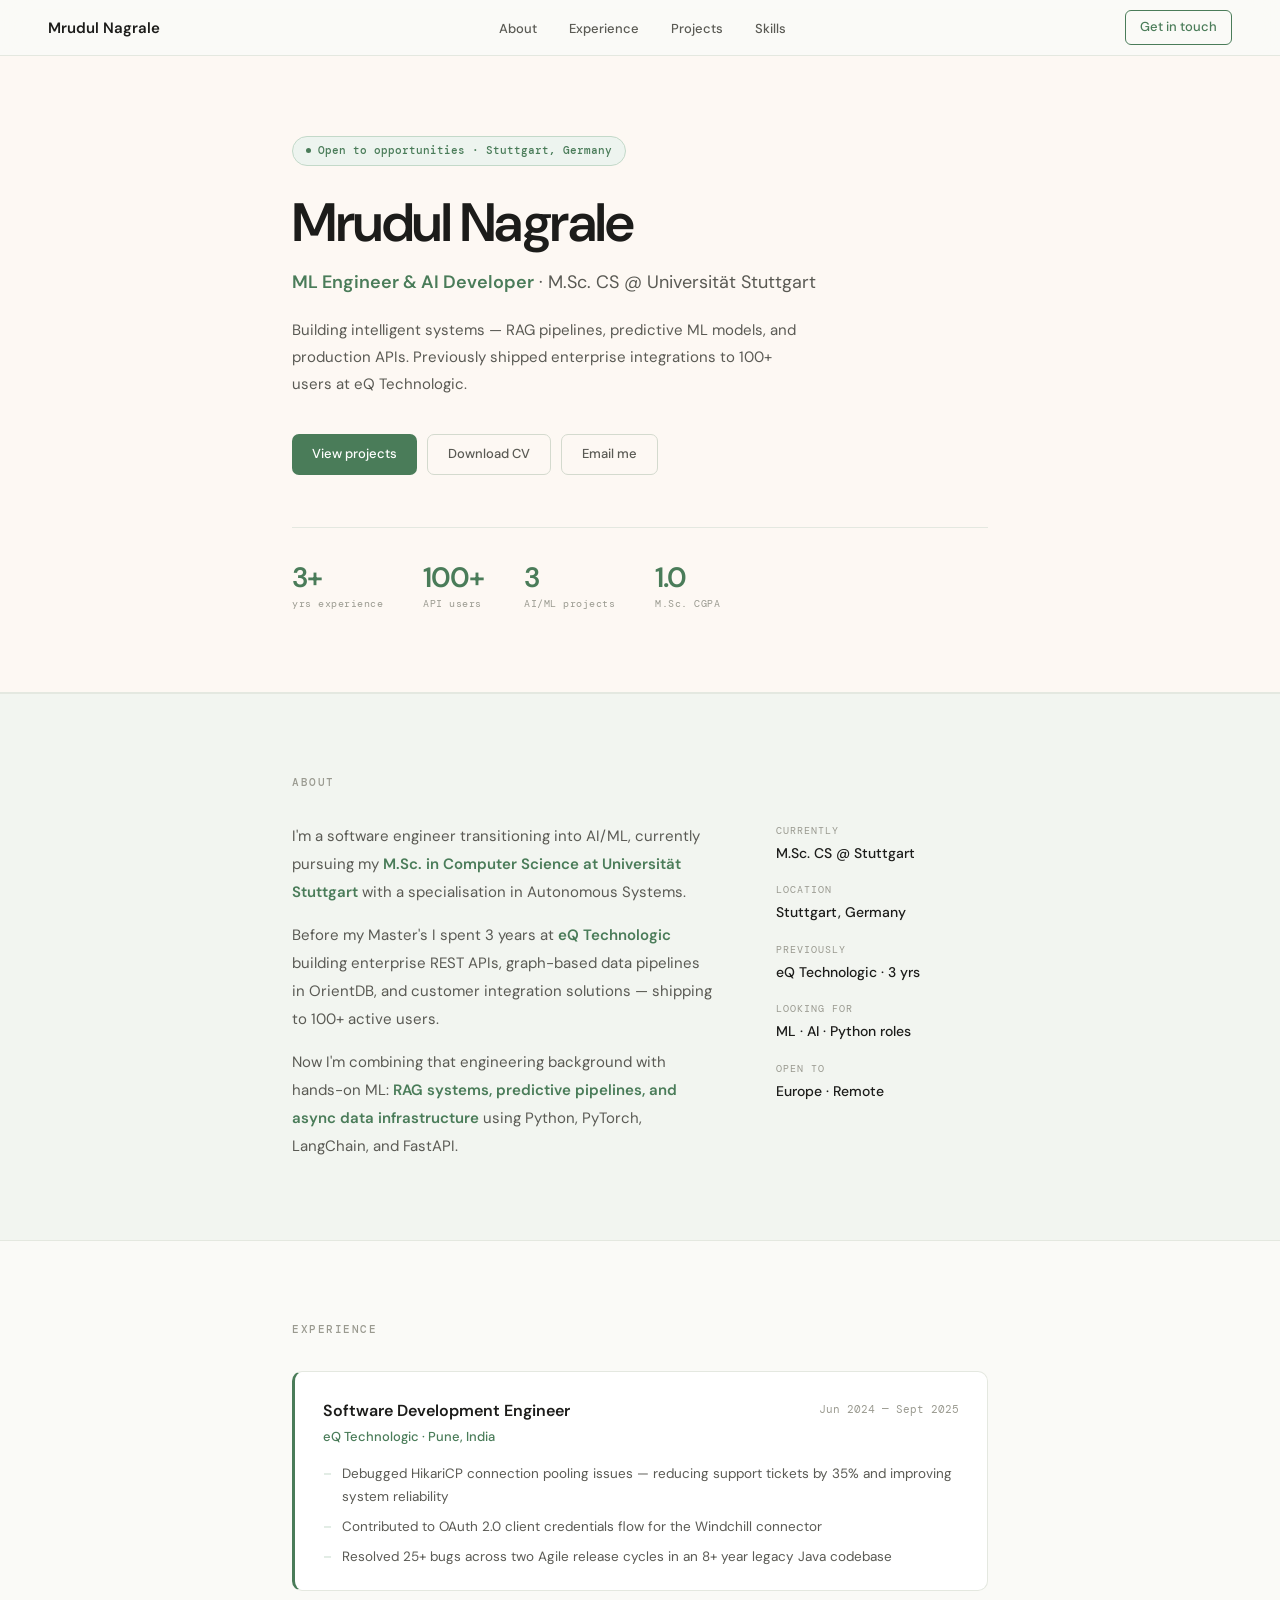
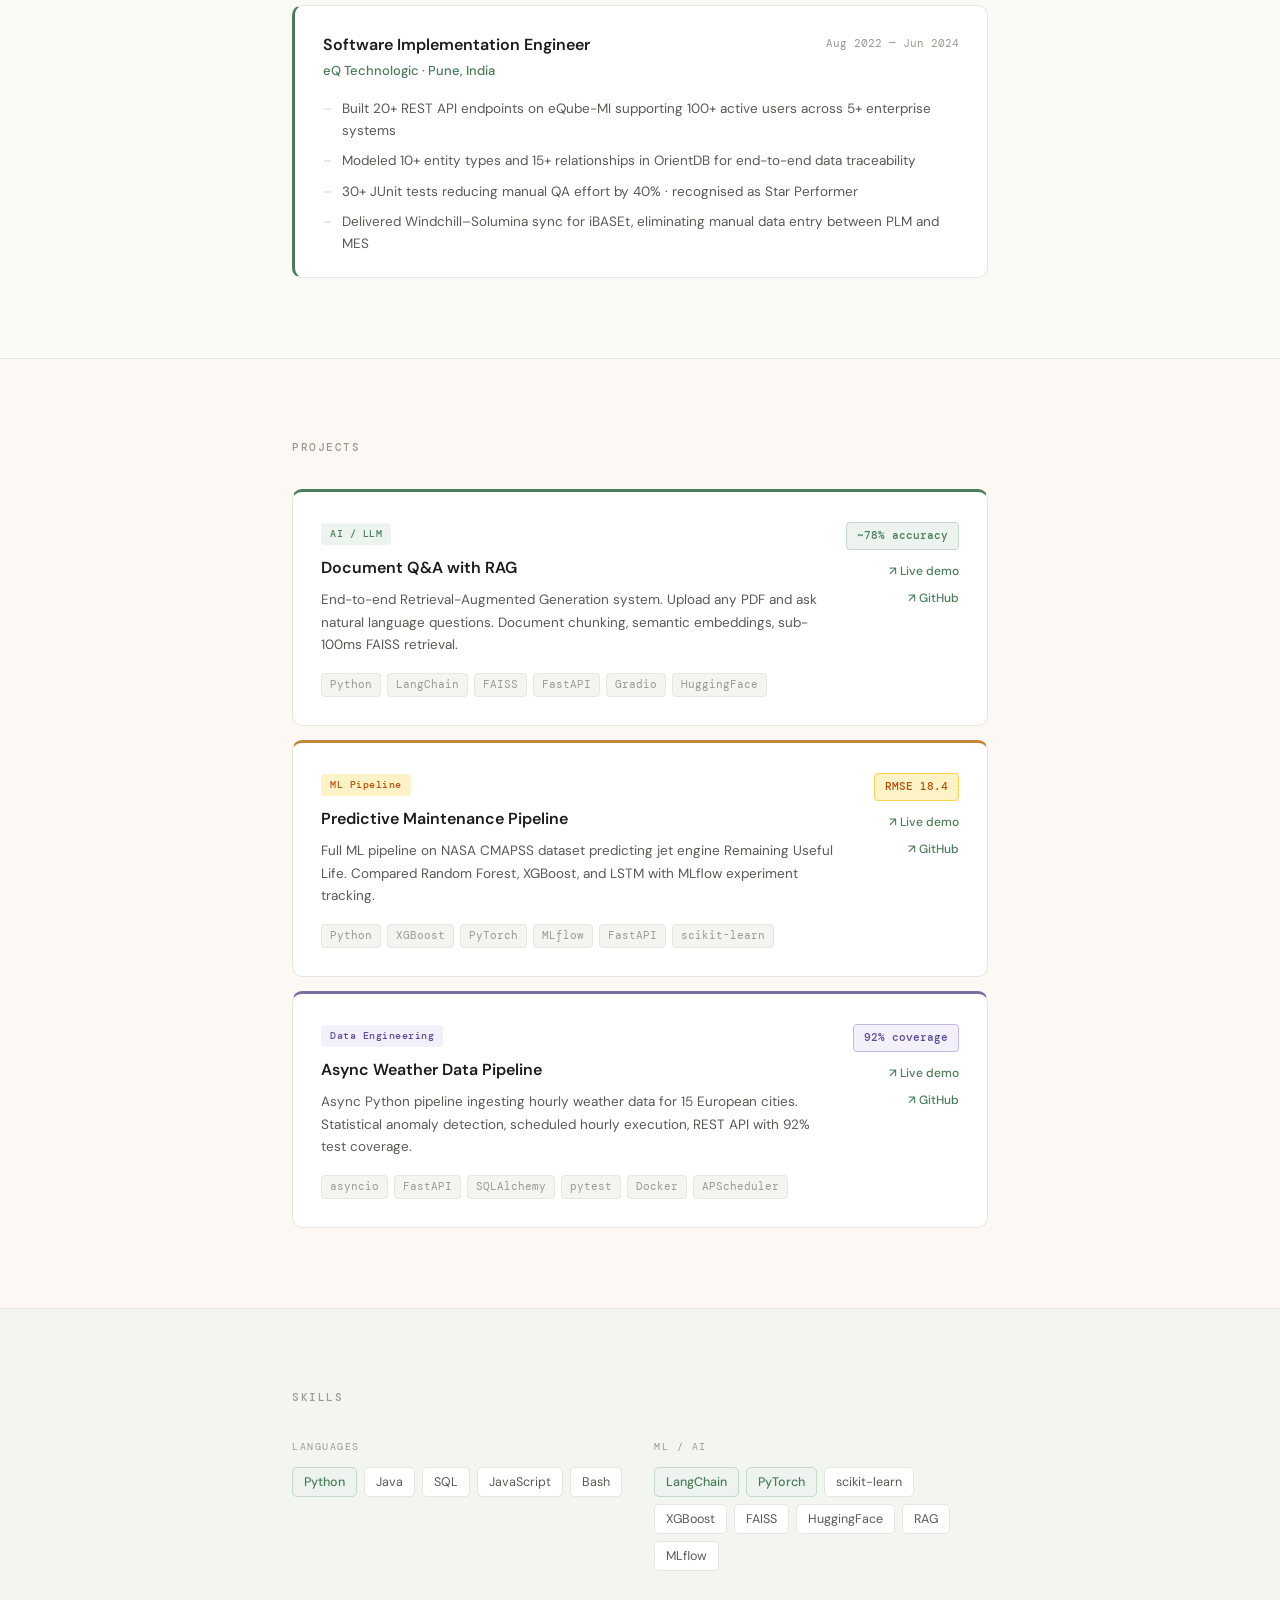
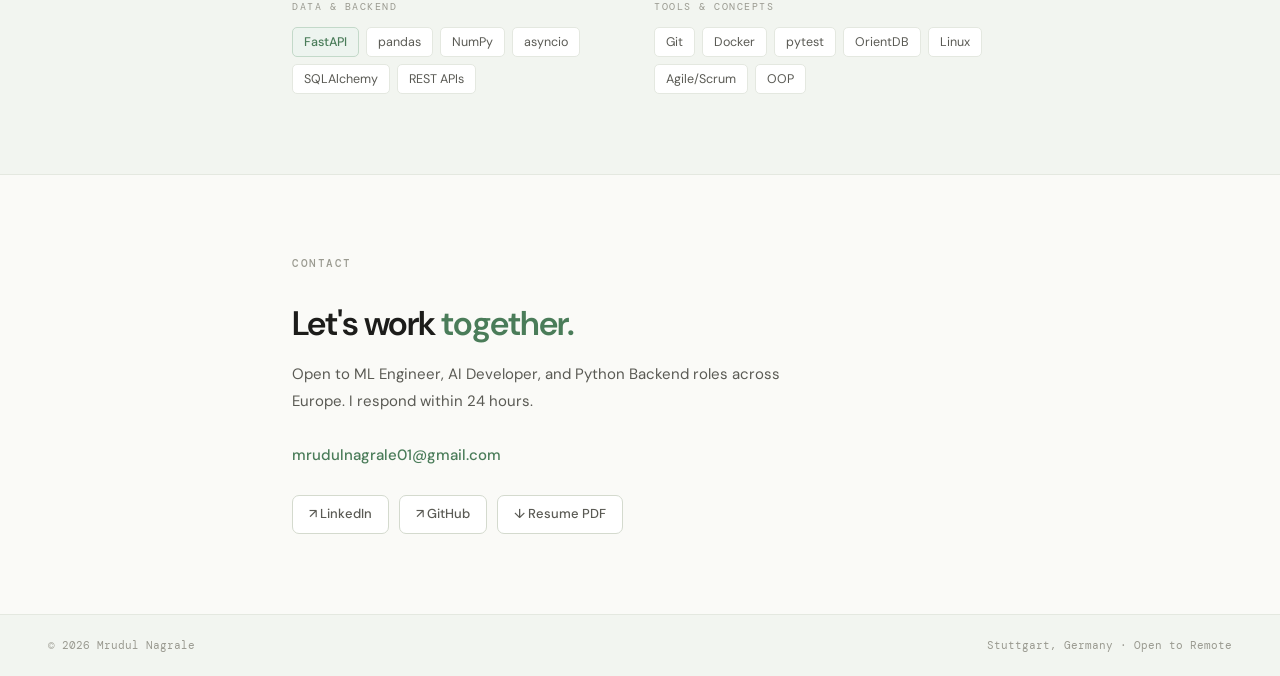
==== index.html @ c005d42d "Rename portfolio_nice.html to index.html" ====
<!DOCTYPE html>
<html lang="en">
<head>
<meta charset="UTF-8">
<meta name="viewport" content="width=device-width, initial-scale=1.0">
<title>Mrudul Nagrale</title>
<link href="https://fonts.googleapis.com/css2?family=DM+Sans:ital,wght@0,300;0,400;0,500;0,600;1,400&family=DM+Mono:wght@400;500&display=swap" rel="stylesheet">
<style>
  :root {
    --bg:        #fafaf7;
    --bg-tint:   #f2f5f0;   /* sage-tinted section bg */
    --bg-warm:   #fdf8f3;   /* warm cream for alternating */
    --card:      #ffffff;
    --border:    #e4e8e0;
    --border2:   #d4dace;

    --accent:    #4a7c59;   /* sage green */
    --accent-mid:#5d9470;
    --accent-lt: #edf4ef;   /* light sage tint */
    --accent-bd: #c3d9c9;   /* sage border */

    --amber:     #b45309;   /* warm amber for secondary highlights */
    --amber-lt:  #fef3c7;
    --amber-bd:  #fcd34d;

    --text:      #1c1c1a;
    --text2:     #5a5a54;
    --text3:     #9a9a90;

    --sans: 'DM Sans', sans-serif;
    --mono: 'DM Mono', monospace;
  }

  * { margin: 0; padding: 0; box-sizing: border-box; }
  html { scroll-behavior: smooth; }

  body {
    background: var(--bg);
    color: var(--text);
    font-family: var(--sans);
    font-size: 15px;
    line-height: 1.6;
    -webkit-font-smoothing: antialiased;
  }

  /* ── NAV ── */
  nav {
    position: fixed;
    top: 0; left: 0; right: 0;
    z-index: 100;
    background: rgba(250,250,247,0.93);
    backdrop-filter: blur(14px);
    border-bottom: 1px solid var(--border);
    padding: 0 48px;
    height: 56px;
    display: flex;
    align-items: center;
    justify-content: space-between;
  }

  .nav-logo {
    font-size: 15px;
    font-weight: 600;
    color: var(--text);
    text-decoration: none;
  }

  .nav-links {
    display: flex;
    gap: 32px;
    list-style: none;
  }

  .nav-links a {
    font-size: 13px;
    color: var(--text2);
    text-decoration: none;
    font-weight: 500;
    transition: color 0.15s;
  }

  .nav-links a:hover,
  .nav-links a.active { color: var(--accent); }

  .nav-cta {
    font-size: 13px;
    font-weight: 500;
    color: var(--accent);
    text-decoration: none;
    padding: 6px 14px;
    border: 1.5px solid var(--accent);
    border-radius: 6px;
    transition: all 0.15s;
  }

  .nav-cta:hover {
    background: var(--accent);
    color: #fff;
  }

  /* ── LAYOUT ── */
  .container {
    max-width: 760px;
    margin: 0 auto;
    padding: 0 32px;
  }

  section { padding: 80px 0; }

  .label {
    font-family: var(--mono);
    font-size: 11px;
    font-weight: 500;
    color: var(--text3);
    letter-spacing: 1.5px;
    text-transform: uppercase;
    margin-bottom: 32px;
  }

  /* ── HERO — warm white ── */
  #hero {
    background: var(--bg-warm);
    padding-top: 136px;
    padding-bottom: 80px;
    border-bottom: 1px solid var(--border);
  }

  .hero-badge {
    display: inline-flex;
    align-items: center;
    gap: 7px;
    background: var(--accent-lt);
    border: 1px solid var(--accent-bd);
    border-radius: 20px;
    padding: 5px 13px;
    font-family: var(--mono);
    font-size: 11px;
    color: var(--accent);
    font-weight: 500;
    margin-bottom: 28px;
  }

  .badge-dot {
    width: 5px; height: 5px;
    background: var(--accent);
    border-radius: 50%;
    animation: pulse 2.5s ease-in-out infinite;
  }

  @keyframes pulse {
    0%,100% { opacity: 1; }
    50%      { opacity: 0.35; }
  }

  .hero-name {
    font-size: clamp(36px, 5vw, 54px);
    font-weight: 600;
    letter-spacing: -1.5px;
    line-height: 1.08;
    color: var(--text);
    margin-bottom: 16px;
  }

  .hero-sub {
    font-size: 18px;
    font-weight: 400;
    color: var(--text2);
    margin-bottom: 20px;
  }

  .hero-sub strong {
    color: var(--accent);
    font-weight: 600;
  }

  .hero-desc {
    font-size: 15px;
    color: var(--text2);
    max-width: 520px;
    line-height: 1.8;
    margin-bottom: 36px;
  }

  .hero-links {
    display: flex;
    gap: 10px;
    flex-wrap: wrap;
  }

  .btn {
    display: inline-flex;
    align-items: center;
    gap: 6px;
    padding: 9px 20px;
    font-size: 13px;
    font-weight: 500;
    font-family: var(--sans);
    text-decoration: none;
    border-radius: 7px;
    transition: all 0.15s;
    border: none;
    cursor: pointer;
  }

  .btn-solid {
    background: var(--accent);
    color: #fff;
  }

  .btn-solid:hover { background: var(--accent-mid); }

  .btn-outline {
    background: transparent;
    color: var(--text2);
    border: 1.5px solid var(--border2);
  }

  .btn-outline:hover {
    border-color: var(--accent);
    color: var(--accent);
  }

  .hero-stats {
    display: flex;
    gap: 40px;
    margin-top: 52px;
    padding-top: 36px;
    border-top: 1px solid var(--border);
  }

  .stat-num {
    font-size: 28px;
    font-weight: 600;
    color: var(--accent);
    display: block;
    letter-spacing: -1px;
    line-height: 1;
  }

  .stat-label {
    font-family: var(--mono);
    font-size: 10px;
    color: var(--text3);
    letter-spacing: 0.5px;
    margin-top: 4px;
  }

  /* ── ABOUT — sage tint ── */
  #about {
    background: var(--bg-tint);
    border-top: 1px solid var(--border);
    border-bottom: 1px solid var(--border);
  }

  .about-body {
    display: grid;
    grid-template-columns: 2fr 1fr;
    gap: 60px;
    align-items: start;
  }

  .about-text p {
    color: var(--text2);
    line-height: 1.85;
    margin-bottom: 16px;
    font-size: 15px;
  }

  .about-text p:last-child { margin-bottom: 0; }
  .about-text strong { color: var(--accent); font-weight: 600; }

  .about-info { display: flex; flex-direction: column; gap: 18px; }

  .info-label {
    font-family: var(--mono);
    font-size: 10px;
    color: var(--text3);
    letter-spacing: 1px;
    text-transform: uppercase;
    margin-bottom: 3px;
  }

  .info-val {
    font-size: 14px;
    font-weight: 500;
    color: var(--text);
  }

  /* ── EXPERIENCE — white ── */
  #experience {
    background: var(--bg);
    border-bottom: 1px solid var(--border);
  }

  .exp-list { display: flex; flex-direction: column; gap: 14px; }

  .exp-item {
    background: var(--card);
    border: 1px solid var(--border);
    border-radius: 10px;
    border-left: 3px solid var(--accent);
    padding: 26px 28px 22px;
    transition: box-shadow 0.2s;
  }

  .exp-item:hover {
    box-shadow: 0 4px 20px rgba(74,124,89,0.08);
  }

  .exp-header {
    display: flex;
    justify-content: space-between;
    align-items: flex-start;
    margin-bottom: 3px;
    gap: 16px;
  }

  .exp-role {
    font-size: 16px;
    font-weight: 600;
    color: var(--text);
  }

  .exp-date {
    font-family: var(--mono);
    font-size: 11px;
    color: var(--text3);
    white-space: nowrap;
    margin-top: 3px;
    flex-shrink: 0;
  }

  .exp-company {
    font-size: 13px;
    color: var(--accent);
    margin-bottom: 16px;
    font-weight: 500;
  }

  .exp-bullets { list-style: none; display: flex; flex-direction: column; gap: 8px; }

  .exp-bullets li {
    font-size: 13.5px;
    color: var(--text2);
    line-height: 1.65;
    display: flex;
    gap: 10px;
  }

  .exp-bullets li::before {
    content: '–';
    color: var(--accent-bd);
    flex-shrink: 0;
  }

  /* ── PROJECTS — warm tint ── */
  #projects {
    background: var(--bg-warm);
    border-bottom: 1px solid var(--border);
  }

  .projects-list { display: flex; flex-direction: column; gap: 14px; }

  .project-item {
    background: var(--card);
    border: 1px solid var(--border);
    border-radius: 10px;
    padding: 28px;
    display: grid;
    grid-template-columns: 1fr auto;
    gap: 24px;
    align-items: start;
    transition: box-shadow 0.2s;
  }

  .project-item:hover {
    box-shadow: 0 4px 20px rgba(74,124,89,0.08);
  }

  /* each project card gets a subtle top stripe colour */
  .project-item:nth-child(1) { border-top: 3px solid var(--accent); }
  .project-item:nth-child(2) { border-top: 3px solid #c2853a; }    /* amber */
  .project-item:nth-child(3) { border-top: 3px solid #7b6fa0; }    /* soft violet */

  .project-tag-pill {
    display: inline-flex;
    background: var(--accent-lt);
    color: var(--accent);
    font-family: var(--mono);
    font-size: 10px;
    font-weight: 500;
    padding: 3px 9px;
    border-radius: 4px;
    letter-spacing: 0.5px;
    margin-bottom: 10px;
  }

  .project-item:nth-child(2) .project-tag-pill {
    background: var(--amber-lt);
    color: var(--amber);
  }

  .project-item:nth-child(3) .project-tag-pill {
    background: #f3f0fb;
    color: #5e4d9a;
  }

  .project-name {
    font-size: 16px;
    font-weight: 600;
    color: var(--text);
    margin-bottom: 8px;
  }

  .project-desc {
    font-size: 13.5px;
    color: var(--text2);
    line-height: 1.7;
    margin-bottom: 16px;
  }

  .project-stack { display: flex; flex-wrap: wrap; gap: 6px; }

  .stack-pill {
    font-family: var(--mono);
    font-size: 11px;
    color: var(--text3);
    background: var(--bg-tint);
    border: 1px solid var(--border);
    border-radius: 4px;
    padding: 2px 8px;
  }

  .project-right {
    display: flex;
    flex-direction: column;
    align-items: flex-end;
    gap: 12px;
    padding-top: 2px;
  }

  .project-metric-pill {
    font-family: var(--mono);
    font-size: 11px;
    font-weight: 500;
    border-radius: 4px;
    padding: 4px 10px;
    white-space: nowrap;
  }

  .project-item:nth-child(1) .project-metric-pill {
    color: var(--accent);
    background: var(--accent-lt);
    border: 1px solid var(--accent-bd);
  }

  .project-item:nth-child(2) .project-metric-pill {
    color: var(--amber);
    background: var(--amber-lt);
    border: 1px solid #fcd34d;
  }

  .project-item:nth-child(3) .project-metric-pill {
    color: #5e4d9a;
    background: #f3f0fb;
    border: 1px solid #c4b8e8;
  }

  .project-links-v {
    display: flex;
    flex-direction: column;
    gap: 8px;
    align-items: flex-end;
  }

  .proj-link {
    font-size: 12px;
    color: var(--accent);
    text-decoration: none;
    font-weight: 500;
    transition: opacity 0.15s;
  }

  .proj-link:hover { opacity: 0.65; }

  /* ── SKILLS — sage tint ── */
  #skills {
    background: var(--bg-tint);
    border-bottom: 1px solid var(--border);
  }

  .skills-body {
    display: grid;
    grid-template-columns: repeat(2, 1fr);
    gap: 28px;
  }

  .skill-block-label {
    font-family: var(--mono);
    font-size: 10px;
    color: var(--text3);
    letter-spacing: 1.5px;
    text-transform: uppercase;
    margin-bottom: 12px;
  }

  .skill-pills { display: flex; flex-wrap: wrap; gap: 7px; }

  .skill-pill {
    font-size: 12.5px;
    color: var(--text2);
    background: var(--card);
    border: 1px solid var(--border);
    border-radius: 5px;
    padding: 4px 11px;
    transition: all 0.15s;
  }

  .skill-pill:hover {
    border-color: var(--accent-bd);
    color: var(--accent);
  }

  .skill-pill.key {
    color: var(--accent);
    background: var(--accent-lt);
    border-color: var(--accent-bd);
    font-weight: 500;
  }

  /* ── CONTACT — white ── */
  #contact { background: var(--bg); }

  .contact-body { max-width: 520px; }

  .contact-heading {
    font-size: 34px;
    font-weight: 600;
    letter-spacing: -1px;
    color: var(--text);
    margin-bottom: 16px;
    line-height: 1.2;
  }

  .contact-heading span { color: var(--accent); }

  .contact-desc {
    color: var(--text2);
    line-height: 1.8;
    margin-bottom: 28px;
  }

  .contact-email {
    display: inline-block;
    font-size: 15px;
    font-weight: 500;
    color: var(--accent);
    text-decoration: none;
    margin-bottom: 28px;
    transition: opacity 0.15s;
  }

  .contact-email:hover { opacity: 0.7; }

  .contact-socials { display: flex; gap: 10px; flex-wrap: wrap; }

  .social-link {
    display: inline-flex;
    align-items: center;
    gap: 6px;
    padding: 8px 16px;
    font-size: 13px;
    font-weight: 500;
    color: var(--text2);
    background: var(--card);
    border: 1.5px solid var(--border2);
    border-radius: 7px;
    text-decoration: none;
    transition: all 0.15s;
  }

  .social-link:hover {
    border-color: var(--accent);
    color: var(--accent);
  }

  /* ── FOOTER ── */
  footer {
    background: var(--bg-tint);
    border-top: 1px solid var(--border);
    padding: 22px 48px;
    display: flex;
    justify-content: space-between;
    align-items: center;
  }

  .footer-text {
    font-family: var(--mono);
    font-size: 11px;
    color: var(--text3);
  }

  /* ── FADE IN ── */
  .fade {
    opacity: 0;
    transform: translateY(14px);
    transition: opacity 0.5s ease, transform 0.5s ease;
  }

  .fade.in { opacity: 1; transform: translateY(0); }

  /* ── MOBILE ── */
  @media (max-width: 640px) {
    nav { padding: 0 20px; }
    .container { padding: 0 20px; }
    footer { padding: 20px; flex-direction: column; gap: 8px; text-align: center; }
    .about-body { grid-template-columns: 1fr; gap: 36px; }
    .skills-body { grid-template-columns: 1fr; }
    .project-item { grid-template-columns: 1fr; }
    .project-right { align-items: flex-start; flex-direction: row; flex-wrap: wrap; }
    .hero-stats { gap: 24px; flex-wrap: wrap; }
    .nav-cta { display: none; }
  }
</style>
</head>
<body>

<!-- NAV -->
<nav>
  <a href="#hero" class="nav-logo">Mrudul Nagrale</a>
  <ul class="nav-links">
    <li><a href="#about">About</a></li>
    <li><a href="#experience">Experience</a></li>
    <li><a href="#projects">Projects</a></li>
    <li><a href="#skills">Skills</a></li>
  </ul>
  <a href="#contact" class="nav-cta">Get in touch</a>
</nav>

<!-- HERO -->
<section id="hero">
  <div class="container">
    <div class="hero-badge">
      <span class="badge-dot"></span>
      Open to opportunities · Stuttgart, Germany
    </div>
    <h1 class="hero-name">Mrudul Nagrale</h1>
    <p class="hero-sub">
      <strong>ML Engineer & AI Developer</strong> · M.Sc. CS @ Universität Stuttgart
    </p>
    <p class="hero-desc">
      Building intelligent systems — RAG pipelines, predictive ML models, and production APIs. Previously shipped enterprise integrations to 100+ users at eQ Technologic.
    </p>
    <div class="hero-links">
      <a href="#projects" class="btn btn-solid">View projects</a>
      <a href="#" class="btn btn-outline">Download CV</a>
      <a href="mailto:mrudulnagrale01@gmail.com" class="btn btn-outline">Email me</a>
    </div>
    <div class="hero-stats">
      <div>
        <span class="stat-num">3+</span>
        <div class="stat-label">yrs experience</div>
      </div>
      <div>
        <span class="stat-num">100+</span>
        <div class="stat-label">API users</div>
      </div>
      <div>
        <span class="stat-num">3</span>
        <div class="stat-label">AI/ML projects</div>
      </div>
      <div>
        <span class="stat-num">1.0</span>
        <div class="stat-label">M.Sc. CGPA</div>
      </div>
    </div>
  </div>
</section>

<!-- ABOUT -->
<section id="about">
  <div class="container">
    <div class="label">About</div>
    <div class="about-body">
      <div class="about-text fade">
        <p>I'm a software engineer transitioning into AI/ML, currently pursuing my <strong>M.Sc. in Computer Science at Universität Stuttgart</strong> with a specialisation in Autonomous Systems.</p>
        <p>Before my Master's I spent 3 years at <strong>eQ Technologic</strong> building enterprise REST APIs, graph-based data pipelines in OrientDB, and customer integration solutions — shipping to 100+ active users.</p>
        <p>Now I'm combining that engineering background with hands-on ML: <strong>RAG systems, predictive pipelines, and async data infrastructure</strong> using Python, PyTorch, LangChain, and FastAPI.</p>
      </div>
      <div class="about-info fade">
        <div>
          <div class="info-label">Currently</div>
          <div class="info-val">M.Sc. CS @ Stuttgart</div>
        </div>
        <div>
          <div class="info-label">Location</div>
          <div class="info-val">Stuttgart, Germany</div>
        </div>
        <div>
          <div class="info-label">Previously</div>
          <div class="info-val">eQ Technologic · 3 yrs</div>
        </div>
        <div>
          <div class="info-label">Looking for</div>
          <div class="info-val">ML · AI · Python roles</div>
        </div>
        <div>
          <div class="info-label">Open to</div>
          <div class="info-val">Europe · Remote</div>
        </div>
      </div>
    </div>
  </div>
</section>

<!-- EXPERIENCE -->
<section id="experience">
  <div class="container">
    <div class="label">Experience</div>
    <div class="exp-list">

      <div class="exp-item fade">
        <div class="exp-header">
          <div class="exp-role">Software Development Engineer</div>
          <div class="exp-date">Jun 2024 — Sept 2025</div>
        </div>
        <div class="exp-company">eQ Technologic · Pune, India</div>
        <ul class="exp-bullets">
          <li>Debugged HikariCP connection pooling issues — reducing support tickets by 35% and improving system reliability</li>
          <li>Contributed to OAuth 2.0 client credentials flow for the Windchill connector</li>
          <li>Resolved 25+ bugs across two Agile release cycles in an 8+ year legacy Java codebase</li>
        </ul>
      </div>

      <div class="exp-item fade">
        <div class="exp-header">
          <div class="exp-role">Software Implementation Engineer</div>
          <div class="exp-date">Aug 2022 — Jun 2024</div>
        </div>
        <div class="exp-company">eQ Technologic · Pune, India</div>
        <ul class="exp-bullets">
          <li>Built 20+ REST API endpoints on eQube-MI supporting 100+ active users across 5+ enterprise systems</li>
          <li>Modeled 10+ entity types and 15+ relationships in OrientDB for end-to-end data traceability</li>
          <li>30+ JUnit tests reducing manual QA effort by 40% · recognised as Star Performer</li>
          <li>Delivered Windchill–Solumina sync for iBASEt, eliminating manual data entry between PLM and MES</li>
        </ul>
      </div>

    </div>
  </div>
</section>

<!-- PROJECTS -->
<section id="projects">
  <div class="container">
    <div class="label">Projects</div>
    <div class="projects-list">

      <div class="project-item fade">
        <div>
          <div class="project-tag-pill">AI / LLM</div>
          <div class="project-name">Document Q&A with RAG</div>
          <p class="project-desc">End-to-end Retrieval-Augmented Generation system. Upload any PDF and ask natural language questions. Document chunking, semantic embeddings, sub-100ms FAISS retrieval.</p>
          <div class="project-stack">
            <span class="stack-pill">Python</span>
            <span class="stack-pill">LangChain</span>
            <span class="stack-pill">FAISS</span>
            <span class="stack-pill">FastAPI</span>
            <span class="stack-pill">Gradio</span>
            <span class="stack-pill">HuggingFace</span>
          </div>
        </div>
        <div class="project-right">
          <div class="project-metric-pill">~78% accuracy</div>
          <div class="project-links-v">
            <a href="#" class="proj-link">↗ Live demo</a>
            <a href="#" class="proj-link">↗ GitHub</a>
          </div>
        </div>
      </div>

      <div class="project-item fade">
        <div>
          <div class="project-tag-pill">ML Pipeline</div>
          <div class="project-name">Predictive Maintenance Pipeline</div>
          <p class="project-desc">Full ML pipeline on NASA CMAPSS dataset predicting jet engine Remaining Useful Life. Compared Random Forest, XGBoost, and LSTM with MLflow experiment tracking.</p>
          <div class="project-stack">
            <span class="stack-pill">Python</span>
            <span class="stack-pill">XGBoost</span>
            <span class="stack-pill">PyTorch</span>
            <span class="stack-pill">MLflow</span>
            <span class="stack-pill">FastAPI</span>
            <span class="stack-pill">scikit-learn</span>
          </div>
        </div>
        <div class="project-right">
          <div class="project-metric-pill">RMSE 18.4</div>
          <div class="project-links-v">
            <a href="#" class="proj-link">↗ Live demo</a>
            <a href="#" class="proj-link">↗ GitHub</a>
          </div>
        </div>
      </div>

      <div class="project-item fade">
        <div>
          <div class="project-tag-pill">Data Engineering</div>
          <div class="project-name">Async Weather Data Pipeline</div>
          <p class="project-desc">Async Python pipeline ingesting hourly weather data for 15 European cities. Statistical anomaly detection, scheduled hourly execution, REST API with 92% test coverage.</p>
          <div class="project-stack">
            <span class="stack-pill">asyncio</span>
            <span class="stack-pill">FastAPI</span>
            <span class="stack-pill">SQLAlchemy</span>
            <span class="stack-pill">pytest</span>
            <span class="stack-pill">Docker</span>
            <span class="stack-pill">APScheduler</span>
          </div>
        </div>
        <div class="project-right">
          <div class="project-metric-pill">92% coverage</div>
          <div class="project-links-v">
            <a href="#" class="proj-link">↗ Live demo</a>
            <a href="#" class="proj-link">↗ GitHub</a>
          </div>
        </div>
      </div>

    </div>
  </div>
</section>

<!-- SKILLS -->
<section id="skills">
  <div class="container">
    <div class="label">Skills</div>
    <div class="skills-body">

      <div class="skill-block fade">
        <div class="skill-block-label">Languages</div>
        <div class="skill-pills">
          <span class="skill-pill key">Python</span>
          <span class="skill-pill">Java</span>
          <span class="skill-pill">SQL</span>
          <span class="skill-pill">JavaScript</span>
          <span class="skill-pill">Bash</span>
        </div>
      </div>

      <div class="skill-block fade">
        <div class="skill-block-label">ML / AI</div>
        <div class="skill-pills">
          <span class="skill-pill key">LangChain</span>
          <span class="skill-pill key">PyTorch</span>
          <span class="skill-pill">scikit-learn</span>
          <span class="skill-pill">XGBoost</span>
          <span class="skill-pill">FAISS</span>
          <span class="skill-pill">HuggingFace</span>
          <span class="skill-pill">RAG</span>
          <span class="skill-pill">MLflow</span>
        </div>
      </div>

      <div class="skill-block fade">
        <div class="skill-block-label">Data & Backend</div>
        <div class="skill-pills">
          <span class="skill-pill key">FastAPI</span>
          <span class="skill-pill">pandas</span>
          <span class="skill-pill">NumPy</span>
          <span class="skill-pill">asyncio</span>
          <span class="skill-pill">SQLAlchemy</span>
          <span class="skill-pill">REST APIs</span>
        </div>
      </div>

      <div class="skill-block fade">
        <div class="skill-block-label">Tools & Concepts</div>
        <div class="skill-pills">
          <span class="skill-pill">Git</span>
          <span class="skill-pill">Docker</span>
          <span class="skill-pill">pytest</span>
          <span class="skill-pill">OrientDB</span>
          <span class="skill-pill">Linux</span>
          <span class="skill-pill">Agile/Scrum</span>
          <span class="skill-pill">OOP</span>
        </div>
      </div>

    </div>
  </div>
</section>

<!-- CONTACT -->
<section id="contact">
  <div class="container">
    <div class="label">Contact</div>
    <div class="contact-body">
      <h2 class="contact-heading fade">Let's work <span>together.</span></h2>
      <p class="contact-desc fade">Open to ML Engineer, AI Developer, and Python Backend roles across Europe. I respond within 24 hours.</p>
      <a href="mailto:mrudulnagrale01@gmail.com" class="contact-email fade">mrudulnagrale01@gmail.com</a>
      <div class="contact-socials fade">
        <a href="https://linkedin.com/in/mrudul-nagrale" class="social-link">↗ LinkedIn</a>
        <a href="https://github.com/mrudul-999" class="social-link">↗ GitHub</a>
        <a href="#" class="social-link">↓ Resume PDF</a>
      </div>
    </div>
  </div>
</section>

<!-- FOOTER -->
<footer>
  <div class="footer-text">© 2026 Mrudul Nagrale</div>
  <div class="footer-text">Stuttgart, Germany · Open to Remote</div>
</footer>

<script>
  const fades = document.querySelectorAll('.fade');
  const obs = new IntersectionObserver((entries) => {
    entries.forEach((e, i) => {
      if (e.isIntersecting) {
        setTimeout(() => e.target.classList.add('in'), i * 60);
        obs.unobserve(e.target);
      }
    });
  }, { threshold: 0.08 });
  fades.forEach(el => obs.observe(el));

  const sections = document.querySelectorAll('section[id]');
  const links = document.querySelectorAll('.nav-links a');
  window.addEventListener('scroll', () => {
    let cur = '';
    sections.forEach(s => { if (window.scrollY >= s.offsetTop - 80) cur = s.id; });
    links.forEach(a => {
      a.style.color = a.getAttribute('href') === '#' + cur ? 'var(--accent)' : '';
    });
  });
</script>

</body>
</html>
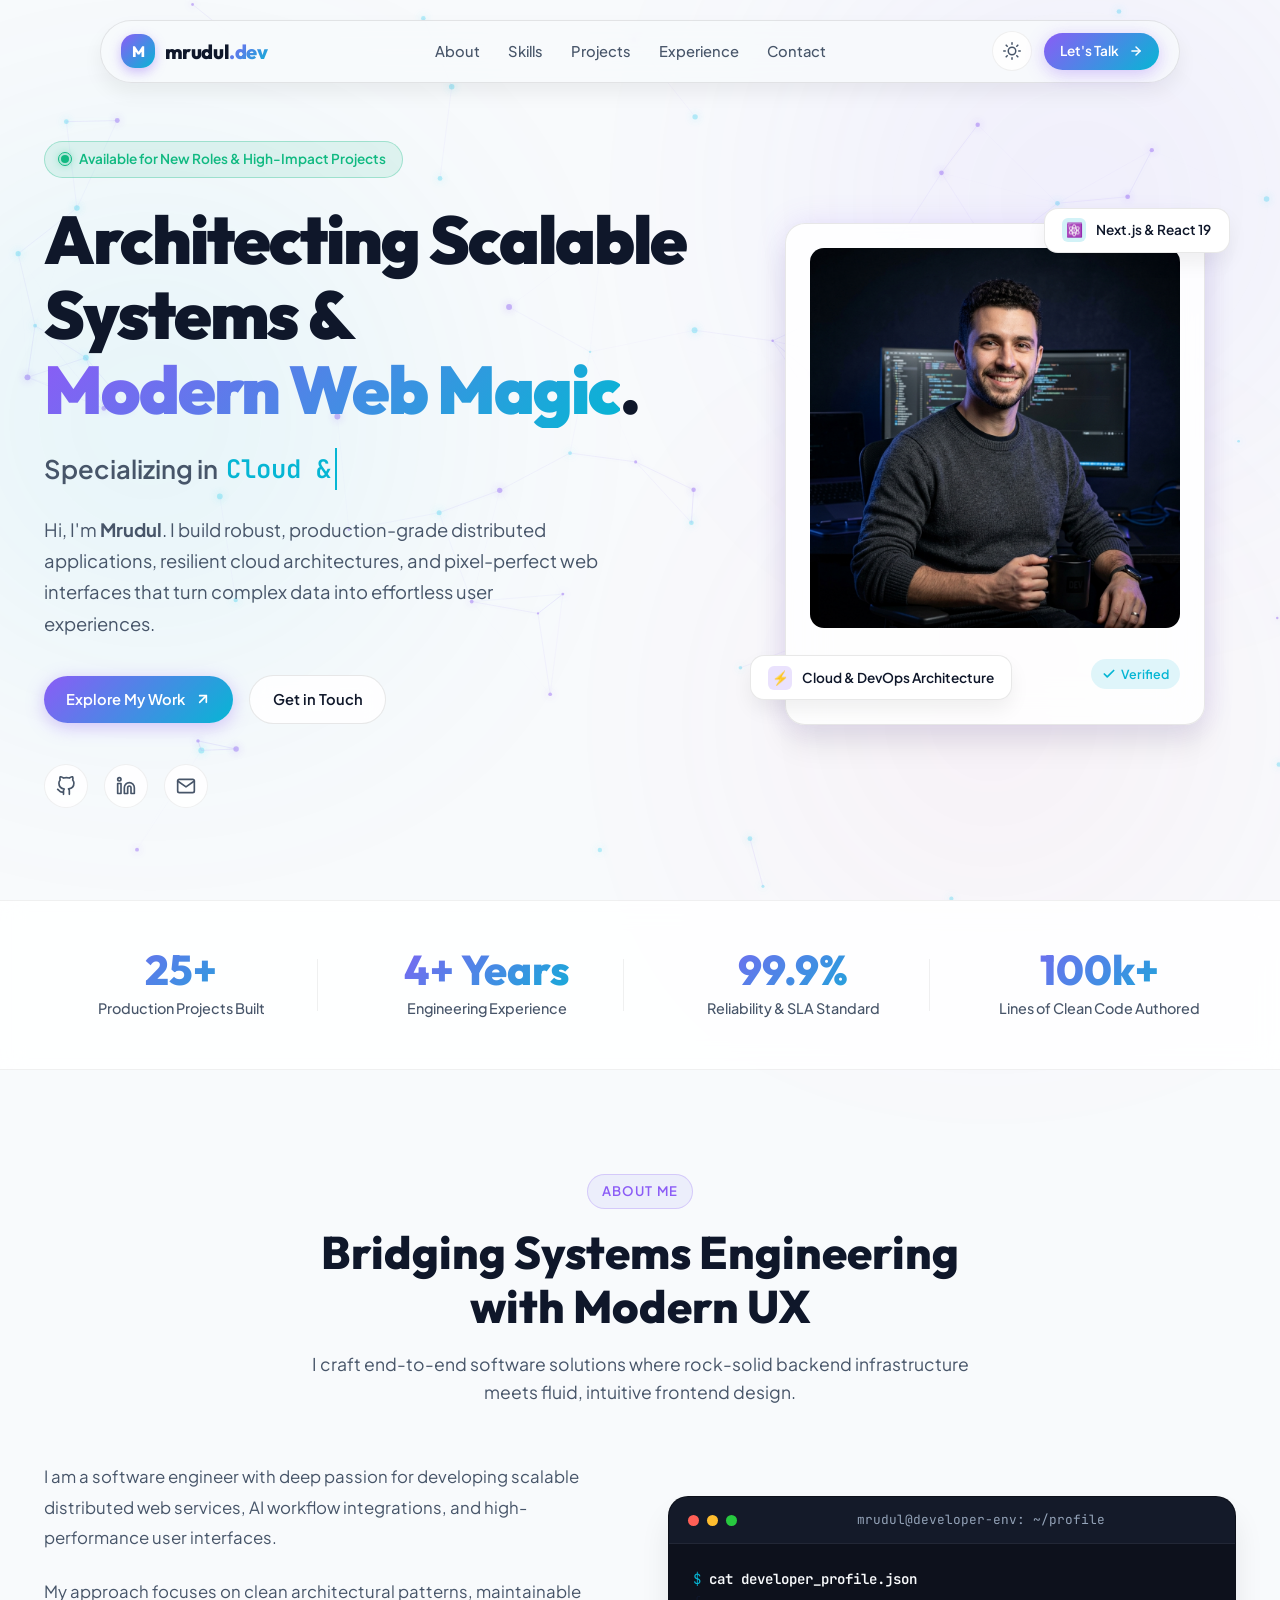
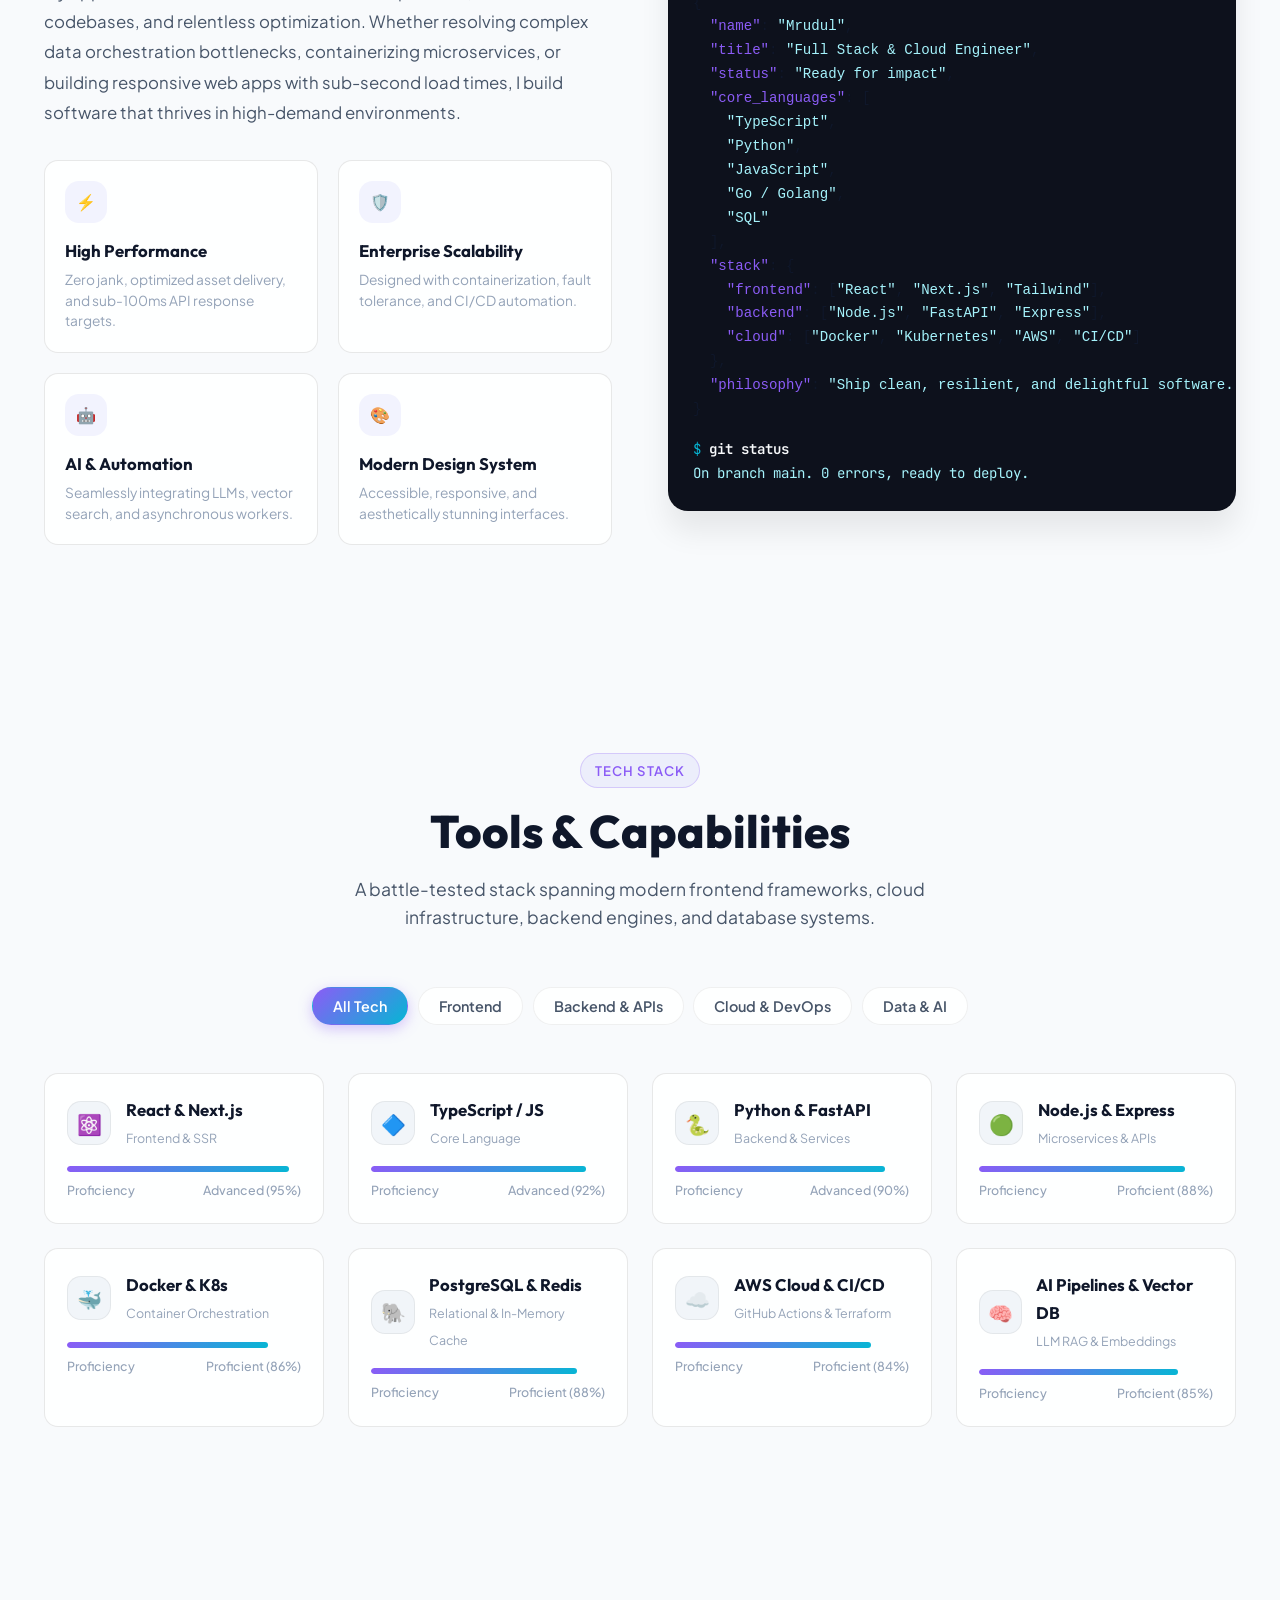
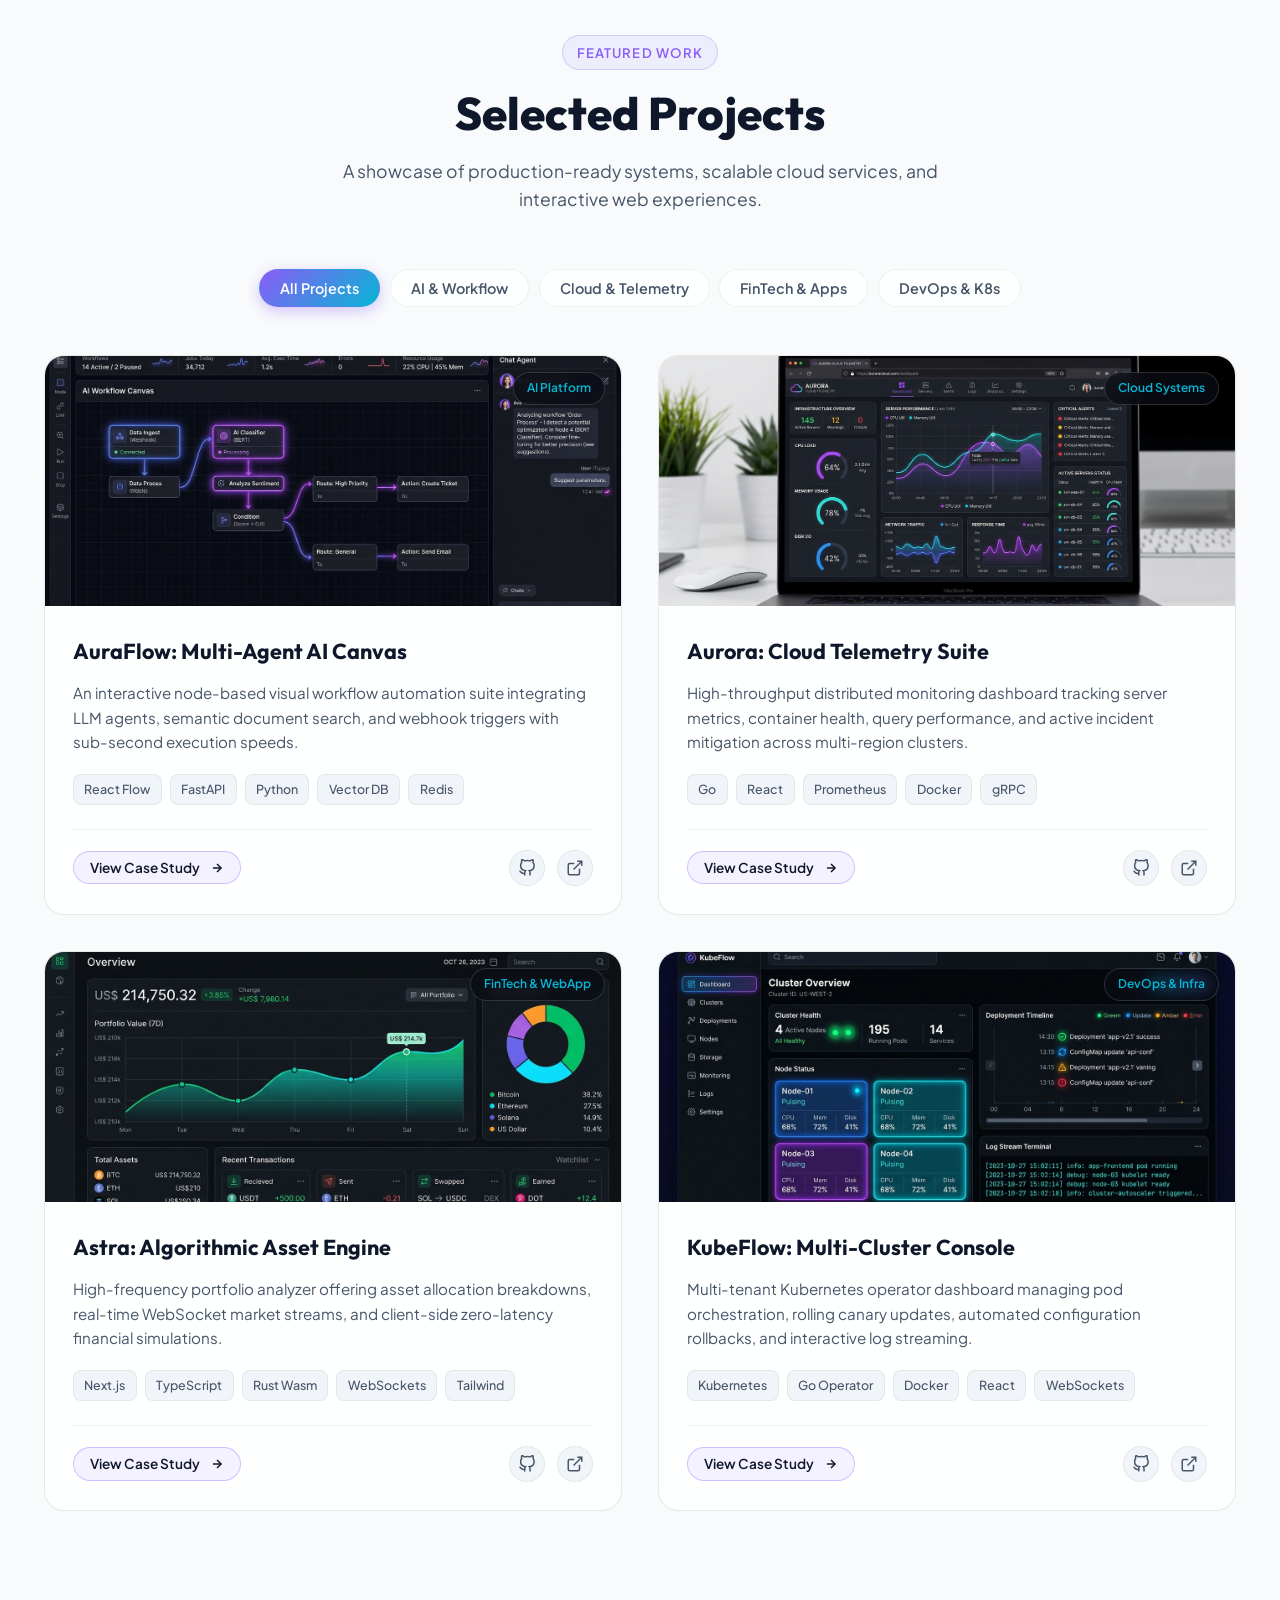
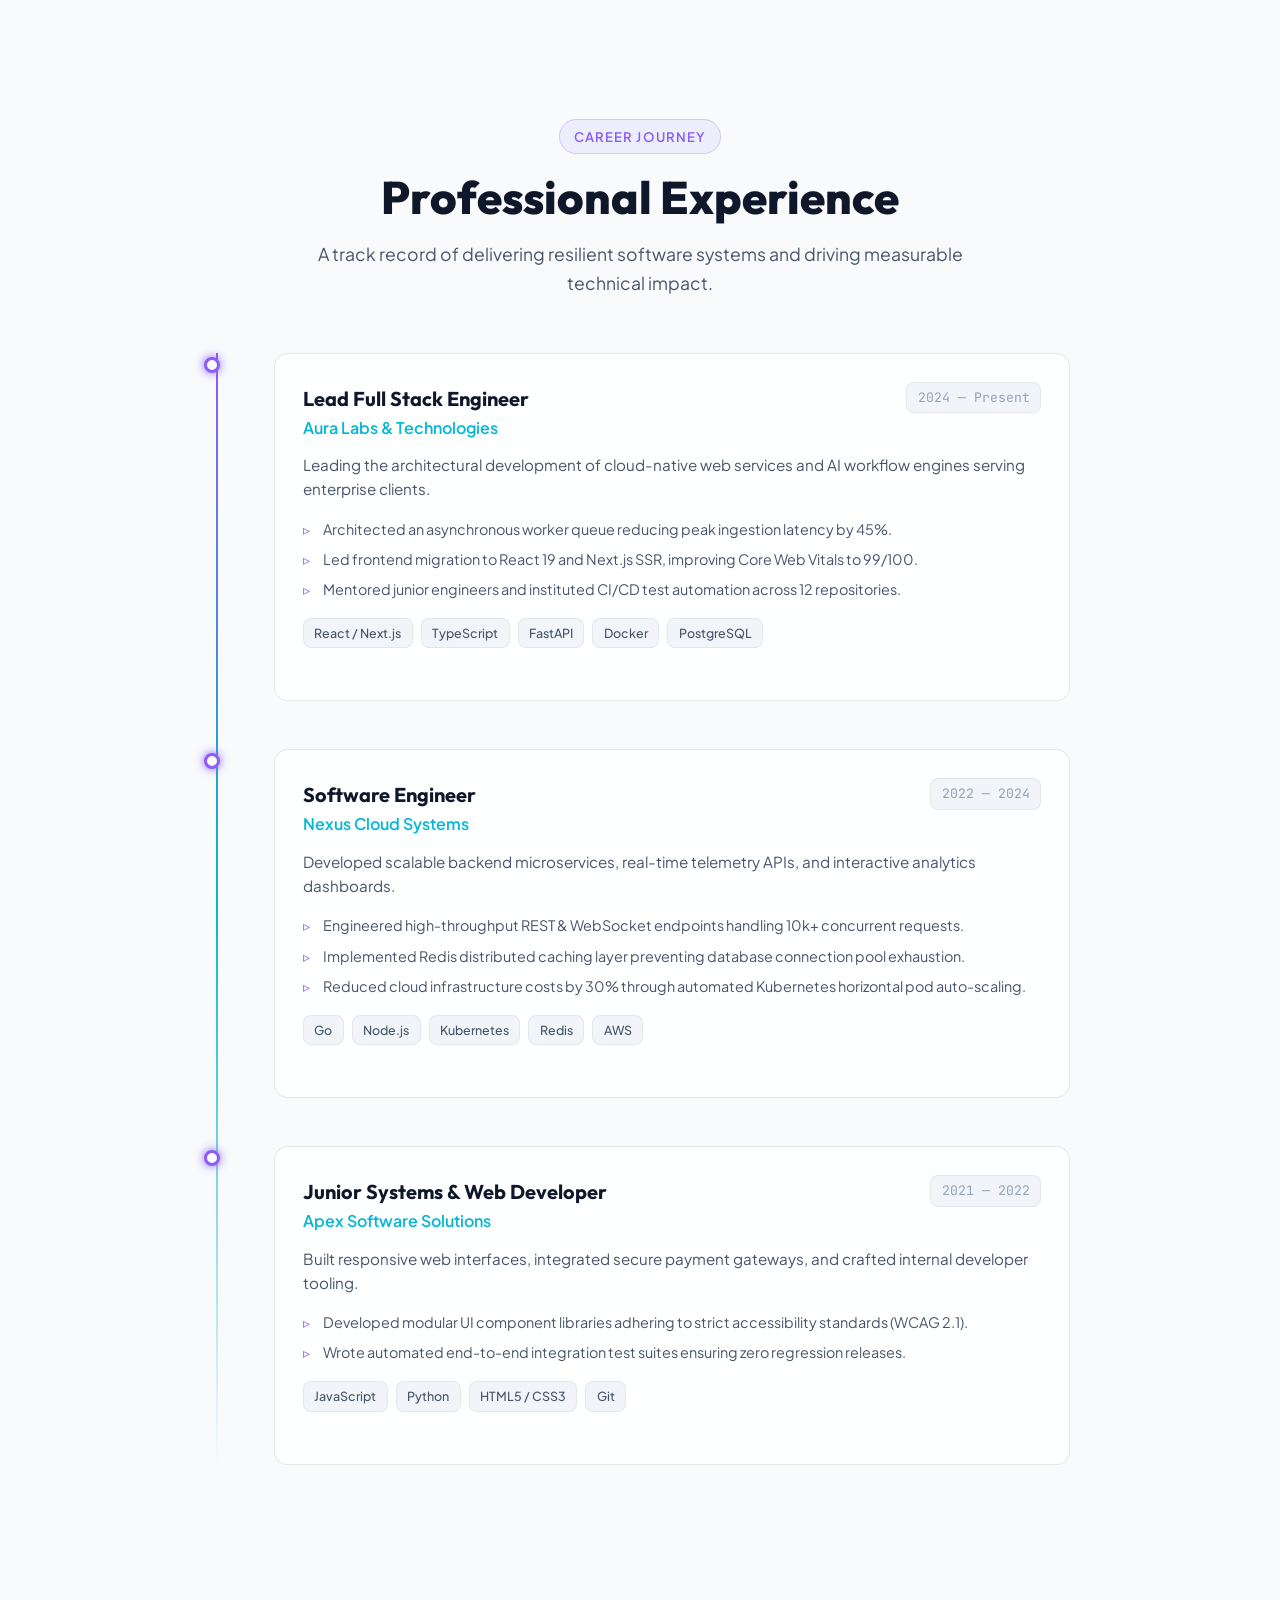
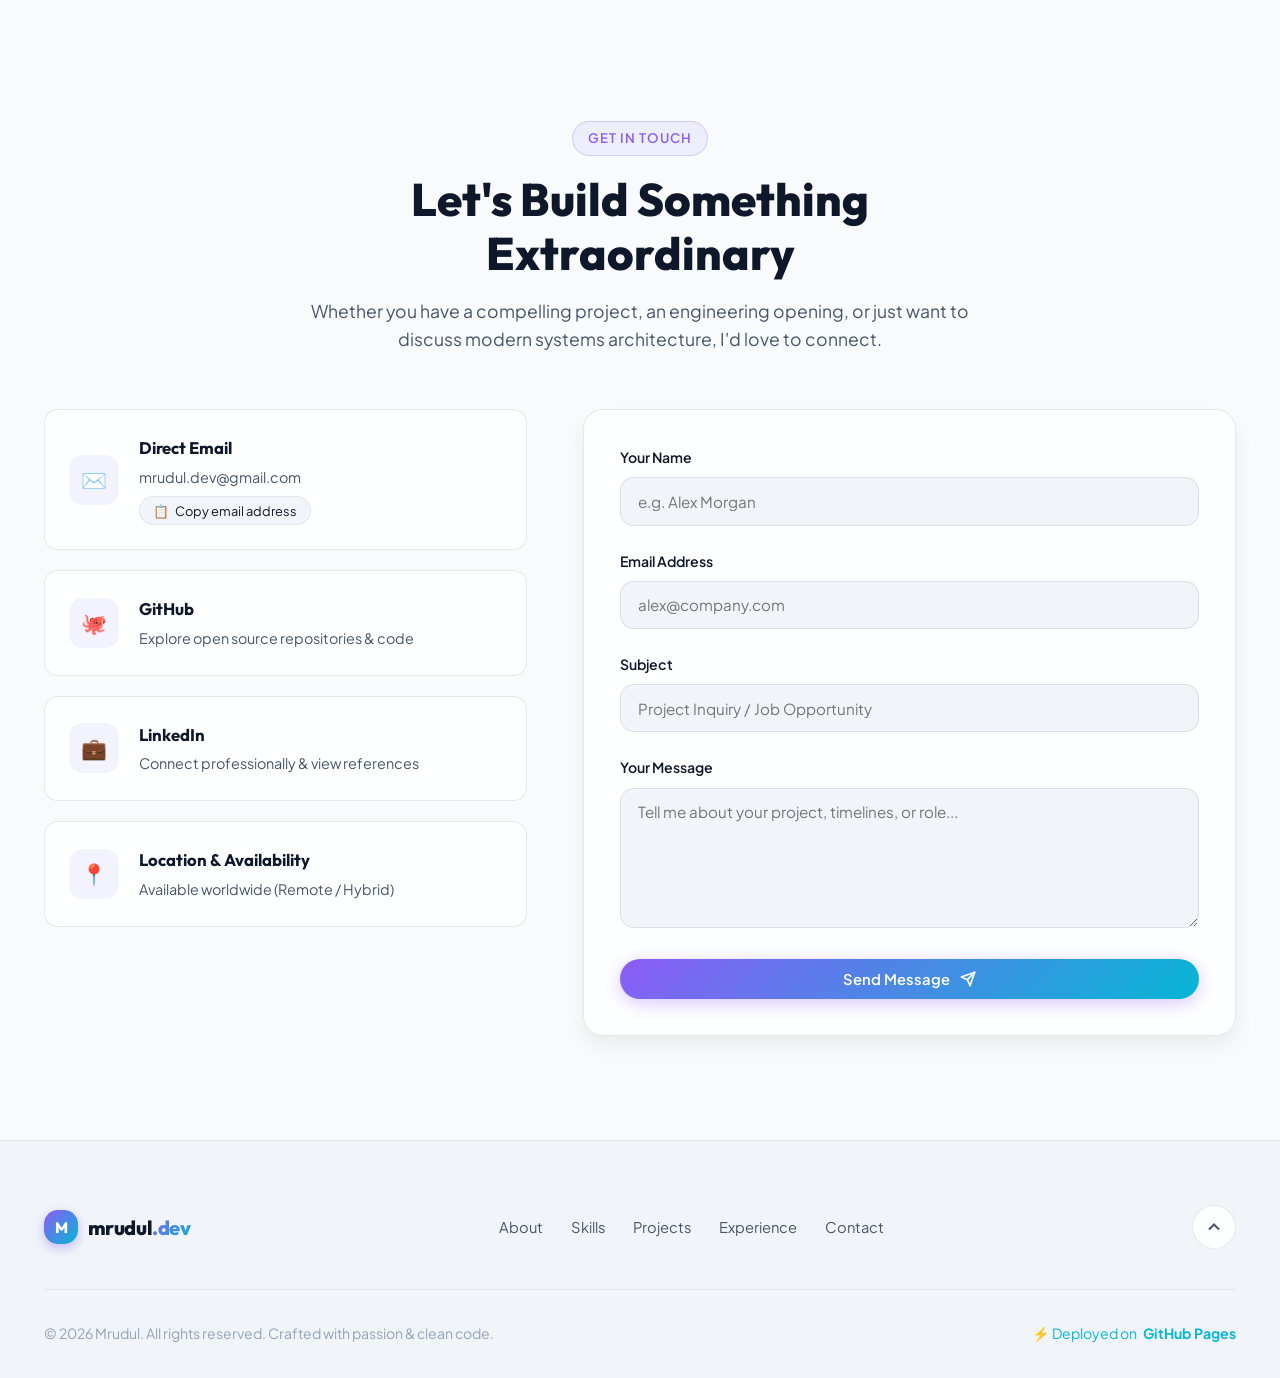
==== commit 767500ed: "feat: Initial modern portfolio website release ready for GitHub Pages" ====
--- a/index.html
+++ b/index.html
@@ -1,939 +1,985 @@
 <!DOCTYPE html>
-<html lang="en">
+<html lang="en" data-theme="dark">
 <head>
-<meta charset="UTF-8">
-<meta name="viewport" content="width=device-width, initial-scale=1.0">
-<title>Mrudul Nagrale</title>
-<link href="https://fonts.googleapis.com/css2?family=DM+Sans:ital,wght@0,300;0,400;0,500;0,600;1,400&family=DM+Mono:wght@400;500&display=swap" rel="stylesheet">
-<style>
-  :root {
-    --bg:        #fafaf7;
-    --bg-tint:   #f2f5f0;   /* sage-tinted section bg */
-    --bg-warm:   #fdf8f3;   /* warm cream for alternating */
-    --card:      #ffffff;
-    --border:    #e4e8e0;
-    --border2:   #d4dace;
-
-    --accent:    #4a7c59;   /* sage green */
-    --accent-mid:#5d9470;
-    --accent-lt: #edf4ef;   /* light sage tint */
-    --accent-bd: #c3d9c9;   /* sage border */
-
-    --amber:     #b45309;   /* warm amber for secondary highlights */
-    --amber-lt:  #fef3c7;
-    --amber-bd:  #fcd34d;
-
-    --text:      #1c1c1a;
-    --text2:     #5a5a54;
-    --text3:     #9a9a90;
-
-    --sans: 'DM Sans', sans-serif;
-    --mono: 'DM Mono', monospace;
-  }
-
-  * { margin: 0; padding: 0; box-sizing: border-box; }
-  html { scroll-behavior: smooth; }
-
-  body {
-    background: var(--bg);
-    color: var(--text);
-    font-family: var(--sans);
-    font-size: 15px;
-    line-height: 1.6;
-    -webkit-font-smoothing: antialiased;
-  }
-
-  /* ── NAV ── */
-  nav {
-    position: fixed;
-    top: 0; left: 0; right: 0;
-    z-index: 100;
-    background: rgba(250,250,247,0.93);
-    backdrop-filter: blur(14px);
-    border-bottom: 1px solid var(--border);
-    padding: 0 48px;
-    height: 56px;
-    display: flex;
-    align-items: center;
-    justify-content: space-between;
-  }
-
-  .nav-logo {
-    font-size: 15px;
-    font-weight: 600;
-    color: var(--text);
-    text-decoration: none;
-  }
-
-  .nav-links {
-    display: flex;
-    gap: 32px;
-    list-style: none;
-  }
-
-  .nav-links a {
-    font-size: 13px;
-    color: var(--text2);
-    text-decoration: none;
-    font-weight: 500;
-    transition: color 0.15s;
-  }
-
-  .nav-links a:hover,
-  .nav-links a.active { color: var(--accent); }
-
-  .nav-cta {
-    font-size: 13px;
-    font-weight: 500;
-    color: var(--accent);
-    text-decoration: none;
-    padding: 6px 14px;
-    border: 1.5px solid var(--accent);
-    border-radius: 6px;
-    transition: all 0.15s;
-  }
-
-  .nav-cta:hover {
-    background: var(--accent);
-    color: #fff;
-  }
-
-  /* ── LAYOUT ── */
-  .container {
-    max-width: 760px;
-    margin: 0 auto;
-    padding: 0 32px;
-  }
-
-  section { padding: 80px 0; }
-
-  .label {
-    font-family: var(--mono);
-    font-size: 11px;
-    font-weight: 500;
-    color: var(--text3);
-    letter-spacing: 1.5px;
-    text-transform: uppercase;
-    margin-bottom: 32px;
-  }
-
-  /* ── HERO — warm white ── */
-  #hero {
-    background: var(--bg-warm);
-    padding-top: 136px;
-    padding-bottom: 80px;
-    border-bottom: 1px solid var(--border);
-  }
-
-  .hero-badge {
-    display: inline-flex;
-    align-items: center;
-    gap: 7px;
-    background: var(--accent-lt);
-    border: 1px solid var(--accent-bd);
-    border-radius: 20px;
-    padding: 5px 13px;
-    font-family: var(--mono);
-    font-size: 11px;
-    color: var(--accent);
-    font-weight: 500;
-    margin-bottom: 28px;
-  }
-
-  .badge-dot {
-    width: 5px; height: 5px;
-    background: var(--accent);
-    border-radius: 50%;
-    animation: pulse 2.5s ease-in-out infinite;
-  }
-
-  @keyframes pulse {
-    0%,100% { opacity: 1; }
-    50%      { opacity: 0.35; }
-  }
-
-  .hero-name {
-    font-size: clamp(36px, 5vw, 54px);
-    font-weight: 600;
-    letter-spacing: -1.5px;
-    line-height: 1.08;
-    color: var(--text);
-    margin-bottom: 16px;
-  }
-
-  .hero-sub {
-    font-size: 18px;
-    font-weight: 400;
-    color: var(--text2);
-    margin-bottom: 20px;
-  }
-
-  .hero-sub strong {
-    color: var(--accent);
-    font-weight: 600;
-  }
-
-  .hero-desc {
-    font-size: 15px;
-    color: var(--text2);
-    max-width: 520px;
-    line-height: 1.8;
-    margin-bottom: 36px;
-  }
-
-  .hero-links {
-    display: flex;
-    gap: 10px;
-    flex-wrap: wrap;
-  }
-
-  .btn {
-    display: inline-flex;
-    align-items: center;
-    gap: 6px;
-    padding: 9px 20px;
-    font-size: 13px;
-    font-weight: 500;
-    font-family: var(--sans);
-    text-decoration: none;
-    border-radius: 7px;
-    transition: all 0.15s;
-    border: none;
-    cursor: pointer;
-  }
-
-  .btn-solid {
-    background: var(--accent);
-    color: #fff;
-  }
-
-  .btn-solid:hover { background: var(--accent-mid); }
-
-  .btn-outline {
-    background: transparent;
-    color: var(--text2);
-    border: 1.5px solid var(--border2);
-  }
-
-  .btn-outline:hover {
-    border-color: var(--accent);
-    color: var(--accent);
-  }
-
-  .hero-stats {
-    display: flex;
-    gap: 40px;
-    margin-top: 52px;
-    padding-top: 36px;
-    border-top: 1px solid var(--border);
-  }
-
-  .stat-num {
-    font-size: 28px;
-    font-weight: 600;
-    color: var(--accent);
-    display: block;
-    letter-spacing: -1px;
-    line-height: 1;
-  }
-
-  .stat-label {
-    font-family: var(--mono);
-    font-size: 10px;
-    color: var(--text3);
-    letter-spacing: 0.5px;
-    margin-top: 4px;
-  }
-
-  /* ── ABOUT — sage tint ── */
-  #about {
-    background: var(--bg-tint);
-    border-top: 1px solid var(--border);
-    border-bottom: 1px solid var(--border);
-  }
-
-  .about-body {
-    display: grid;
-    grid-template-columns: 2fr 1fr;
-    gap: 60px;
-    align-items: start;
-  }
-
-  .about-text p {
-    color: var(--text2);
-    line-height: 1.85;
-    margin-bottom: 16px;
-    font-size: 15px;
-  }
-
-  .about-text p:last-child { margin-bottom: 0; }
-  .about-text strong { color: var(--accent); font-weight: 600; }
-
-  .about-info { display: flex; flex-direction: column; gap: 18px; }
-
-  .info-label {
-    font-family: var(--mono);
-    font-size: 10px;
-    color: var(--text3);
-    letter-spacing: 1px;
-    text-transform: uppercase;
-    margin-bottom: 3px;
-  }
-
-  .info-val {
-    font-size: 14px;
-    font-weight: 500;
-    color: var(--text);
-  }
-
-  /* ── EXPERIENCE — white ── */
-  #experience {
-    background: var(--bg);
-    border-bottom: 1px solid var(--border);
-  }
-
-  .exp-list { display: flex; flex-direction: column; gap: 14px; }
-
-  .exp-item {
-    background: var(--card);
-    border: 1px solid var(--border);
-    border-radius: 10px;
-    border-left: 3px solid var(--accent);
-    padding: 26px 28px 22px;
-    transition: box-shadow 0.2s;
-  }
-
-  .exp-item:hover {
-    box-shadow: 0 4px 20px rgba(74,124,89,0.08);
-  }
-
-  .exp-header {
-    display: flex;
-    justify-content: space-between;
-    align-items: flex-start;
-    margin-bottom: 3px;
-    gap: 16px;
-  }
-
-  .exp-role {
-    font-size: 16px;
-    font-weight: 600;
-    color: var(--text);
-  }
-
-  .exp-date {
-    font-family: var(--mono);
-    font-size: 11px;
-    color: var(--text3);
-    white-space: nowrap;
-    margin-top: 3px;
-    flex-shrink: 0;
-  }
-
-  .exp-company {
-    font-size: 13px;
-    color: var(--accent);
-    margin-bottom: 16px;
-    font-weight: 500;
-  }
-
-  .exp-bullets { list-style: none; display: flex; flex-direction: column; gap: 8px; }
-
-  .exp-bullets li {
-    font-size: 13.5px;
-    color: var(--text2);
-    line-height: 1.65;
-    display: flex;
-    gap: 10px;
-  }
-
-  .exp-bullets li::before {
-    content: '–';
-    color: var(--accent-bd);
-    flex-shrink: 0;
-  }
-
-  /* ── PROJECTS — warm tint ── */
-  #projects {
-    background: var(--bg-warm);
-    border-bottom: 1px solid var(--border);
-  }
-
-  .projects-list { display: flex; flex-direction: column; gap: 14px; }
-
-  .project-item {
-    background: var(--card);
-    border: 1px solid var(--border);
-    border-radius: 10px;
-    padding: 28px;
-    display: grid;
-    grid-template-columns: 1fr auto;
-    gap: 24px;
-    align-items: start;
-    transition: box-shadow 0.2s;
-  }
-
-  .project-item:hover {
-    box-shadow: 0 4px 20px rgba(74,124,89,0.08);
-  }
-
-  /* each project card gets a subtle top stripe colour */
-  .project-item:nth-child(1) { border-top: 3px solid var(--accent); }
-  .project-item:nth-child(2) { border-top: 3px solid #c2853a; }    /* amber */
-  .project-item:nth-child(3) { border-top: 3px solid #7b6fa0; }    /* soft violet */
-
-  .project-tag-pill {
-    display: inline-flex;
-    background: var(--accent-lt);
-    color: var(--accent);
-    font-family: var(--mono);
-    font-size: 10px;
-    font-weight: 500;
-    padding: 3px 9px;
-    border-radius: 4px;
-    letter-spacing: 0.5px;
-    margin-bottom: 10px;
-  }
-
-  .project-item:nth-child(2) .project-tag-pill {
-    background: var(--amber-lt);
-    color: var(--amber);
-  }
-
-  .project-item:nth-child(3) .project-tag-pill {
-    background: #f3f0fb;
-    color: #5e4d9a;
-  }
-
-  .project-name {
-    font-size: 16px;
-    font-weight: 600;
-    color: var(--text);
-    margin-bottom: 8px;
-  }
-
-  .project-desc {
-    font-size: 13.5px;
-    color: var(--text2);
-    line-height: 1.7;
-    margin-bottom: 16px;
-  }
-
-  .project-stack { display: flex; flex-wrap: wrap; gap: 6px; }
-
-  .stack-pill {
-    font-family: var(--mono);
-    font-size: 11px;
-    color: var(--text3);
-    background: var(--bg-tint);
-    border: 1px solid var(--border);
-    border-radius: 4px;
-    padding: 2px 8px;
-  }
-
-  .project-right {
-    display: flex;
-    flex-direction: column;
-    align-items: flex-end;
-    gap: 12px;
-    padding-top: 2px;
-  }
-
-  .project-metric-pill {
-    font-family: var(--mono);
-    font-size: 11px;
-    font-weight: 500;
-    border-radius: 4px;
-    padding: 4px 10px;
-    white-space: nowrap;
-  }
-
-  .project-item:nth-child(1) .project-metric-pill {
-    color: var(--accent);
-    background: var(--accent-lt);
-    border: 1px solid var(--accent-bd);
-  }
-
-  .project-item:nth-child(2) .project-metric-pill {
-    color: var(--amber);
-    background: var(--amber-lt);
-    border: 1px solid #fcd34d;
-  }
-
-  .project-item:nth-child(3) .project-metric-pill {
-    color: #5e4d9a;
-    background: #f3f0fb;
-    border: 1px solid #c4b8e8;
-  }
-
-  .project-links-v {
-    display: flex;
-    flex-direction: column;
-    gap: 8px;
-    align-items: flex-end;
-  }
-
-  .proj-link {
-    font-size: 12px;
-    color: var(--accent);
-    text-decoration: none;
-    font-weight: 500;
-    transition: opacity 0.15s;
-  }
-
-  .proj-link:hover { opacity: 0.65; }
-
-  /* ── SKILLS — sage tint ── */
-  #skills {
-    background: var(--bg-tint);
-    border-bottom: 1px solid var(--border);
-  }
-
-  .skills-body {
-    display: grid;
-    grid-template-columns: repeat(2, 1fr);
-    gap: 28px;
-  }
-
-  .skill-block-label {
-    font-family: var(--mono);
-    font-size: 10px;
-    color: var(--text3);
-    letter-spacing: 1.5px;
-    text-transform: uppercase;
-    margin-bottom: 12px;
-  }
-
-  .skill-pills { display: flex; flex-wrap: wrap; gap: 7px; }
-
-  .skill-pill {
-    font-size: 12.5px;
-    color: var(--text2);
-    background: var(--card);
-    border: 1px solid var(--border);
-    border-radius: 5px;
-    padding: 4px 11px;
-    transition: all 0.15s;
-  }
-
-  .skill-pill:hover {
-    border-color: var(--accent-bd);
-    color: var(--accent);
-  }
-
-  .skill-pill.key {
-    color: var(--accent);
-    background: var(--accent-lt);
-    border-color: var(--accent-bd);
-    font-weight: 500;
-  }
-
-  /* ── CONTACT — white ── */
-  #contact { background: var(--bg); }
-
-  .contact-body { max-width: 520px; }
-
-  .contact-heading {
-    font-size: 34px;
-    font-weight: 600;
-    letter-spacing: -1px;
-    color: var(--text);
-    margin-bottom: 16px;
-    line-height: 1.2;
-  }
-
-  .contact-heading span { color: var(--accent); }
-
-  .contact-desc {
-    color: var(--text2);
-    line-height: 1.8;
-    margin-bottom: 28px;
-  }
-
-  .contact-email {
-    display: inline-block;
-    font-size: 15px;
-    font-weight: 500;
-    color: var(--accent);
-    text-decoration: none;
-    margin-bottom: 28px;
-    transition: opacity 0.15s;
-  }
-
-  .contact-email:hover { opacity: 0.7; }
-
-  .contact-socials { display: flex; gap: 10px; flex-wrap: wrap; }
-
-  .social-link {
-    display: inline-flex;
-    align-items: center;
-    gap: 6px;
-    padding: 8px 16px;
-    font-size: 13px;
-    font-weight: 500;
-    color: var(--text2);
-    background: var(--card);
-    border: 1.5px solid var(--border2);
-    border-radius: 7px;
-    text-decoration: none;
-    transition: all 0.15s;
-  }
-
-  .social-link:hover {
-    border-color: var(--accent);
-    color: var(--accent);
-  }
-
-  /* ── FOOTER ── */
-  footer {
-    background: var(--bg-tint);
-    border-top: 1px solid var(--border);
-    padding: 22px 48px;
-    display: flex;
-    justify-content: space-between;
-    align-items: center;
-  }
-
-  .footer-text {
-    font-family: var(--mono);
-    font-size: 11px;
-    color: var(--text3);
-  }
-
-  /* ── FADE IN ── */
-  .fade {
-    opacity: 0;
-    transform: translateY(14px);
-    transition: opacity 0.5s ease, transform 0.5s ease;
-  }
-
-  .fade.in { opacity: 1; transform: translateY(0); }
-
-  /* ── MOBILE ── */
-  @media (max-width: 640px) {
-    nav { padding: 0 20px; }
-    .container { padding: 0 20px; }
-    footer { padding: 20px; flex-direction: column; gap: 8px; text-align: center; }
-    .about-body { grid-template-columns: 1fr; gap: 36px; }
-    .skills-body { grid-template-columns: 1fr; }
-    .project-item { grid-template-columns: 1fr; }
-    .project-right { align-items: flex-start; flex-direction: row; flex-wrap: wrap; }
-    .hero-stats { gap: 24px; flex-wrap: wrap; }
-    .nav-cta { display: none; }
-  }
-</style>
+  <meta charset="UTF-8">
+  <meta name="viewport" content="width=device-width, initial-scale=1.0">
+  <meta http-equiv="X-UA-Compatible" content="ie=edge">
+  
+  <!-- Primary Meta Tags & SEO -->
+  <title>Mrudul | Full Stack Engineer & Cloud Systems Architect</title>
+  <meta name="title" content="Mrudul | Full Stack Engineer & Cloud Systems Architect">
+  <meta name="description" content="Portfolio of Mrudul - Full Stack Software Engineer, Cloud Architect, and AI Systems Developer specializing in high-performance web applications and distributed systems.">
+  <meta name="keywords" content="Mrudul, Software Engineer, Full Stack Developer, React, Next.js, Node.js, Python, Cloud Architecture, DevOps, Portfolio, GitHub Pages">
+  <meta name="author" content="Mrudul">
+  <meta name="robots" content="index, follow">
+
+  <!-- Open Graph / Facebook -->
+  <meta property="og:type" content="website">
+  <meta property="og:url" content="https://mrudul.github.io/">
+  <meta property="og:title" content="Mrudul | Full Stack Engineer & Cloud Systems Architect">
+  <meta property="og:description" content="Explore selected engineering projects in distributed systems, AI pipelines, and modern web applications.">
+  <meta property="og:image" content="assets/images/project-cloud.jpg">
+
+  <!-- Twitter Card -->
+  <meta property="twitter:card" content="summary_large_image">
+  <meta property="twitter:title" content="Mrudul | Full Stack Engineer & Cloud Systems Architect">
+  <meta property="twitter:description" content="Explore selected engineering projects in distributed systems, AI pipelines, and modern web applications.">
+  <meta property="twitter:image" content="assets/images/project-cloud.jpg">
+
+  <!-- Favicon SVG -->
+  <link rel="icon" type="image/svg+xml" href="data:image/svg+xml,<svg xmlns='http://www.w3.org/2000/svg' viewBox='0 0 100 100'><rect width='100' height='100' rx='25' fill='%238b5cf6'/><text x='50%' y='55%' dominant-baseline='central' text-anchor='middle' font-family='sans-serif' font-size='55' font-weight='900' fill='white'>M</text></svg>">
+
+  <!-- Stylesheet -->
+  <link rel="stylesheet" href="css/style.css">
 </head>
 <body>
 
-<!-- NAV -->
-<nav>
-  <a href="#hero" class="nav-logo">Mrudul Nagrale</a>
-  <ul class="nav-links">
-    <li><a href="#about">About</a></li>
-    <li><a href="#experience">Experience</a></li>
-    <li><a href="#projects">Projects</a></li>
-    <li><a href="#skills">Skills</a></li>
-  </ul>
-  <a href="#contact" class="nav-cta">Get in touch</a>
-</nav>
-
-<!-- HERO -->
-<section id="hero">
-  <div class="container">
-    <div class="hero-badge">
-      <span class="badge-dot"></span>
-      Open to opportunities · Stuttgart, Germany
+  <!-- Background Ambient Glow & Particles -->
+  <div class="ambient-glow glow-1" aria-hidden="true"></div>
+  <div class="ambient-glow glow-2" aria-hidden="true"></div>
+  <div class="ambient-glow glow-3" aria-hidden="true"></div>
+  <canvas id="bg-canvas" aria-hidden="true"></canvas>
+
+  <!-- =========================================================================
+       Navigation Header
+       ========================================================================= -->
+  <header class="navbar" id="navbar">
+    <div class="container nav-container">
+      <a href="#hero" class="nav-logo" id="brand-logo" aria-label="Mrudul's Portfolio Home">
+        <span class="logo-badge">M</span>
+        <span>mrudul<span class="gradient-text">.dev</span></span>
+      </a>
+
+      <nav aria-label="Main Navigation">
+        <ul class="nav-links" id="nav-links">
+          <li><a href="#about" class="nav-link" id="nav-about">About</a></li>
+          <li><a href="#skills" class="nav-link" id="nav-skills">Skills</a></li>
+          <li><a href="#projects" class="nav-link" id="nav-projects">Projects</a></li>
+          <li><a href="#experience" class="nav-link" id="nav-experience">Experience</a></li>
+          <li><a href="#contact" class="nav-link" id="nav-contact">Contact</a></li>
+        </ul>
+      </nav>
+
+      <div class="nav-actions">
+        <!-- Theme Switcher -->
+        <button class="theme-toggle-btn" id="theme-toggle" aria-label="Toggle Light/Dark Theme">
+          <svg class="sun-icon" viewBox="0 0 24 24" fill="none" stroke="currentColor" stroke-width="2" stroke-linecap="round" stroke-linejoin="round">
+            <circle cx="12" cy="12" r="5"></circle>
+            <line x1="12" y1="1" x2="12" y2="3"></line>
+            <line x1="12" y1="21" x2="12" y2="23"></line>
+            <line x1="4.22" y1="4.22" x2="5.64" y2="5.64"></line>
+            <line x1="18.36" y1="18.36" x2="19.78" y2="19.78"></line>
+            <line x1="1" y1="12" x2="3" y2="12"></line>
+            <line x1="21" y1="12" x2="23" y2="12"></line>
+            <line x1="4.22" y1="19.78" x2="5.64" y2="18.36"></line>
+            <line x1="18.36" y1="5.64" x2="19.78" y2="4.22"></line>
+          </svg>
+          <svg class="moon-icon" viewBox="0 0 24 24" fill="none" stroke="currentColor" stroke-width="2" stroke-linecap="round" stroke-linejoin="round">
+            <path d="M21 12.79A9 9 0 1 1 11.21 3 7 7 0 0 0 21 12.79z"></path>
+          </svg>
+        </button>
+
+        <!-- CTA Button -->
+        <a href="#contact" class="btn btn-primary btn-sm nav-cta-btn" id="nav-hire-btn">
+          <span>Let's Talk</span>
+          <svg width="14" height="14" viewBox="0 0 24 24" fill="none" stroke="currentColor" stroke-width="2.5" stroke-linecap="round" stroke-linejoin="round">
+            <line x1="5" y1="12" x2="19" y2="12"></line>
+            <polyline points="12 5 19 12 12 19"></polyline>
+          </svg>
+        </a>
+
+        <!-- Mobile Menu Toggle Button -->
+        <button class="mobile-menu-btn" id="mobile-toggle" aria-label="Toggle Mobile Navigation">
+          <svg width="22" height="22" viewBox="0 0 24 24" fill="none" stroke="currentColor" stroke-width="2" stroke-linecap="round" stroke-linejoin="round">
+            <line x1="3" y1="12" x2="21" y2="12"></line>
+            <line x1="3" y1="6" x2="21" y2="6"></line>
+            <line x1="3" y1="18" x2="21" y2="18"></line>
+          </svg>
+        </button>
+      </div>
     </div>
-    <h1 class="hero-name">Mrudul Nagrale</h1>
-    <p class="hero-sub">
-      <strong>ML Engineer & AI Developer</strong> · M.Sc. CS @ Universität Stuttgart
-    </p>
-    <p class="hero-desc">
-      Building intelligent systems — RAG pipelines, predictive ML models, and production APIs. Previously shipped enterprise integrations to 100+ users at eQ Technologic.
-    </p>
-    <div class="hero-links">
-      <a href="#projects" class="btn btn-solid">View projects</a>
-      <a href="#" class="btn btn-outline">Download CV</a>
-      <a href="mailto:mrudulnagrale01@gmail.com" class="btn btn-outline">Email me</a>
+  </header>
+
+  <main>
+    <!-- =======================================================================
+         Hero Section
+         ======================================================================= -->
+    <section class="hero" id="hero">
+      <div class="container hero-grid">
+        <div class="hero-content">
+          <div class="status-pill">
+            <span class="status-dot"></span>
+            <span>Available for New Roles & High-Impact Projects</span>
+          </div>
+
+          <h1 class="hero-title">
+            Architecting Scalable Systems & <span class="gradient-text">Modern Web Magic</span>.
+          </h1>
+
+          <div class="hero-roles">
+            <span>Specializing in</span>
+            <span class="typewriter-text" id="typewriter">Full Stack Engineer</span>
+          </div>
+
+          <p class="hero-description">
+            Hi, I'm <strong>Mrudul</strong>. I build robust, production-grade distributed applications, 
+            resilient cloud architectures, and pixel-perfect web interfaces that turn complex data into effortless user experiences.
+          </p>
+
+          <div class="hero-actions">
+            <a href="#projects" class="btn btn-primary" id="hero-view-work">
+              <span>Explore My Work</span>
+              <svg width="16" height="16" viewBox="0 0 24 24" fill="none" stroke="currentColor" stroke-width="2.5" stroke-linecap="round" stroke-linejoin="round">
+                <line x1="7" y1="17" x2="17" y2="7"></line>
+                <polyline points="7 7 17 7 17 17"></polyline>
+              </svg>
+            </a>
+
+            <a href="#contact" class="btn btn-secondary" id="hero-contact-btn">
+              <span>Get in Touch</span>
+            </a>
+          </div>
+
+          <!-- Social Links -->
+          <div class="hero-socials">
+            <a href="https://github.com" target="_blank" rel="noopener noreferrer" class="social-link" id="hero-github-link" aria-label="GitHub Profile">
+              <svg viewBox="0 0 24 24" fill="none" stroke="currentColor" stroke-width="2" stroke-linecap="round" stroke-linejoin="round">
+                <path d="M9 19c-5 1.5-5-2.5-7-3m14 6v-3.87a3.37 3.37 0 0 0-.94-2.61c3.14-.35 6.44-1.54 6.44-7A5.44 5.44 0 0 0 20 4.77 5.07 5.07 0 0 0 19.91 1S18.73.65 16 2.48a13.38 13.38 0 0 0-7 0C6.27.65 5.09 1 5.09 1A5.07 5.07 0 0 0 5 4.77a5.44 5.44 0 0 0-1.5 3.78c0 5.42 3.3 6.61 6.44 7A3.37 3.37 0 0 0 9 18.13V22"></path>
+              </svg>
+            </a>
+            <a href="https://linkedin.com" target="_blank" rel="noopener noreferrer" class="social-link" id="hero-linkedin-link" aria-label="LinkedIn Profile">
+              <svg viewBox="0 0 24 24" fill="none" stroke="currentColor" stroke-width="2" stroke-linecap="round" stroke-linejoin="round">
+                <path d="M16 8a6 6 0 0 1 6 6v7h-4v-7a2 2 0 0 0-2-2 2 2 0 0 0-2 2v7h-4v-7a6 6 0 0 1 6-6z"></path>
+                <rect x="2" y="9" width="4" height="12"></rect>
+                <circle cx="4" cy="4" r="2"></circle>
+              </svg>
+            </a>
+            <a href="mailto:mrudul.dev@gmail.com" class="social-link" id="hero-email-link" aria-label="Send Direct Email">
+              <svg viewBox="0 0 24 24" fill="none" stroke="currentColor" stroke-width="2" stroke-linecap="round" stroke-linejoin="round">
+                <path d="M4 4h16c1.1 0 2 .9 2 2v12c0 1.1-.9 2-2 2H4c-1.1 0-2-.9-2-2V6c0-1.1.9-2 2-2z"></path>
+                <polyline points="22,6 12,13 2,6"></polyline>
+              </svg>
+            </a>
+          </div>
+        </div>
+
+        <!-- 3D Interactive Hero Card -->
+        <div class="hero-visual">
+          <div class="developer-card-wrapper">
+            <!-- Floating Tech Badges -->
+            <div class="floating-badge badge-top-right">
+              <div class="badge-icon react">⚛️</div>
+              <span>Next.js & React 19</span>
+            </div>
+
+            <div class="floating-badge badge-bottom-left">
+              <div class="badge-icon cloud">⚡</div>
+              <span>Cloud & DevOps Architecture</span>
+            </div>
+
+            <div class="developer-card" id="hero-dev-card">
+              <div class="developer-avatar-container">
+                <img src="assets/images/avatar.jpg" alt="Portrait photo of Mrudul - Full Stack Engineer" class="developer-avatar" loading="eager">
+              </div>
+
+              <div class="developer-card-footer">
+                <div>
+                  <h3 class="card-title">Mrudul</h3>
+                  <p class="card-subtitle">Senior Software Engineer</p>
+                </div>
+                <div class="verified-badge">
+                  <svg width="14" height="14" viewBox="0 0 24 24" fill="none" stroke="currentColor" stroke-width="3" stroke-linecap="round" stroke-linejoin="round">
+                    <polyline points="20 6 9 17 4 12"></polyline>
+                  </svg>
+                  <span>Verified</span>
+                </div>
+              </div>
+            </div>
+          </div>
+        </div>
+      </div>
+    </section>
+
+    <!-- =======================================================================
+         Stats Strip
+         ======================================================================= -->
+    <div class="stats-strip" id="stats">
+      <div class="container stats-grid">
+        <div class="stat-item">
+          <div class="stat-number" data-target="25" data-suffix="+">0</div>
+          <div class="stat-label">Production Projects Built</div>
+        </div>
+        <div class="stat-item">
+          <div class="stat-number" data-target="4" data-suffix="+ Years">0</div>
+          <div class="stat-label">Engineering Experience</div>
+        </div>
+        <div class="stat-item">
+          <div class="stat-number" data-target="99" data-suffix=".9%">0</div>
+          <div class="stat-label">Reliability & SLA Standard</div>
+        </div>
+        <div class="stat-item">
+          <div class="stat-number" data-target="100" data-suffix="k+">0</div>
+          <div class="stat-label">Lines of Clean Code Authored</div>
+        </div>
+      </div>
     </div>
-    <div class="hero-stats">
-      <div>
-        <span class="stat-num">3+</span>
-        <div class="stat-label">yrs experience</div>
-      </div>
-      <div>
-        <span class="stat-num">100+</span>
-        <div class="stat-label">API users</div>
-      </div>
-      <div>
-        <span class="stat-num">3</span>
-        <div class="stat-label">AI/ML projects</div>
-      </div>
-      <div>
-        <span class="stat-num">1.0</span>
-        <div class="stat-label">M.Sc. CGPA</div>
+
+    <!-- =======================================================================
+         About Section
+         ======================================================================= -->
+    <section class="about" id="about">
+      <div class="container">
+        <div class="section-header">
+          <span class="section-tag">About Me</span>
+          <h2 class="section-title">Bridging Systems Engineering with Modern UX</h2>
+          <p class="section-subtitle">
+            I craft end-to-end software solutions where rock-solid backend infrastructure meets fluid, intuitive frontend design.
+          </p>
+        </div>
+
+        <div class="about-grid">
+          <div class="about-text">
+            <p>
+              I am a software engineer with deep passion for developing scalable distributed web services, AI workflow integrations, and high-performance user interfaces.
+            </p>
+            <p>
+              My approach focuses on clean architectural patterns, maintainable codebases, and relentless optimization. Whether resolving complex data orchestration bottlenecks, containerizing microservices, or building responsive web apps with sub-second load times, I build software that thrives in high-demand environments.
+            </p>
+
+            <div class="about-highlights">
+              <div class="highlight-card">
+                <div class="highlight-icon">⚡</div>
+                <h4>High Performance</h4>
+                <p>Zero jank, optimized asset delivery, and sub-100ms API response targets.</p>
+              </div>
+              <div class="highlight-card">
+                <div class="highlight-icon">🛡️</div>
+                <h4>Enterprise Scalability</h4>
+                <p>Designed with containerization, fault tolerance, and CI/CD automation.</p>
+              </div>
+              <div class="highlight-card">
+                <div class="highlight-icon">🤖</div>
+                <h4>AI & Automation</h4>
+                <p>Seamlessly integrating LLMs, vector search, and asynchronous workers.</p>
+              </div>
+              <div class="highlight-card">
+                <div class="highlight-icon">🎨</div>
+                <h4>Modern Design System</h4>
+                <p>Accessible, responsive, and aesthetically stunning interfaces.</p>
+              </div>
+            </div>
+          </div>
+
+          <!-- Interactive Code Terminal Visual -->
+          <div class="terminal-window" aria-label="Interactive Terminal Preview">
+            <div class="terminal-header">
+              <span class="terminal-btn btn-red"></span>
+              <span class="terminal-btn btn-yellow"></span>
+              <span class="terminal-btn btn-green"></span>
+              <span class="terminal-title">mrudul@developer-env: ~/profile</span>
+            </div>
+            <div class="terminal-body">
+              <p><span class="t-prompt">$</span> <span class="t-cmd">cat developer_profile.json</span></p>
+              <pre><code>{
+  <span class="t-key">"name"</span>: <span class="t-str">"Mrudul"</span>,
+  <span class="t-key">"title"</span>: <span class="t-str">"Full Stack & Cloud Engineer"</span>,
+  <span class="t-key">"status"</span>: <span class="t-str">"Ready for impact"</span>,
+  <span class="t-key">"core_languages"</span>: [
+    <span class="t-str">"TypeScript"</span>,
+    <span class="t-str">"Python"</span>,
+    <span class="t-str">"JavaScript"</span>,
+    <span class="t-str">"Go / Golang"</span>,
+    <span class="t-str">"SQL"</span>
+  ],
+  <span class="t-key">"stack"</span>: {
+    <span class="t-key">"frontend"</span>: [<span class="t-str">"React"</span>, <span class="t-str">"Next.js"</span>, <span class="t-str">"Tailwind"</span>],
+    <span class="t-key">"backend"</span>: [<span class="t-str">"Node.js"</span>, <span class="t-str">"FastAPI"</span>, <span class="t-str">"Express"</span>],
+    <span class="t-key">"cloud"</span>: [<span class="t-str">"Docker"</span>, <span class="t-str">"Kubernetes"</span>, <span class="t-str">"AWS"</span>, <span class="t-str">"CI/CD"</span>]
+  },
+  <span class="t-key">"philosophy"</span>: <span class="t-str">"Ship clean, resilient, and delightful software."</span>
+}</code></pre>
+              <p style="margin-top: 1rem;"><span class="t-prompt">$</span> <span class="t-cmd">git status</span></p>
+              <p><span class="t-str">On branch main. 0 errors, ready to deploy.</span></p>
+            </div>
+          </div>
+        </div>
+      </div>
+    </section>
+
+    <!-- =======================================================================
+         Skills & Tech Stack Section
+         ======================================================================= -->
+    <section class="skills" id="skills">
+      <div class="container">
+        <div class="section-header">
+          <span class="section-tag">Tech Stack</span>
+          <h2 class="section-title">Tools & Capabilities</h2>
+          <p class="section-subtitle">
+            A battle-tested stack spanning modern frontend frameworks, cloud infrastructure, backend engines, and database systems.
+          </p>
+        </div>
+
+        <!-- Filter Tabs -->
+        <div class="skills-tabs" role="tablist">
+          <button class="tab-btn active" data-filter="all">All Tech</button>
+          <button class="tab-btn" data-filter="frontend">Frontend</button>
+          <button class="tab-btn" data-filter="backend">Backend & APIs</button>
+          <button class="tab-btn" data-filter="cloud">Cloud & DevOps</button>
+          <button class="tab-btn" data-filter="database">Data & AI</button>
+        </div>
+
+        <!-- Skills Grid -->
+        <div class="skills-grid" id="skills-grid">
+          <!-- Skill: React & Next.js -->
+          <div class="skill-card" data-category="frontend">
+            <div class="skill-header">
+              <div class="skill-icon-wrap">⚛️</div>
+              <div>
+                <h3 class="skill-name">React & Next.js</h3>
+                <span class="skill-category">Frontend & SSR</span>
+              </div>
+            </div>
+            <div class="skill-level-bar">
+              <div class="skill-level-fill" style="width: 95%;"></div>
+            </div>
+            <div class="skill-footer">
+              <span>Proficiency</span>
+              <span>Advanced (95%)</span>
+            </div>
+          </div>
+
+          <!-- Skill: TypeScript & JavaScript -->
+          <div class="skill-card" data-category="frontend">
+            <div class="skill-header">
+              <div class="skill-icon-wrap">🔷</div>
+              <div>
+                <h3 class="skill-name">TypeScript / JS</h3>
+                <span class="skill-category">Core Language</span>
+              </div>
+            </div>
+            <div class="skill-level-bar">
+              <div class="skill-level-fill" style="width: 92%;"></div>
+            </div>
+            <div class="skill-footer">
+              <span>Proficiency</span>
+              <span>Advanced (92%)</span>
+            </div>
+          </div>
+
+          <!-- Skill: Python & FastAPI -->
+          <div class="skill-card" data-category="backend">
+            <div class="skill-header">
+              <div class="skill-icon-wrap">🐍</div>
+              <div>
+                <h3 class="skill-name">Python & FastAPI</h3>
+                <span class="skill-category">Backend & Services</span>
+              </div>
+            </div>
+            <div class="skill-level-bar">
+              <div class="skill-level-fill" style="width: 90%;"></div>
+            </div>
+            <div class="skill-footer">
+              <span>Proficiency</span>
+              <span>Advanced (90%)</span>
+            </div>
+          </div>
+
+          <!-- Skill: Node.js & Express -->
+          <div class="skill-card" data-category="backend">
+            <div class="skill-header">
+              <div class="skill-icon-wrap">🟢</div>
+              <div>
+                <h3 class="skill-name">Node.js & Express</h3>
+                <span class="skill-category">Microservices & APIs</span>
+              </div>
+            </div>
+            <div class="skill-level-bar">
+              <div class="skill-level-fill" style="width: 88%;"></div>
+            </div>
+            <div class="skill-footer">
+              <span>Proficiency</span>
+              <span>Proficient (88%)</span>
+            </div>
+          </div>
+
+          <!-- Skill: Docker & Kubernetes -->
+          <div class="skill-card" data-category="cloud">
+            <div class="skill-header">
+              <div class="skill-icon-wrap">🐳</div>
+              <div>
+                <h3 class="skill-name">Docker & K8s</h3>
+                <span class="skill-category">Container Orchestration</span>
+              </div>
+            </div>
+            <div class="skill-level-bar">
+              <div class="skill-level-fill" style="width: 86%;"></div>
+            </div>
+            <div class="skill-footer">
+              <span>Proficiency</span>
+              <span>Proficient (86%)</span>
+            </div>
+          </div>
+
+          <!-- Skill: PostgreSQL & Redis -->
+          <div class="skill-card" data-category="database">
+            <div class="skill-header">
+              <div class="skill-icon-wrap">🐘</div>
+              <div>
+                <h3 class="skill-name">PostgreSQL & Redis</h3>
+                <span class="skill-category">Relational & In-Memory Cache</span>
+              </div>
+            </div>
+            <div class="skill-level-bar">
+              <div class="skill-level-fill" style="width: 88%;"></div>
+            </div>
+            <div class="skill-footer">
+              <span>Proficiency</span>
+              <span>Proficient (88%)</span>
+            </div>
+          </div>
+
+          <!-- Skill: AWS & Cloud Infrastructure -->
+          <div class="skill-card" data-category="cloud">
+            <div class="skill-header">
+              <div class="skill-icon-wrap">☁️</div>
+              <div>
+                <h3 class="skill-name">AWS Cloud & CI/CD</h3>
+                <span class="skill-category">GitHub Actions & Terraform</span>
+              </div>
+            </div>
+            <div class="skill-level-bar">
+              <div class="skill-level-fill" style="width: 84%;"></div>
+            </div>
+            <div class="skill-footer">
+              <span>Proficiency</span>
+              <span>Proficient (84%)</span>
+            </div>
+          </div>
+
+          <!-- Skill: AI Agents & Vector DB -->
+          <div class="skill-card" data-category="database">
+            <div class="skill-header">
+              <div class="skill-icon-wrap">🧠</div>
+              <div>
+                <h3 class="skill-name">AI Pipelines & Vector DB</h3>
+                <span class="skill-category">LLM RAG & Embeddings</span>
+              </div>
+            </div>
+            <div class="skill-level-bar">
+              <div class="skill-level-fill" style="width: 85%;"></div>
+            </div>
+            <div class="skill-footer">
+              <span>Proficiency</span>
+              <span>Proficient (85%)</span>
+            </div>
+          </div>
+        </div>
+      </div>
+    </section>
+
+    <!-- =======================================================================
+         Featured Projects Section
+         ======================================================================= -->
+    <section class="projects" id="projects">
+      <div class="container">
+        <div class="section-header">
+          <span class="section-tag">Featured Work</span>
+          <h2 class="section-title">Selected Projects</h2>
+          <p class="section-subtitle">
+            A showcase of production-ready systems, scalable cloud services, and interactive web experiences.
+          </p>
+        </div>
+
+        <!-- Project Filters -->
+        <div class="projects-filter">
+          <button class="tab-btn active" data-filter="all">All Projects</button>
+          <button class="tab-btn" data-filter="ai">AI & Workflow</button>
+          <button class="tab-btn" data-filter="cloud">Cloud & Telemetry</button>
+          <button class="tab-btn" data-filter="fintech">FinTech & Apps</button>
+          <button class="tab-btn" data-filter="devops">DevOps & K8s</button>
+        </div>
+
+        <div class="projects-grid">
+          <!-- Project 1: AuraFlow AI -->
+          <article class="project-card" data-category="ai">
+            <div class="project-thumb">
+              <img src="assets/images/project-ai-workspace.jpg" alt="AuraFlow - Autonomous Multi-Agent AI Workflow Canvas" loading="lazy">
+              <span class="project-badge">AI Platform</span>
+            </div>
+            <div class="project-body">
+              <h3 class="project-title">
+                <span>AuraFlow: Multi-Agent AI Canvas</span>
+              </h3>
+              <p class="project-desc">
+                An interactive node-based visual workflow automation suite integrating LLM agents, semantic document search, and webhook triggers with sub-second execution speeds.
+              </p>
+              <div class="project-tags">
+                <span class="tech-tag">React Flow</span>
+                <span class="tech-tag">FastAPI</span>
+                <span class="tech-tag">Python</span>
+                <span class="tech-tag">Vector DB</span>
+                <span class="tech-tag">Redis</span>
+              </div>
+              <div class="project-footer">
+                <button class="btn btn-outline-glow btn-sm" data-project-target="ai-workspace">
+                  <span>View Case Study</span>
+                  <svg width="14" height="14" viewBox="0 0 24 24" fill="none" stroke="currentColor" stroke-width="2.5">
+                    <line x1="5" y1="12" x2="19" y2="12"></line>
+                    <polyline points="12 5 19 12 12 19"></polyline>
+                  </svg>
+                </button>
+                <div class="project-links">
+                  <a href="https://github.com" target="_blank" rel="noopener noreferrer" class="icon-btn" aria-label="GitHub Repository">
+                    <svg viewBox="0 0 24 24" fill="none" stroke="currentColor" stroke-width="2">
+                      <path d="M9 19c-5 1.5-5-2.5-7-3m14 6v-3.87a3.37 3.37 0 0 0-.94-2.61c3.14-.35 6.44-1.54 6.44-7A5.44 5.44 0 0 0 20 4.77 5.07 5.07 0 0 0 19.91 1S18.73.65 16 2.48a13.38 13.38 0 0 0-7 0C6.27.65 5.09 1 5.09 1A5.07 5.07 0 0 0 5 4.77a5.44 5.44 0 0 0-1.5 3.78c0 5.42 3.3 6.61 6.44 7A3.37 3.37 0 0 0 9 18.13V22"></path>
+                    </svg>
+                  </a>
+                  <a href="#" data-project-target="ai-workspace" class="icon-btn" aria-label="Live Demo">
+                    <svg viewBox="0 0 24 24" fill="none" stroke="currentColor" stroke-width="2">
+                      <path d="M18 13v6a2 2 0 0 1-2 2H5a2 2 0 0 1-2-2V8a2 2 0 0 1 2-2h6"></path>
+                      <polyline points="15 3 21 3 21 9"></polyline>
+                      <line x1="10" y1="14" x2="21" y2="3"></line>
+                    </svg>
+                  </a>
+                </div>
+              </div>
+            </div>
+          </article>
+
+          <!-- Project 2: Aurora Cloud Telemetry -->
+          <article class="project-card" data-category="cloud">
+            <div class="project-thumb">
+              <img src="assets/images/project-cloud.jpg" alt="Aurora - Cloud Infrastructure Telemetry Dashboard" loading="lazy">
+              <span class="project-badge">Cloud Systems</span>
+            </div>
+            <div class="project-body">
+              <h3 class="project-title">
+                <span>Aurora: Cloud Telemetry Suite</span>
+              </h3>
+              <p class="project-desc">
+                High-throughput distributed monitoring dashboard tracking server metrics, container health, query performance, and active incident mitigation across multi-region clusters.
+              </p>
+              <div class="project-tags">
+                <span class="tech-tag">Go</span>
+                <span class="tech-tag">React</span>
+                <span class="tech-tag">Prometheus</span>
+                <span class="tech-tag">Docker</span>
+                <span class="tech-tag">gRPC</span>
+              </div>
+              <div class="project-footer">
+                <button class="btn btn-outline-glow btn-sm" data-project-target="cloud-telemetry">
+                  <span>View Case Study</span>
+                  <svg width="14" height="14" viewBox="0 0 24 24" fill="none" stroke="currentColor" stroke-width="2.5">
+                    <line x1="5" y1="12" x2="19" y2="12"></line>
+                    <polyline points="12 5 19 12 12 19"></polyline>
+                  </svg>
+                </button>
+                <div class="project-links">
+                  <a href="https://github.com" target="_blank" rel="noopener noreferrer" class="icon-btn" aria-label="GitHub Repository">
+                    <svg viewBox="0 0 24 24" fill="none" stroke="currentColor" stroke-width="2">
+                      <path d="M9 19c-5 1.5-5-2.5-7-3m14 6v-3.87a3.37 3.37 0 0 0-.94-2.61c3.14-.35 6.44-1.54 6.44-7A5.44 5.44 0 0 0 20 4.77 5.07 5.07 0 0 0 19.91 1S18.73.65 16 2.48a13.38 13.38 0 0 0-7 0C6.27.65 5.09 1 5.09 1A5.07 5.07 0 0 0 5 4.77a5.44 5.44 0 0 0-1.5 3.78c0 5.42 3.3 6.61 6.44 7A3.37 3.37 0 0 0 9 18.13V22"></path>
+                    </svg>
+                  </a>
+                  <a href="#" data-project-target="cloud-telemetry" class="icon-btn" aria-label="Live Demo">
+                    <svg viewBox="0 0 24 24" fill="none" stroke="currentColor" stroke-width="2">
+                      <path d="M18 13v6a2 2 0 0 1-2 2H5a2 2 0 0 1-2-2V8a2 2 0 0 1 2-2h6"></path>
+                      <polyline points="15 3 21 3 21 9"></polyline>
+                      <line x1="10" y1="14" x2="21" y2="3"></line>
+                    </svg>
+                  </a>
+                </div>
+              </div>
+            </div>
+          </article>
+
+          <!-- Project 3: Astra FinTech Platform -->
+          <article class="project-card" data-category="fintech">
+            <div class="project-thumb">
+              <img src="assets/images/project-fintech.jpg" alt="Astra - Real-Time Financial Analytics & Portfolio Analyzer" loading="lazy">
+              <span class="project-badge">FinTech & WebApp</span>
+            </div>
+            <div class="project-body">
+              <h3 class="project-title">
+                <span>Astra: Algorithmic Asset Engine</span>
+              </h3>
+              <p class="project-desc">
+                High-frequency portfolio analyzer offering asset allocation breakdowns, real-time WebSocket market streams, and client-side zero-latency financial simulations.
+              </p>
+              <div class="project-tags">
+                <span class="tech-tag">Next.js</span>
+                <span class="tech-tag">TypeScript</span>
+                <span class="tech-tag">Rust Wasm</span>
+                <span class="tech-tag">WebSockets</span>
+                <span class="tech-tag">Tailwind</span>
+              </div>
+              <div class="project-footer">
+                <button class="btn btn-outline-glow btn-sm" data-project-target="fintech-platform">
+                  <span>View Case Study</span>
+                  <svg width="14" height="14" viewBox="0 0 24 24" fill="none" stroke="currentColor" stroke-width="2.5">
+                    <line x1="5" y1="12" x2="19" y2="12"></line>
+                    <polyline points="12 5 19 12 12 19"></polyline>
+                  </svg>
+                </button>
+                <div class="project-links">
+                  <a href="https://github.com" target="_blank" rel="noopener noreferrer" class="icon-btn" aria-label="GitHub Repository">
+                    <svg viewBox="0 0 24 24" fill="none" stroke="currentColor" stroke-width="2">
+                      <path d="M9 19c-5 1.5-5-2.5-7-3m14 6v-3.87a3.37 3.37 0 0 0-.94-2.61c3.14-.35 6.44-1.54 6.44-7A5.44 5.44 0 0 0 20 4.77 5.07 5.07 0 0 0 19.91 1S18.73.65 16 2.48a13.38 13.38 0 0 0-7 0C6.27.65 5.09 1 5.09 1A5.07 5.07 0 0 0 5 4.77a5.44 5.44 0 0 0-1.5 3.78c0 5.42 3.3 6.61 6.44 7A3.37 3.37 0 0 0 9 18.13V22"></path>
+                    </svg>
+                  </a>
+                  <a href="#" data-project-target="fintech-platform" class="icon-btn" aria-label="Live Demo">
+                    <svg viewBox="0 0 24 24" fill="none" stroke="currentColor" stroke-width="2">
+                      <path d="M18 13v6a2 2 0 0 1-2 2H5a2 2 0 0 1-2-2V8a2 2 0 0 1 2-2h6"></path>
+                      <polyline points="15 3 21 3 21 9"></polyline>
+                      <line x1="10" y1="14" x2="21" y2="3"></line>
+                    </svg>
+                  </a>
+                </div>
+              </div>
+            </div>
+          </article>
+
+          <!-- Project 4: KubeFlow DevOps Console -->
+          <article class="project-card" data-category="devops">
+            <div class="project-thumb">
+              <img src="assets/images/project-devops.jpg" alt="KubeFlow - Kubernetes Cluster Management Console" loading="lazy">
+              <span class="project-badge">DevOps & Infra</span>
+            </div>
+            <div class="project-body">
+              <h3 class="project-title">
+                <span>KubeFlow: Multi-Cluster Console</span>
+              </h3>
+              <p class="project-desc">
+                Multi-tenant Kubernetes operator dashboard managing pod orchestration, rolling canary updates, automated configuration rollbacks, and interactive log streaming.
+              </p>
+              <div class="project-tags">
+                <span class="tech-tag">Kubernetes</span>
+                <span class="tech-tag">Go Operator</span>
+                <span class="tech-tag">Docker</span>
+                <span class="tech-tag">React</span>
+                <span class="tech-tag">WebSockets</span>
+              </div>
+              <div class="project-footer">
+                <button class="btn btn-outline-glow btn-sm" data-project-target="devops-suite">
+                  <span>View Case Study</span>
+                  <svg width="14" height="14" viewBox="0 0 24 24" fill="none" stroke="currentColor" stroke-width="2.5">
+                    <line x1="5" y1="12" x2="19" y2="12"></line>
+                    <polyline points="12 5 19 12 12 19"></polyline>
+                  </svg>
+                </button>
+                <div class="project-links">
+                  <a href="https://github.com" target="_blank" rel="noopener noreferrer" class="icon-btn" aria-label="GitHub Repository">
+                    <svg viewBox="0 0 24 24" fill="none" stroke="currentColor" stroke-width="2">
+                      <path d="M9 19c-5 1.5-5-2.5-7-3m14 6v-3.87a3.37 3.37 0 0 0-.94-2.61c3.14-.35 6.44-1.54 6.44-7A5.44 5.44 0 0 0 20 4.77 5.07 5.07 0 0 0 19.91 1S18.73.65 16 2.48a13.38 13.38 0 0 0-7 0C6.27.65 5.09 1 5.09 1A5.07 5.07 0 0 0 5 4.77a5.44 5.44 0 0 0-1.5 3.78c0 5.42 3.3 6.61 6.44 7A3.37 3.37 0 0 0 9 18.13V22"></path>
+                    </svg>
+                  </a>
+                  <a href="#" data-project-target="devops-suite" class="icon-btn" aria-label="Live Demo">
+                    <svg viewBox="0 0 24 24" fill="none" stroke="currentColor" stroke-width="2">
+                      <path d="M18 13v6a2 2 0 0 1-2 2H5a2 2 0 0 1-2-2V8a2 2 0 0 1 2-2h6"></path>
+                      <polyline points="15 3 21 3 21 9"></polyline>
+                      <line x1="10" y1="14" x2="21" y2="3"></line>
+                    </svg>
+                  </a>
+                </div>
+              </div>
+            </div>
+          </article>
+        </div>
+      </div>
+    </section>
+
+    <!-- =======================================================================
+         Experience & Timeline Section
+         ======================================================================= -->
+    <section class="experience" id="experience">
+      <div class="container">
+        <div class="section-header">
+          <span class="section-tag">Career Journey</span>
+          <h2 class="section-title">Professional Experience</h2>
+          <p class="section-subtitle">
+            A track record of delivering resilient software systems and driving measurable technical impact.
+          </p>
+        </div>
+
+        <div class="timeline">
+          <!-- Timeline Item 1 -->
+          <div class="timeline-item">
+            <div class="timeline-dot"></div>
+            <div class="timeline-card">
+              <div class="timeline-header">
+                <div>
+                  <h3 class="timeline-role">Lead Full Stack Engineer</h3>
+                  <div class="timeline-company">Aura Labs & Technologies</div>
+                </div>
+                <span class="timeline-period">2024 — Present</span>
+              </div>
+              <p class="timeline-desc">
+                Leading the architectural development of cloud-native web services and AI workflow engines serving enterprise clients.
+              </p>
+              <ul class="timeline-points">
+                <li>Architected an asynchronous worker queue reducing peak ingestion latency by 45%.</li>
+                <li>Led frontend migration to React 19 and Next.js SSR, improving Core Web Vitals to 99/100.</li>
+                <li>Mentored junior engineers and instituted CI/CD test automation across 12 repositories.</li>
+              </ul>
+              <div class="project-tags">
+                <span class="tech-tag">React / Next.js</span>
+                <span class="tech-tag">TypeScript</span>
+                <span class="tech-tag">FastAPI</span>
+                <span class="tech-tag">Docker</span>
+                <span class="tech-tag">PostgreSQL</span>
+              </div>
+            </div>
+          </div>
+
+          <!-- Timeline Item 2 -->
+          <div class="timeline-item">
+            <div class="timeline-dot"></div>
+            <div class="timeline-card">
+              <div class="timeline-header">
+                <div>
+                  <h3 class="timeline-role">Software Engineer</h3>
+                  <div class="timeline-company">Nexus Cloud Systems</div>
+                </div>
+                <span class="timeline-period">2022 — 2024</span>
+              </div>
+              <p class="timeline-desc">
+                Developed scalable backend microservices, real-time telemetry APIs, and interactive analytics dashboards.
+              </p>
+              <ul class="timeline-points">
+                <li>Engineered high-throughput REST & WebSocket endpoints handling 10k+ concurrent requests.</li>
+                <li>Implemented Redis distributed caching layer preventing database connection pool exhaustion.</li>
+                <li>Reduced cloud infrastructure costs by 30% through automated Kubernetes horizontal pod auto-scaling.</li>
+              </ul>
+              <div class="project-tags">
+                <span class="tech-tag">Go</span>
+                <span class="tech-tag">Node.js</span>
+                <span class="tech-tag">Kubernetes</span>
+                <span class="tech-tag">Redis</span>
+                <span class="tech-tag">AWS</span>
+              </div>
+            </div>
+          </div>
+
+          <!-- Timeline Item 3 -->
+          <div class="timeline-item">
+            <div class="timeline-dot"></div>
+            <div class="timeline-card">
+              <div class="timeline-header">
+                <div>
+                  <h3 class="timeline-role">Junior Systems & Web Developer</h3>
+                  <div class="timeline-company">Apex Software Solutions</div>
+                </div>
+                <span class="timeline-period">2021 — 2022</span>
+              </div>
+              <p class="timeline-desc">
+                Built responsive web interfaces, integrated secure payment gateways, and crafted internal developer tooling.
+              </p>
+              <ul class="timeline-points">
+                <li>Developed modular UI component libraries adhering to strict accessibility standards (WCAG 2.1).</li>
+                <li>Wrote automated end-to-end integration test suites ensuring zero regression releases.</li>
+              </ul>
+              <div class="project-tags">
+                <span class="tech-tag">JavaScript</span>
+                <span class="tech-tag">Python</span>
+                <span class="tech-tag">HTML5 / CSS3</span>
+                <span class="tech-tag">Git</span>
+              </div>
+            </div>
+          </div>
+        </div>
+      </div>
+    </section>
+
+    <!-- =======================================================================
+         Contact Section
+         ======================================================================= -->
+    <section class="contact" id="contact">
+      <div class="container">
+        <div class="section-header">
+          <span class="section-tag">Get in Touch</span>
+          <h2 class="section-title">Let's Build Something Extraordinary</h2>
+          <p class="section-subtitle">
+            Whether you have a compelling project, an engineering opening, or just want to discuss modern systems architecture, I'd love to connect.
+          </p>
+        </div>
+
+        <div class="contact-grid">
+          <!-- Contact Info Column -->
+          <div class="contact-info-cards">
+            <!-- Email Card with 1-click copy -->
+            <div class="contact-card">
+              <div class="contact-icon">✉️</div>
+              <div class="contact-details">
+                <h4>Direct Email</h4>
+                <p>mrudul.dev@gmail.com</p>
+                <button class="copy-pill-btn" id="copy-email-btn" data-email="mrudul.dev@gmail.com" aria-label="Copy Email to Clipboard">
+                  <span>📋</span>
+                  <span>Copy email address</span>
+                </button>
+              </div>
+            </div>
+
+            <!-- GitHub Card -->
+            <a href="https://github.com" target="_blank" rel="noopener noreferrer" class="contact-card">
+              <div class="contact-icon">🐙</div>
+              <div class="contact-details">
+                <h4>GitHub</h4>
+                <p>Explore open source repositories & code</p>
+              </div>
+            </a>
+
+            <!-- LinkedIn Card -->
+            <a href="https://linkedin.com" target="_blank" rel="noopener noreferrer" class="contact-card">
+              <div class="contact-icon">💼</div>
+              <div class="contact-details">
+                <h4>LinkedIn</h4>
+                <p>Connect professionally & view references</p>
+              </div>
+            </a>
+
+            <!-- Location Card -->
+            <div class="contact-card">
+              <div class="contact-icon">📍</div>
+              <div class="contact-details">
+                <h4>Location & Availability</h4>
+                <p>Available worldwide (Remote / Hybrid)</p>
+              </div>
+            </div>
+          </div>
+
+          <!-- Contact Form -->
+          <div class="contact-form-card">
+            <form id="contact-form" novalidate>
+              <div class="form-group">
+                <label for="contact-name" class="form-label">Your Name</label>
+                <input type="text" id="contact-name" class="form-input" placeholder="e.g. Alex Morgan" required>
+              </div>
+
+              <div class="form-group">
+                <label for="contact-email" class="form-label">Email Address</label>
+                <input type="email" id="contact-email" class="form-input" placeholder="alex@company.com" required>
+              </div>
+
+              <div class="form-group">
+                <label for="contact-subject" class="form-label">Subject</label>
+                <input type="text" id="contact-subject" class="form-input" placeholder="Project Inquiry / Job Opportunity">
+              </div>
+
+              <div class="form-group">
+                <label for="contact-message" class="form-label">Your Message</label>
+                <textarea id="contact-message" class="form-textarea" placeholder="Tell me about your project, timelines, or role..." required></textarea>
+              </div>
+
+              <button type="submit" class="btn btn-primary" style="width: 100%;" id="contact-submit-btn">
+                <span>Send Message</span>
+                <svg width="16" height="16" viewBox="0 0 24 24" fill="none" stroke="currentColor" stroke-width="2.5" stroke-linecap="round" stroke-linejoin="round">
+                  <line x1="22" y1="2" x2="11" y2="13"></line>
+                  <polygon points="22 2 15 22 11 13 2 9 22 2"></polygon>
+                </svg>
+              </button>
+            </form>
+          </div>
+        </div>
+      </div>
+    </section>
+  </main>
+
+  <!-- =========================================================================
+       Footer
+       ========================================================================= -->
+  <footer class="footer">
+    <div class="container">
+      <div class="footer-top">
+        <a href="#hero" class="nav-logo">
+          <span class="logo-badge">M</span>
+          <span>mrudul<span class="gradient-text">.dev</span></span>
+        </a>
+
+        <ul class="footer-nav">
+          <li><a href="#about">About</a></li>
+          <li><a href="#skills">Skills</a></li>
+          <li><a href="#projects">Projects</a></li>
+          <li><a href="#experience">Experience</a></li>
+          <li><a href="#contact">Contact</a></li>
+        </ul>
+
+        <a href="#hero" class="back-to-top" aria-label="Back to Top">
+          <svg width="20" height="20" viewBox="0 0 24 24" fill="none" stroke="currentColor" stroke-width="2.5">
+            <polyline points="18 15 12 9 6 15"></polyline>
+          </svg>
+        </a>
+      </div>
+
+      <div class="footer-bottom">
+        <div>
+          &copy; 2026 Mrudul. All rights reserved. Crafted with passion & clean code.
+        </div>
+        <div class="github-pages-badge">
+          <span>⚡ Deployed on</span>
+          <strong>GitHub Pages</strong>
+        </div>
+      </div>
+    </div>
+  </footer>
+
+  <!-- =========================================================================
+       Interactive Project Details Modal
+       ========================================================================= -->
+  <div class="modal-overlay" id="project-modal" aria-hidden="true" role="dialog" aria-modal="true">
+    <div class="modal-content">
+      <button class="modal-close-btn" id="modal-close" aria-label="Close Modal">
+        <svg width="18" height="18" viewBox="0 0 24 24" fill="none" stroke="currentColor" stroke-width="2.5">
+          <line x1="18" y1="6" x2="6" y2="18"></line>
+          <line x1="6" y1="6" x2="18" y2="18"></line>
+        </svg>
+      </button>
+
+      <img id="modal-project-img" src="" alt="Project Preview" class="modal-header-img">
+
+      <div class="modal-inner">
+        <span class="section-tag" id="modal-project-badge">Category</span>
+        <h3 class="section-title" id="modal-project-title" style="font-size: 1.8rem; margin-top: 0.5rem;">Project Title</h3>
+
+        <div style="margin-bottom: 1.5rem;">
+          <h4 style="font-size: 1.05rem; font-weight: 700; margin-bottom: 0.4rem; color: var(--accent-cyan);">Architecture & Overview</h4>
+          <p id="modal-project-desc" style="color: var(--text-secondary); line-height: 1.7; font-size: 0.98rem; margin-bottom: 1rem;"></p>
+          <p id="modal-project-arch" style="color: var(--text-secondary); line-height: 1.7; font-size: 0.98rem;"></p>
+        </div>
+
+        <div style="margin-bottom: 1.5rem;">
+          <h4 style="font-size: 1.05rem; font-weight: 700; margin-bottom: 0.6rem; color: var(--accent-purple);">Key Metrics & Technical Impact</h4>
+          <ul class="timeline-points" id="modal-project-metrics"></ul>
+        </div>
+
+        <div style="margin-bottom: 2rem;">
+          <h4 style="font-size: 0.95rem; font-weight: 700; margin-bottom: 0.5rem;">Tech Stack Used</h4>
+          <div class="project-tags" id="modal-project-tags"></div>
+        </div>
+
+        <div style="display: flex; gap: 1rem; flex-wrap: wrap;">
+          <a href="#" target="_blank" rel="noopener noreferrer" class="btn btn-primary btn-sm" id="modal-live-link">
+            <span>Visit Live Application</span>
+            <svg width="14" height="14" viewBox="0 0 24 24" fill="none" stroke="currentColor" stroke-width="2.5">
+              <path d="M18 13v6a2 2 0 0 1-2 2H5a2 2 0 0 1-2-2V8a2 2 0 0 1 2-2h6"></path>
+              <polyline points="15 3 21 3 21 9"></polyline>
+              <line x1="10" y1="14" x2="21" y2="3"></line>
+            </svg>
+          </a>
+          <a href="#" target="_blank" rel="noopener noreferrer" class="btn btn-secondary btn-sm" id="modal-code-link">
+            <span>View Source Code</span>
+            <svg width="14" height="14" viewBox="0 0 24 24" fill="none" stroke="currentColor" stroke-width="2.5">
+              <path d="M9 19c-5 1.5-5-2.5-7-3m14 6v-3.87a3.37 3.37 0 0 0-.94-2.61c3.14-.35 6.44-1.54 6.44-7A5.44 5.44 0 0 0 20 4.77 5.07 5.07 0 0 0 19.91 1S18.73.65 16 2.48a13.38 13.38 0 0 0-7 0C6.27.65 5.09 1 5.09 1A5.07 5.07 0 0 0 5 4.77a5.44 5.44 0 0 0-1.5 3.78c0 5.42 3.3 6.61 6.44 7A3.37 3.37 0 0 0 9 18.13V22"></path>
+            </svg>
+          </a>
+        </div>
       </div>
     </div>
   </div>
-</section>
-
-<!-- ABOUT -->
-<section id="about">
-  <div class="container">
-    <div class="label">About</div>
-    <div class="about-body">
-      <div class="about-text fade">
-        <p>I'm a software engineer transitioning into AI/ML, currently pursuing my <strong>M.Sc. in Computer Science at Universität Stuttgart</strong> with a specialisation in Autonomous Systems.</p>
-        <p>Before my Master's I spent 3 years at <strong>eQ Technologic</strong> building enterprise REST APIs, graph-based data pipelines in OrientDB, and customer integration solutions — shipping to 100+ active users.</p>
-        <p>Now I'm combining that engineering background with hands-on ML: <strong>RAG systems, predictive pipelines, and async data infrastructure</strong> using Python, PyTorch, LangChain, and FastAPI.</p>
-      </div>
-      <div class="about-info fade">
-        <div>
-          <div class="info-label">Currently</div>
-          <div class="info-val">M.Sc. CS @ Stuttgart</div>
-        </div>
-        <div>
-          <div class="info-label">Location</div>
-          <div class="info-val">Stuttgart, Germany</div>
-        </div>
-        <div>
-          <div class="info-label">Previously</div>
-          <div class="info-val">eQ Technologic · 3 yrs</div>
-        </div>
-        <div>
-          <div class="info-label">Looking for</div>
-          <div class="info-val">ML · AI · Python roles</div>
-        </div>
-        <div>
-          <div class="info-label">Open to</div>
-          <div class="info-val">Europe · Remote</div>
-        </div>
-      </div>
-    </div>
-  </div>
-</section>
-
-<!-- EXPERIENCE -->
-<section id="experience">
-  <div class="container">
-    <div class="label">Experience</div>
-    <div class="exp-list">
-
-      <div class="exp-item fade">
-        <div class="exp-header">
-          <div class="exp-role">Software Development Engineer</div>
-          <div class="exp-date">Jun 2024 — Sept 2025</div>
-        </div>
-        <div class="exp-company">eQ Technologic · Pune, India</div>
-        <ul class="exp-bullets">
-          <li>Debugged HikariCP connection pooling issues — reducing support tickets by 35% and improving system reliability</li>
-          <li>Contributed to OAuth 2.0 client credentials flow for the Windchill connector</li>
-          <li>Resolved 25+ bugs across two Agile release cycles in an 8+ year legacy Java codebase</li>
-        </ul>
-      </div>
-
-      <div class="exp-item fade">
-        <div class="exp-header">
-          <div class="exp-role">Software Implementation Engineer</div>
-          <div class="exp-date">Aug 2022 — Jun 2024</div>
-        </div>
-        <div class="exp-company">eQ Technologic · Pune, India</div>
-        <ul class="exp-bullets">
-          <li>Built 20+ REST API endpoints on eQube-MI supporting 100+ active users across 5+ enterprise systems</li>
-          <li>Modeled 10+ entity types and 15+ relationships in OrientDB for end-to-end data traceability</li>
-          <li>30+ JUnit tests reducing manual QA effort by 40% · recognised as Star Performer</li>
-          <li>Delivered Windchill–Solumina sync for iBASEt, eliminating manual data entry between PLM and MES</li>
-        </ul>
-      </div>
-
-    </div>
-  </div>
-</section>
-
-<!-- PROJECTS -->
-<section id="projects">
-  <div class="container">
-    <div class="label">Projects</div>
-    <div class="projects-list">
-
-      <div class="project-item fade">
-        <div>
-          <div class="project-tag-pill">AI / LLM</div>
-          <div class="project-name">Document Q&A with RAG</div>
-          <p class="project-desc">End-to-end Retrieval-Augmented Generation system. Upload any PDF and ask natural language questions. Document chunking, semantic embeddings, sub-100ms FAISS retrieval.</p>
-          <div class="project-stack">
-            <span class="stack-pill">Python</span>
-            <span class="stack-pill">LangChain</span>
-            <span class="stack-pill">FAISS</span>
-            <span class="stack-pill">FastAPI</span>
-            <span class="stack-pill">Gradio</span>
-            <span class="stack-pill">HuggingFace</span>
-          </div>
-        </div>
-        <div class="project-right">
-          <div class="project-metric-pill">~78% accuracy</div>
-          <div class="project-links-v">
-            <a href="#" class="proj-link">↗ Live demo</a>
-            <a href="#" class="proj-link">↗ GitHub</a>
-          </div>
-        </div>
-      </div>
-
-      <div class="project-item fade">
-        <div>
-          <div class="project-tag-pill">ML Pipeline</div>
-          <div class="project-name">Predictive Maintenance Pipeline</div>
-          <p class="project-desc">Full ML pipeline on NASA CMAPSS dataset predicting jet engine Remaining Useful Life. Compared Random Forest, XGBoost, and LSTM with MLflow experiment tracking.</p>
-          <div class="project-stack">
-            <span class="stack-pill">Python</span>
-            <span class="stack-pill">XGBoost</span>
-            <span class="stack-pill">PyTorch</span>
-            <span class="stack-pill">MLflow</span>
-            <span class="stack-pill">FastAPI</span>
-            <span class="stack-pill">scikit-learn</span>
-          </div>
-        </div>
-        <div class="project-right">
-          <div class="project-metric-pill">RMSE 18.4</div>
-          <div class="project-links-v">
-            <a href="#" class="proj-link">↗ Live demo</a>
-            <a href="#" class="proj-link">↗ GitHub</a>
-          </div>
-        </div>
-      </div>
-
-      <div class="project-item fade">
-        <div>
-          <div class="project-tag-pill">Data Engineering</div>
-          <div class="project-name">Async Weather Data Pipeline</div>
-          <p class="project-desc">Async Python pipeline ingesting hourly weather data for 15 European cities. Statistical anomaly detection, scheduled hourly execution, REST API with 92% test coverage.</p>
-          <div class="project-stack">
-            <span class="stack-pill">asyncio</span>
-            <span class="stack-pill">FastAPI</span>
-            <span class="stack-pill">SQLAlchemy</span>
-            <span class="stack-pill">pytest</span>
-            <span class="stack-pill">Docker</span>
-            <span class="stack-pill">APScheduler</span>
-          </div>
-        </div>
-        <div class="project-right">
-          <div class="project-metric-pill">92% coverage</div>
-          <div class="project-links-v">
-            <a href="#" class="proj-link">↗ Live demo</a>
-            <a href="#" class="proj-link">↗ GitHub</a>
-          </div>
-        </div>
-      </div>
-
-    </div>
-  </div>
-</section>
-
-<!-- SKILLS -->
-<section id="skills">
-  <div class="container">
-    <div class="label">Skills</div>
-    <div class="skills-body">
-
-      <div class="skill-block fade">
-        <div class="skill-block-label">Languages</div>
-        <div class="skill-pills">
-          <span class="skill-pill key">Python</span>
-          <span class="skill-pill">Java</span>
-          <span class="skill-pill">SQL</span>
-          <span class="skill-pill">JavaScript</span>
-          <span class="skill-pill">Bash</span>
-        </div>
-      </div>
-
-      <div class="skill-block fade">
-        <div class="skill-block-label">ML / AI</div>
-        <div class="skill-pills">
-          <span class="skill-pill key">LangChain</span>
-          <span class="skill-pill key">PyTorch</span>
-          <span class="skill-pill">scikit-learn</span>
-          <span class="skill-pill">XGBoost</span>
-          <span class="skill-pill">FAISS</span>
-          <span class="skill-pill">HuggingFace</span>
-          <span class="skill-pill">RAG</span>
-          <span class="skill-pill">MLflow</span>
-        </div>
-      </div>
-
-      <div class="skill-block fade">
-        <div class="skill-block-label">Data & Backend</div>
-        <div class="skill-pills">
-          <span class="skill-pill key">FastAPI</span>
-          <span class="skill-pill">pandas</span>
-          <span class="skill-pill">NumPy</span>
-          <span class="skill-pill">asyncio</span>
-          <span class="skill-pill">SQLAlchemy</span>
-          <span class="skill-pill">REST APIs</span>
-        </div>
-      </div>
-
-      <div class="skill-block fade">
-        <div class="skill-block-label">Tools & Concepts</div>
-        <div class="skill-pills">
-          <span class="skill-pill">Git</span>
-          <span class="skill-pill">Docker</span>
-          <span class="skill-pill">pytest</span>
-          <span class="skill-pill">OrientDB</span>
-          <span class="skill-pill">Linux</span>
-          <span class="skill-pill">Agile/Scrum</span>
-          <span class="skill-pill">OOP</span>
-        </div>
-      </div>
-
-    </div>
-  </div>
-</section>
-
-<!-- CONTACT -->
-<section id="contact">
-  <div class="container">
-    <div class="label">Contact</div>
-    <div class="contact-body">
-      <h2 class="contact-heading fade">Let's work <span>together.</span></h2>
-      <p class="contact-desc fade">Open to ML Engineer, AI Developer, and Python Backend roles across Europe. I respond within 24 hours.</p>
-      <a href="mailto:mrudulnagrale01@gmail.com" class="contact-email fade">mrudulnagrale01@gmail.com</a>
-      <div class="contact-socials fade">
-        <a href="https://linkedin.com/in/mrudul-nagrale" class="social-link">↗ LinkedIn</a>
-        <a href="https://github.com/mrudul-999" class="social-link">↗ GitHub</a>
-        <a href="#" class="social-link">↓ Resume PDF</a>
-      </div>
-    </div>
-  </div>
-</section>
-
-<!-- FOOTER -->
-<footer>
-  <div class="footer-text">© 2026 Mrudul Nagrale</div>
-  <div class="footer-text">Stuttgart, Germany · Open to Remote</div>
-</footer>
-
-<script>
-  const fades = document.querySelectorAll('.fade');
-  const obs = new IntersectionObserver((entries) => {
-    entries.forEach((e, i) => {
-      if (e.isIntersecting) {
-        setTimeout(() => e.target.classList.add('in'), i * 60);
-        obs.unobserve(e.target);
-      }
-    });
-  }, { threshold: 0.08 });
-  fades.forEach(el => obs.observe(el));
-
-  const sections = document.querySelectorAll('section[id]');
-  const links = document.querySelectorAll('.nav-links a');
-  window.addEventListener('scroll', () => {
-    let cur = '';
-    sections.forEach(s => { if (window.scrollY >= s.offsetTop - 80) cur = s.id; });
-    links.forEach(a => {
-      a.style.color = a.getAttribute('href') === '#' + cur ? 'var(--accent)' : '';
-    });
-  });
-</script>
-
+
+  <!-- Toast Notification Container -->
+  <div class="toast-container" id="toast-container" aria-live="polite"></div>
+
+  <!-- Scripts -->
+  <script src="js/canvas-bg.js"></script>
+  <script src="js/main.js"></script>
 </body>
 </html>
--- a/css/style.css
+++ b/css/style.css
@@ -0,0 +1,1697 @@
+/* ==========================================================================
+   MRUDUL - MODERN DEVELOPER PORTFOLIO DESIGN SYSTEM
+   Modern Glassmorphic Dark/Light Palette & Micro-Animations
+   Optimized for GitHub Pages
+   ========================================================================== */
+
+@import url('https://fonts.googleapis.com/css2?family=Outfit:wght@400;500;600;700;800;900&family=Plus+Jakarta+Sans:wght@300;400;500;600;700&family=JetBrains+Mono:wght@400;500;600&display=swap');
+
+:root {
+  /* Dark Theme (Default) */
+  --bg-primary: #0a0c14;
+  --bg-secondary: #101424;
+  --bg-card: rgba(18, 22, 38, 0.72);
+  --bg-card-hover: rgba(28, 35, 58, 0.85);
+  --bg-card-solid: #151a2d;
+  --bg-glass: rgba(16, 20, 36, 0.6);
+  --bg-glass-nav: rgba(10, 12, 20, 0.8);
+  --bg-badge: rgba(99, 102, 241, 0.12);
+
+  /* Borders */
+  --border-subtle: rgba(255, 255, 255, 0.08);
+  --border-card: rgba(255, 255, 255, 0.12);
+  --border-focus: rgba(139, 92, 246, 0.6);
+
+  /* Typography Colors */
+  --text-primary: #f8fafc;
+  --text-secondary: #94a3b8;
+  --text-muted: #64748b;
+  --text-accent: #a78bfa;
+
+  /* Primary Accent & Gradients */
+  --accent-purple: #8b5cf6;
+  --accent-cyan: #06b6d4;
+  --accent-emerald: #10b981;
+  --accent-rose: #f43f5e;
+  --accent-amber: #f59e0b;
+
+  --gradient-primary: linear-gradient(135deg, #8b5cf6 0%, #06b6d4 100%);
+  --gradient-accent: linear-gradient(135deg, #ec4899 0%, #8b5cf6 100%);
+  --gradient-glow: linear-gradient(135deg, rgba(139, 92, 246, 0.4) 0%, rgba(6, 182, 212, 0.4) 100%);
+  --gradient-card: linear-gradient(145deg, rgba(255, 255, 255, 0.05) 0%, rgba(255, 255, 255, 0.01) 100%);
+
+  /* Glow Shadows */
+  --shadow-sm: 0 4px 6px -1px rgba(0, 0, 0, 0.3), 0 2px 4px -2px rgba(0, 0, 0, 0.3);
+  --shadow-md: 0 10px 15px -3px rgba(0, 0, 0, 0.4), 0 4px 6px -4px rgba(0, 0, 0, 0.4);
+  --shadow-lg: 0 20px 25px -5px rgba(0, 0, 0, 0.5), 0 8px 10px -6px rgba(0, 0, 0, 0.5);
+  --shadow-glow: 0 0 35px rgba(139, 92, 246, 0.25);
+  --shadow-glow-cyan: 0 0 35px rgba(6, 182, 212, 0.25);
+
+  /* Layout & Sizing */
+  --container-max: 1240px;
+  --radius-sm: 8px;
+  --radius-md: 14px;
+  --radius-lg: 20px;
+  --radius-full: 9999px;
+
+  /* Font Families */
+  --font-heading: 'Outfit', -apple-system, BlinkMacSystemFont, sans-serif;
+  --font-body: 'Plus Jakarta Sans', -apple-system, BlinkMacSystemFont, sans-serif;
+  --font-mono: 'JetBrains Mono', monospace;
+
+  /* Transitions */
+  --transition-fast: 0.18s cubic-bezier(0.16, 1, 0.3, 1);
+  --transition-normal: 0.3s cubic-bezier(0.16, 1, 0.3, 1);
+  --transition-slow: 0.6s cubic-bezier(0.16, 1, 0.3, 1);
+}
+
+/* Light Theme Variables */
+[data-theme="light"] {
+  --bg-primary: #f8fafc;
+  --bg-secondary: #f1f5f9;
+  --bg-card: rgba(255, 255, 255, 0.85);
+  --bg-card-hover: rgba(255, 255, 255, 0.98);
+  --bg-card-solid: #ffffff;
+  --bg-glass: rgba(255, 255, 255, 0.75);
+  --bg-glass-nav: rgba(248, 250, 252, 0.88);
+  --bg-badge: rgba(99, 102, 241, 0.08);
+
+  --border-subtle: rgba(0, 0, 0, 0.06);
+  --border-card: rgba(0, 0, 0, 0.09);
+  --border-focus: rgba(139, 92, 246, 0.5);
+
+  --text-primary: #0f172a;
+  --text-secondary: #475569;
+  --text-muted: #94a3b8;
+  --text-accent: #6d28d9;
+
+  --shadow-sm: 0 2px 4px rgba(0, 0, 0, 0.05);
+  --shadow-md: 0 10px 20px rgba(0, 0, 0, 0.06);
+  --shadow-lg: 0 20px 30px rgba(0, 0, 0, 0.08);
+  --shadow-glow: 0 0 30px rgba(139, 92, 246, 0.15);
+  --shadow-glow-cyan: 0 0 30px rgba(6, 182, 212, 0.15);
+}
+
+/* ==========================================================================
+   CSS Reset & Base Rules
+   ========================================================================== */
+*, *::before, *::after {
+  box-sizing: border-box;
+  margin: 0;
+  padding: 0;
+}
+
+html {
+  scroll-behavior: smooth;
+  font-size: 16px;
+  -webkit-text-size-adjust: 100%;
+}
+
+body {
+  font-family: var(--font-body);
+  background-color: var(--bg-primary);
+  color: var(--text-primary);
+  line-height: 1.65;
+  overflow-x: hidden;
+  position: relative;
+  transition: background-color var(--transition-normal), color var(--transition-normal);
+  -webkit-font-smoothing: antialiased;
+  -moz-osx-font-smoothing: grayscale;
+}
+
+::selection {
+  background-color: var(--accent-purple);
+  color: #ffffff;
+}
+
+a {
+  color: inherit;
+  text-decoration: none;
+  transition: color var(--transition-fast);
+}
+
+button, input, textarea {
+  font-family: inherit;
+  color: inherit;
+  border: none;
+  outline: none;
+  background: none;
+}
+
+button {
+  cursor: pointer;
+}
+
+img {
+  max-width: 100%;
+  height: auto;
+  display: block;
+}
+
+/* Custom Scrollbar */
+::-webkit-scrollbar {
+  width: 10px;
+}
+::-webkit-scrollbar-track {
+  background: var(--bg-primary);
+}
+::-webkit-scrollbar-thumb {
+  background: var(--border-card);
+  border-radius: var(--radius-full);
+}
+::-webkit-scrollbar-thumb:hover {
+  background: var(--accent-purple);
+}
+
+/* ==========================================================================
+   Background Effects & Canvas
+   ========================================================================== */
+#bg-canvas {
+  position: fixed;
+  top: 0;
+  left: 0;
+  width: 100%;
+  height: 100%;
+  z-index: -2;
+  pointer-events: none;
+  opacity: 0.6;
+}
+
+.ambient-glow {
+  position: fixed;
+  width: 600px;
+  height: 600px;
+  border-radius: 50%;
+  filter: blur(140px);
+  z-index: -1;
+  pointer-events: none;
+  opacity: 0.18;
+  animation: floatOrb 20s infinite alternate ease-in-out;
+}
+
+.glow-1 {
+  top: -100px;
+  right: -100px;
+  background: radial-gradient(circle, var(--accent-purple) 0%, transparent 70%);
+}
+
+.glow-2 {
+  bottom: 20%;
+  left: -150px;
+  background: radial-gradient(circle, var(--accent-cyan) 0%, transparent 70%);
+  animation-duration: 25s;
+}
+
+.glow-3 {
+  top: 55%;
+  right: 5%;
+  width: 450px;
+  height: 450px;
+  background: radial-gradient(circle, #ec4899 0%, transparent 70%);
+  animation-duration: 18s;
+}
+
+@keyframes floatOrb {
+  0% { transform: translate(0, 0) scale(1); }
+  50% { transform: translate(60px, 40px) scale(1.1); }
+  100% { transform: translate(-40px, 80px) scale(0.95); }
+}
+
+/* ==========================================================================
+   Layout Containers
+   ========================================================================== */
+.container {
+  width: 100%;
+  max-width: var(--container-max);
+  margin-left: auto;
+  margin-right: auto;
+  padding-left: 1.5rem;
+  padding-right: 1.5rem;
+}
+
+section {
+  padding: 6.5rem 0;
+  position: relative;
+}
+
+.section-header {
+  text-align: center;
+  max-width: 680px;
+  margin: 0 auto 3.5rem auto;
+}
+
+.section-tag {
+  display: inline-flex;
+  align-items: center;
+  gap: 0.5rem;
+  padding: 0.35rem 0.9rem;
+  border-radius: var(--radius-full);
+  font-size: 0.82rem;
+  font-weight: 600;
+  text-transform: uppercase;
+  letter-spacing: 0.08em;
+  color: var(--accent-purple);
+  background: var(--bg-badge);
+  border: 1px solid rgba(139, 92, 246, 0.25);
+  margin-bottom: 1rem;
+}
+
+.section-title {
+  font-family: var(--font-heading);
+  font-size: clamp(2rem, 4vw, 2.85rem);
+  font-weight: 800;
+  line-height: 1.2;
+  margin-bottom: 1rem;
+  color: var(--text-primary);
+}
+
+.section-subtitle {
+  font-size: 1.1rem;
+  color: var(--text-secondary);
+  line-height: 1.6;
+}
+
+/* Gradient Text Utility */
+.gradient-text {
+  background: var(--gradient-primary);
+  -webkit-background-clip: text;
+  -webkit-text-fill-color: transparent;
+  display: inline-block;
+}
+
+/* ==========================================================================
+   Navigation Bar (Glassmorphic)
+   ========================================================================== */
+.navbar {
+  position: fixed;
+  top: 1.25rem;
+  left: 0;
+  right: 0;
+  z-index: 1000;
+  transition: all var(--transition-normal);
+}
+
+.nav-container {
+  display: flex;
+  align-items: center;
+  justify-content: space-between;
+  background: var(--bg-glass-nav);
+  backdrop-filter: blur(20px);
+  -webkit-backdrop-filter: blur(20px);
+  border: 1px solid var(--border-card);
+  border-radius: var(--radius-full);
+  padding: 0.65rem 1.25rem;
+  box-shadow: var(--shadow-md);
+  max-width: 1080px;
+  margin: 0 auto;
+}
+
+.nav-logo {
+  display: flex;
+  align-items: center;
+  gap: 0.6rem;
+  font-family: var(--font-heading);
+  font-weight: 800;
+  font-size: 1.25rem;
+  letter-spacing: -0.02em;
+}
+
+.logo-badge {
+  display: inline-flex;
+  align-items: center;
+  justify-content: center;
+  width: 34px;
+  height: 34px;
+  border-radius: var(--radius-md);
+  background: var(--gradient-primary);
+  color: #ffffff;
+  font-weight: 800;
+  font-size: 0.95rem;
+  box-shadow: 0 4px 12px rgba(139, 92, 246, 0.4);
+}
+
+.nav-links {
+  display: flex;
+  align-items: center;
+  gap: 1.75rem;
+  list-style: none;
+}
+
+.nav-link {
+  font-size: 0.92rem;
+  font-weight: 500;
+  color: var(--text-secondary);
+  position: relative;
+  padding: 0.25rem 0;
+  transition: color var(--transition-fast);
+}
+
+.nav-link:hover, .nav-link.active {
+  color: var(--text-primary);
+}
+
+.nav-link::after {
+  content: '';
+  position: absolute;
+  bottom: -2px;
+  left: 0;
+  width: 0;
+  height: 2px;
+  background: var(--gradient-primary);
+  transition: width var(--transition-fast);
+  border-radius: var(--radius-full);
+}
+
+.nav-link:hover::after, .nav-link.active::after {
+  width: 100%;
+}
+
+.nav-actions {
+  display: flex;
+  align-items: center;
+  gap: 0.75rem;
+}
+
+/* Theme Toggle Button */
+.theme-toggle-btn {
+  width: 40px;
+  height: 40px;
+  border-radius: 50%;
+  display: flex;
+  align-items: center;
+  justify-content: center;
+  background: var(--bg-card);
+  border: 1px solid var(--border-subtle);
+  color: var(--text-secondary);
+  transition: all var(--transition-fast);
+}
+
+.theme-toggle-btn:hover {
+  color: var(--text-primary);
+  border-color: var(--accent-purple);
+  box-shadow: 0 0 12px rgba(139, 92, 246, 0.2);
+  transform: rotate(15deg);
+}
+
+.theme-toggle-btn svg {
+  width: 18px;
+  height: 18px;
+}
+
+.sun-icon { display: none; }
+.moon-icon { display: block; }
+
+[data-theme="light"] .sun-icon { display: block; }
+[data-theme="light"] .moon-icon { display: none; }
+
+/* Mobile Menu Toggle */
+.mobile-menu-btn {
+  display: none;
+  width: 40px;
+  height: 40px;
+  align-items: center;
+  justify-content: center;
+  border-radius: var(--radius-md);
+  border: 1px solid var(--border-subtle);
+  background: var(--bg-card);
+  color: var(--text-primary);
+}
+
+/* Action Button Styles */
+.btn {
+  display: inline-flex;
+  align-items: center;
+  justify-content: center;
+  gap: 0.6rem;
+  padding: 0.7rem 1.4rem;
+  font-size: 0.92rem;
+  font-weight: 600;
+  border-radius: var(--radius-full);
+  transition: all var(--transition-fast);
+  white-space: nowrap;
+}
+
+.btn-primary {
+  background: var(--gradient-primary);
+  color: #ffffff;
+  box-shadow: 0 4px 18px rgba(139, 92, 246, 0.35);
+}
+
+.btn-primary:hover {
+  transform: translateY(-2px);
+  box-shadow: 0 8px 24px rgba(139, 92, 246, 0.5);
+}
+
+.btn-secondary {
+  background: var(--bg-card);
+  color: var(--text-primary);
+  border: 1px solid var(--border-card);
+  backdrop-filter: blur(10px);
+}
+
+.btn-secondary:hover {
+  background: var(--bg-card-hover);
+  border-color: var(--accent-purple);
+  transform: translateY(-2px);
+  box-shadow: 0 4px 16px rgba(0, 0, 0, 0.2);
+}
+
+.btn-sm {
+  padding: 0.45rem 1rem;
+  font-size: 0.85rem;
+}
+
+.btn-outline-glow {
+  background: rgba(139, 92, 246, 0.08);
+  border: 1px solid rgba(139, 92, 246, 0.35);
+  color: var(--text-primary);
+}
+
+.btn-outline-glow:hover {
+  background: rgba(139, 92, 246, 0.16);
+  border-color: var(--accent-purple);
+  box-shadow: 0 0 20px rgba(139, 92, 246, 0.3);
+  transform: translateY(-2px);
+}
+
+/* ==========================================================================
+   Hero Section
+   ========================================================================== */
+.hero {
+  min-height: 100vh;
+  display: flex;
+  align-items: center;
+  padding-top: 8rem;
+  padding-bottom: 5rem;
+}
+
+.hero-grid {
+  display: grid;
+  grid-template-columns: 1.15fr 0.85fr;
+  align-items: center;
+  gap: 3.5rem;
+}
+
+.hero-content {
+  position: relative;
+  z-index: 2;
+}
+
+.status-pill {
+  display: inline-flex;
+  align-items: center;
+  gap: 0.6rem;
+  padding: 0.4rem 1rem;
+  border-radius: var(--radius-full);
+  background: rgba(16, 185, 129, 0.1);
+  border: 1px solid rgba(16, 185, 129, 0.3);
+  color: var(--accent-emerald);
+  font-size: 0.85rem;
+  font-weight: 600;
+  margin-bottom: 1.5rem;
+}
+
+.status-dot {
+  width: 8px;
+  height: 8px;
+  border-radius: 50%;
+  background-color: var(--accent-emerald);
+  box-shadow: 0 0 10px var(--accent-emerald);
+  position: relative;
+}
+
+.status-dot::after {
+  content: '';
+  position: absolute;
+  top: -3px;
+  left: -3px;
+  width: 14px;
+  height: 14px;
+  border-radius: 50%;
+  border: 1.5px solid var(--accent-emerald);
+  animation: pulse 2s infinite ease-out;
+}
+
+@keyframes pulse {
+  0% { transform: scale(0.6); opacity: 1; }
+  100% { transform: scale(1.6); opacity: 0; }
+}
+
+.hero-title {
+  font-family: var(--font-heading);
+  font-size: clamp(2.5rem, 5.5vw, 4.2rem);
+  font-weight: 900;
+  line-height: 1.12;
+  letter-spacing: -0.03em;
+  margin-bottom: 1.25rem;
+}
+
+.hero-roles {
+  font-size: clamp(1.2rem, 2.5vw, 1.6rem);
+  font-weight: 600;
+  color: var(--text-secondary);
+  margin-bottom: 1.5rem;
+  display: flex;
+  align-items: center;
+  gap: 0.5rem;
+}
+
+.typewriter-text {
+  color: var(--accent-cyan);
+  font-family: var(--font-mono);
+  font-weight: 600;
+  position: relative;
+  border-right: 2px solid var(--accent-cyan);
+  animation: blink 0.8s infinite;
+  padding-right: 4px;
+}
+
+@keyframes blink {
+  0%, 100% { border-color: transparent; }
+  50% { border-color: var(--accent-cyan); }
+}
+
+.hero-description {
+  font-size: 1.15rem;
+  color: var(--text-secondary);
+  line-height: 1.7;
+  max-width: 560px;
+  margin-bottom: 2.25rem;
+}
+
+.hero-actions {
+  display: flex;
+  align-items: center;
+  flex-wrap: wrap;
+  gap: 1rem;
+  margin-bottom: 2.5rem;
+}
+
+.hero-socials {
+  display: flex;
+  align-items: center;
+  gap: 1rem;
+}
+
+.social-link {
+  width: 44px;
+  height: 44px;
+  border-radius: 50%;
+  display: flex;
+  align-items: center;
+  justify-content: center;
+  background: var(--bg-card);
+  border: 1px solid var(--border-subtle);
+  color: var(--text-secondary);
+  transition: all var(--transition-fast);
+}
+
+.social-link:hover {
+  color: #ffffff;
+  background: var(--accent-purple);
+  border-color: var(--accent-purple);
+  transform: translateY(-3px);
+  box-shadow: 0 6px 18px rgba(139, 92, 246, 0.4);
+}
+
+.social-link svg {
+  width: 20px;
+  height: 20px;
+}
+
+/* Hero Visual / Avatar Card */
+.hero-visual {
+  position: relative;
+  display: flex;
+  justify-content: center;
+}
+
+.developer-card-wrapper {
+  position: relative;
+  width: 100%;
+  max-width: 420px;
+}
+
+.developer-card {
+  position: relative;
+  background: var(--bg-card);
+  backdrop-filter: blur(20px);
+  -webkit-backdrop-filter: blur(20px);
+  border: 1px solid var(--border-card);
+  border-radius: var(--radius-lg);
+  padding: 1.5rem;
+  box-shadow: var(--shadow-lg), var(--shadow-glow);
+  transform-style: preserve-3d;
+  transition: transform 0.2s ease, box-shadow 0.2s ease;
+}
+
+.developer-avatar-container {
+  position: relative;
+  width: 100%;
+  height: 380px;
+  border-radius: var(--radius-md);
+  overflow: hidden;
+  margin-bottom: 1.25rem;
+  background: var(--bg-secondary);
+}
+
+.developer-avatar {
+  width: 100%;
+  height: 100%;
+  object-fit: cover;
+  transition: transform var(--transition-slow);
+}
+
+.developer-card:hover .developer-avatar {
+  transform: scale(1.04);
+}
+
+.developer-card-footer {
+  display: flex;
+  align-items: center;
+  justify-content: space-between;
+}
+
+.card-title {
+  font-family: var(--font-heading);
+  font-weight: 700;
+  font-size: 1.15rem;
+}
+
+.card-subtitle {
+  font-size: 0.85rem;
+  color: var(--text-secondary);
+}
+
+.verified-badge {
+  display: inline-flex;
+  align-items: center;
+  gap: 0.35rem;
+  font-size: 0.78rem;
+  font-weight: 600;
+  color: var(--accent-cyan);
+  background: rgba(6, 182, 212, 0.12);
+  padding: 0.3rem 0.65rem;
+  border-radius: var(--radius-full);
+}
+
+/* Floating Badges on Hero Card */
+.floating-badge {
+  position: absolute;
+  padding: 0.6rem 1.1rem;
+  background: var(--bg-card-solid);
+  border: 1px solid var(--border-card);
+  backdrop-filter: blur(16px);
+  border-radius: var(--radius-md);
+  box-shadow: var(--shadow-md);
+  display: flex;
+  align-items: center;
+  gap: 0.6rem;
+  font-size: 0.85rem;
+  font-weight: 600;
+  z-index: 3;
+  animation: floatSlow 4s ease-in-out infinite alternate;
+}
+
+.badge-top-right {
+  top: -15px;
+  right: -25px;
+  animation-delay: 0.5s;
+}
+
+.badge-bottom-left {
+  bottom: 25px;
+  left: -35px;
+  animation-delay: 1.5s;
+}
+
+@keyframes floatSlow {
+  0% { transform: translateY(0px); }
+  100% { transform: translateY(-12px); }
+}
+
+.badge-icon {
+  width: 24px;
+  height: 24px;
+  display: flex;
+  align-items: center;
+  justify-content: center;
+  border-radius: 6px;
+}
+
+.badge-icon.react { background: rgba(6, 182, 212, 0.18); color: #06b6d4; }
+.badge-icon.cloud { background: rgba(139, 92, 246, 0.18); color: #8b5cf6; }
+
+/* ==========================================================================
+   Metrics / Stats Strip
+   ========================================================================== */
+.stats-strip {
+  padding: 2.5rem 0;
+  border-top: 1px solid var(--border-subtle);
+  border-bottom: 1px solid var(--border-subtle);
+  background: var(--bg-card);
+  backdrop-filter: blur(12px);
+}
+
+.stats-grid {
+  display: grid;
+  grid-template-columns: repeat(4, 1fr);
+  gap: 2rem;
+  text-align: center;
+}
+
+.stat-item {
+  padding: 0.5rem 1rem;
+  position: relative;
+}
+
+.stat-item:not(:last-child)::after {
+  content: '';
+  position: absolute;
+  right: 0;
+  top: 20%;
+  height: 60%;
+  width: 1px;
+  background: var(--border-subtle);
+}
+
+.stat-number {
+  font-family: var(--font-heading);
+  font-size: 2.6rem;
+  font-weight: 800;
+  line-height: 1;
+  margin-bottom: 0.4rem;
+  background: var(--gradient-primary);
+  -webkit-background-clip: text;
+  -webkit-text-fill-color: transparent;
+}
+
+.stat-label {
+  font-size: 0.9rem;
+  color: var(--text-secondary);
+  font-weight: 500;
+}
+
+/* ==========================================================================
+   About Section & Pillars
+   ========================================================================== */
+.about-grid {
+  display: grid;
+  grid-template-columns: 1fr 1fr;
+  gap: 3.5rem;
+  align-items: center;
+}
+
+.about-text p {
+  color: var(--text-secondary);
+  font-size: 1.05rem;
+  line-height: 1.8;
+  margin-bottom: 1.5rem;
+}
+
+.about-highlights {
+  display: grid;
+  grid-template-columns: 1fr 1fr;
+  gap: 1.25rem;
+  margin-top: 2rem;
+}
+
+.highlight-card {
+  background: var(--bg-card);
+  border: 1px solid var(--border-card);
+  border-radius: var(--radius-md);
+  padding: 1.25rem;
+  transition: all var(--transition-fast);
+}
+
+.highlight-card:hover {
+  border-color: var(--accent-purple);
+  transform: translateY(-3px);
+  box-shadow: 0 8px 20px rgba(0, 0, 0, 0.2);
+}
+
+.highlight-icon {
+  width: 42px;
+  height: 42px;
+  border-radius: var(--radius-md);
+  background: var(--bg-badge);
+  color: var(--accent-purple);
+  display: flex;
+  align-items: center;
+  justify-content: center;
+  margin-bottom: 0.85rem;
+}
+
+.highlight-card h4 {
+  font-family: var(--font-heading);
+  font-size: 1.05rem;
+  font-weight: 700;
+  margin-bottom: 0.35rem;
+}
+
+.highlight-card p {
+  font-size: 0.86rem;
+  color: var(--text-muted);
+  margin-bottom: 0;
+  line-height: 1.5;
+}
+
+.terminal-window {
+  background: #0d111c;
+  border: 1px solid var(--border-card);
+  border-radius: var(--radius-lg);
+  overflow: hidden;
+  box-shadow: var(--shadow-lg);
+}
+
+.terminal-header {
+  background: #141a29;
+  padding: 0.75rem 1.2rem;
+  display: flex;
+  align-items: center;
+  gap: 0.5rem;
+  border-bottom: 1px solid rgba(255, 255, 255, 0.06);
+}
+
+.terminal-btn {
+  width: 11px;
+  height: 11px;
+  border-radius: 50%;
+}
+.btn-red { background: #ff5f56; }
+.btn-yellow { background: #ffbd2e; }
+.btn-green { background: #27c93f; }
+
+.terminal-title {
+  font-family: var(--font-mono);
+  font-size: 0.8rem;
+  color: var(--text-muted);
+  margin-left: auto;
+  margin-right: auto;
+}
+
+.terminal-body {
+  padding: 1.5rem;
+  font-family: var(--font-mono);
+  font-size: 0.88rem;
+  line-height: 1.7;
+}
+
+.t-prompt { color: var(--accent-cyan); }
+.t-cmd { color: #f8fafc; font-weight: 600; }
+.t-key { color: var(--accent-purple); }
+.t-str { color: #a5f3fc; }
+.t-comment { color: var(--text-muted); font-style: italic; }
+
+/* ==========================================================================
+   Skills & Tech Stack Section
+   ========================================================================== */
+.skills-tabs {
+  display: flex;
+  justify-content: center;
+  gap: 0.6rem;
+  flex-wrap: wrap;
+  margin-bottom: 3rem;
+}
+
+.tab-btn {
+  padding: 0.55rem 1.25rem;
+  border-radius: var(--radius-full);
+  font-size: 0.9rem;
+  font-weight: 600;
+  color: var(--text-secondary);
+  background: var(--bg-card);
+  border: 1px solid var(--border-subtle);
+  transition: all var(--transition-fast);
+}
+
+.tab-btn:hover {
+  color: var(--text-primary);
+  border-color: var(--border-card);
+}
+
+.tab-btn.active {
+  background: var(--gradient-primary);
+  color: #ffffff;
+  border-color: transparent;
+  box-shadow: 0 4px 14px rgba(139, 92, 246, 0.35);
+}
+
+.skills-grid {
+  display: grid;
+  grid-template-columns: repeat(auto-fill, minmax(250px, 1fr));
+  gap: 1.5rem;
+}
+
+.skill-card {
+  background: var(--bg-card);
+  border: 1px solid var(--border-card);
+  border-radius: var(--radius-md);
+  padding: 1.4rem;
+  transition: all var(--transition-fast);
+  position: relative;
+  overflow: hidden;
+}
+
+.skill-card::before {
+  content: '';
+  position: absolute;
+  top: 0;
+  left: 0;
+  width: 100%;
+  height: 3px;
+  background: var(--gradient-primary);
+  opacity: 0;
+  transition: opacity var(--transition-fast);
+}
+
+.skill-card:hover {
+  transform: translateY(-4px);
+  border-color: var(--accent-purple);
+  box-shadow: 0 10px 25px rgba(0, 0, 0, 0.3);
+}
+
+.skill-card:hover::before {
+  opacity: 1;
+}
+
+.skill-header {
+  display: flex;
+  align-items: center;
+  gap: 0.9rem;
+  margin-bottom: 1rem;
+}
+
+.skill-icon-wrap {
+  width: 44px;
+  height: 44px;
+  border-radius: var(--radius-md);
+  background: var(--bg-secondary);
+  display: flex;
+  align-items: center;
+  justify-content: center;
+  font-size: 1.25rem;
+  color: var(--accent-cyan);
+  border: 1px solid var(--border-subtle);
+}
+
+.skill-name {
+  font-family: var(--font-heading);
+  font-size: 1.05rem;
+  font-weight: 700;
+}
+
+.skill-category {
+  font-size: 0.78rem;
+  color: var(--text-muted);
+}
+
+.skill-level-bar {
+  width: 100%;
+  height: 6px;
+  background: rgba(255, 255, 255, 0.08);
+  border-radius: var(--radius-full);
+  overflow: hidden;
+  margin-bottom: 0.5rem;
+}
+
+.skill-level-fill {
+  height: 100%;
+  border-radius: var(--radius-full);
+  background: var(--gradient-primary);
+  transition: width 1.2s cubic-bezier(0.16, 1, 0.3, 1);
+}
+
+.skill-footer {
+  display: flex;
+  justify-content: space-between;
+  font-size: 0.78rem;
+  color: var(--text-muted);
+  font-weight: 500;
+}
+
+/* ==========================================================================
+   Featured Projects Section
+   ========================================================================== */
+.projects-filter {
+  display: flex;
+  justify-content: center;
+  gap: 0.6rem;
+  flex-wrap: wrap;
+  margin-bottom: 3rem;
+}
+
+.projects-grid {
+  display: grid;
+  grid-template-columns: repeat(2, 1fr);
+  gap: 2.25rem;
+}
+
+.project-card {
+  background: var(--bg-card);
+  border: 1px solid var(--border-card);
+  border-radius: var(--radius-lg);
+  overflow: hidden;
+  transition: all var(--transition-normal);
+  display: flex;
+  flex-direction: column;
+}
+
+.project-card:hover {
+  transform: translateY(-6px);
+  border-color: var(--border-focus);
+  box-shadow: var(--shadow-lg), var(--shadow-glow);
+}
+
+.project-thumb {
+  position: relative;
+  width: 100%;
+  height: 250px;
+  overflow: hidden;
+  background: var(--bg-secondary);
+}
+
+.project-thumb img {
+  width: 100%;
+  height: 100%;
+  object-fit: cover;
+  transition: transform var(--transition-slow);
+}
+
+.project-card:hover .project-thumb img {
+  transform: scale(1.05);
+}
+
+.project-badge {
+  position: absolute;
+  top: 1rem;
+  right: 1rem;
+  padding: 0.35rem 0.8rem;
+  border-radius: var(--radius-full);
+  background: rgba(10, 12, 20, 0.75);
+  backdrop-filter: blur(8px);
+  border: 1px solid rgba(255, 255, 255, 0.15);
+  font-size: 0.75rem;
+  font-weight: 600;
+  color: var(--accent-cyan);
+}
+
+.project-body {
+  padding: 1.75rem;
+  display: flex;
+  flex-direction: column;
+  flex-grow: 1;
+}
+
+.project-title {
+  font-family: var(--font-heading);
+  font-size: 1.35rem;
+  font-weight: 700;
+  margin-bottom: 0.75rem;
+  color: var(--text-primary);
+  display: flex;
+  align-items: center;
+  justify-content: space-between;
+}
+
+.project-desc {
+  font-size: 0.95rem;
+  color: var(--text-secondary);
+  line-height: 1.6;
+  margin-bottom: 1.25rem;
+  flex-grow: 1;
+}
+
+.project-tags {
+  display: flex;
+  flex-wrap: wrap;
+  gap: 0.5rem;
+  margin-bottom: 1.5rem;
+}
+
+.tech-tag {
+  font-size: 0.78rem;
+  font-weight: 500;
+  padding: 0.25rem 0.65rem;
+  border-radius: var(--radius-sm);
+  background: var(--bg-secondary);
+  border: 1px solid var(--border-subtle);
+  color: var(--text-secondary);
+}
+
+.project-footer {
+  display: flex;
+  align-items: center;
+  justify-content: space-between;
+  padding-top: 1.25rem;
+  border-top: 1px solid var(--border-subtle);
+}
+
+.project-links {
+  display: flex;
+  align-items: center;
+  gap: 0.75rem;
+}
+
+.icon-btn {
+  width: 36px;
+  height: 36px;
+  border-radius: 50%;
+  display: flex;
+  align-items: center;
+  justify-content: center;
+  background: var(--bg-secondary);
+  border: 1px solid var(--border-subtle);
+  color: var(--text-secondary);
+  transition: all var(--transition-fast);
+}
+
+.icon-btn:hover {
+  color: var(--text-primary);
+  border-color: var(--accent-purple);
+  background: var(--accent-purple);
+}
+
+.icon-btn svg {
+  width: 18px;
+  height: 18px;
+}
+
+/* ==========================================================================
+   Experience & Timeline Section
+   ========================================================================== */
+.timeline {
+  position: relative;
+  max-width: 860px;
+  margin: 0 auto;
+  padding-left: 2rem;
+}
+
+.timeline::before {
+  content: '';
+  position: absolute;
+  top: 0;
+  left: 6px;
+  height: 100%;
+  width: 2px;
+  background: linear-gradient(180deg, var(--accent-purple) 0%, var(--accent-cyan) 50%, transparent 100%);
+}
+
+.timeline-item {
+  position: relative;
+  margin-bottom: 3rem;
+  padding-left: 2rem;
+}
+
+.timeline-dot {
+  position: absolute;
+  left: -2.35rem;
+  top: 0.25rem;
+  width: 16px;
+  height: 16px;
+  border-radius: 50%;
+  background: var(--bg-primary);
+  border: 3px solid var(--accent-purple);
+  box-shadow: 0 0 10px var(--accent-purple);
+  transition: all var(--transition-fast);
+}
+
+.timeline-item:hover .timeline-dot {
+  background: var(--accent-purple);
+  box-shadow: 0 0 18px var(--accent-purple);
+  transform: scale(1.2);
+}
+
+.timeline-card {
+  background: var(--bg-card);
+  border: 1px solid var(--border-card);
+  border-radius: var(--radius-md);
+  padding: 1.75rem;
+  transition: all var(--transition-fast);
+}
+
+.timeline-card:hover {
+  border-color: var(--accent-purple);
+  transform: translateX(4px);
+  box-shadow: var(--shadow-md);
+}
+
+.timeline-header {
+  display: flex;
+  justify-content: space-between;
+  align-items: flex-start;
+  flex-wrap: wrap;
+  gap: 0.5rem;
+  margin-bottom: 0.75rem;
+}
+
+.timeline-role {
+  font-family: var(--font-heading);
+  font-size: 1.25rem;
+  font-weight: 700;
+}
+
+.timeline-company {
+  color: var(--accent-cyan);
+  font-weight: 600;
+}
+
+.timeline-period {
+  font-size: 0.82rem;
+  font-family: var(--font-mono);
+  color: var(--text-muted);
+  background: var(--bg-secondary);
+  padding: 0.25rem 0.65rem;
+  border-radius: var(--radius-sm);
+  border: 1px solid var(--border-subtle);
+}
+
+.timeline-desc {
+  font-size: 0.95rem;
+  color: var(--text-secondary);
+  line-height: 1.6;
+  margin-bottom: 1rem;
+}
+
+.timeline-points {
+  list-style: none;
+  margin-bottom: 1rem;
+}
+
+.timeline-points li {
+  position: relative;
+  padding-left: 1.25rem;
+  font-size: 0.9rem;
+  color: var(--text-secondary);
+  margin-bottom: 0.4rem;
+}
+
+.timeline-points li::before {
+  content: '▹';
+  position: absolute;
+  left: 0;
+  color: var(--accent-purple);
+}
+
+/* ==========================================================================
+   Contact Section
+   ========================================================================== */
+.contact-grid {
+  display: grid;
+  grid-template-columns: 0.85fr 1.15fr;
+  gap: 3.5rem;
+}
+
+.contact-info-cards {
+  display: flex;
+  flex-direction: column;
+  gap: 1.25rem;
+}
+
+.contact-card {
+  background: var(--bg-card);
+  border: 1px solid var(--border-card);
+  border-radius: var(--radius-md);
+  padding: 1.5rem;
+  display: flex;
+  align-items: center;
+  gap: 1.25rem;
+  transition: all var(--transition-fast);
+}
+
+.contact-card:hover {
+  border-color: var(--accent-purple);
+  transform: translateY(-2px);
+  box-shadow: var(--shadow-md);
+}
+
+.contact-icon {
+  width: 50px;
+  height: 50px;
+  border-radius: var(--radius-md);
+  background: var(--bg-badge);
+  color: var(--accent-purple);
+  display: flex;
+  align-items: center;
+  justify-content: center;
+  font-size: 1.3rem;
+  flex-shrink: 0;
+}
+
+.contact-details h4 {
+  font-family: var(--font-heading);
+  font-size: 1.05rem;
+  font-weight: 700;
+  margin-bottom: 0.25rem;
+}
+
+.contact-details p {
+  font-size: 0.9rem;
+  color: var(--text-secondary);
+}
+
+/* 1-Click Copy Badge */
+.copy-pill-btn {
+  display: inline-flex;
+  align-items: center;
+  gap: 0.4rem;
+  padding: 0.35rem 0.8rem;
+  font-size: 0.8rem;
+  border-radius: var(--radius-full);
+  background: var(--bg-secondary);
+  border: 1px solid var(--border-subtle);
+  color: var(--text-primary);
+  margin-top: 0.4rem;
+  transition: all var(--transition-fast);
+}
+
+.copy-pill-btn:hover {
+  background: var(--accent-purple);
+  color: #ffffff;
+  border-color: var(--accent-purple);
+}
+
+/* Contact Form */
+.contact-form-card {
+  background: var(--bg-card);
+  border: 1px solid var(--border-card);
+  border-radius: var(--radius-lg);
+  padding: 2.25rem;
+  box-shadow: var(--shadow-md);
+}
+
+.form-group {
+  margin-bottom: 1.5rem;
+}
+
+.form-label {
+  display: block;
+  font-size: 0.88rem;
+  font-weight: 600;
+  color: var(--text-primary);
+  margin-bottom: 0.5rem;
+}
+
+.form-input, .form-textarea {
+  width: 100%;
+  padding: 0.85rem 1.1rem;
+  background: var(--bg-secondary);
+  border: 1px solid var(--border-card);
+  border-radius: var(--radius-md);
+  font-size: 0.95rem;
+  color: var(--text-primary);
+  transition: all var(--transition-fast);
+}
+
+.form-input:focus, .form-textarea:focus {
+  border-color: var(--accent-purple);
+  box-shadow: 0 0 16px rgba(139, 92, 246, 0.25);
+  background: var(--bg-card-solid);
+}
+
+.form-textarea {
+  min-height: 140px;
+  resize: vertical;
+}
+
+/* ==========================================================================
+   Footer
+   ========================================================================== */
+.footer {
+  padding: 4rem 0 2rem 0;
+  border-top: 1px solid var(--border-subtle);
+  background: var(--bg-secondary);
+}
+
+.footer-top {
+  display: flex;
+  justify-content: space-between;
+  align-items: center;
+  flex-wrap: wrap;
+  gap: 1.5rem;
+  margin-bottom: 2.5rem;
+}
+
+.footer-nav {
+  display: flex;
+  gap: 1.75rem;
+  list-style: none;
+}
+
+.footer-nav a {
+  font-size: 0.92rem;
+  color: var(--text-secondary);
+}
+
+.footer-nav a:hover {
+  color: var(--text-primary);
+}
+
+.footer-bottom {
+  display: flex;
+  justify-content: space-between;
+  align-items: center;
+  flex-wrap: wrap;
+  gap: 1rem;
+  padding-top: 2rem;
+  border-top: 1px solid var(--border-subtle);
+  font-size: 0.88rem;
+  color: var(--text-muted);
+}
+
+.github-pages-badge {
+  display: inline-flex;
+  align-items: center;
+  gap: 0.4rem;
+  color: var(--accent-cyan);
+}
+
+/* Back to top button */
+.back-to-top {
+  width: 44px;
+  height: 44px;
+  border-radius: 50%;
+  background: var(--bg-card);
+  border: 1px solid var(--border-card);
+  color: var(--text-secondary);
+  display: flex;
+  align-items: center;
+  justify-content: center;
+  transition: all var(--transition-fast);
+}
+
+.back-to-top:hover {
+  background: var(--accent-purple);
+  color: #ffffff;
+  border-color: var(--accent-purple);
+  transform: translateY(-3px);
+}
+
+/* ==========================================================================
+   Interactive Modals & Toasts
+   ========================================================================== */
+.modal-overlay {
+  position: fixed;
+  inset: 0;
+  background: rgba(0, 0, 0, 0.75);
+  backdrop-filter: blur(12px);
+  -webkit-backdrop-filter: blur(12px);
+  display: flex;
+  align-items: center;
+  justify-content: center;
+  padding: 1.5rem;
+  z-index: 2000;
+  opacity: 0;
+  visibility: hidden;
+  transition: opacity 0.3s ease, visibility 0.3s ease;
+}
+
+.modal-overlay.open {
+  opacity: 1;
+  visibility: visible;
+}
+
+.modal-content {
+  background: var(--bg-card-solid);
+  border: 1px solid var(--border-card);
+  border-radius: var(--radius-lg);
+  max-width: 720px;
+  width: 100%;
+  max-height: 90vh;
+  overflow-y: auto;
+  box-shadow: var(--shadow-lg), var(--shadow-glow);
+  transform: scale(0.95) translateY(20px);
+  transition: transform 0.3s cubic-bezier(0.16, 1, 0.3, 1);
+  position: relative;
+}
+
+.modal-overlay.open .modal-content {
+  transform: scale(1) translateY(0);
+}
+
+.modal-close-btn {
+  position: absolute;
+  top: 1.25rem;
+  right: 1.25rem;
+  width: 36px;
+  height: 36px;
+  border-radius: 50%;
+  background: var(--bg-secondary);
+  border: 1px solid var(--border-subtle);
+  color: var(--text-secondary);
+  display: flex;
+  align-items: center;
+  justify-content: center;
+  z-index: 10;
+  transition: all var(--transition-fast);
+}
+
+.modal-close-btn:hover {
+  background: #ff5f56;
+  color: #ffffff;
+  border-color: #ff5f56;
+}
+
+.modal-header-img {
+  width: 100%;
+  height: 280px;
+  object-fit: cover;
+  border-bottom: 1px solid var(--border-subtle);
+}
+
+.modal-inner {
+  padding: 2rem;
+}
+
+/* Toast Notification */
+.toast-container {
+  position: fixed;
+  bottom: 2rem;
+  right: 2rem;
+  z-index: 3000;
+  display: flex;
+  flex-direction: column;
+  gap: 0.75rem;
+  pointer-events: none;
+}
+
+.toast {
+  pointer-events: auto;
+  background: var(--bg-card-solid);
+  border: 1px solid var(--accent-purple);
+  box-shadow: 0 10px 30px rgba(0, 0, 0, 0.5), 0 0 20px rgba(139, 92, 246, 0.3);
+  color: var(--text-primary);
+  padding: 0.85rem 1.4rem;
+  border-radius: var(--radius-md);
+  font-size: 0.92rem;
+  font-weight: 500;
+  display: flex;
+  align-items: center;
+  gap: 0.75rem;
+  animation: slideToast 0.35s cubic-bezier(0.16, 1, 0.3, 1) forwards;
+  max-width: 360px;
+}
+
+@keyframes slideToast {
+  from { transform: translateX(100%); opacity: 0; }
+  to { transform: translateX(0); opacity: 1; }
+}
+
+/* ==========================================================================
+   Responsive Media Queries
+   ========================================================================== */
+@media (max-width: 992px) {
+  .hero-grid {
+    grid-template-columns: 1fr;
+    text-align: center;
+    gap: 3rem;
+  }
+  .hero-description {
+    margin-left: auto;
+    margin-right: auto;
+  }
+  .hero-actions {
+    justify-content: center;
+  }
+  .hero-socials {
+    justify-content: center;
+  }
+  .hero-visual {
+    order: -1;
+  }
+  .developer-card-wrapper {
+    max-width: 340px;
+  }
+  .developer-avatar-container {
+    height: 320px;
+  }
+  .badge-bottom-left {
+    left: -10px;
+  }
+  .badge-top-right {
+    right: -10px;
+  }
+  .stats-grid {
+    grid-template-columns: repeat(2, 1fr);
+    gap: 1.5rem;
+  }
+  .stat-item:nth-child(2)::after {
+    display: none;
+  }
+  .about-grid, .contact-grid {
+    grid-template-columns: 1fr;
+    gap: 2.5rem;
+  }
+  .projects-grid {
+    grid-template-columns: 1fr;
+  }
+}
+
+@media (max-width: 768px) {
+  section {
+    padding: 4.5rem 0;
+  }
+  .nav-links {
+    position: fixed;
+    top: 5.5rem;
+    left: 1.5rem;
+    right: 1.5rem;
+    background: var(--bg-card-solid);
+    border: 1px solid var(--border-card);
+    border-radius: var(--radius-lg);
+    padding: 1.5rem;
+    flex-direction: column;
+    gap: 1.25rem;
+    box-shadow: var(--shadow-lg);
+    display: none;
+  }
+  .nav-links.active {
+    display: flex;
+  }
+  .mobile-menu-btn {
+    display: flex;
+  }
+  .nav-cta-btn {
+    display: none;
+  }
+  .about-highlights {
+    grid-template-columns: 1fr;
+  }
+  .stats-grid {
+    grid-template-columns: 1fr;
+  }
+  .stat-item::after {
+    display: none !important;
+  }
+  .timeline {
+    padding-left: 1rem;
+  }
+  .timeline-dot {
+    left: -1.45rem;
+  }
+  .toast-container {
+    left: 1.5rem;
+    right: 1.5rem;
+    bottom: 1.5rem;
+  }
+}
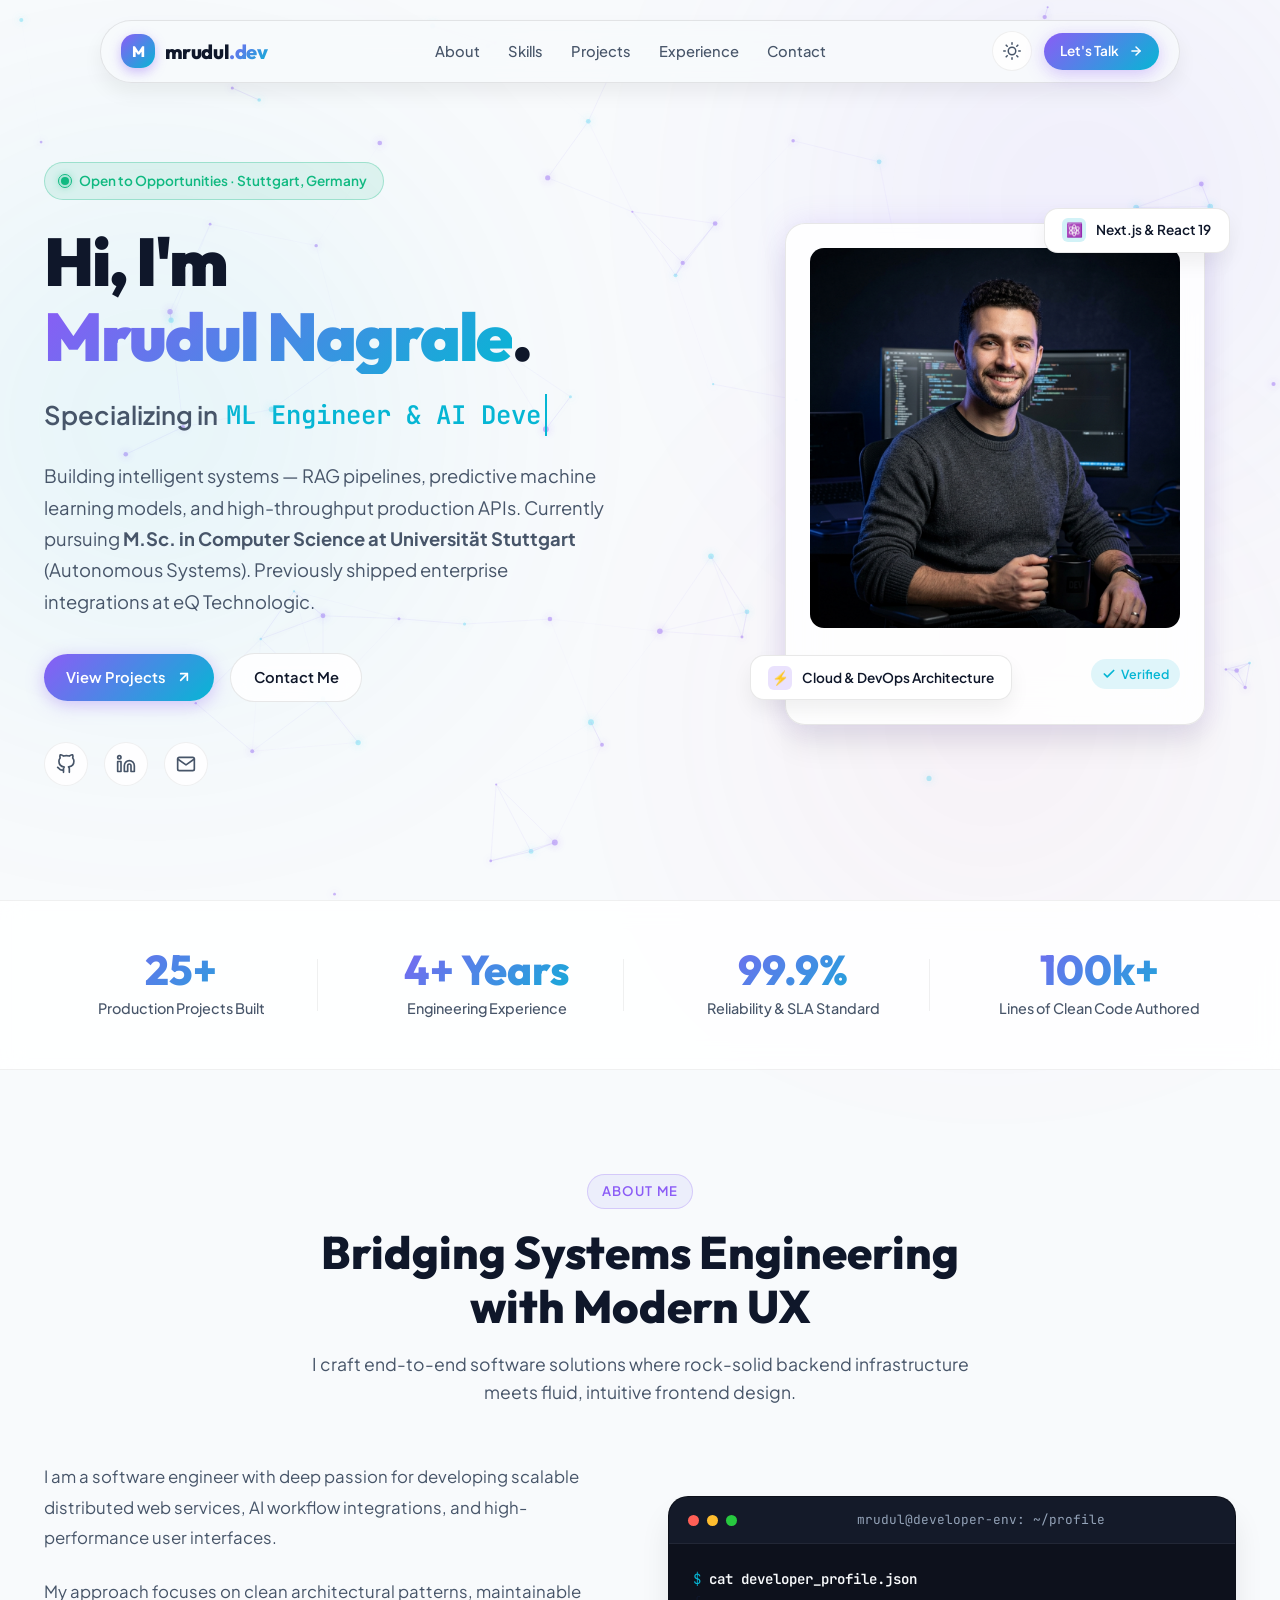
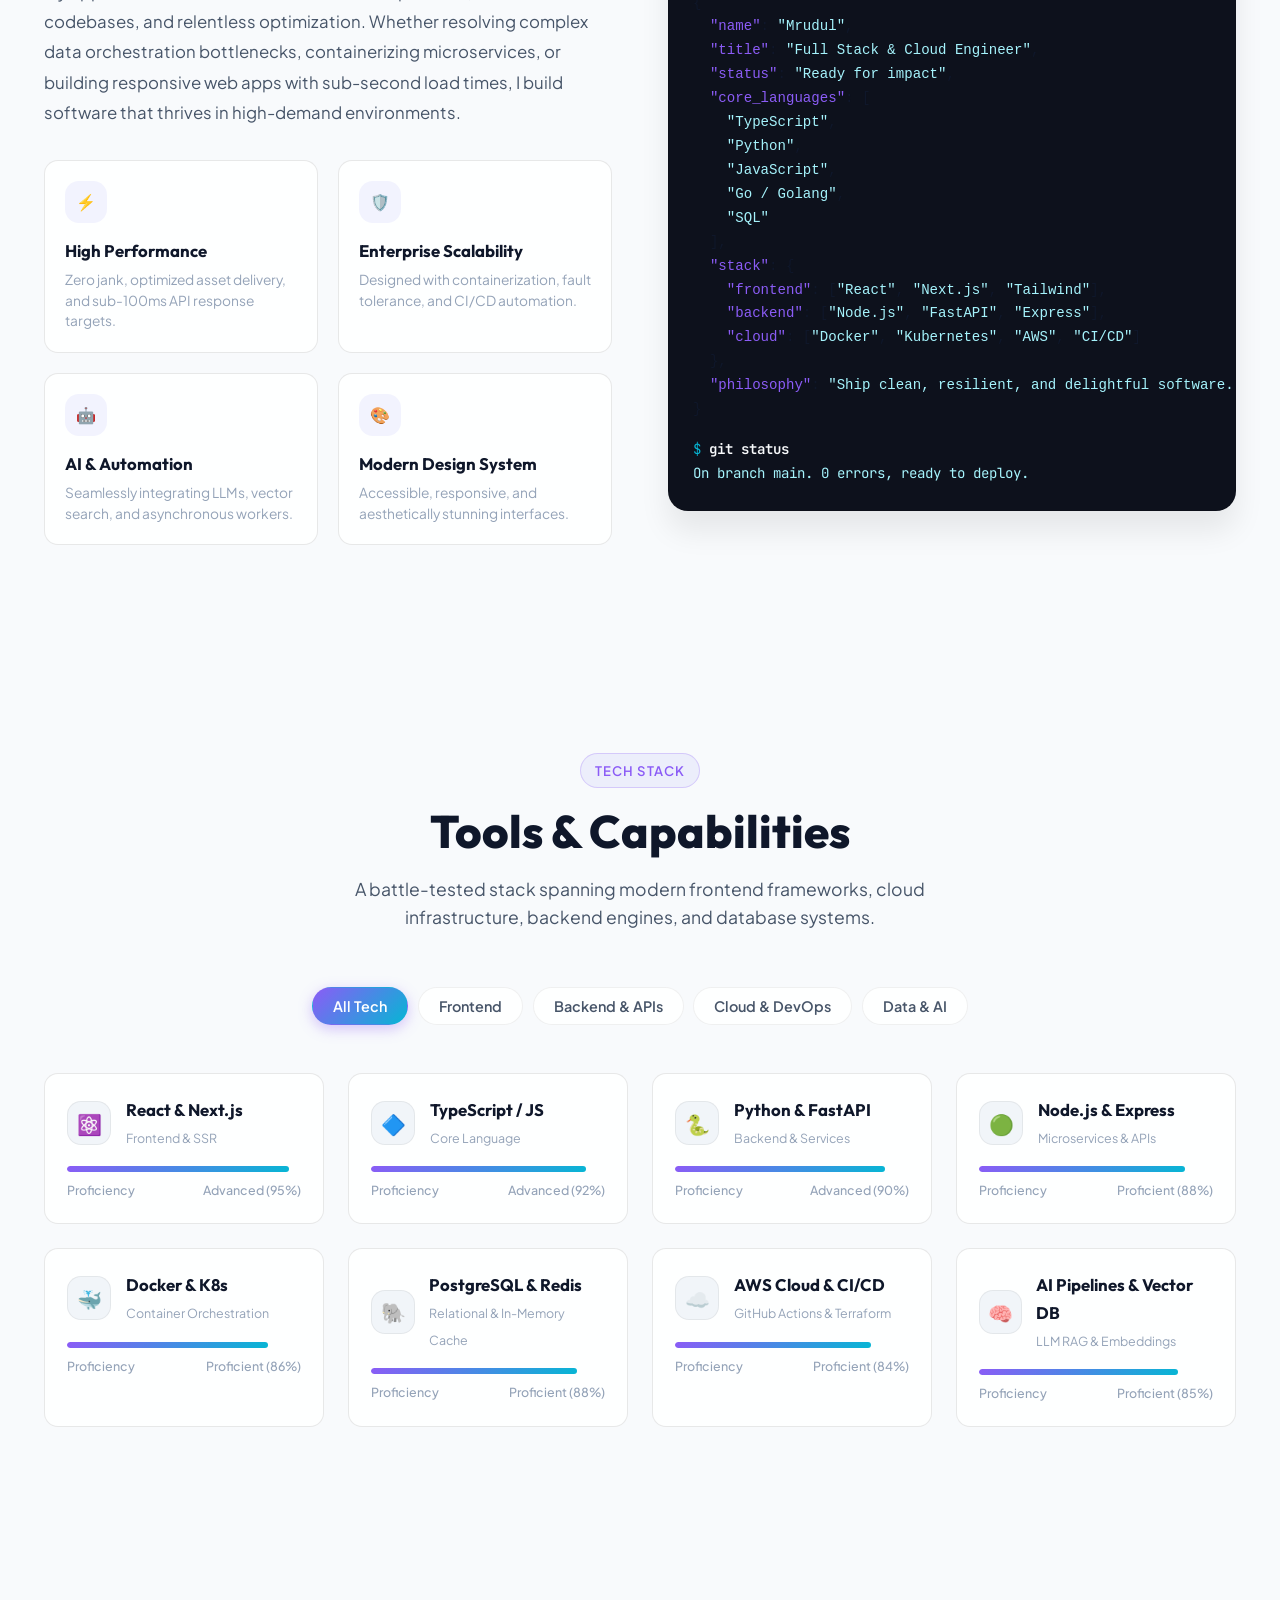
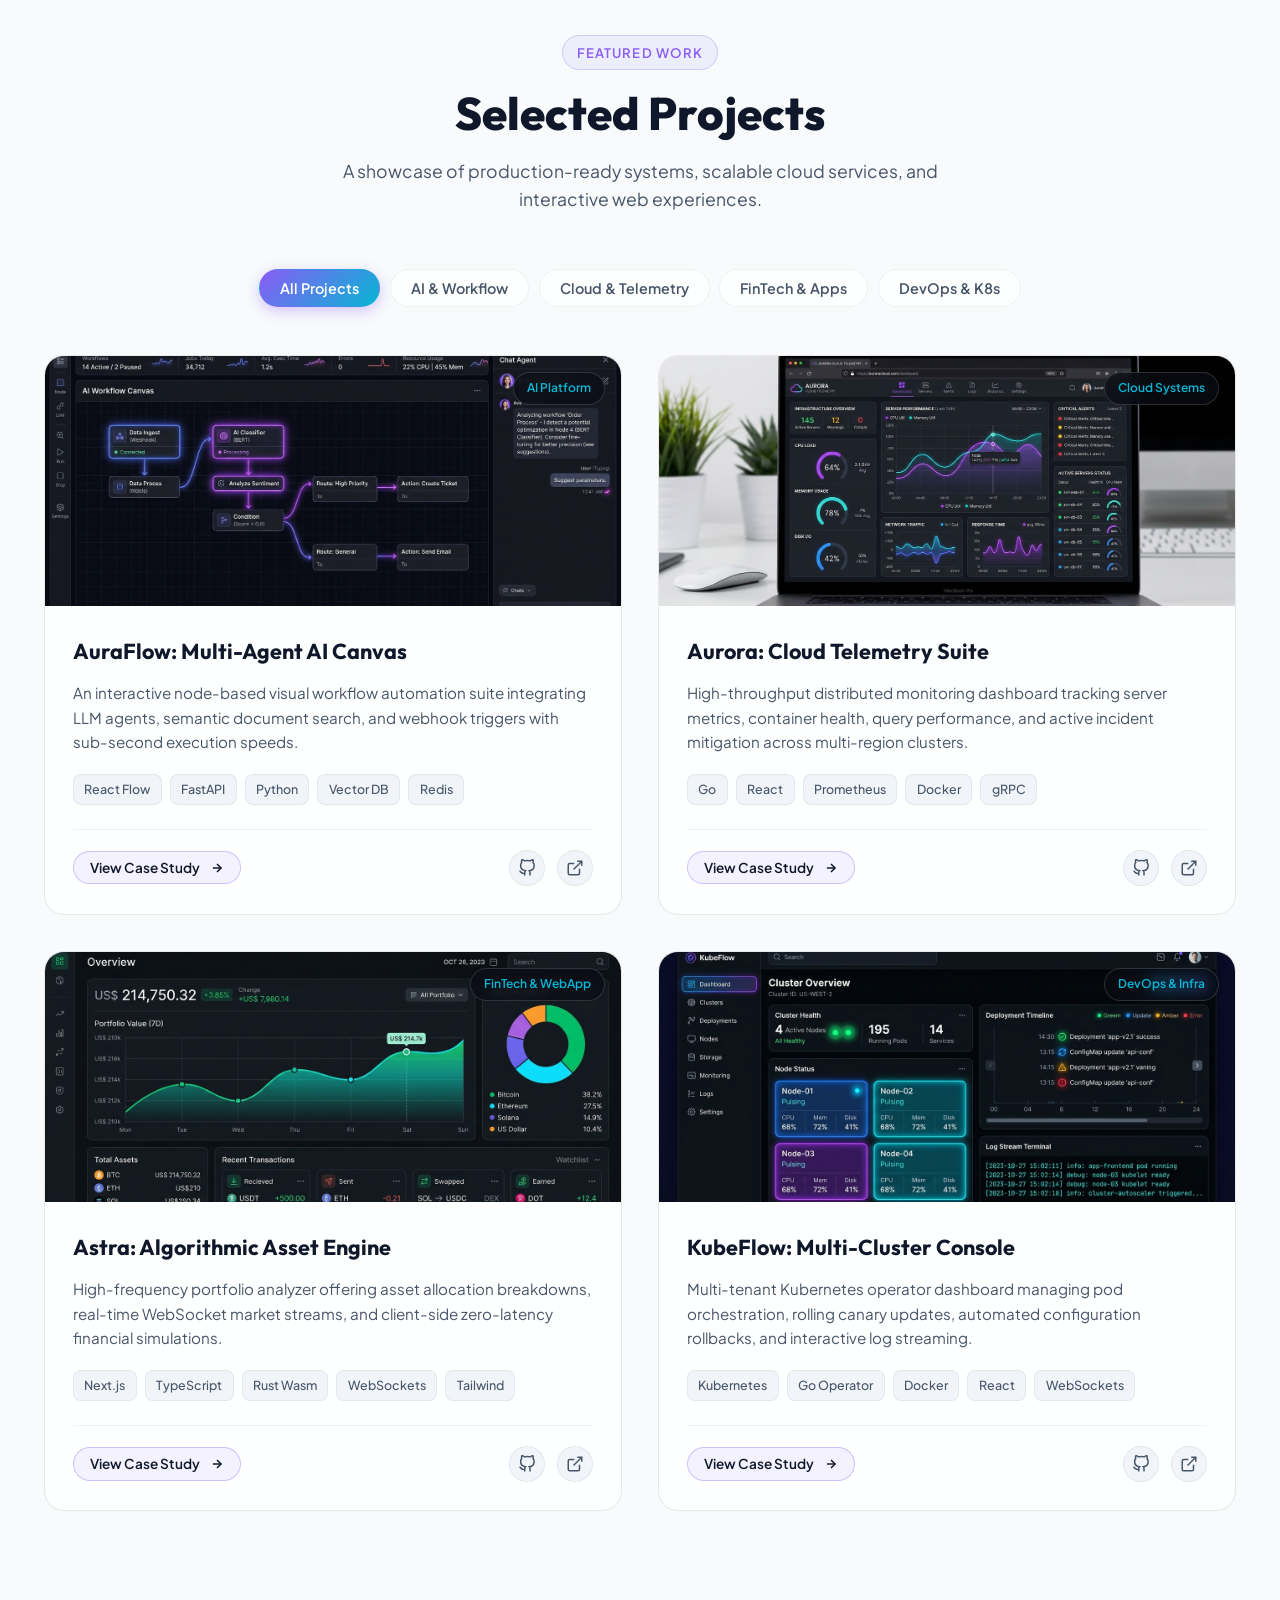
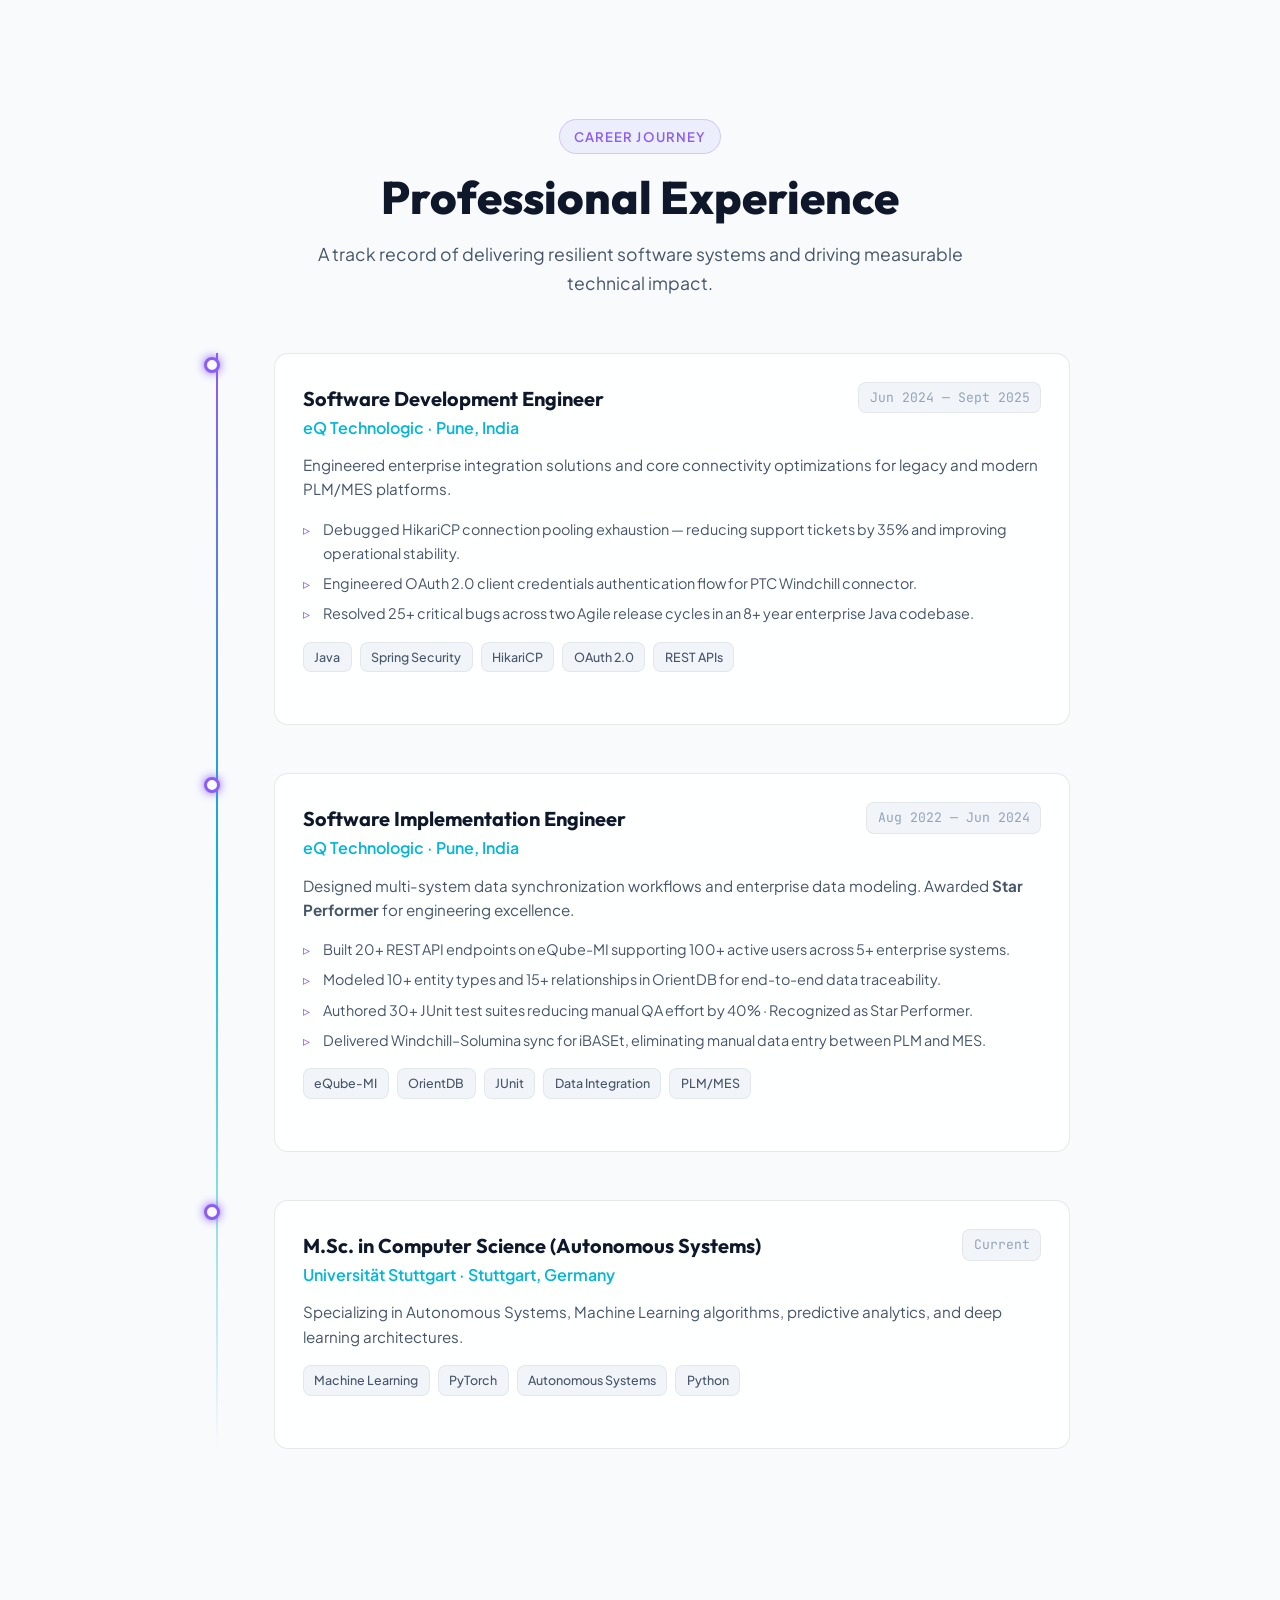
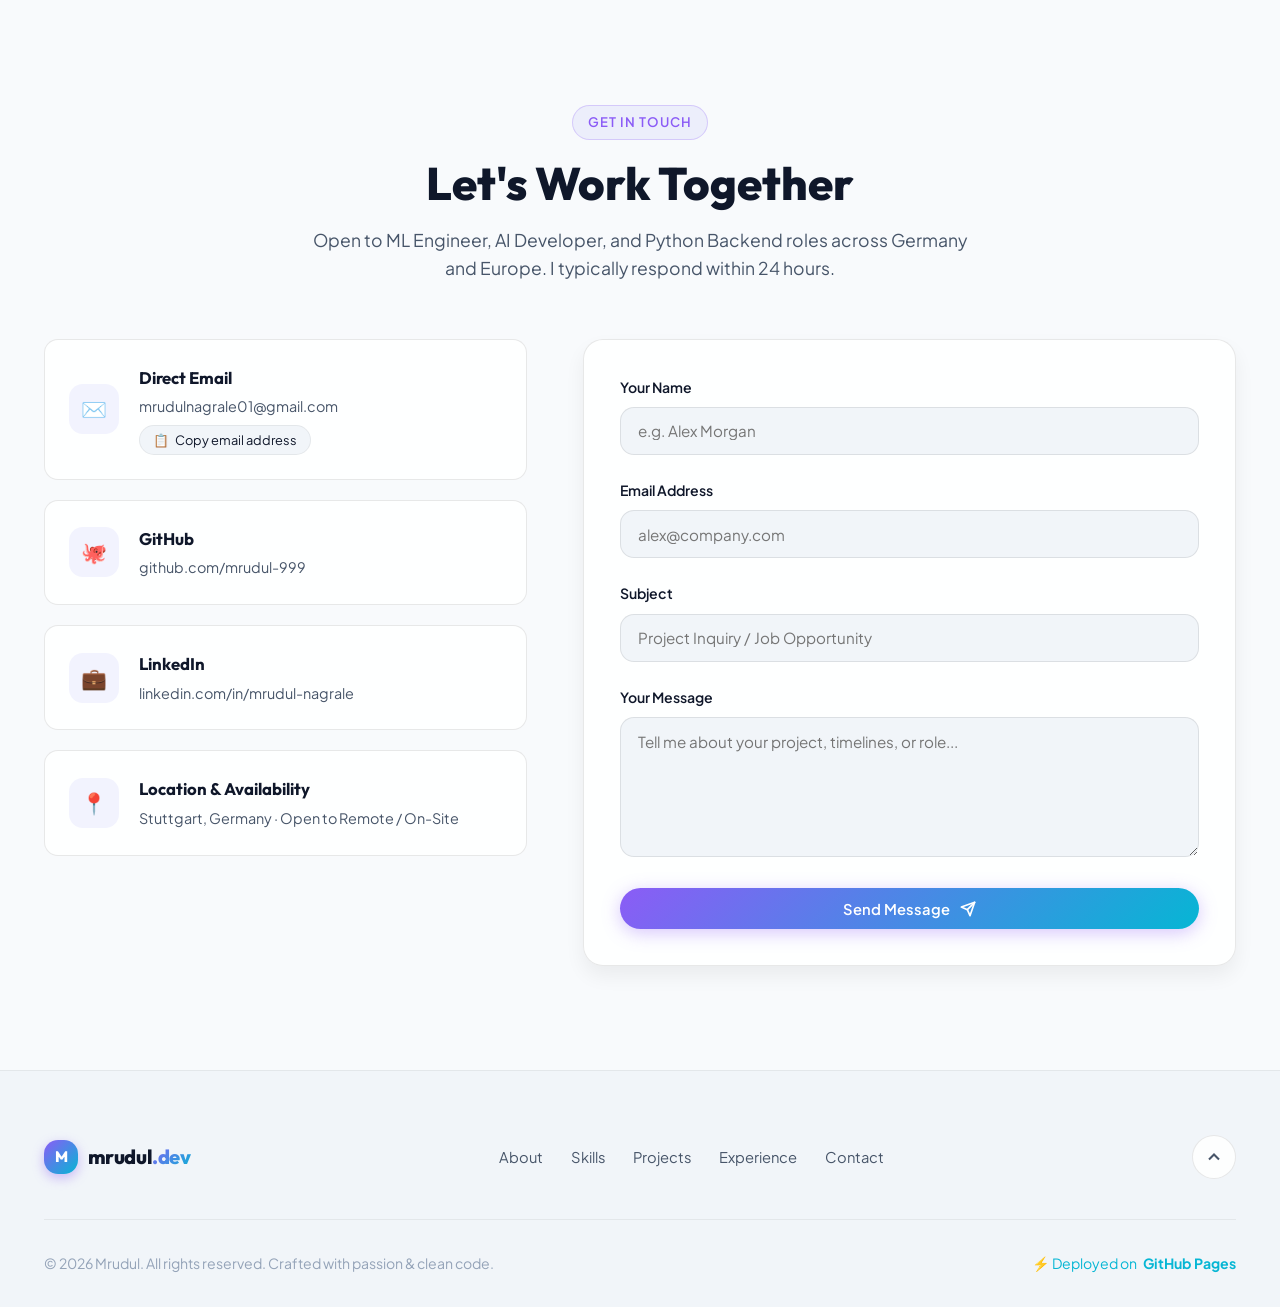
==== commit 36d59ae1: "chore: personalize portfolio with Mrudul Nagrale profile, projects, and eQ Technologic experience" ====
--- a/index.html
+++ b/index.html
@@ -6,25 +6,25 @@
   <meta http-equiv="X-UA-Compatible" content="ie=edge">
   
   <!-- Primary Meta Tags & SEO -->
-  <title>Mrudul | Full Stack Engineer & Cloud Systems Architect</title>
-  <meta name="title" content="Mrudul | Full Stack Engineer & Cloud Systems Architect">
-  <meta name="description" content="Portfolio of Mrudul - Full Stack Software Engineer, Cloud Architect, and AI Systems Developer specializing in high-performance web applications and distributed systems.">
-  <meta name="keywords" content="Mrudul, Software Engineer, Full Stack Developer, React, Next.js, Node.js, Python, Cloud Architecture, DevOps, Portfolio, GitHub Pages">
-  <meta name="author" content="Mrudul">
+  <title>Mrudul Nagrale | ML Engineer & Systems Developer</title>
+  <meta name="title" content="Mrudul Nagrale | ML Engineer & Systems Developer">
+  <meta name="description" content="Portfolio of Mrudul Nagrale - ML Engineer, AI Developer, and Systems Engineer pursuing M.Sc. in Computer Science at Universität Stuttgart. Specializing in RAG pipelines, predictive models, and scalable APIs.">
+  <meta name="keywords" content="Mrudul Nagrale, ML Engineer, AI Developer, Python Backend, LangChain, PyTorch, RAG, FastAPI, Universität Stuttgart, GitHub Pages">
+  <meta name="author" content="Mrudul Nagrale">
   <meta name="robots" content="index, follow">
 
   <!-- Open Graph / Facebook -->
   <meta property="og:type" content="website">
-  <meta property="og:url" content="https://mrudul.github.io/">
-  <meta property="og:title" content="Mrudul | Full Stack Engineer & Cloud Systems Architect">
-  <meta property="og:description" content="Explore selected engineering projects in distributed systems, AI pipelines, and modern web applications.">
-  <meta property="og:image" content="assets/images/project-cloud.jpg">
+  <meta property="og:url" content="https://mrudul-999.github.io/">
+  <meta property="og:title" content="Mrudul Nagrale | ML Engineer & Systems Developer">
+  <meta property="og:description" content="Intelligent systems, RAG pipelines, predictive ML models, and production APIs. M.Sc. CS @ Universität Stuttgart.">
+  <meta property="og:image" content="assets/images/project-ai-workspace.jpg">
 
   <!-- Twitter Card -->
   <meta property="twitter:card" content="summary_large_image">
-  <meta property="twitter:title" content="Mrudul | Full Stack Engineer & Cloud Systems Architect">
-  <meta property="twitter:description" content="Explore selected engineering projects in distributed systems, AI pipelines, and modern web applications.">
-  <meta property="twitter:image" content="assets/images/project-cloud.jpg">
+  <meta property="twitter:title" content="Mrudul Nagrale | ML Engineer & Systems Developer">
+  <meta property="twitter:description" content="Intelligent systems, RAG pipelines, predictive ML models, and production APIs. M.Sc. CS @ Universität Stuttgart.">
+  <meta property="twitter:image" content="assets/images/project-ai-workspace.jpg">
 
   <!-- Favicon SVG -->
   <link rel="icon" type="image/svg+xml" href="data:image/svg+xml,<svg xmlns='http://www.w3.org/2000/svg' viewBox='0 0 100 100'><rect width='100' height='100' rx='25' fill='%238b5cf6'/><text x='50%' y='55%' dominant-baseline='central' text-anchor='middle' font-family='sans-serif' font-size='55' font-weight='900' fill='white'>M</text></svg>">
@@ -45,7 +45,7 @@
        ========================================================================= -->
   <header class="navbar" id="navbar">
     <div class="container nav-container">
-      <a href="#hero" class="nav-logo" id="brand-logo" aria-label="Mrudul's Portfolio Home">
+      <a href="#hero" class="nav-logo" id="brand-logo" aria-label="Mrudul Nagrale's Portfolio Home">
         <span class="logo-badge">M</span>
         <span>mrudul<span class="gradient-text">.dev</span></span>
       </a>
@@ -109,26 +109,26 @@
         <div class="hero-content">
           <div class="status-pill">
             <span class="status-dot"></span>
-            <span>Available for New Roles & High-Impact Projects</span>
+            <span>Open to Opportunities · Stuttgart, Germany</span>
           </div>
 
           <h1 class="hero-title">
-            Architecting Scalable Systems & <span class="gradient-text">Modern Web Magic</span>.
+            Hi, I'm <span class="gradient-text">Mrudul Nagrale</span>.
           </h1>
 
           <div class="hero-roles">
             <span>Specializing in</span>
-            <span class="typewriter-text" id="typewriter">Full Stack Engineer</span>
+            <span class="typewriter-text" id="typewriter">ML Engineer & AI Developer</span>
           </div>
 
           <p class="hero-description">
-            Hi, I'm <strong>Mrudul</strong>. I build robust, production-grade distributed applications, 
-            resilient cloud architectures, and pixel-perfect web interfaces that turn complex data into effortless user experiences.
+            Building intelligent systems — RAG pipelines, predictive machine learning models, and high-throughput production APIs. 
+            Currently pursuing <strong>M.Sc. in Computer Science at Universität Stuttgart</strong> (Autonomous Systems). Previously shipped enterprise integrations at eQ Technologic.
           </p>
 
           <div class="hero-actions">
             <a href="#projects" class="btn btn-primary" id="hero-view-work">
-              <span>Explore My Work</span>
+              <span>View Projects</span>
               <svg width="16" height="16" viewBox="0 0 24 24" fill="none" stroke="currentColor" stroke-width="2.5" stroke-linecap="round" stroke-linejoin="round">
                 <line x1="7" y1="17" x2="17" y2="7"></line>
                 <polyline points="7 7 17 7 17 17"></polyline>
@@ -136,25 +136,25 @@
             </a>
 
             <a href="#contact" class="btn btn-secondary" id="hero-contact-btn">
-              <span>Get in Touch</span>
+              <span>Contact Me</span>
             </a>
           </div>
 
           <!-- Social Links -->
           <div class="hero-socials">
-            <a href="https://github.com" target="_blank" rel="noopener noreferrer" class="social-link" id="hero-github-link" aria-label="GitHub Profile">
+            <a href="https://github.com/mrudul-999" target="_blank" rel="noopener noreferrer" class="social-link" id="hero-github-link" aria-label="GitHub Profile">
               <svg viewBox="0 0 24 24" fill="none" stroke="currentColor" stroke-width="2" stroke-linecap="round" stroke-linejoin="round">
                 <path d="M9 19c-5 1.5-5-2.5-7-3m14 6v-3.87a3.37 3.37 0 0 0-.94-2.61c3.14-.35 6.44-1.54 6.44-7A5.44 5.44 0 0 0 20 4.77 5.07 5.07 0 0 0 19.91 1S18.73.65 16 2.48a13.38 13.38 0 0 0-7 0C6.27.65 5.09 1 5.09 1A5.07 5.07 0 0 0 5 4.77a5.44 5.44 0 0 0-1.5 3.78c0 5.42 3.3 6.61 6.44 7A3.37 3.37 0 0 0 9 18.13V22"></path>
               </svg>
             </a>
-            <a href="https://linkedin.com" target="_blank" rel="noopener noreferrer" class="social-link" id="hero-linkedin-link" aria-label="LinkedIn Profile">
+            <a href="https://linkedin.com/in/mrudul-nagrale" target="_blank" rel="noopener noreferrer" class="social-link" id="hero-linkedin-link" aria-label="LinkedIn Profile">
               <svg viewBox="0 0 24 24" fill="none" stroke="currentColor" stroke-width="2" stroke-linecap="round" stroke-linejoin="round">
                 <path d="M16 8a6 6 0 0 1 6 6v7h-4v-7a2 2 0 0 0-2-2 2 2 0 0 0-2 2v7h-4v-7a6 6 0 0 1 6-6z"></path>
                 <rect x="2" y="9" width="4" height="12"></rect>
                 <circle cx="4" cy="4" r="2"></circle>
               </svg>
             </a>
-            <a href="mailto:mrudul.dev@gmail.com" class="social-link" id="hero-email-link" aria-label="Send Direct Email">
+            <a href="mailto:mrudulnagrale01@gmail.com" class="social-link" id="hero-email-link" aria-label="Send Direct Email">
               <svg viewBox="0 0 24 24" fill="none" stroke="currentColor" stroke-width="2" stroke-linecap="round" stroke-linejoin="round">
                 <path d="M4 4h16c1.1 0 2 .9 2 2v12c0 1.1-.9 2-2 2H4c-1.1 0-2-.9-2-2V6c0-1.1.9-2 2-2z"></path>
                 <polyline points="22,6 12,13 2,6"></polyline>
@@ -701,87 +701,84 @@
         </div>
 
         <div class="timeline">
-          <!-- Timeline Item 1 -->
+          <!-- Timeline Item 1: eQ Technologic SDE -->
           <div class="timeline-item">
             <div class="timeline-dot"></div>
             <div class="timeline-card">
               <div class="timeline-header">
                 <div>
-                  <h3 class="timeline-role">Lead Full Stack Engineer</h3>
-                  <div class="timeline-company">Aura Labs & Technologies</div>
+                  <h3 class="timeline-role">Software Development Engineer</h3>
+                  <div class="timeline-company">eQ Technologic · Pune, India</div>
                 </div>
-                <span class="timeline-period">2024 — Present</span>
+                <span class="timeline-period">Jun 2024 — Sept 2025</span>
               </div>
               <p class="timeline-desc">
-                Leading the architectural development of cloud-native web services and AI workflow engines serving enterprise clients.
+                Engineered enterprise integration solutions and core connectivity optimizations for legacy and modern PLM/MES platforms.
               </p>
               <ul class="timeline-points">
-                <li>Architected an asynchronous worker queue reducing peak ingestion latency by 45%.</li>
-                <li>Led frontend migration to React 19 and Next.js SSR, improving Core Web Vitals to 99/100.</li>
-                <li>Mentored junior engineers and instituted CI/CD test automation across 12 repositories.</li>
+                <li>Debugged HikariCP connection pooling exhaustion — reducing support tickets by 35% and improving operational stability.</li>
+                <li>Engineered OAuth 2.0 client credentials authentication flow for PTC Windchill connector.</li>
+                <li>Resolved 25+ critical bugs across two Agile release cycles in an 8+ year enterprise Java codebase.</li>
               </ul>
               <div class="project-tags">
-                <span class="tech-tag">React / Next.js</span>
-                <span class="tech-tag">TypeScript</span>
-                <span class="tech-tag">FastAPI</span>
-                <span class="tech-tag">Docker</span>
-                <span class="tech-tag">PostgreSQL</span>
-              </div>
-            </div>
-          </div>
-
-          <!-- Timeline Item 2 -->
+                <span class="tech-tag">Java</span>
+                <span class="tech-tag">Spring Security</span>
+                <span class="tech-tag">HikariCP</span>
+                <span class="tech-tag">OAuth 2.0</span>
+                <span class="tech-tag">REST APIs</span>
+              </div>
+            </div>
+          </div>
+
+          <!-- Timeline Item 2: eQ Technologic SIE -->
           <div class="timeline-item">
             <div class="timeline-dot"></div>
             <div class="timeline-card">
               <div class="timeline-header">
                 <div>
-                  <h3 class="timeline-role">Software Engineer</h3>
-                  <div class="timeline-company">Nexus Cloud Systems</div>
+                  <h3 class="timeline-role">Software Implementation Engineer</h3>
+                  <div class="timeline-company">eQ Technologic · Pune, India</div>
                 </div>
-                <span class="timeline-period">2022 — 2024</span>
+                <span class="timeline-period">Aug 2022 — Jun 2024</span>
               </div>
               <p class="timeline-desc">
-                Developed scalable backend microservices, real-time telemetry APIs, and interactive analytics dashboards.
+                Designed multi-system data synchronization workflows and enterprise data modeling. Awarded <strong>Star Performer</strong> for engineering excellence.
               </p>
               <ul class="timeline-points">
-                <li>Engineered high-throughput REST & WebSocket endpoints handling 10k+ concurrent requests.</li>
-                <li>Implemented Redis distributed caching layer preventing database connection pool exhaustion.</li>
-                <li>Reduced cloud infrastructure costs by 30% through automated Kubernetes horizontal pod auto-scaling.</li>
+                <li>Built 20+ REST API endpoints on eQube-MI supporting 100+ active users across 5+ enterprise systems.</li>
+                <li>Modeled 10+ entity types and 15+ relationships in OrientDB for end-to-end data traceability.</li>
+                <li>Authored 30+ JUnit test suites reducing manual QA effort by 40% · Recognized as Star Performer.</li>
+                <li>Delivered Windchill–Solumina sync for iBASEt, eliminating manual data entry between PLM and MES.</li>
               </ul>
               <div class="project-tags">
-                <span class="tech-tag">Go</span>
-                <span class="tech-tag">Node.js</span>
-                <span class="tech-tag">Kubernetes</span>
-                <span class="tech-tag">Redis</span>
-                <span class="tech-tag">AWS</span>
-              </div>
-            </div>
-          </div>
-
-          <!-- Timeline Item 3 -->
+                <span class="tech-tag">eQube-MI</span>
+                <span class="tech-tag">OrientDB</span>
+                <span class="tech-tag">JUnit</span>
+                <span class="tech-tag">Data Integration</span>
+                <span class="tech-tag">PLM/MES</span>
+              </div>
+            </div>
+          </div>
+
+          <!-- Timeline Item 3: Master of Science -->
           <div class="timeline-item">
             <div class="timeline-dot"></div>
             <div class="timeline-card">
               <div class="timeline-header">
                 <div>
-                  <h3 class="timeline-role">Junior Systems & Web Developer</h3>
-                  <div class="timeline-company">Apex Software Solutions</div>
+                  <h3 class="timeline-role">M.Sc. in Computer Science (Autonomous Systems)</h3>
+                  <div class="timeline-company">Universität Stuttgart · Stuttgart, Germany</div>
                 </div>
-                <span class="timeline-period">2021 — 2022</span>
+                <span class="timeline-period">Current</span>
               </div>
               <p class="timeline-desc">
-                Built responsive web interfaces, integrated secure payment gateways, and crafted internal developer tooling.
+                Specializing in Autonomous Systems, Machine Learning algorithms, predictive analytics, and deep learning architectures.
               </p>
-              <ul class="timeline-points">
-                <li>Developed modular UI component libraries adhering to strict accessibility standards (WCAG 2.1).</li>
-                <li>Wrote automated end-to-end integration test suites ensuring zero regression releases.</li>
-              </ul>
               <div class="project-tags">
-                <span class="tech-tag">JavaScript</span>
+                <span class="tech-tag">Machine Learning</span>
+                <span class="tech-tag">PyTorch</span>
+                <span class="tech-tag">Autonomous Systems</span>
                 <span class="tech-tag">Python</span>
-                <span class="tech-tag">HTML5 / CSS3</span>
-                <span class="tech-tag">Git</span>
               </div>
             </div>
           </div>
@@ -796,9 +793,9 @@
       <div class="container">
         <div class="section-header">
           <span class="section-tag">Get in Touch</span>
-          <h2 class="section-title">Let's Build Something Extraordinary</h2>
+          <h2 class="section-title">Let's Work Together</h2>
           <p class="section-subtitle">
-            Whether you have a compelling project, an engineering opening, or just want to discuss modern systems architecture, I'd love to connect.
+            Open to ML Engineer, AI Developer, and Python Backend roles across Germany and Europe. I typically respond within 24 hours.
           </p>
         </div>
 
@@ -810,8 +807,8 @@
               <div class="contact-icon">✉️</div>
               <div class="contact-details">
                 <h4>Direct Email</h4>
-                <p>mrudul.dev@gmail.com</p>
-                <button class="copy-pill-btn" id="copy-email-btn" data-email="mrudul.dev@gmail.com" aria-label="Copy Email to Clipboard">
+                <p>mrudulnagrale01@gmail.com</p>
+                <button class="copy-pill-btn" id="copy-email-btn" data-email="mrudulnagrale01@gmail.com" aria-label="Copy Email to Clipboard">
                   <span>📋</span>
                   <span>Copy email address</span>
                 </button>
@@ -819,20 +816,20 @@
             </div>
 
             <!-- GitHub Card -->
-            <a href="https://github.com" target="_blank" rel="noopener noreferrer" class="contact-card">
+            <a href="https://github.com/mrudul-999" target="_blank" rel="noopener noreferrer" class="contact-card">
               <div class="contact-icon">🐙</div>
               <div class="contact-details">
                 <h4>GitHub</h4>
-                <p>Explore open source repositories & code</p>
+                <p>github.com/mrudul-999</p>
               </div>
             </a>
 
             <!-- LinkedIn Card -->
-            <a href="https://linkedin.com" target="_blank" rel="noopener noreferrer" class="contact-card">
+            <a href="https://linkedin.com/in/mrudul-nagrale" target="_blank" rel="noopener noreferrer" class="contact-card">
               <div class="contact-icon">💼</div>
               <div class="contact-details">
                 <h4>LinkedIn</h4>
-                <p>Connect professionally & view references</p>
+                <p>linkedin.com/in/mrudul-nagrale</p>
               </div>
             </a>
 
@@ -841,7 +838,7 @@
               <div class="contact-icon">📍</div>
               <div class="contact-details">
                 <h4>Location & Availability</h4>
-                <p>Available worldwide (Remote / Hybrid)</p>
+                <p>Stuttgart, Germany · Open to Remote / On-Site</p>
               </div>
             </div>
           </div>
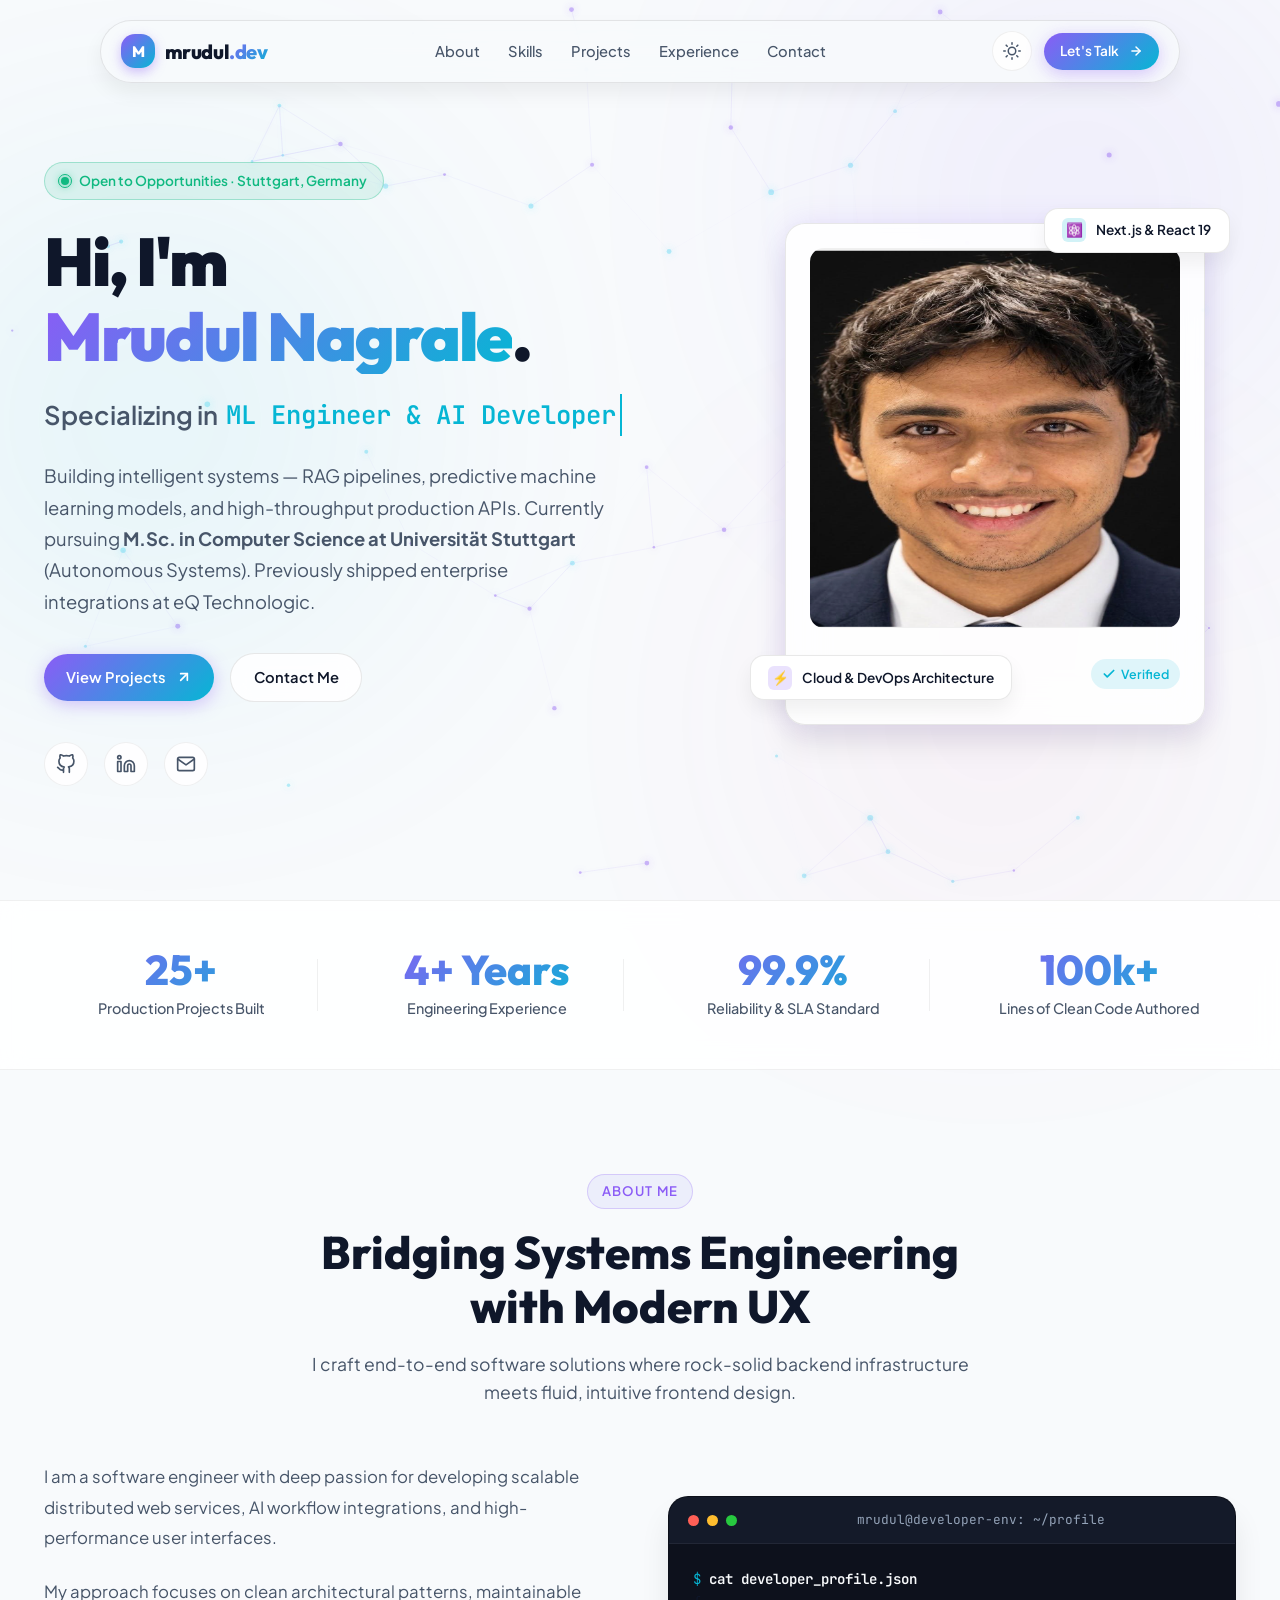
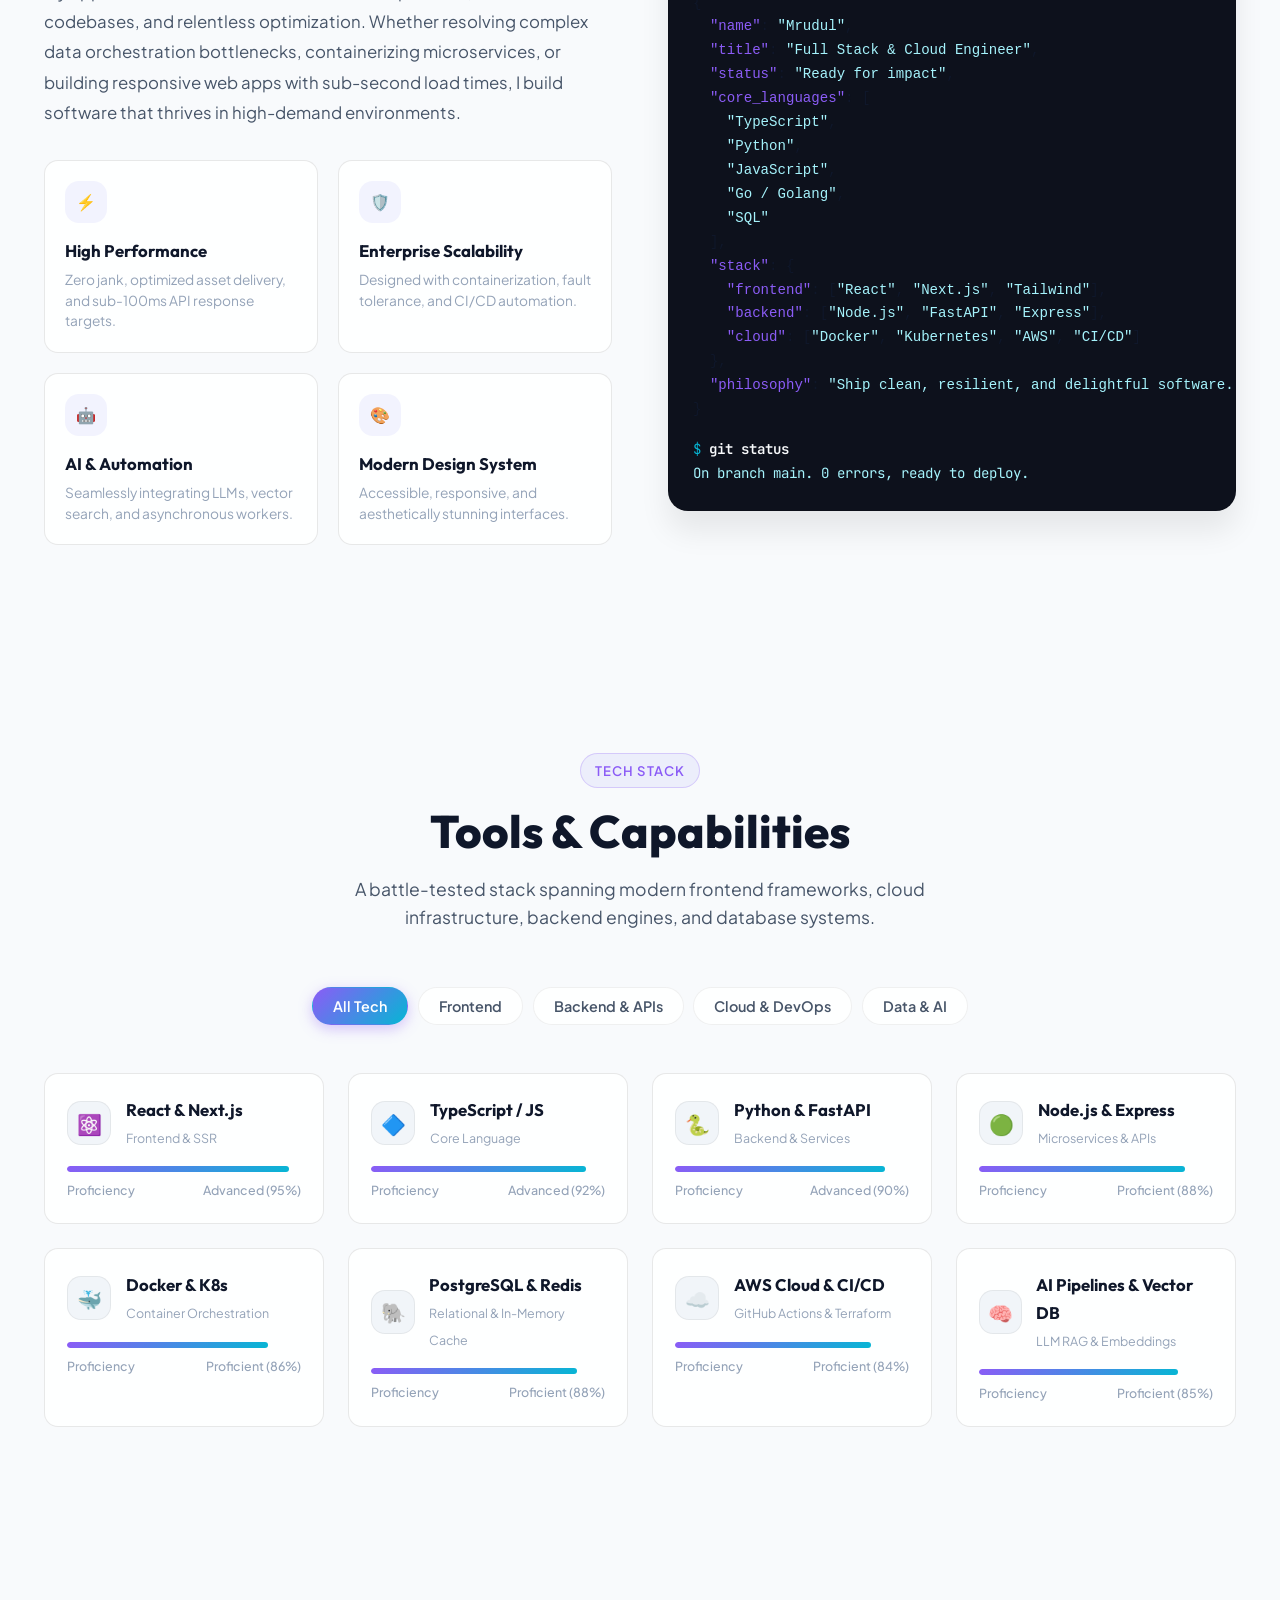
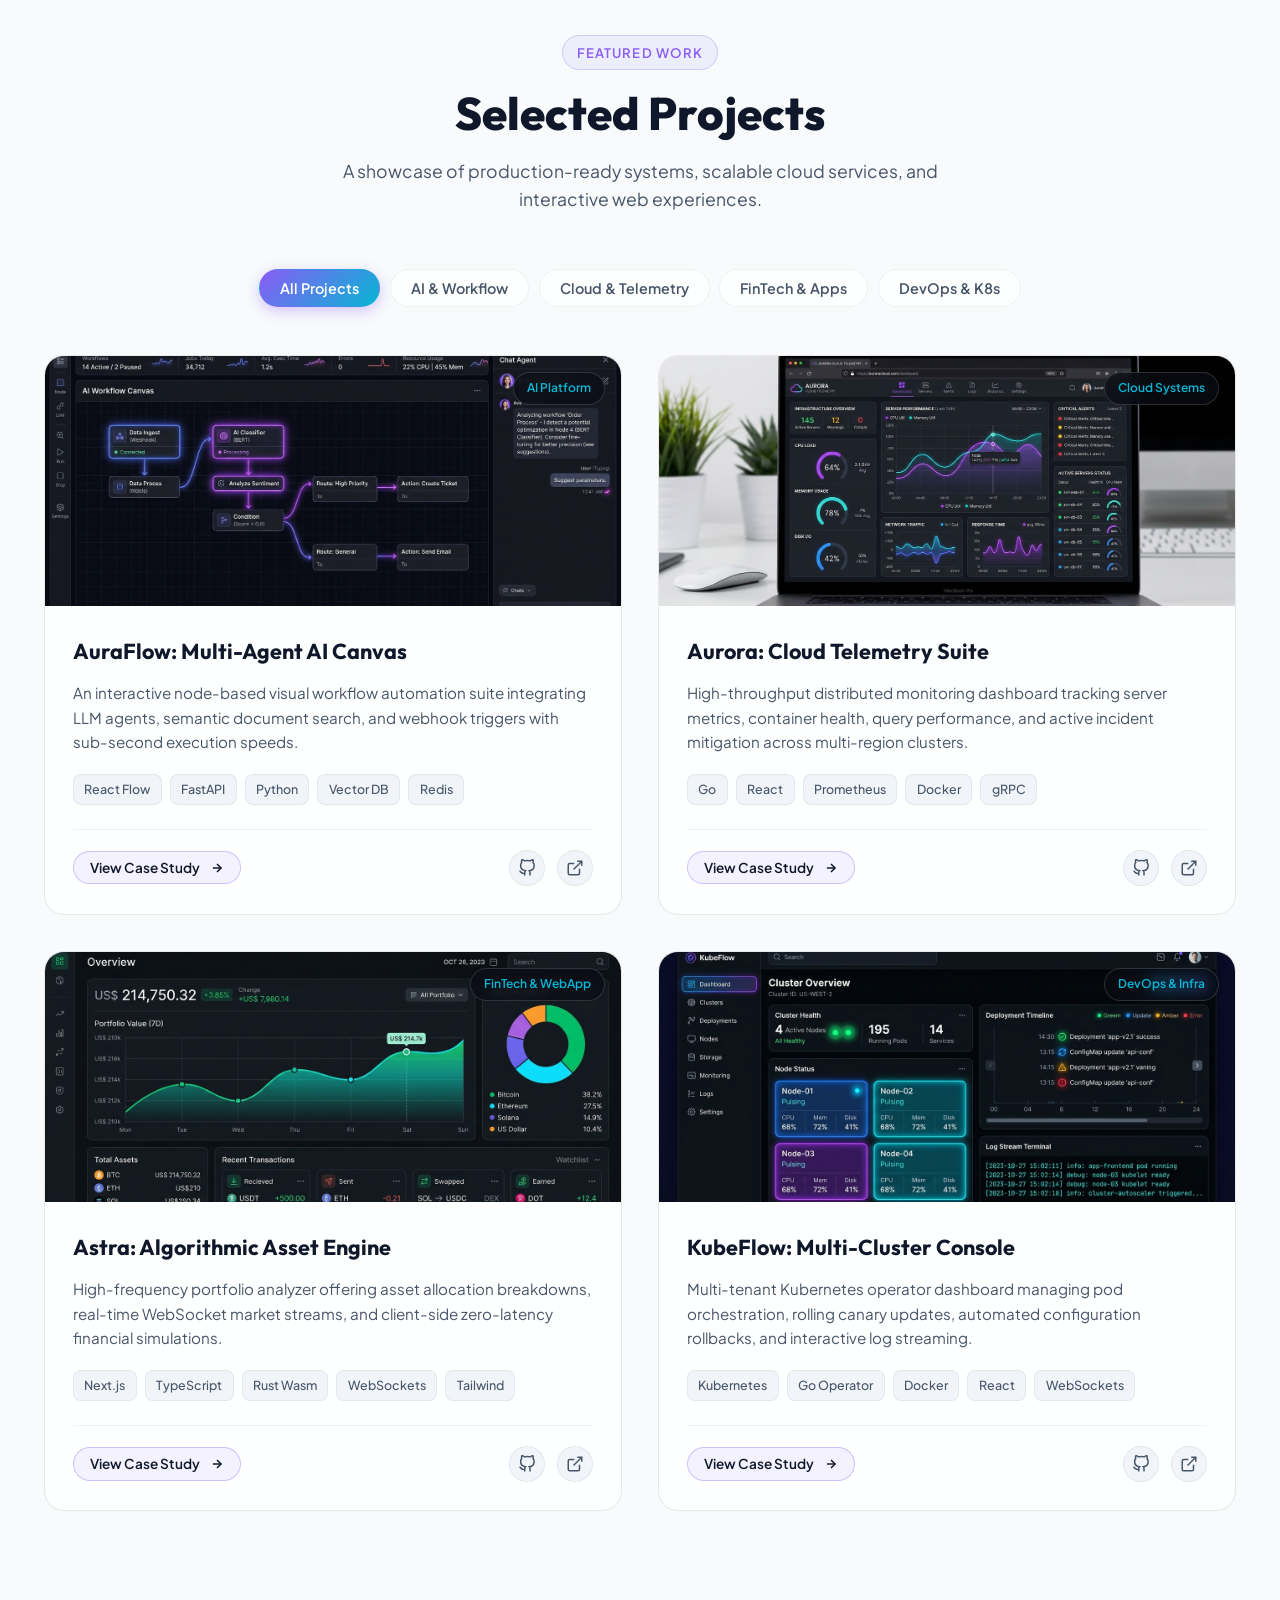
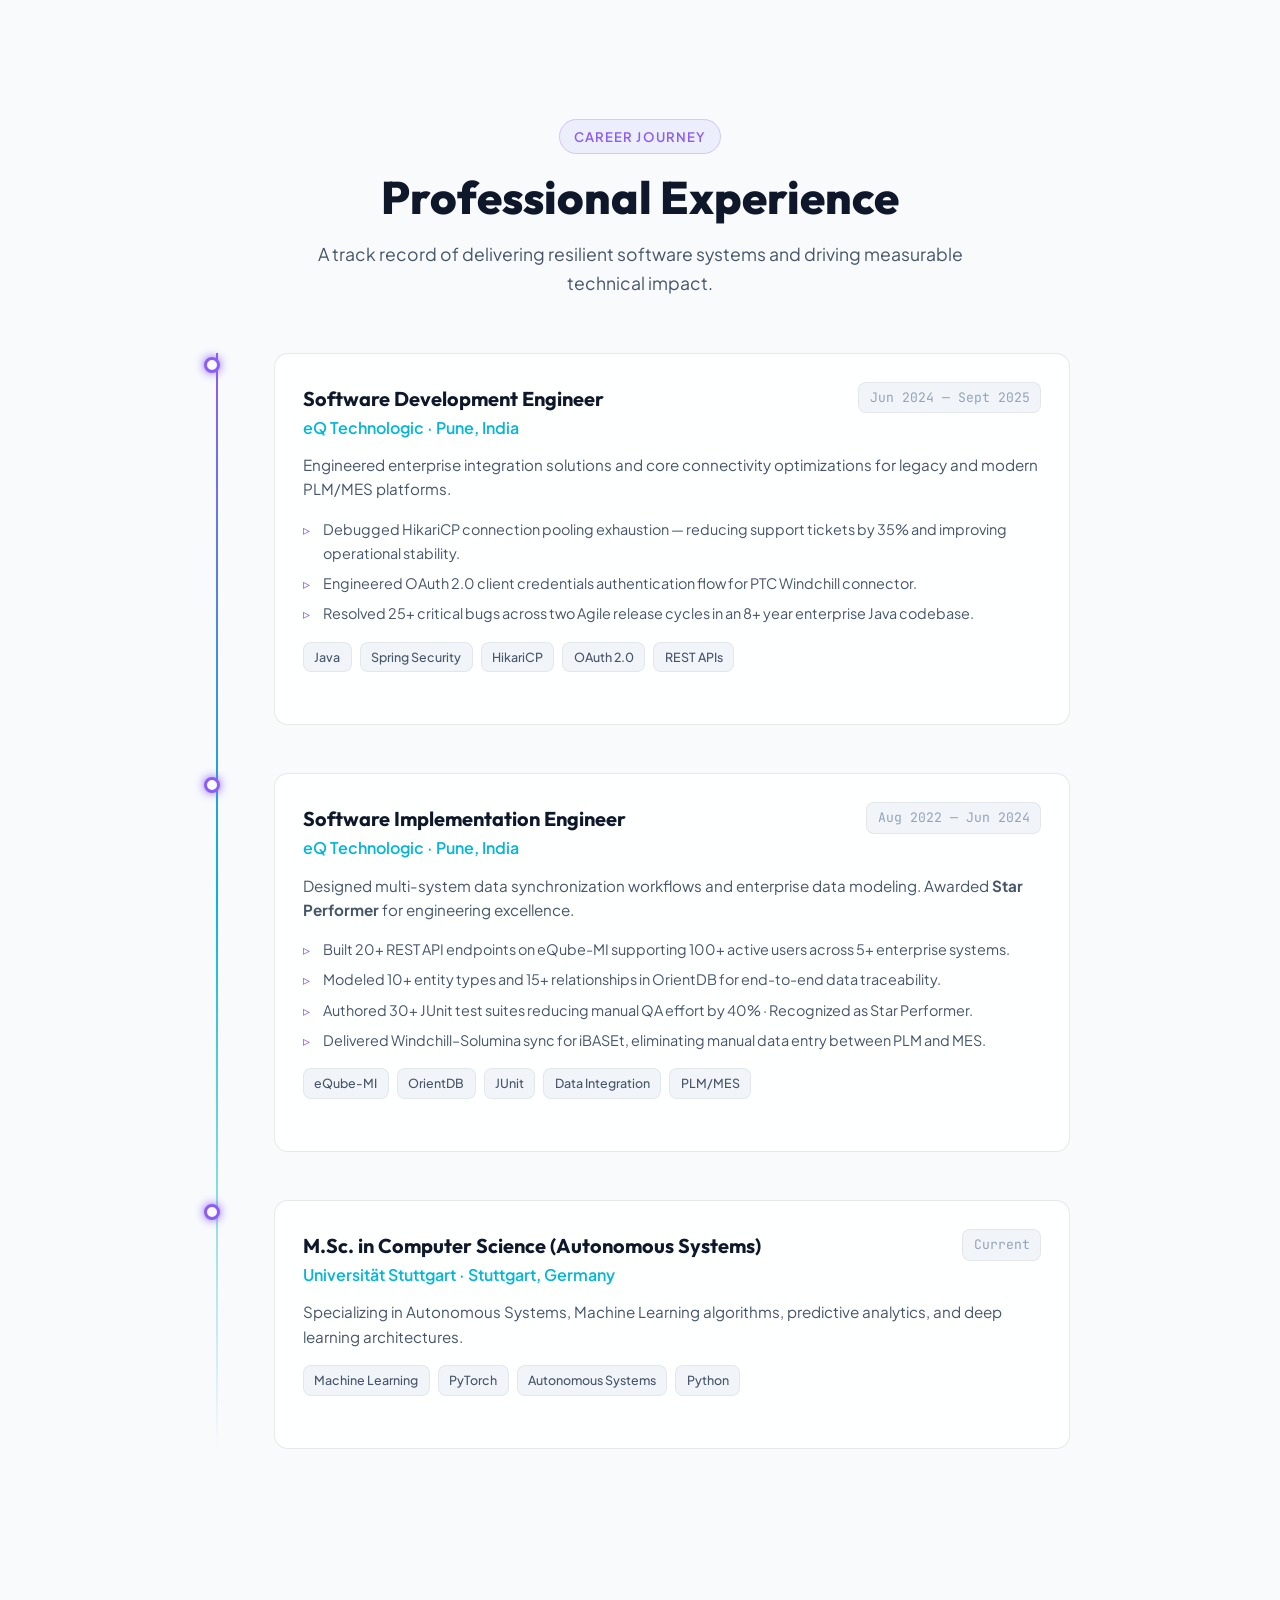
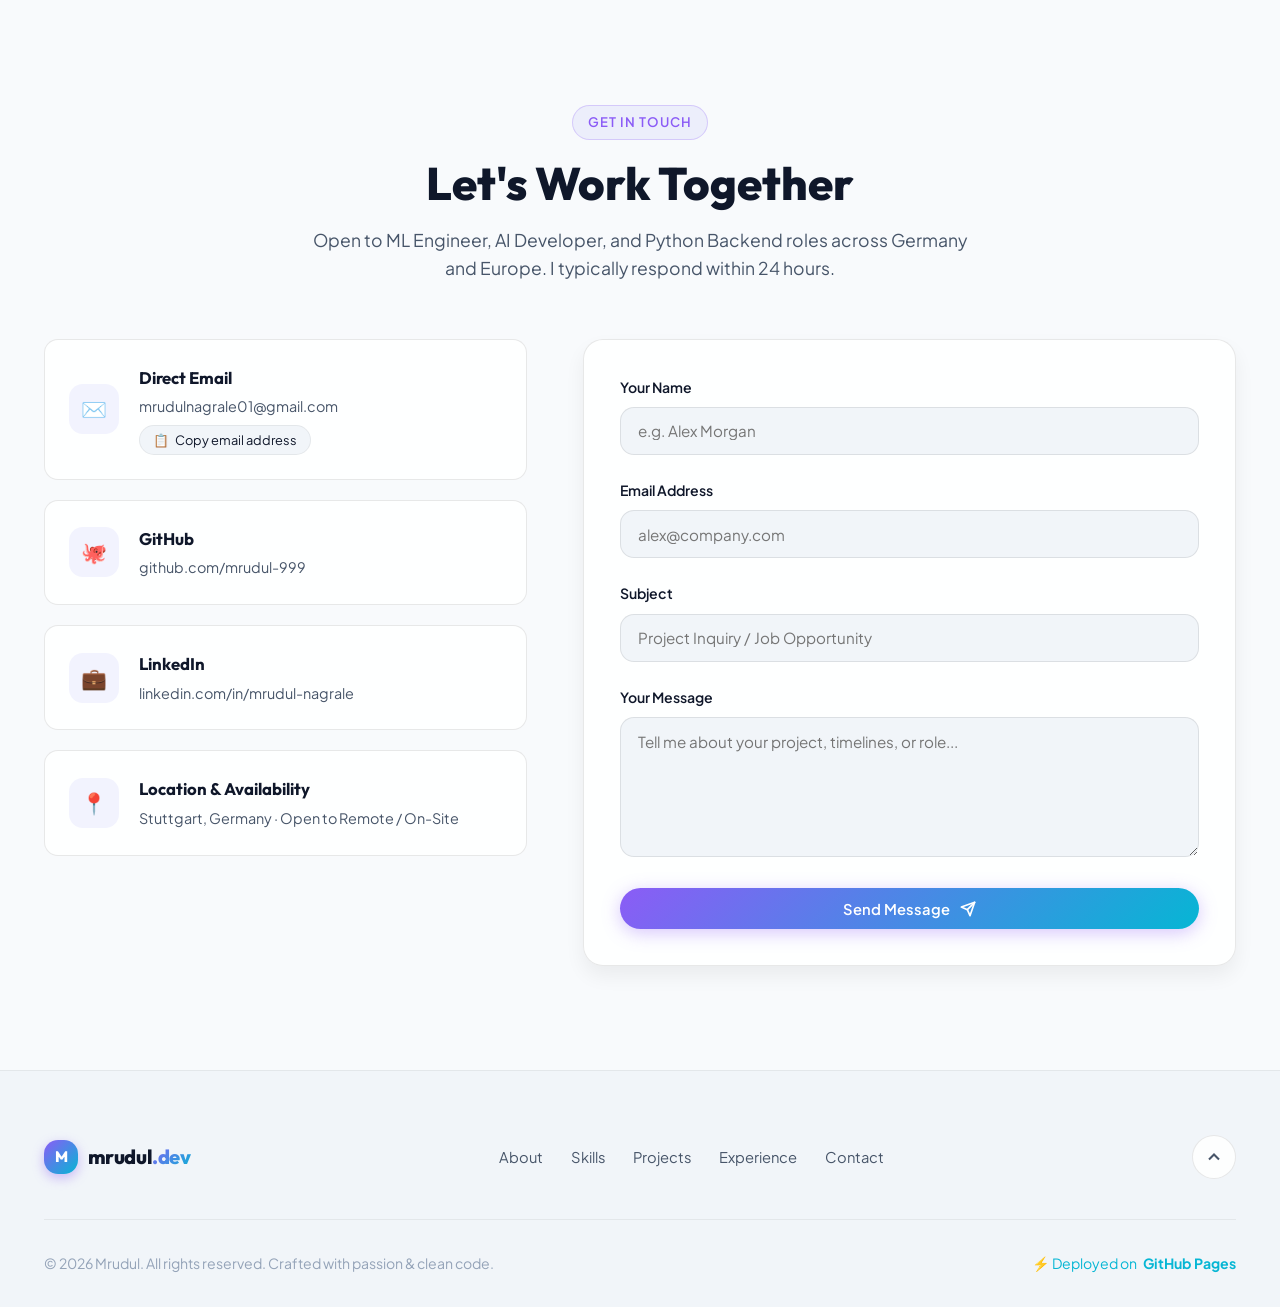
==== commit 19884683: "feat: update developer portrait photo with personal image" ====
--- a/index.html
+++ b/index.html
@@ -179,7 +179,7 @@
 
             <div class="developer-card" id="hero-dev-card">
               <div class="developer-avatar-container">
-                <img src="assets/images/avatar.jpg" alt="Portrait photo of Mrudul - Full Stack Engineer" class="developer-avatar" loading="eager">
+                <img src="assets/images/Image.png" alt="Portrait photo of Mrudul Nagrale" class="developer-avatar" loading="eager">
               </div>
 
               <div class="developer-card-footer">
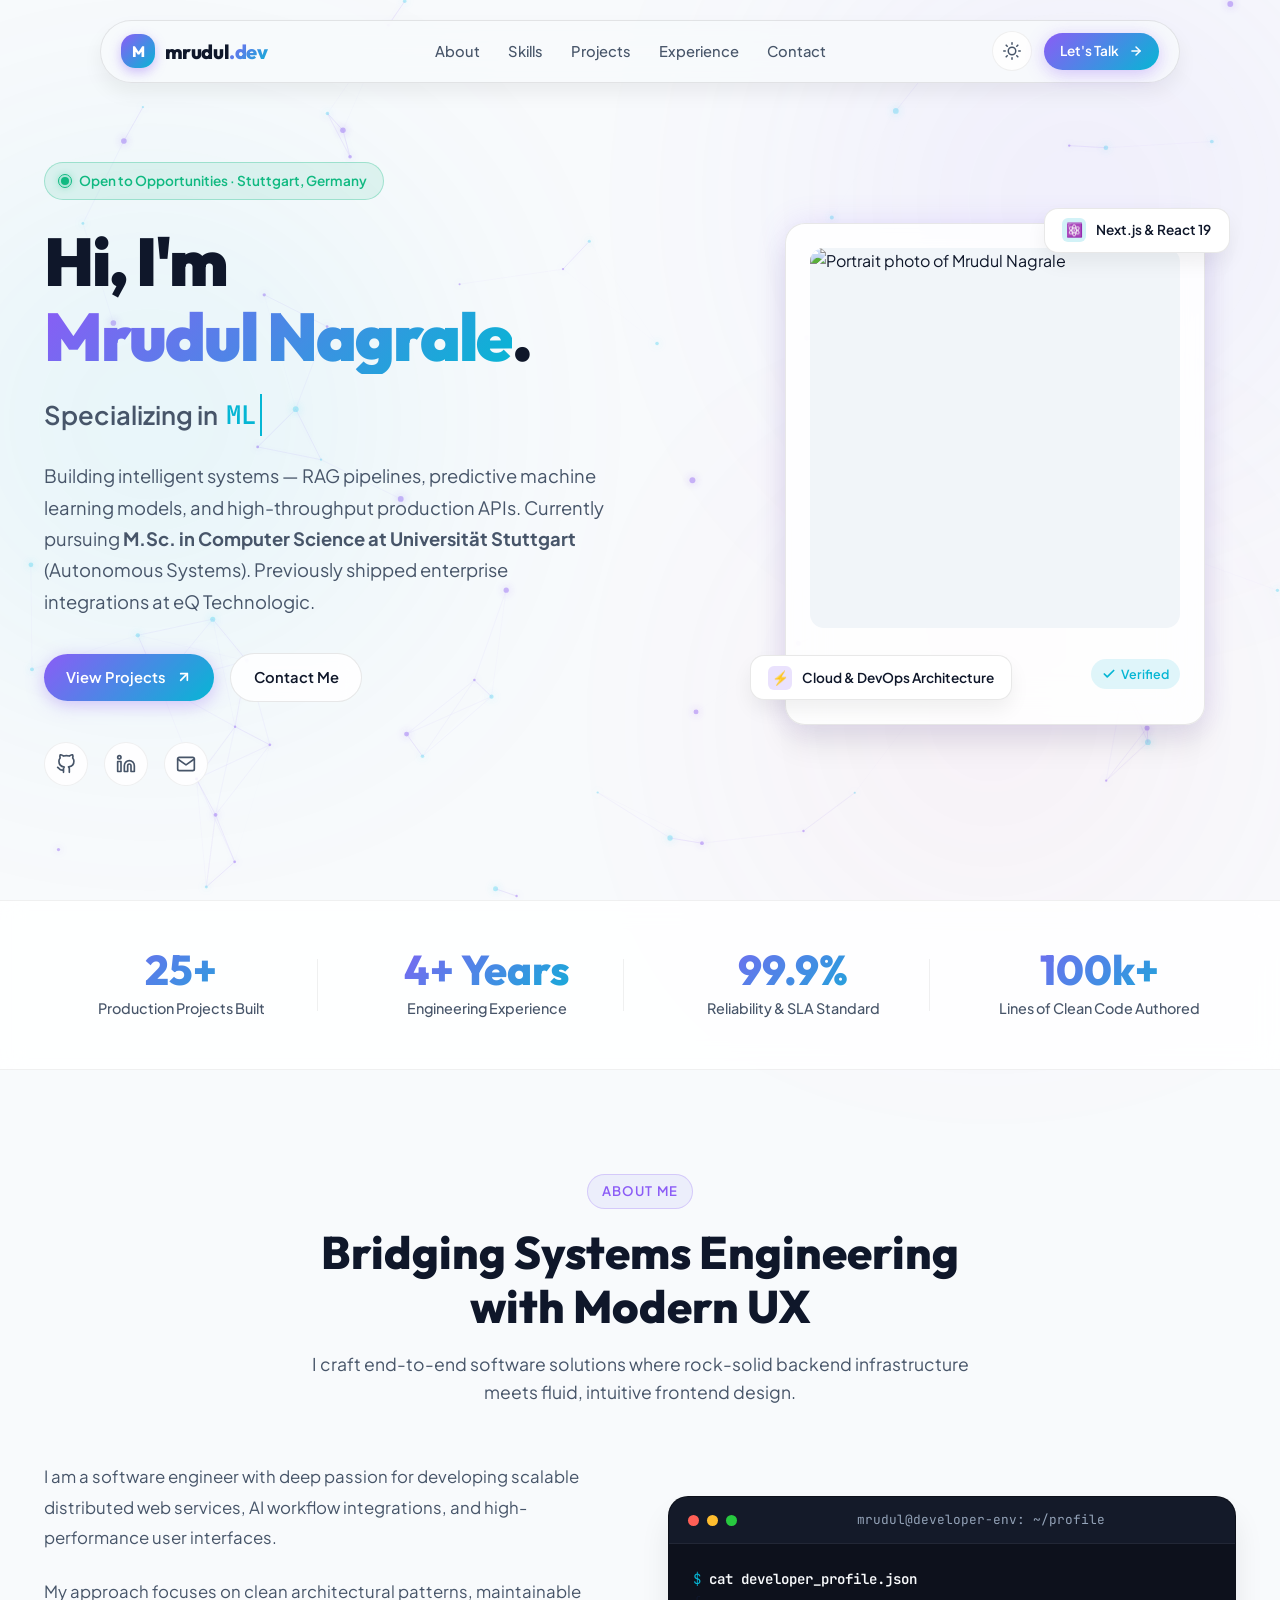
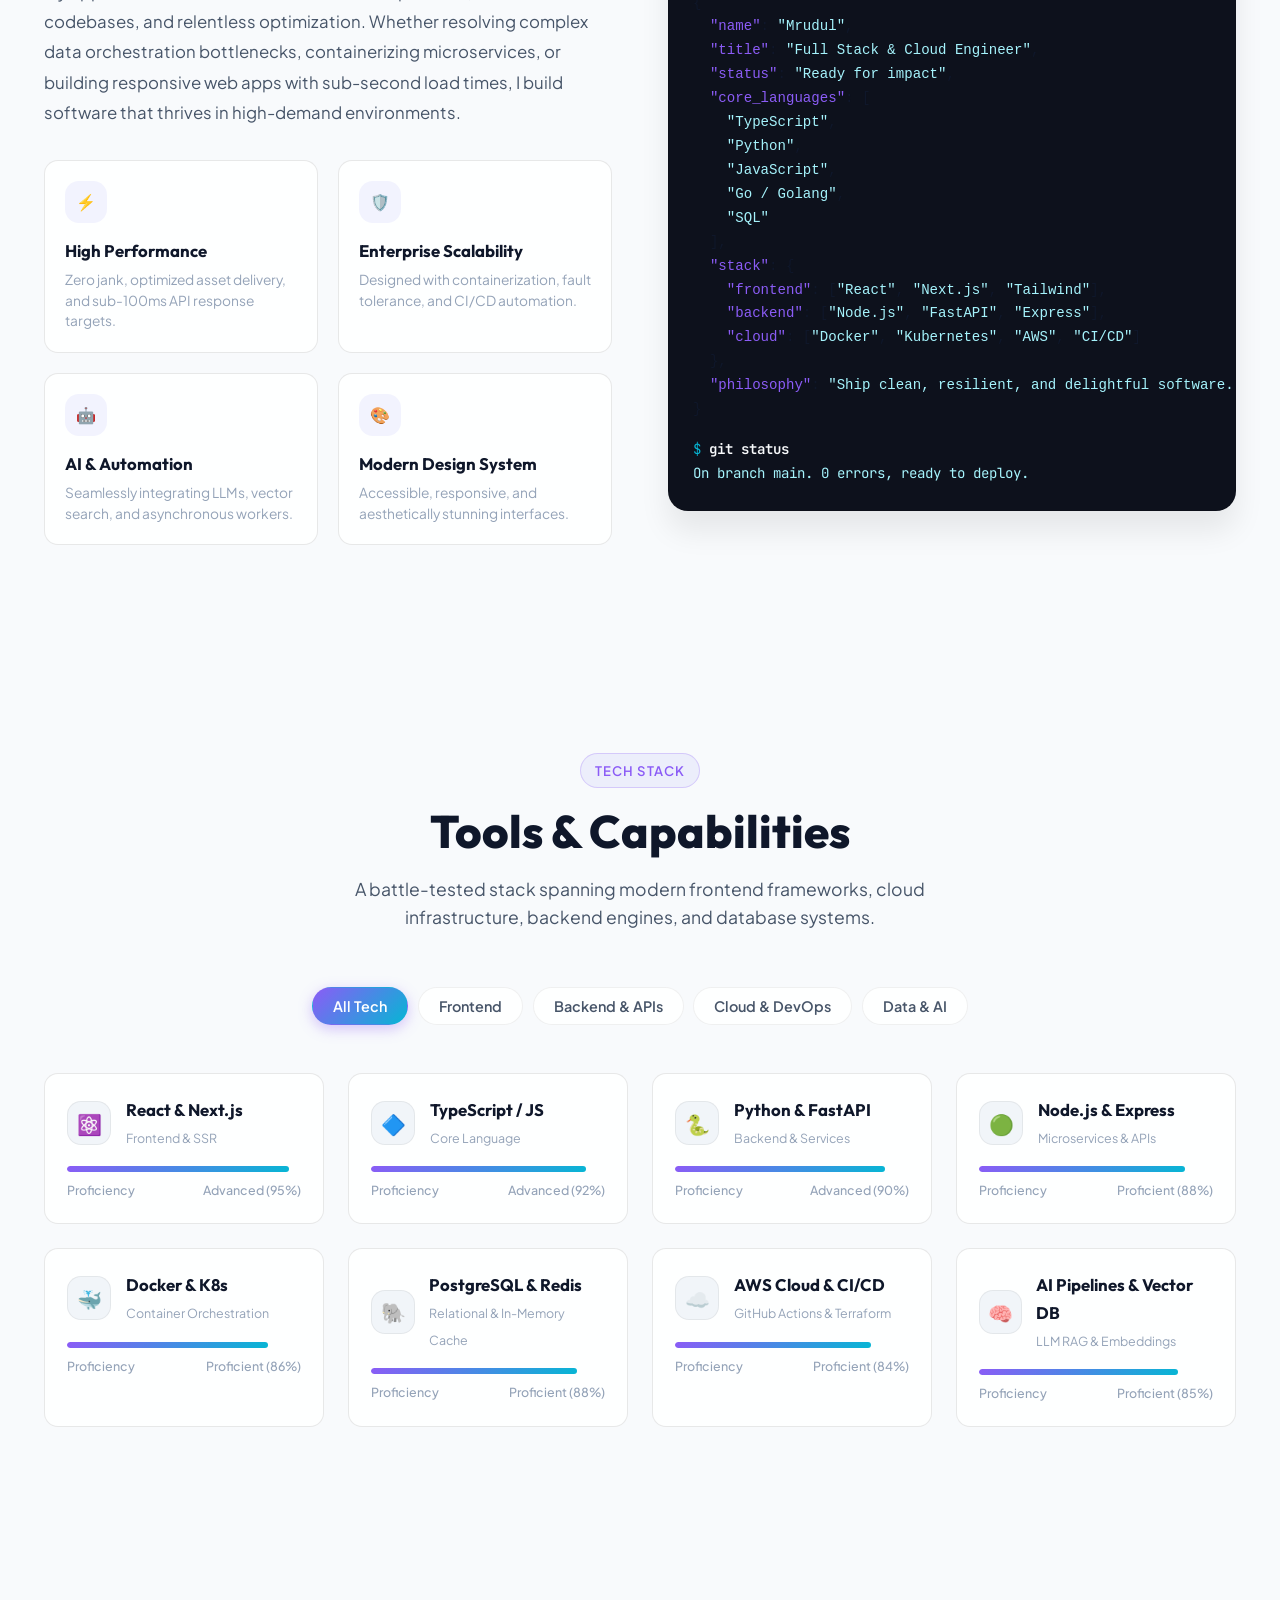
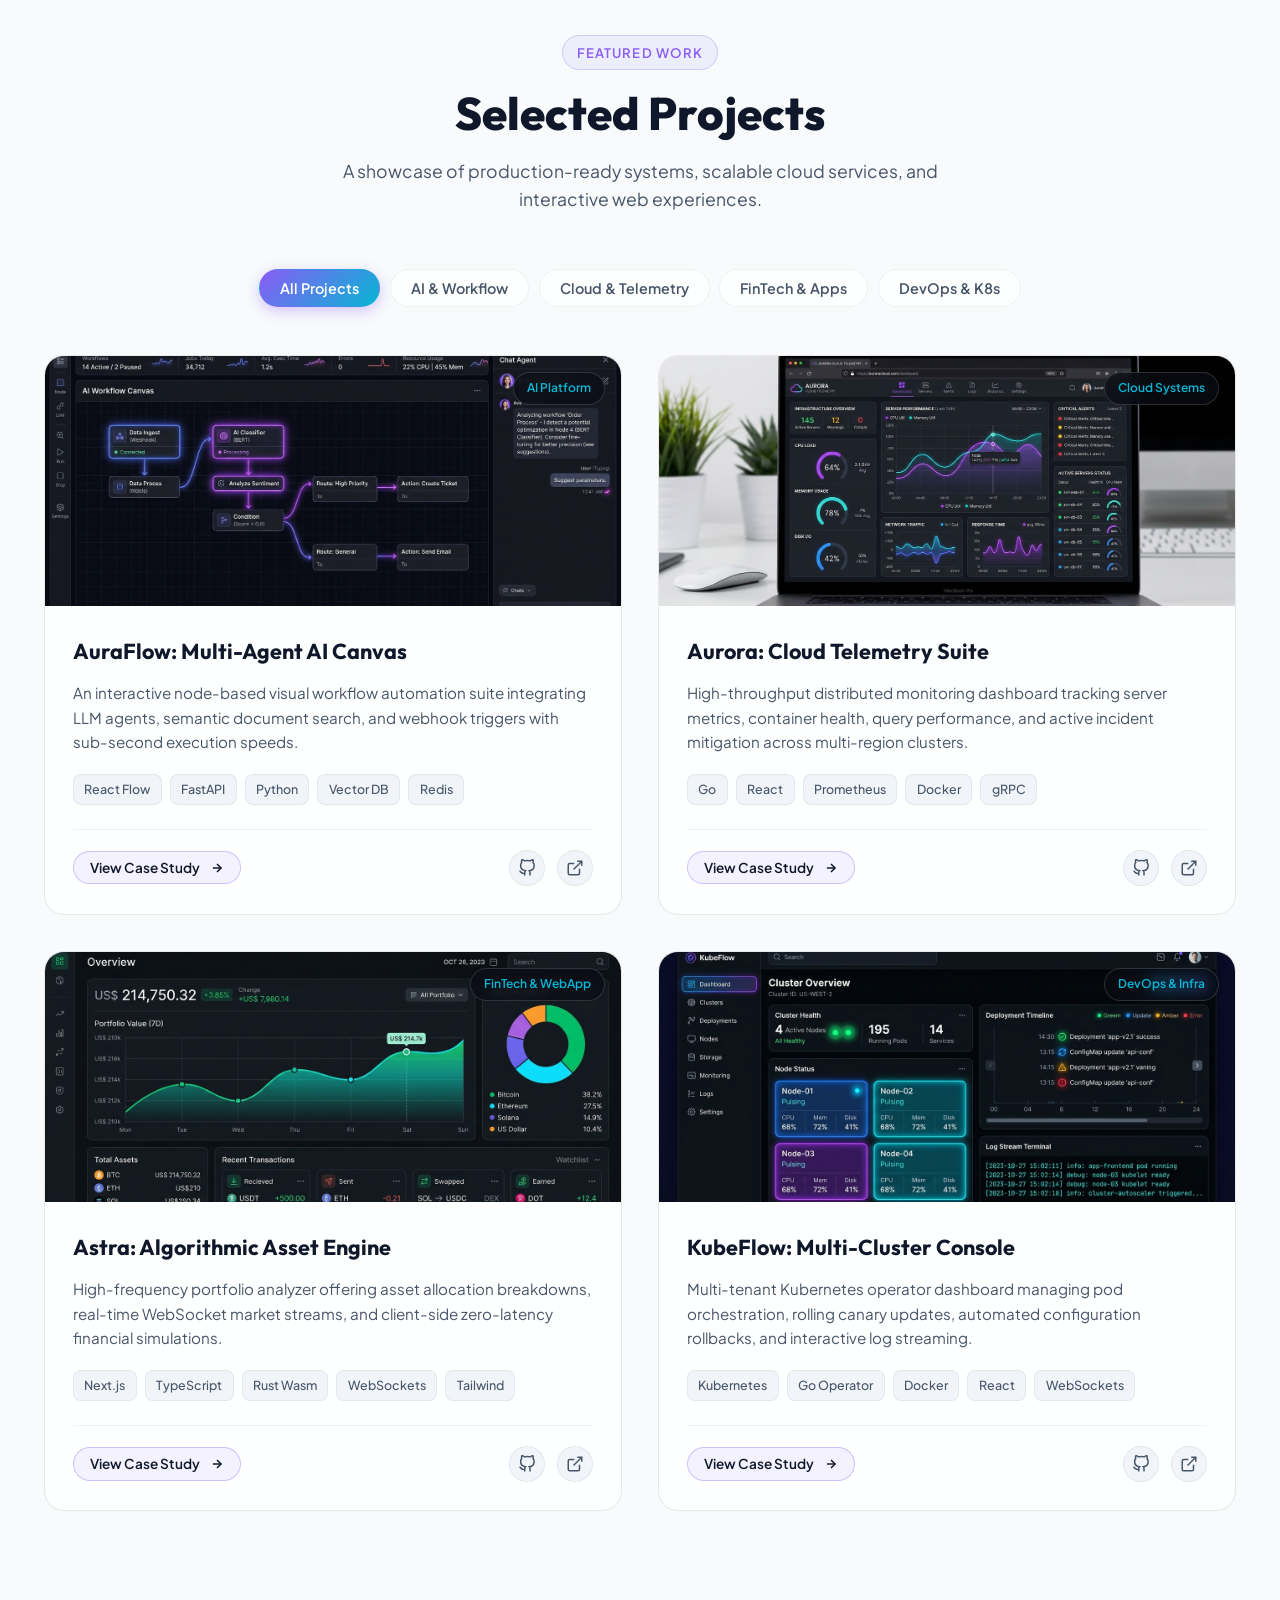
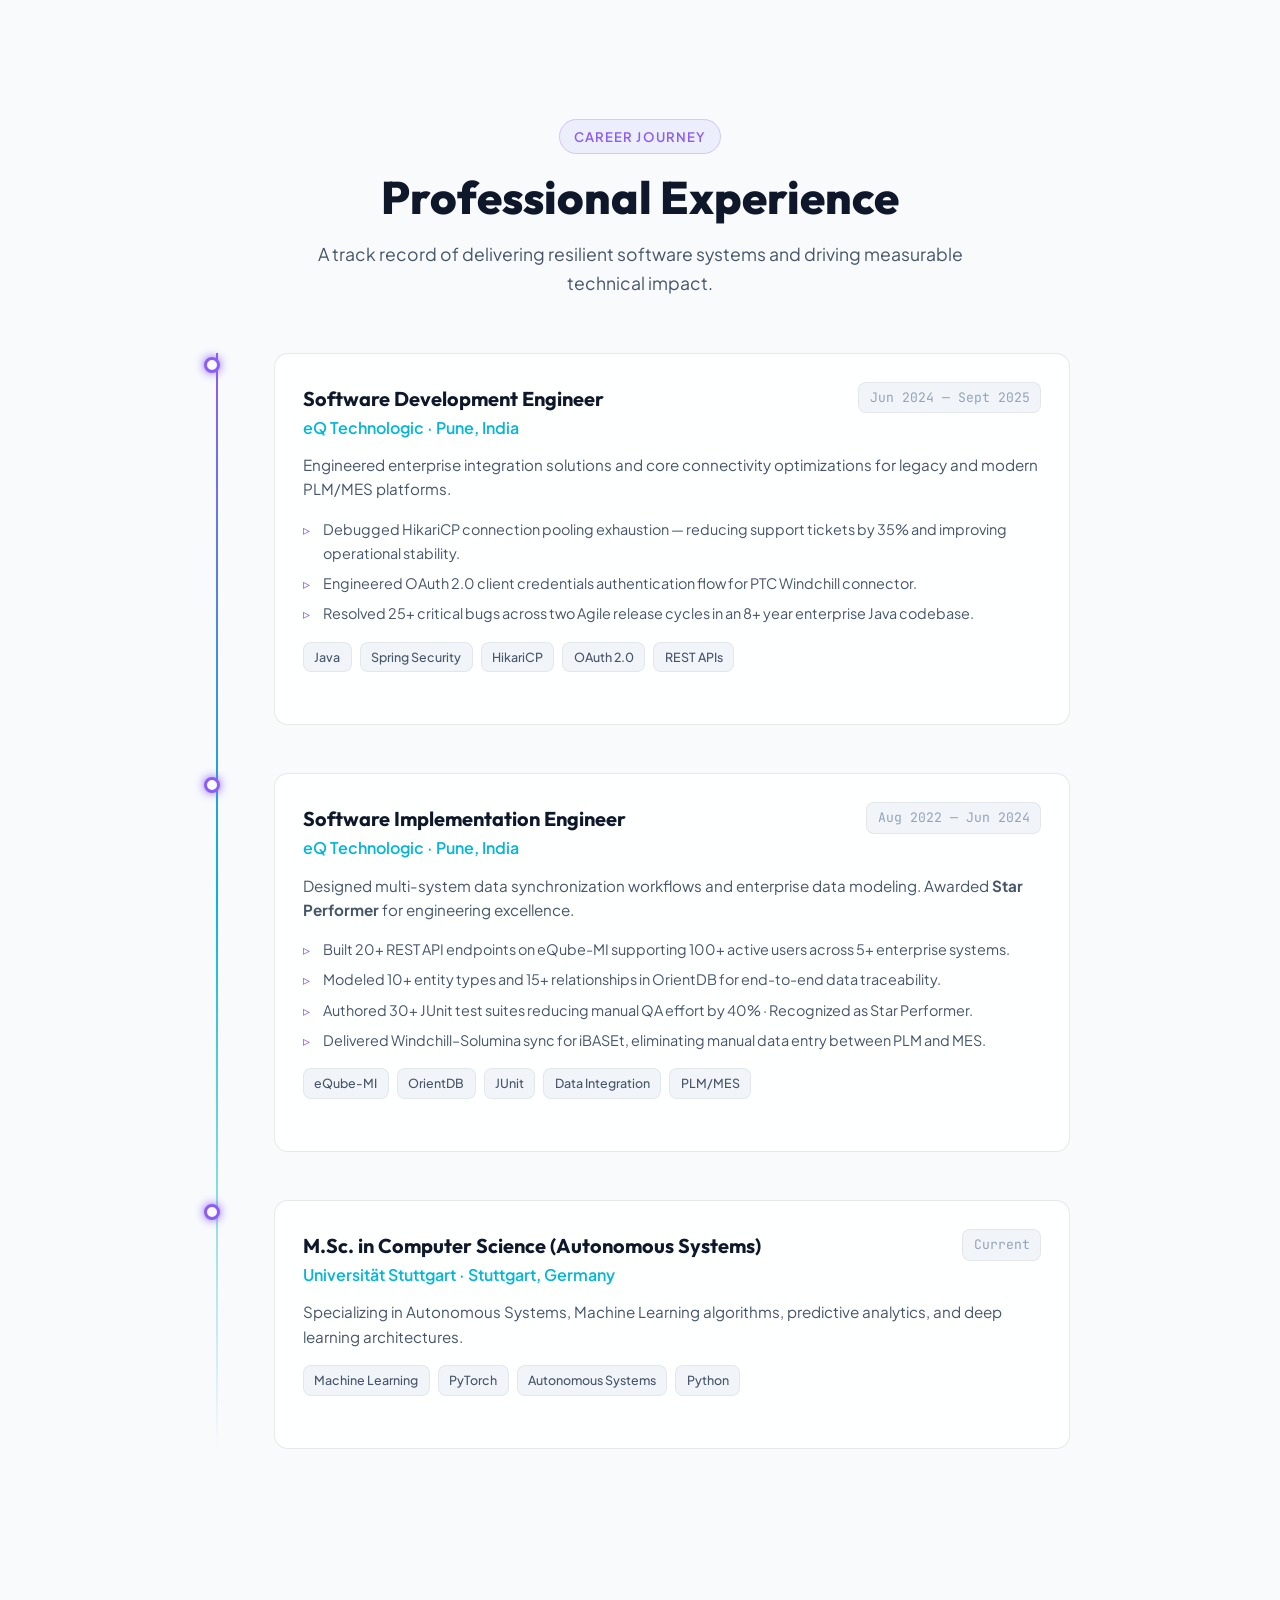
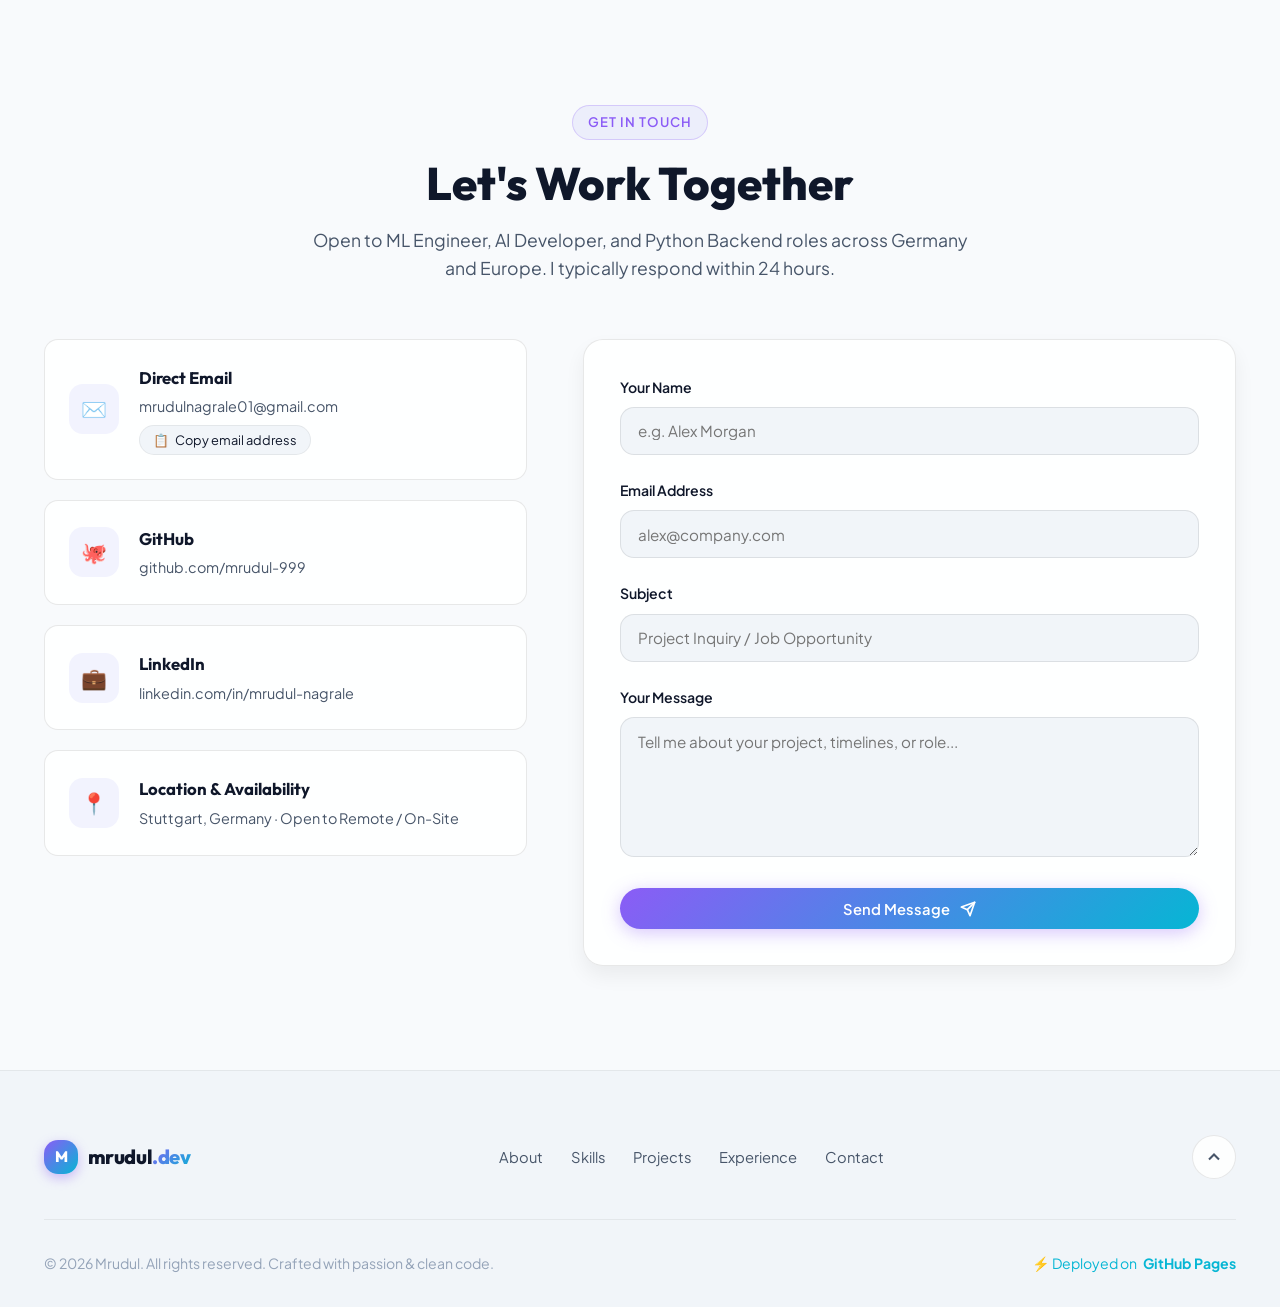
==== commit 0915bfa1: "feat: update developer portrait photo with personal image" ====
--- a/index.html
+++ b/index.html
@@ -179,7 +179,7 @@
 
             <div class="developer-card" id="hero-dev-card">
               <div class="developer-avatar-container">
-                <img src="assets/images/Image.png" alt="Portrait photo of Mrudul Nagrale" class="developer-avatar" loading="eager">
+                <img src="assets/images/avatar.jpeg" alt="Portrait photo of Mrudul Nagrale" class="developer-avatar" loading="eager">
               </div>
 
               <div class="developer-card-footer">
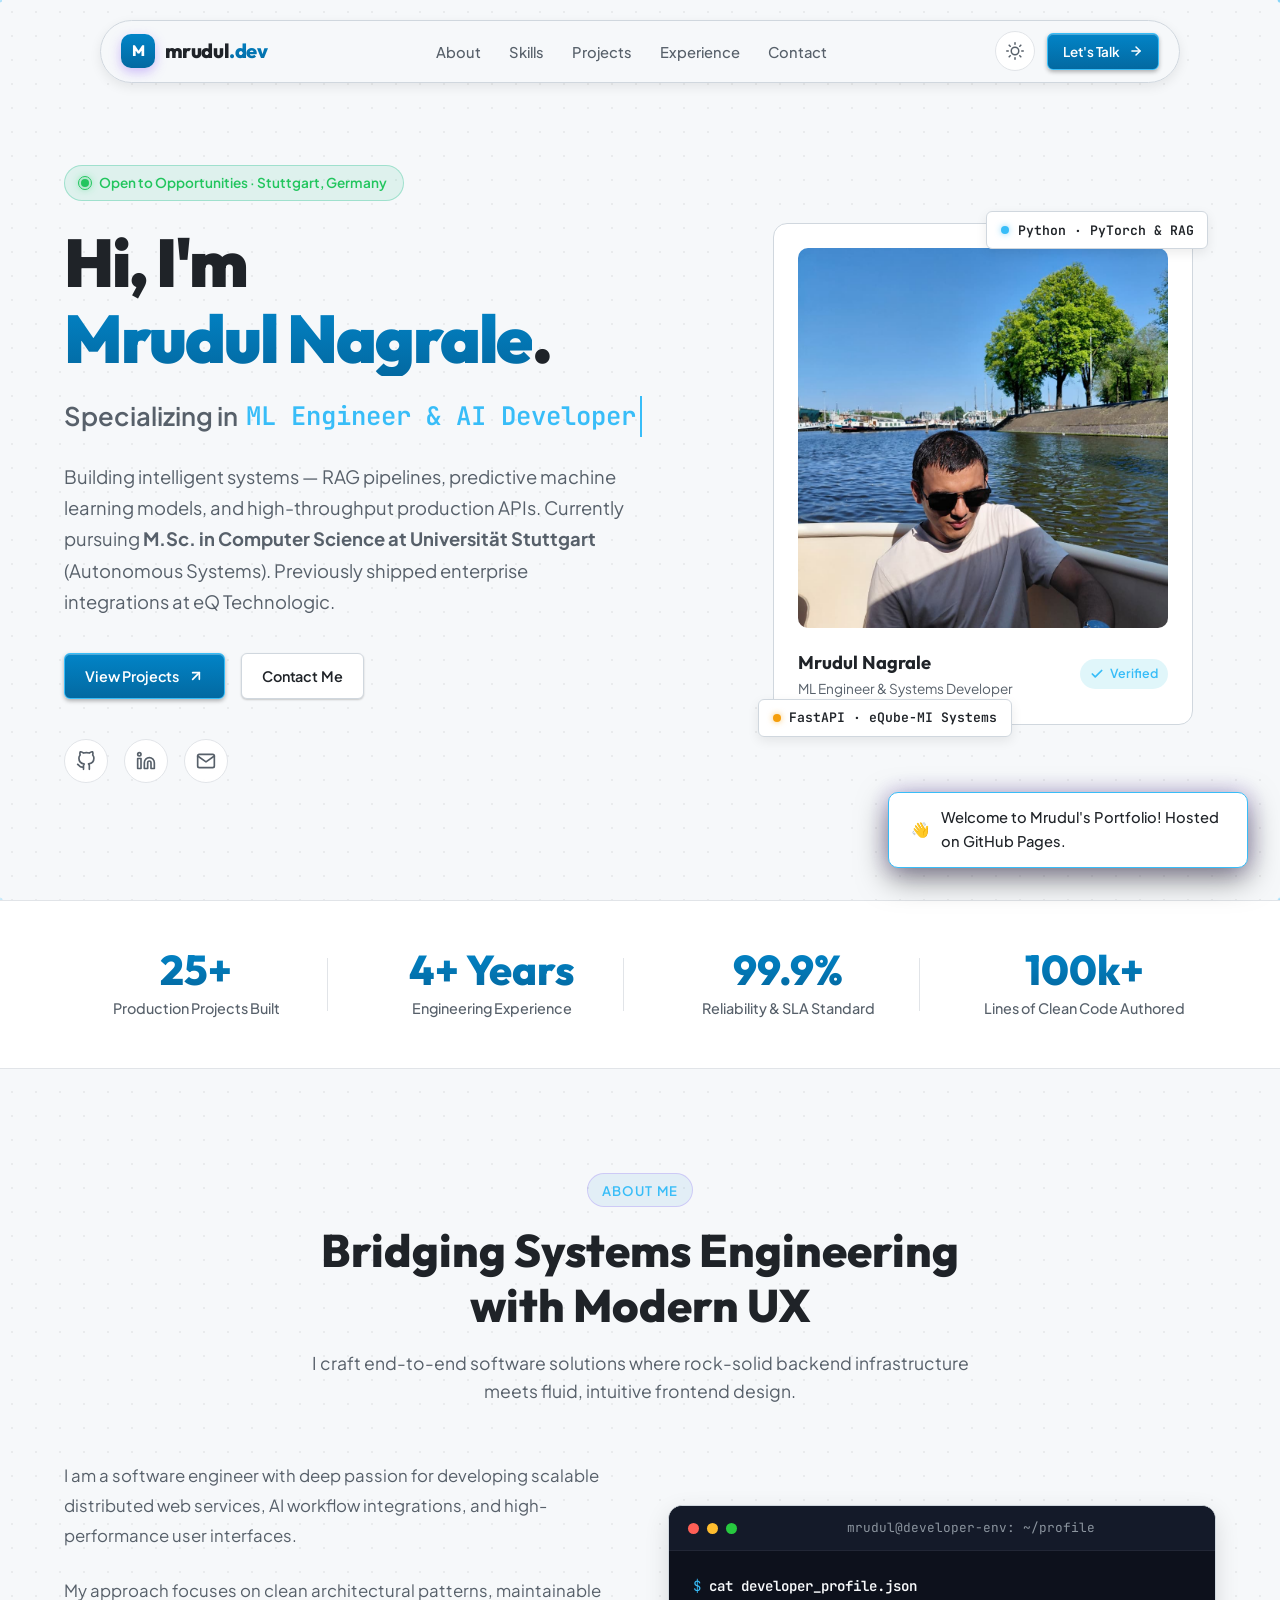
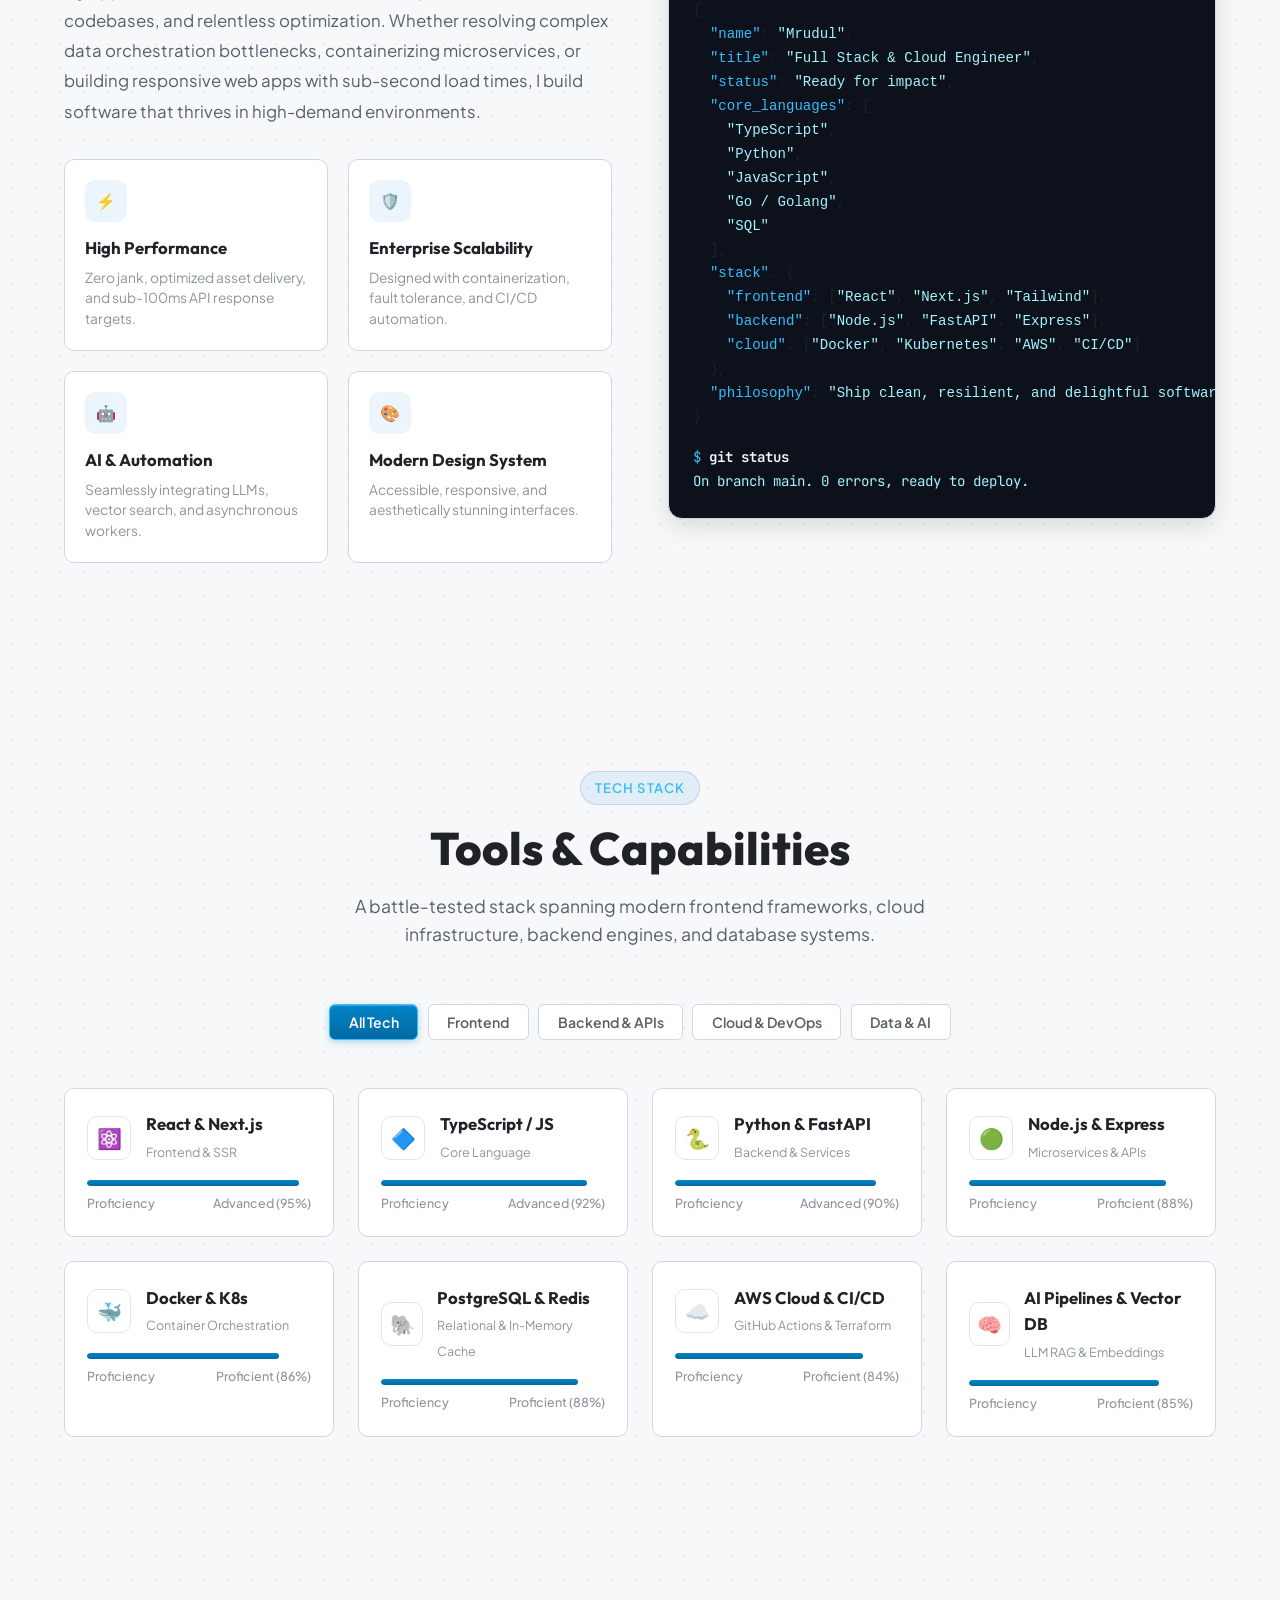
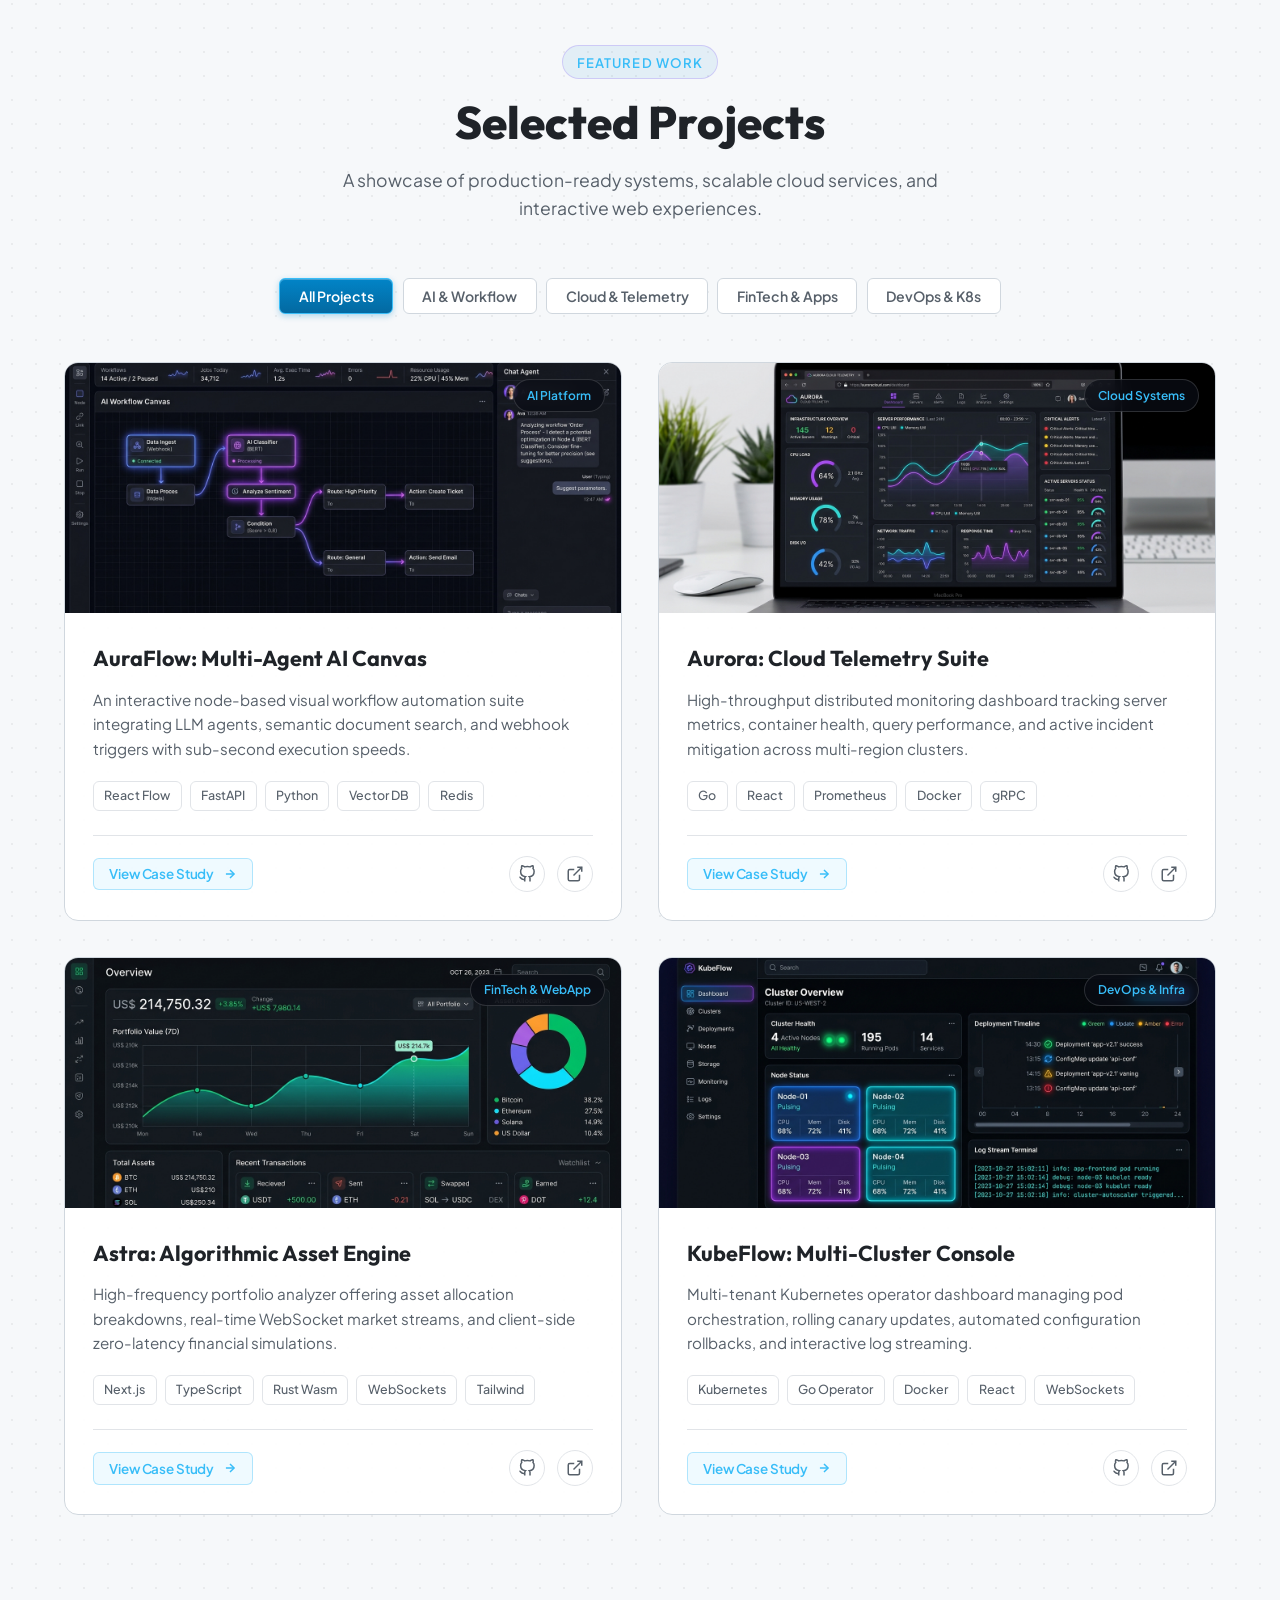
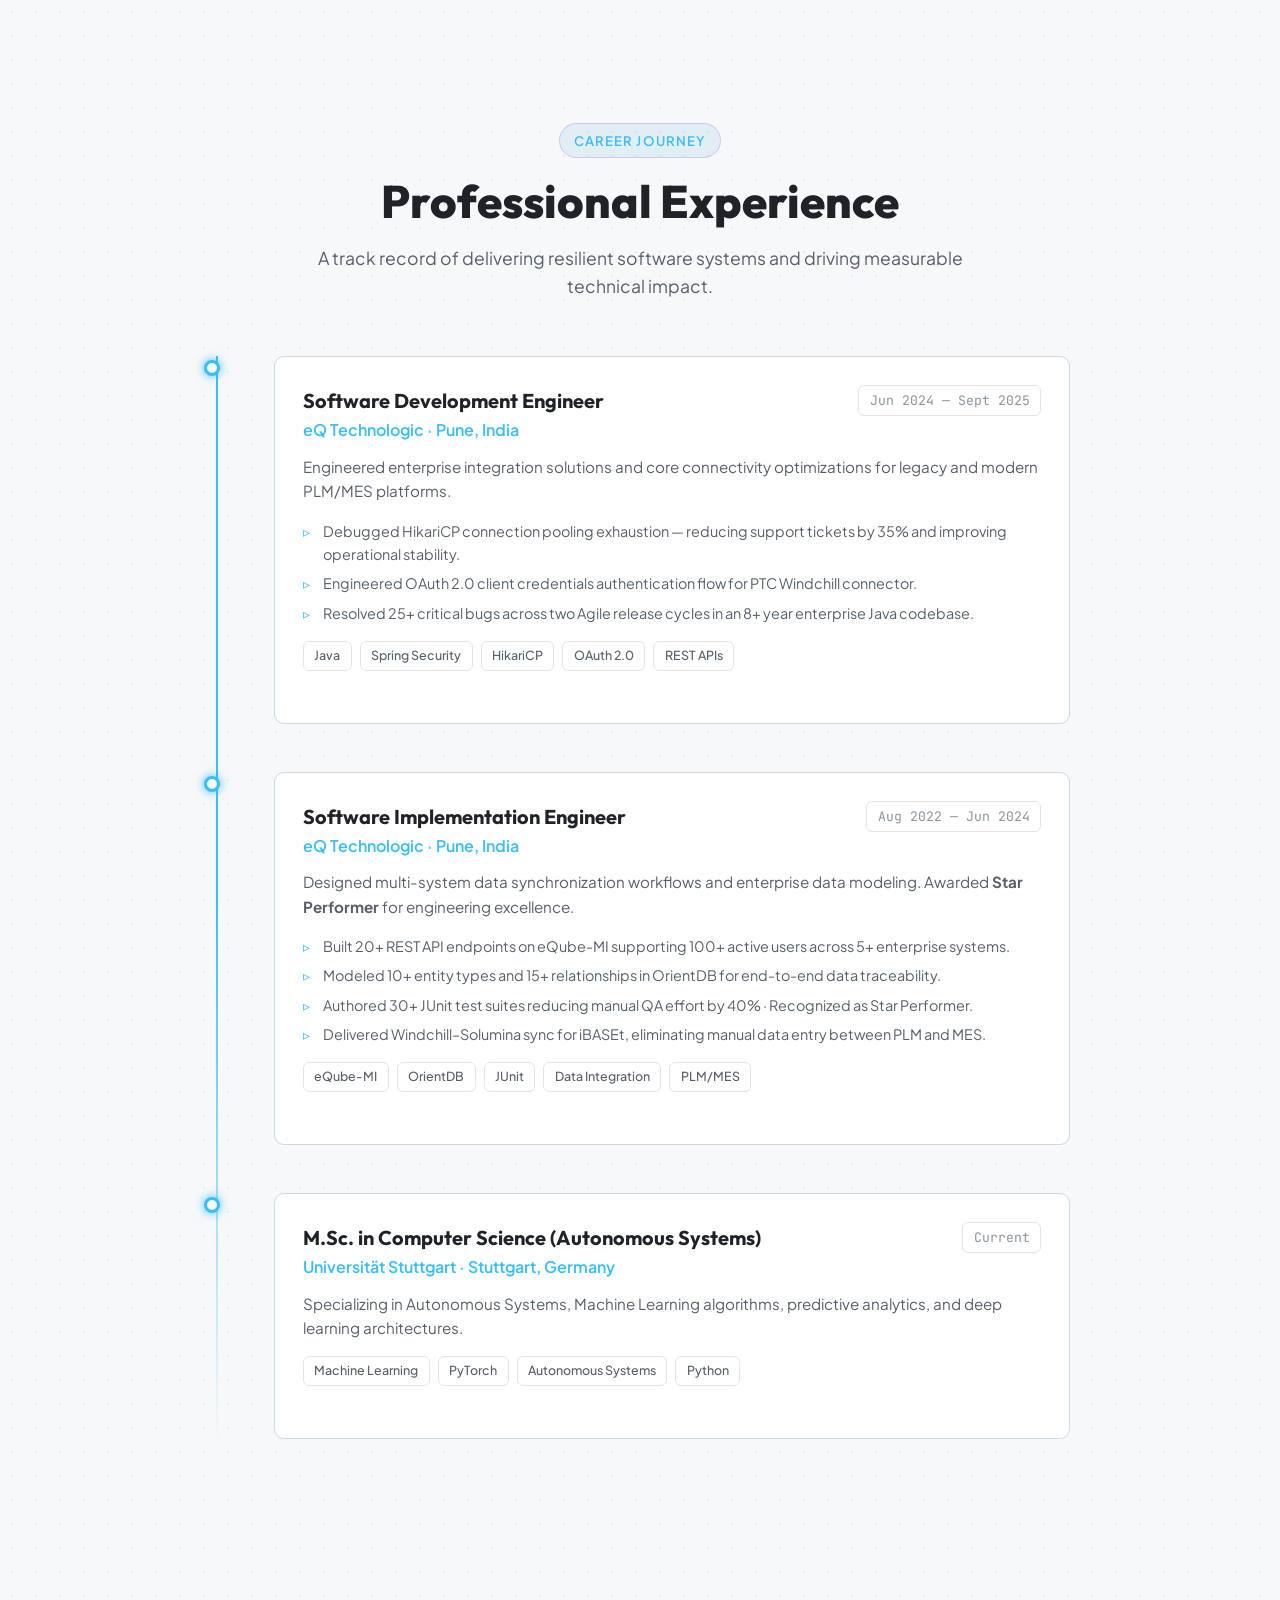
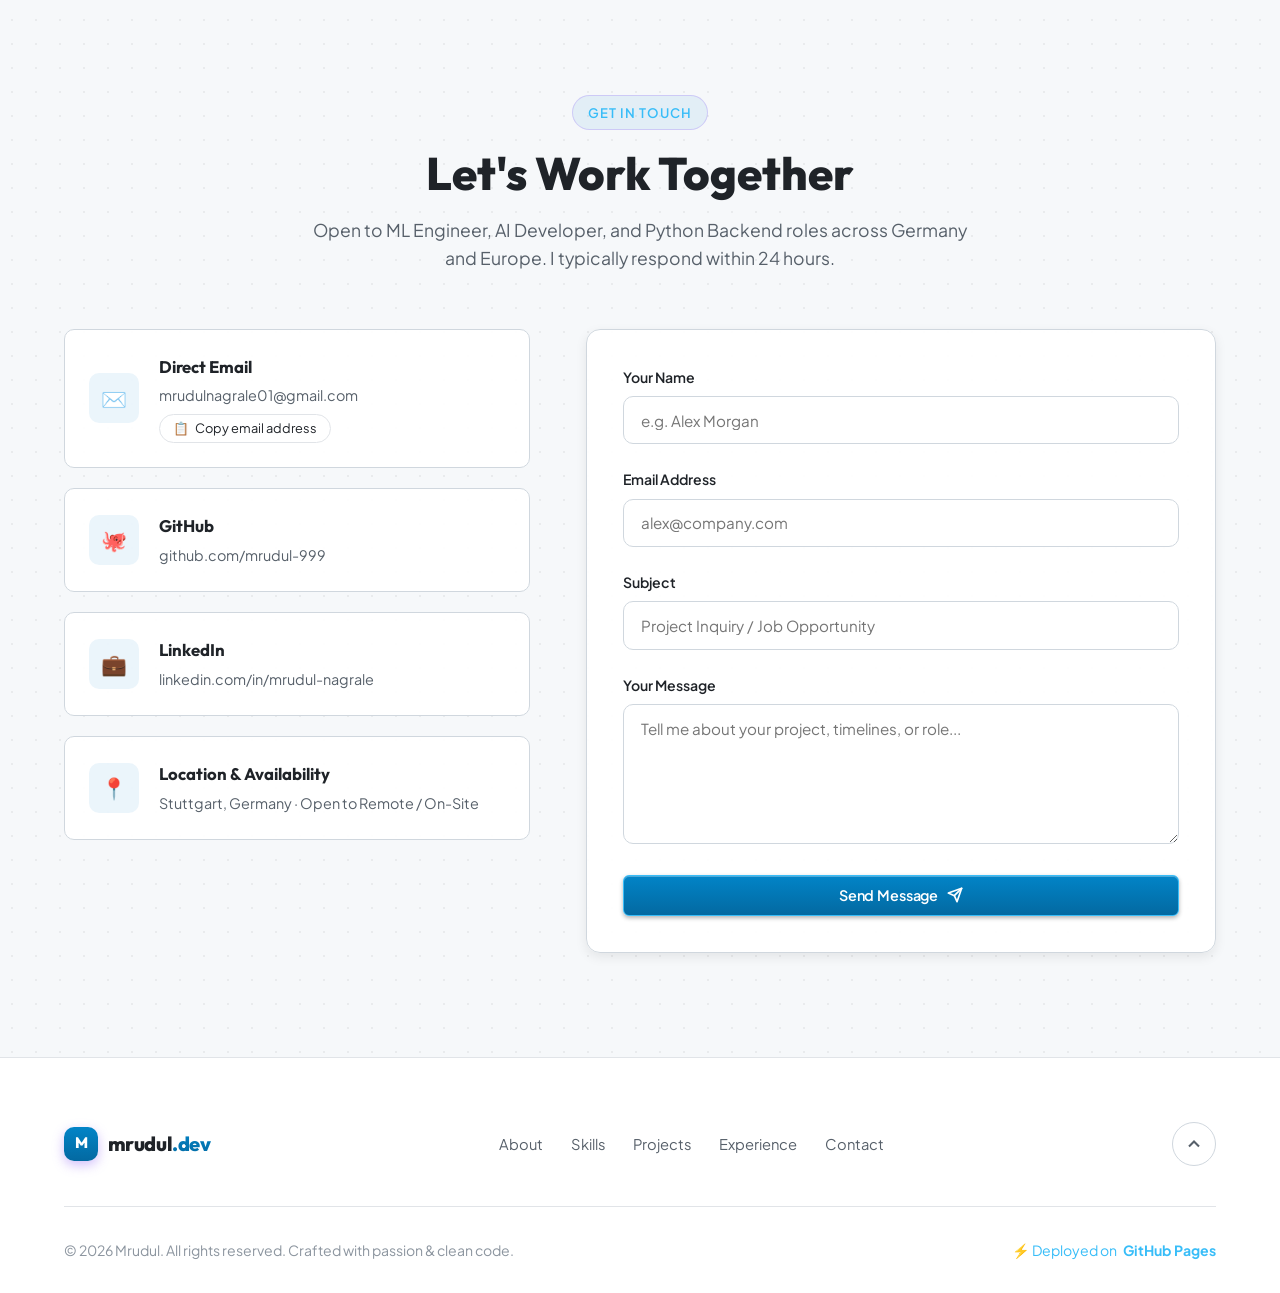
==== commit 370f2be5: "feat: switch to clean atomic developer theme with atomic button styling" ====
--- a/index.html
+++ b/index.html
@@ -8,8 +8,8 @@
   <!-- Primary Meta Tags & SEO -->
   <title>Mrudul Nagrale | ML Engineer & Systems Developer</title>
   <meta name="title" content="Mrudul Nagrale | ML Engineer & Systems Developer">
-  <meta name="description" content="Portfolio of Mrudul Nagrale - ML Engineer, AI Developer, and Systems Engineer pursuing M.Sc. in Computer Science at Universität Stuttgart. Specializing in RAG pipelines, predictive models, and scalable APIs.">
-  <meta name="keywords" content="Mrudul Nagrale, ML Engineer, AI Developer, Python Backend, LangChain, PyTorch, RAG, FastAPI, Universität Stuttgart, GitHub Pages">
+  <meta name="description" content="Portfolio of Mrudul Nagrale - ML Engineer, AI Developer, and Migration & Integration Engineer pursuing M.Sc. in Computer Science at Universität Stuttgart. Specializing in Autonomous Systems.">
+  <meta name="keywords" content="Mrudul Nagrale, Backend Engineer, AI Developer, Python, Java, LangChain, PyTorch, RAG, FastAPI, Universität Stuttgart">
   <meta name="author" content="Mrudul Nagrale">
   <meta name="robots" content="index, follow">
 
@@ -166,26 +166,26 @@
         <!-- 3D Interactive Hero Card -->
         <div class="hero-visual">
           <div class="developer-card-wrapper">
-            <!-- Floating Tech Badges -->
+            <!-- Floating Tech Badges (Atomic Style) -->
             <div class="floating-badge badge-top-right">
-              <div class="badge-icon react">⚛️</div>
-              <span>Next.js & React 19</span>
+              <span class="atomic-dot cyan"></span>
+              <span>Python · PyTorch & RAG</span>
             </div>
 
             <div class="floating-badge badge-bottom-left">
-              <div class="badge-icon cloud">⚡</div>
-              <span>Cloud & DevOps Architecture</span>
+              <span class="atomic-dot amber"></span>
+              <span>FastAPI · eQube-MI Systems</span>
             </div>
 
             <div class="developer-card" id="hero-dev-card">
               <div class="developer-avatar-container">
-                <img src="assets/images/avatar.jpeg" alt="Portrait photo of Mrudul Nagrale" class="developer-avatar" loading="eager">
+                <img src="assets/images/avatar.png" alt="Portrait photo of Mrudul Nagrale" class="developer-avatar" loading="eager">
               </div>
 
               <div class="developer-card-footer">
                 <div>
-                  <h3 class="card-title">Mrudul</h3>
-                  <p class="card-subtitle">Senior Software Engineer</p>
+                  <h3 class="card-title">Mrudul Nagrale</h3>
+                  <p class="card-subtitle">ML Engineer & Systems Developer</p>
                 </div>
                 <div class="verified-badge">
                   <svg width="14" height="14" viewBox="0 0 24 24" fill="none" stroke="currentColor" stroke-width="3" stroke-linecap="round" stroke-linejoin="round">
--- a/css/style.css
+++ b/css/style.css
@@ -7,89 +7,100 @@
 @import url('https://fonts.googleapis.com/css2?family=Outfit:wght@400;500;600;700;800;900&family=Plus+Jakarta+Sans:wght@300;400;500;600;700&family=JetBrains+Mono:wght@400;500;600&display=swap');
 
 :root {
-  /* Dark Theme (Default) */
-  --bg-primary: #0a0c14;
-  --bg-secondary: #101424;
-  --bg-card: rgba(18, 22, 38, 0.72);
-  --bg-card-hover: rgba(28, 35, 58, 0.85);
-  --bg-card-solid: #151a2d;
-  --bg-glass: rgba(16, 20, 36, 0.6);
-  --bg-glass-nav: rgba(10, 12, 20, 0.8);
-  --bg-badge: rgba(99, 102, 241, 0.12);
-
-  /* Borders */
-  --border-subtle: rgba(255, 255, 255, 0.08);
-  --border-card: rgba(255, 255, 255, 0.12);
-  --border-focus: rgba(139, 92, 246, 0.6);
+  /* Atomic Dark Theme (Default) */
+  --bg-primary: #0d1117;           /* Deep obsidian engineering slate */
+  --bg-secondary: #161b22;         /* Solid graphite surface */
+  --bg-card: rgba(22, 27, 34, 0.85);
+  --bg-card-hover: #1f242c;
+  --bg-card-solid: #161b22;
+  --bg-glass: rgba(22, 27, 34, 0.85);
+  --bg-glass-nav: rgba(13, 17, 23, 0.92);
+  --bg-badge: rgba(56, 189, 248, 0.1);
+
+  /* Atomic Borders - Crisp 1px engineering lines */
+  --border-subtle: #21262d;
+  --border-card: #30363d;
+  --border-focus: #38bdf8;
 
   /* Typography Colors */
-  --text-primary: #f8fafc;
-  --text-secondary: #94a3b8;
-  --text-muted: #64748b;
-  --text-accent: #a78bfa;
-
-  /* Primary Accent & Gradients */
-  --accent-purple: #8b5cf6;
-  --accent-cyan: #06b6d4;
-  --accent-emerald: #10b981;
+  --text-primary: #f0f6fc;
+  --text-secondary: #8b949e;
+  --text-muted: #6e7681;
+  --text-accent: #38bdf8;
+
+  /* Atomic Color Accents */
+  --atomic-cyan: #38bdf8;
+  --atomic-blue: #0284c7;
+  --atomic-cobalt: #0969da;
+  --atomic-emerald: #22c55e;
+  --atomic-amber: #f59e0b;
+  --atomic-orange: #fb923c;
+  --atomic-rose: #f43f5e;
+
+  /* Accent Aliases */
+  --accent-purple: #38bdf8;
+  --accent-cyan: #38bdf8;
+  --accent-emerald: #22c55e;
   --accent-rose: #f43f5e;
   --accent-amber: #f59e0b;
 
-  --gradient-primary: linear-gradient(135deg, #8b5cf6 0%, #06b6d4 100%);
-  --gradient-accent: linear-gradient(135deg, #ec4899 0%, #8b5cf6 100%);
-  --gradient-glow: linear-gradient(135deg, rgba(139, 92, 246, 0.4) 0%, rgba(6, 182, 212, 0.4) 100%);
-  --gradient-card: linear-gradient(145deg, rgba(255, 255, 255, 0.05) 0%, rgba(255, 255, 255, 0.01) 100%);
-
-  /* Glow Shadows */
-  --shadow-sm: 0 4px 6px -1px rgba(0, 0, 0, 0.3), 0 2px 4px -2px rgba(0, 0, 0, 0.3);
-  --shadow-md: 0 10px 15px -3px rgba(0, 0, 0, 0.4), 0 4px 6px -4px rgba(0, 0, 0, 0.4);
-  --shadow-lg: 0 20px 25px -5px rgba(0, 0, 0, 0.5), 0 8px 10px -6px rgba(0, 0, 0, 0.5);
-  --shadow-glow: 0 0 35px rgba(139, 92, 246, 0.25);
-  --shadow-glow-cyan: 0 0 35px rgba(6, 182, 212, 0.25);
-
-  /* Layout & Sizing */
-  --container-max: 1240px;
-  --radius-sm: 8px;
-  --radius-md: 14px;
-  --radius-lg: 20px;
+  /* Atomic Gradients */
+  --gradient-primary: linear-gradient(180deg, #0284c7 0%, #0369a1 100%);
+  --gradient-accent: linear-gradient(135deg, #0284c7 0%, #38bdf8 100%);
+  --gradient-text: linear-gradient(135deg, #ffffff 40%, #38bdf8 100%);
+  --gradient-glow: none;
+  --gradient-card: none;
+
+  /* Crisp Technical Shadows */
+  --shadow-sm: 0 1px 2px rgba(0, 0, 0, 0.4);
+  --shadow-md: 0 4px 12px rgba(0, 0, 0, 0.45);
+  --shadow-lg: 0 8px 24px rgba(0, 0, 0, 0.55);
+  --shadow-glow: 0 0 16px rgba(56, 189, 248, 0.2);
+  --shadow-glow-cyan: 0 0 16px rgba(56, 189, 248, 0.2);
+
+  /* Layout & Sizing - Geometric atomic geometry */
+  --container-max: 1200px;
+  --radius-sm: 6px;
+  --radius-md: 10px;
+  --radius-lg: 14px;
   --radius-full: 9999px;
 
   /* Font Families */
-  --font-heading: 'Outfit', -apple-system, BlinkMacSystemFont, sans-serif;
-  --font-body: 'Plus Jakarta Sans', -apple-system, BlinkMacSystemFont, sans-serif;
+  --font-heading: 'Outfit', 'Plus Jakarta Sans', -apple-system, sans-serif;
+  --font-body: 'Plus Jakarta Sans', -apple-system, sans-serif;
   --font-mono: 'JetBrains Mono', monospace;
 
   /* Transitions */
-  --transition-fast: 0.18s cubic-bezier(0.16, 1, 0.3, 1);
-  --transition-normal: 0.3s cubic-bezier(0.16, 1, 0.3, 1);
-  --transition-slow: 0.6s cubic-bezier(0.16, 1, 0.3, 1);
+  --transition-fast: 0.15s ease;
+  --transition-normal: 0.25s ease;
+  --transition-slow: 0.4s ease;
 }
 
 /* Light Theme Variables */
 [data-theme="light"] {
-  --bg-primary: #f8fafc;
-  --bg-secondary: #f1f5f9;
-  --bg-card: rgba(255, 255, 255, 0.85);
-  --bg-card-hover: rgba(255, 255, 255, 0.98);
+  --bg-primary: #f6f8fa;
+  --bg-secondary: #ffffff;
+  --bg-card: rgba(255, 255, 255, 0.95);
+  --bg-card-hover: #f3f4f6;
   --bg-card-solid: #ffffff;
-  --bg-glass: rgba(255, 255, 255, 0.75);
-  --bg-glass-nav: rgba(248, 250, 252, 0.88);
-  --bg-badge: rgba(99, 102, 241, 0.08);
-
-  --border-subtle: rgba(0, 0, 0, 0.06);
-  --border-card: rgba(0, 0, 0, 0.09);
-  --border-focus: rgba(139, 92, 246, 0.5);
-
-  --text-primary: #0f172a;
-  --text-secondary: #475569;
-  --text-muted: #94a3b8;
-  --text-accent: #6d28d9;
-
-  --shadow-sm: 0 2px 4px rgba(0, 0, 0, 0.05);
-  --shadow-md: 0 10px 20px rgba(0, 0, 0, 0.06);
-  --shadow-lg: 0 20px 30px rgba(0, 0, 0, 0.08);
-  --shadow-glow: 0 0 30px rgba(139, 92, 246, 0.15);
-  --shadow-glow-cyan: 0 0 30px rgba(6, 182, 212, 0.15);
+  --bg-glass: rgba(255, 255, 255, 0.9);
+  --bg-glass-nav: rgba(246, 248, 250, 0.95);
+  --bg-badge: rgba(2, 132, 199, 0.08);
+
+  --border-subtle: #e1e4e8;
+  --border-card: #d0d7de;
+  --border-focus: #0969da;
+
+  --text-primary: #1f2328;
+  --text-secondary: #57606a;
+  --text-muted: #8c959f;
+  --text-accent: #0969da;
+
+  --shadow-sm: 0 1px 2px rgba(0, 0, 0, 0.06);
+  --shadow-md: 0 4px 12px rgba(0, 0, 0, 0.08);
+  --shadow-lg: 0 8px 24px rgba(0, 0, 0, 0.12);
+  --shadow-glow: none;
+  --shadow-glow-cyan: none;
 }
 
 /* ==========================================================================
@@ -110,13 +121,19 @@
 body {
   font-family: var(--font-body);
   background-color: var(--bg-primary);
+  background-image: radial-gradient(rgba(255, 255, 255, 0.06) 1px, transparent 1px);
+  background-size: 24px 24px;
   color: var(--text-primary);
-  line-height: 1.65;
+  line-height: 1.6;
   overflow-x: hidden;
   position: relative;
   transition: background-color var(--transition-normal), color var(--transition-normal);
   -webkit-font-smoothing: antialiased;
   -moz-osx-font-smoothing: grayscale;
+}
+
+[data-theme="light"] body {
+  background-image: radial-gradient(rgba(0, 0, 0, 0.05) 1px, transparent 1px);
 }
 
 ::selection {
@@ -178,43 +195,7 @@
 }
 
 .ambient-glow {
-  position: fixed;
-  width: 600px;
-  height: 600px;
-  border-radius: 50%;
-  filter: blur(140px);
-  z-index: -1;
-  pointer-events: none;
-  opacity: 0.18;
-  animation: floatOrb 20s infinite alternate ease-in-out;
-}
-
-.glow-1 {
-  top: -100px;
-  right: -100px;
-  background: radial-gradient(circle, var(--accent-purple) 0%, transparent 70%);
-}
-
-.glow-2 {
-  bottom: 20%;
-  left: -150px;
-  background: radial-gradient(circle, var(--accent-cyan) 0%, transparent 70%);
-  animation-duration: 25s;
-}
-
-.glow-3 {
-  top: 55%;
-  right: 5%;
-  width: 450px;
-  height: 450px;
-  background: radial-gradient(circle, #ec4899 0%, transparent 70%);
-  animation-duration: 18s;
-}
-
-@keyframes floatOrb {
-  0% { transform: translate(0, 0) scale(1); }
-  50% { transform: translate(60px, 40px) scale(1.1); }
-  100% { transform: translate(-40px, 80px) scale(0.95); }
+  display: none !important;
 }
 
 /* ==========================================================================
@@ -417,61 +398,74 @@
   color: var(--text-primary);
 }
 
-/* Action Button Styles */
+/* Action Button Styles - Atomic Engineering System */
 .btn {
   display: inline-flex;
   align-items: center;
   justify-content: center;
-  gap: 0.6rem;
-  padding: 0.7rem 1.4rem;
-  font-size: 0.92rem;
+  gap: 0.55rem;
+  padding: 0.65rem 1.25rem;
+  font-size: 0.9rem;
   font-weight: 600;
-  border-radius: var(--radius-full);
+  border-radius: var(--radius-sm);
   transition: all var(--transition-fast);
   white-space: nowrap;
+  letter-spacing: -0.01em;
 }
 
 .btn-primary {
-  background: var(--gradient-primary);
+  background: linear-gradient(180deg, #0284c7 0%, #0369a1 100%);
   color: #ffffff;
-  box-shadow: 0 4px 18px rgba(139, 92, 246, 0.35);
+  border: 1px solid #38bdf8;
+  box-shadow: inset 0 1px 0 rgba(255, 255, 255, 0.3), 0 2px 4px rgba(0, 0, 0, 0.3);
 }
 
 .btn-primary:hover {
-  transform: translateY(-2px);
-  box-shadow: 0 8px 24px rgba(139, 92, 246, 0.5);
+  background: linear-gradient(180deg, #0ea5e9 0%, #0284c7 100%);
+  border-color: #7dd3fc;
+  box-shadow: inset 0 1px 0 rgba(255, 255, 255, 0.4), 0 4px 14px rgba(2, 132, 199, 0.45);
+  transform: translateY(-1px);
+  color: #ffffff;
+}
+
+.btn-primary:active {
+  transform: translateY(1px);
+  box-shadow: inset 0 2px 4px rgba(0, 0, 0, 0.35);
 }
 
 .btn-secondary {
-  background: var(--bg-card);
+  background: var(--bg-secondary);
   color: var(--text-primary);
   border: 1px solid var(--border-card);
-  backdrop-filter: blur(10px);
+  box-shadow: 0 1px 2px rgba(0, 0, 0, 0.2);
 }
 
 .btn-secondary:hover {
   background: var(--bg-card-hover);
-  border-color: var(--accent-purple);
-  transform: translateY(-2px);
-  box-shadow: 0 4px 16px rgba(0, 0, 0, 0.2);
+  border-color: var(--border-focus);
+  color: var(--atomic-cyan);
+  transform: translateY(-1px);
 }
 
 .btn-sm {
-  padding: 0.45rem 1rem;
-  font-size: 0.85rem;
+  padding: 0.42rem 0.95rem;
+  font-size: 0.84rem;
+  border-radius: var(--radius-sm);
 }
 
 .btn-outline-glow {
-  background: rgba(139, 92, 246, 0.08);
-  border: 1px solid rgba(139, 92, 246, 0.35);
-  color: var(--text-primary);
+  background: rgba(56, 189, 248, 0.08);
+  border: 1px solid rgba(56, 189, 248, 0.35);
+  color: var(--atomic-cyan);
+  border-radius: var(--radius-sm);
 }
 
 .btn-outline-glow:hover {
-  background: rgba(139, 92, 246, 0.16);
-  border-color: var(--accent-purple);
-  box-shadow: 0 0 20px rgba(139, 92, 246, 0.3);
-  transform: translateY(-2px);
+  background: #0284c7;
+  border-color: #38bdf8;
+  color: #ffffff;
+  box-shadow: 0 2px 8px rgba(2, 132, 199, 0.4);
+  transform: translateY(-1px);
 }
 
 /* ==========================================================================
@@ -695,52 +689,56 @@
   border-radius: var(--radius-full);
 }
 
-/* Floating Badges on Hero Card */
+/* Floating Badges on Hero Card - Atomic Tags */
 .floating-badge {
   position: absolute;
-  padding: 0.6rem 1.1rem;
+  padding: 0.45rem 0.85rem;
   background: var(--bg-card-solid);
   border: 1px solid var(--border-card);
-  backdrop-filter: blur(16px);
-  border-radius: var(--radius-md);
+  border-radius: var(--radius-sm);
   box-shadow: var(--shadow-md);
   display: flex;
   align-items: center;
-  gap: 0.6rem;
-  font-size: 0.85rem;
+  gap: 0.55rem;
+  font-size: 0.82rem;
+  font-family: var(--font-mono);
   font-weight: 600;
+  color: var(--text-primary);
   z-index: 3;
-  animation: floatSlow 4s ease-in-out infinite alternate;
 }
 
 .badge-top-right {
-  top: -15px;
-  right: -25px;
-  animation-delay: 0.5s;
+  top: -12px;
+  right: -15px;
 }
 
 .badge-bottom-left {
-  bottom: 25px;
-  left: -35px;
-  animation-delay: 1.5s;
-}
-
-@keyframes floatSlow {
-  0% { transform: translateY(0px); }
-  100% { transform: translateY(-12px); }
-}
+  bottom: -12px;
+  left: -15px;
+}
+
+.atomic-dot {
+  width: 8px;
+  height: 8px;
+  border-radius: 50%;
+  display: inline-block;
+  flex-shrink: 0;
+}
+.atomic-dot.cyan { background: #38bdf8; box-shadow: 0 0 6px rgba(56, 189, 248, 0.6); }
+.atomic-dot.amber { background: #f59e0b; box-shadow: 0 0 6px rgba(245, 158, 11, 0.6); }
+.atomic-dot.emerald { background: #22c55e; box-shadow: 0 0 6px rgba(34, 197, 94, 0.6); }
 
 .badge-icon {
-  width: 24px;
-  height: 24px;
+  width: 20px;
+  height: 20px;
   display: flex;
   align-items: center;
   justify-content: center;
-  border-radius: 6px;
-}
-
-.badge-icon.react { background: rgba(6, 182, 212, 0.18); color: #06b6d4; }
-.badge-icon.cloud { background: rgba(139, 92, 246, 0.18); color: #8b5cf6; }
+  border-radius: 4px;
+}
+
+.badge-icon.react { background: rgba(56, 189, 248, 0.15); color: #38bdf8; }
+.badge-icon.cloud { background: rgba(245, 158, 11, 0.15); color: #f59e0b; }
 
 /* ==========================================================================
    Metrics / Stats Strip
@@ -915,26 +913,26 @@
 }
 
 .tab-btn {
-  padding: 0.55rem 1.25rem;
-  border-radius: var(--radius-full);
-  font-size: 0.9rem;
+  padding: 0.5rem 1.15rem;
+  border-radius: var(--radius-sm);
+  font-size: 0.88rem;
   font-weight: 600;
   color: var(--text-secondary);
-  background: var(--bg-card);
-  border: 1px solid var(--border-subtle);
+  background: var(--bg-secondary);
+  border: 1px solid var(--border-card);
   transition: all var(--transition-fast);
 }
 
 .tab-btn:hover {
   color: var(--text-primary);
-  border-color: var(--border-card);
+  border-color: var(--border-focus);
 }
 
 .tab-btn.active {
-  background: var(--gradient-primary);
+  background: linear-gradient(180deg, #0284c7 0%, #0369a1 100%);
   color: #ffffff;
-  border-color: transparent;
-  box-shadow: 0 4px 14px rgba(139, 92, 246, 0.35);
+  border-color: #38bdf8;
+  box-shadow: inset 0 1px 0 rgba(255, 255, 255, 0.25), 0 2px 6px rgba(2, 132, 199, 0.3);
 }
 
 .skills-grid {
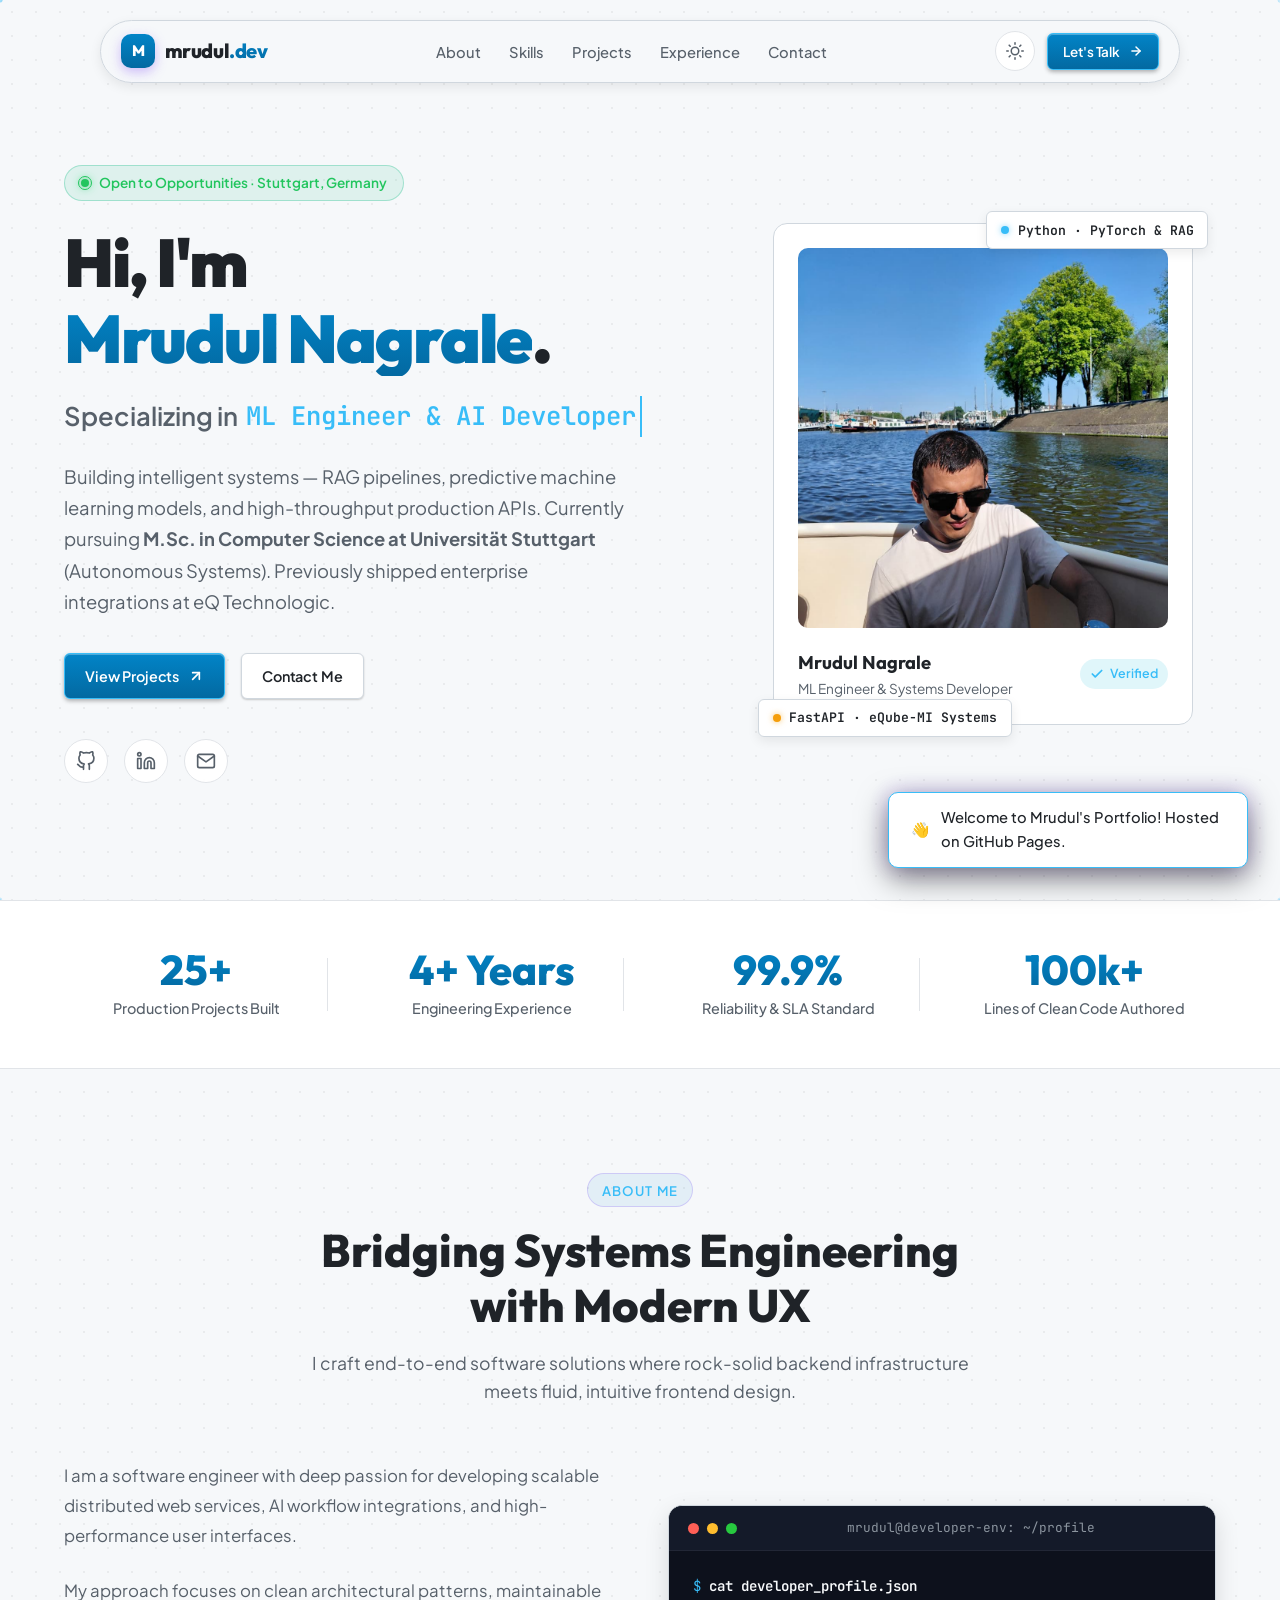
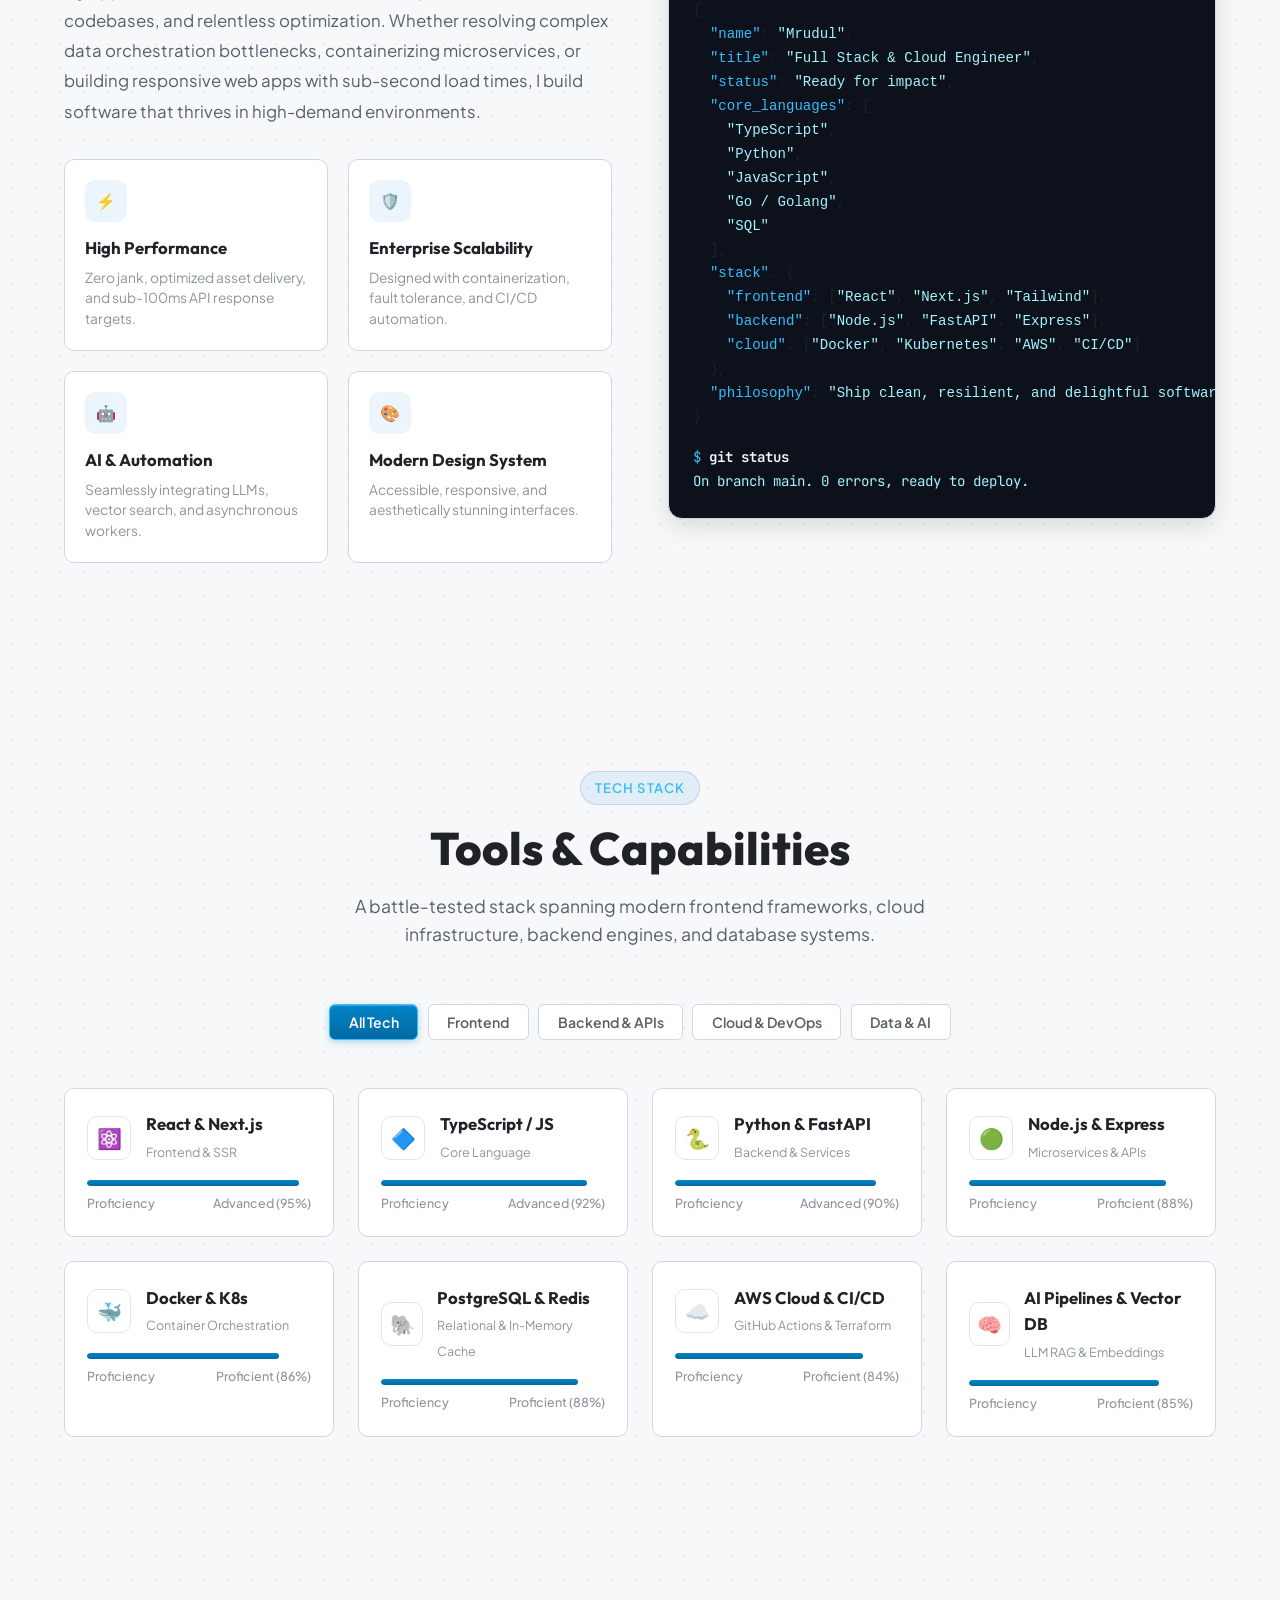
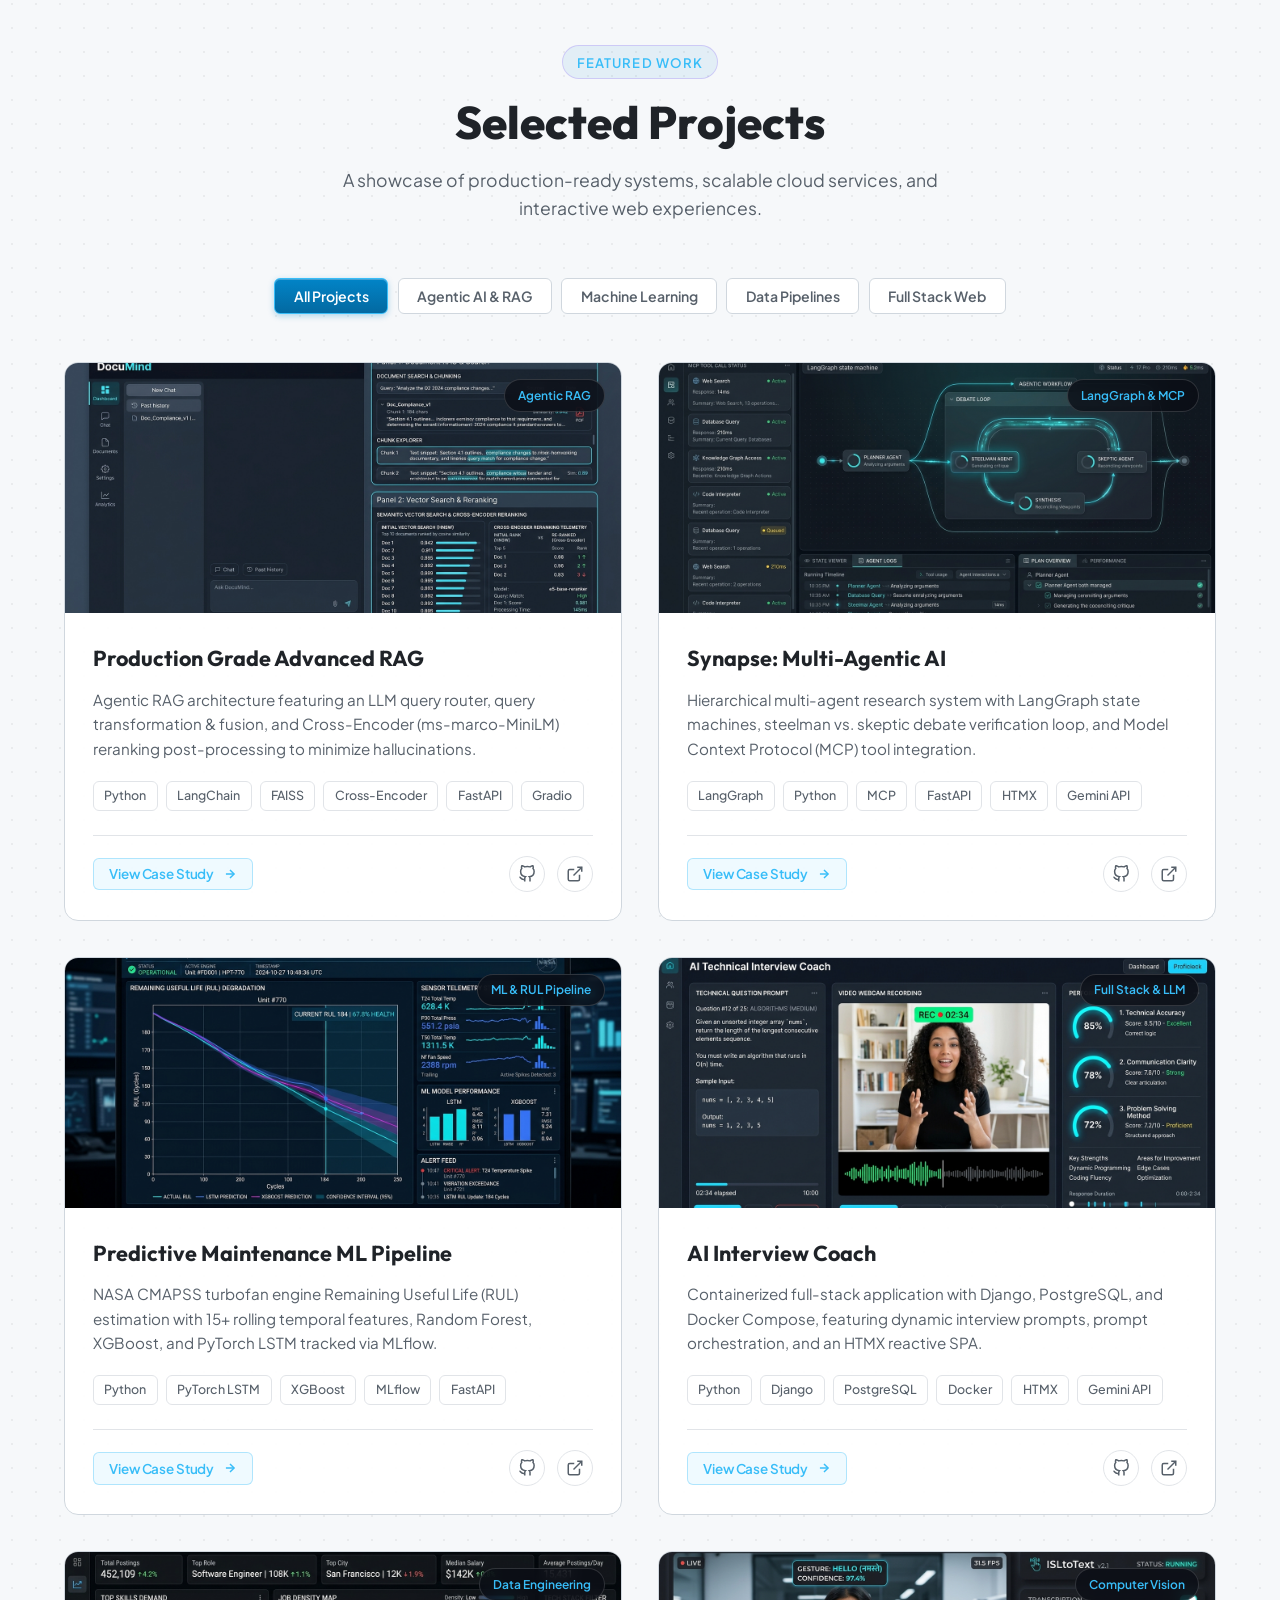
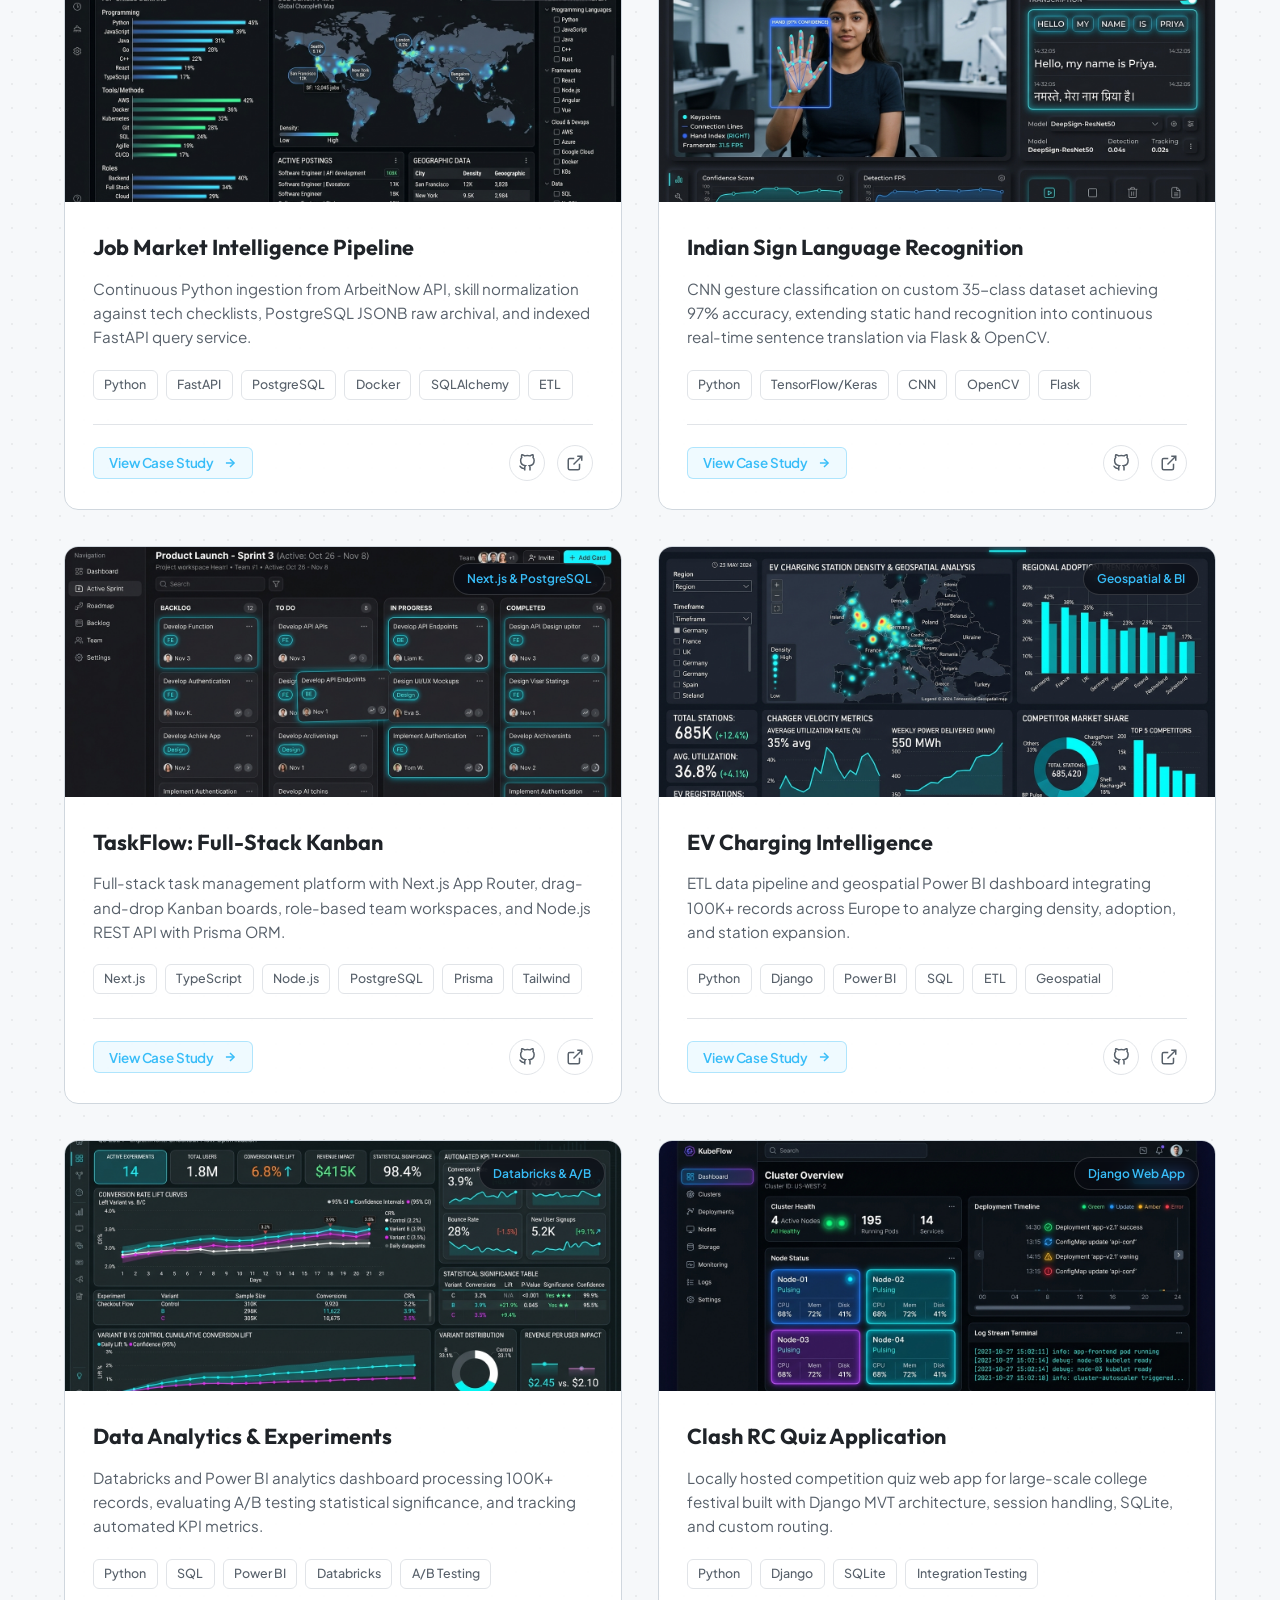
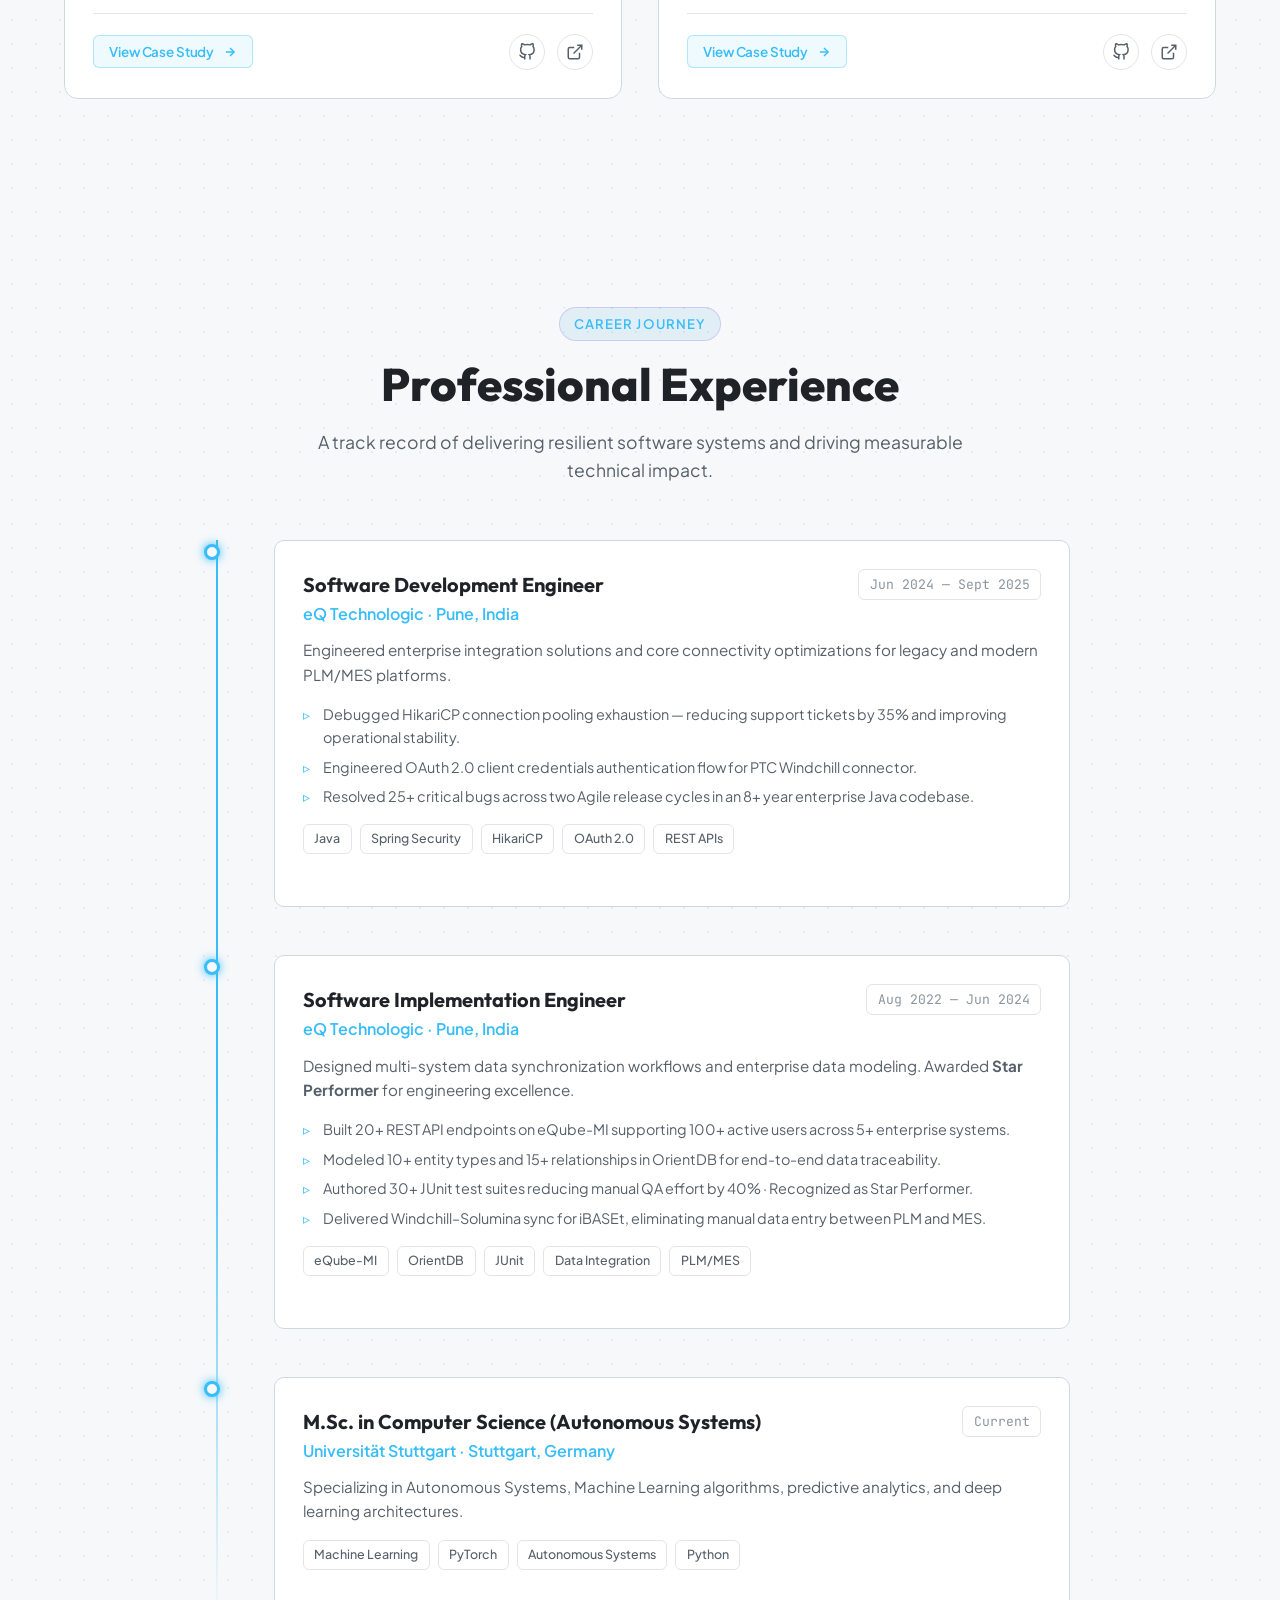
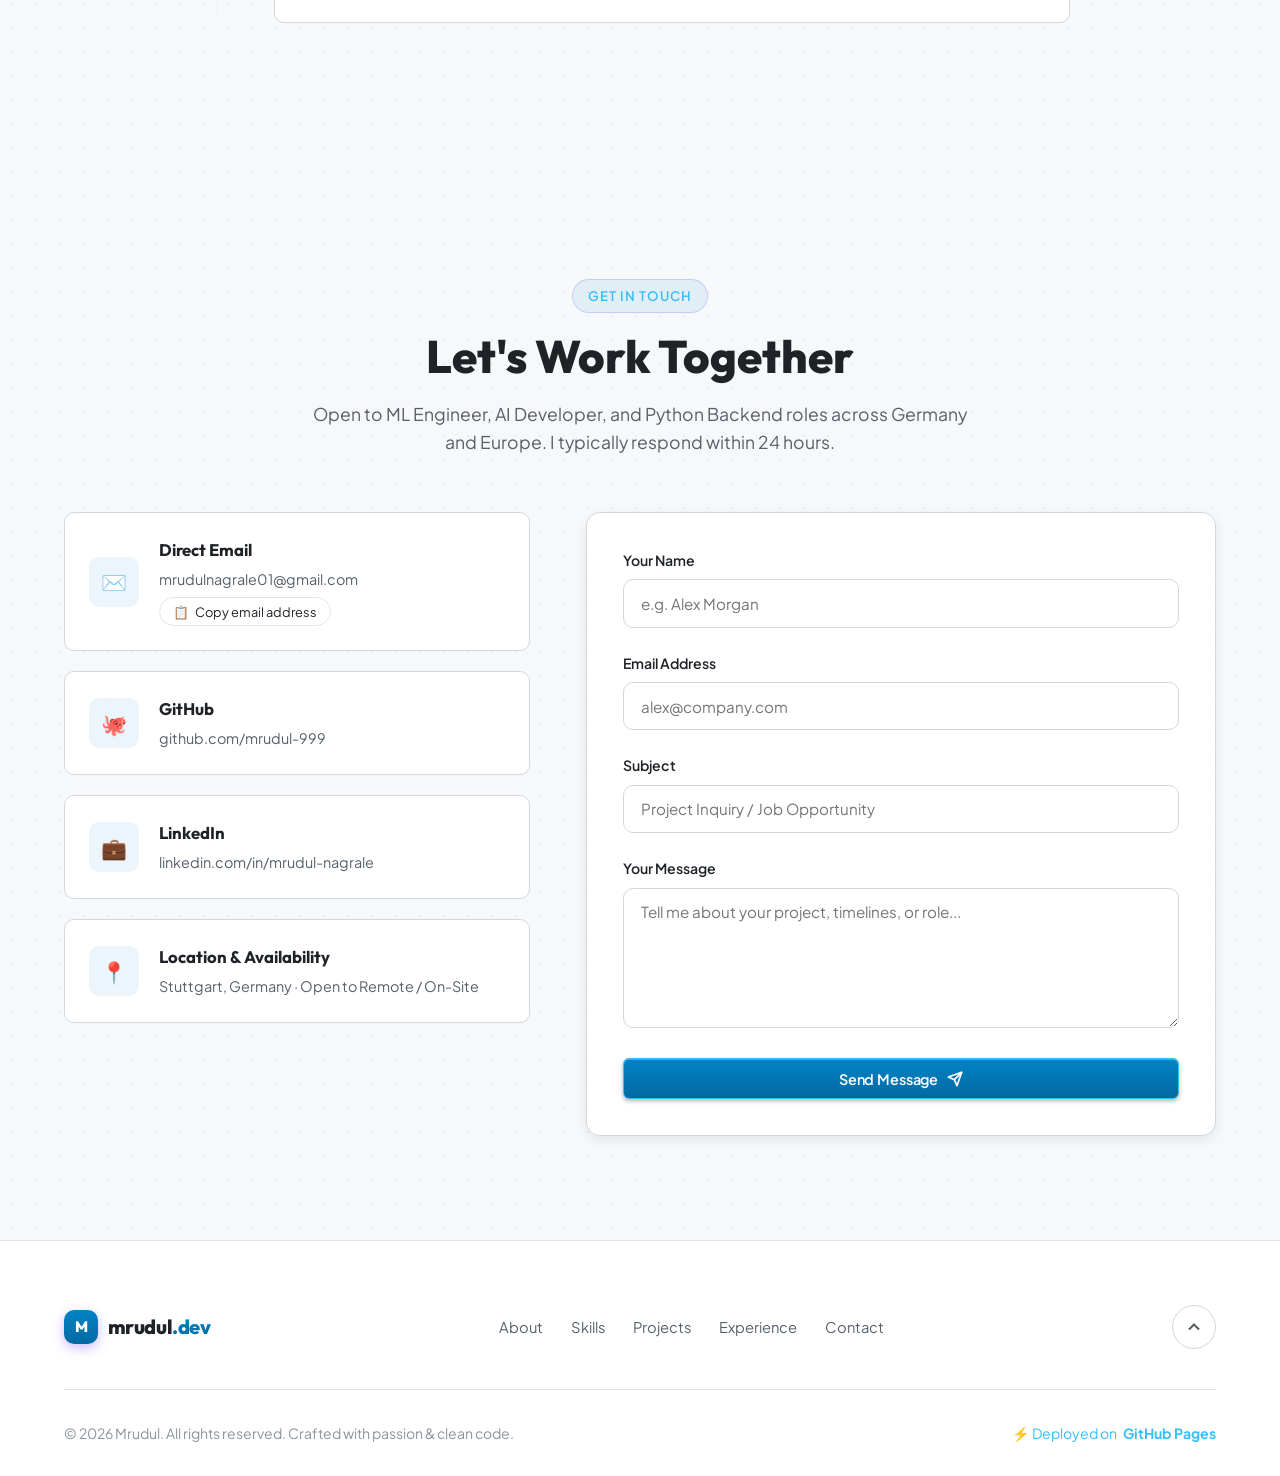
==== commit 4e1a3214: "feat: replace all projects with authentic resume projects and add custom atomic previews" ====
--- a/index.html
+++ b/index.html
@@ -493,35 +493,36 @@
         <!-- Project Filters -->
         <div class="projects-filter">
           <button class="tab-btn active" data-filter="all">All Projects</button>
-          <button class="tab-btn" data-filter="ai">AI & Workflow</button>
-          <button class="tab-btn" data-filter="cloud">Cloud & Telemetry</button>
-          <button class="tab-btn" data-filter="fintech">FinTech & Apps</button>
-          <button class="tab-btn" data-filter="devops">DevOps & K8s</button>
+          <button class="tab-btn" data-filter="ai">Agentic AI & RAG</button>
+          <button class="tab-btn" data-filter="ml">Machine Learning</button>
+          <button class="tab-btn" data-filter="data">Data Pipelines</button>
+          <button class="tab-btn" data-filter="web">Full Stack Web</button>
         </div>
 
         <div class="projects-grid">
-          <!-- Project 1: AuraFlow AI -->
+          <!-- Project 1: Advanced RAG -->
           <article class="project-card" data-category="ai">
             <div class="project-thumb">
-              <img src="assets/images/project-ai-workspace.jpg" alt="AuraFlow - Autonomous Multi-Agent AI Workflow Canvas" loading="lazy">
-              <span class="project-badge">AI Platform</span>
+              <img src="assets/images/project-rag.jpg" alt="Production Grade Advanced RAG System" loading="lazy">
+              <span class="project-badge">Agentic RAG</span>
             </div>
             <div class="project-body">
               <h3 class="project-title">
-                <span>AuraFlow: Multi-Agent AI Canvas</span>
+                <span>Production Grade Advanced RAG</span>
               </h3>
               <p class="project-desc">
-                An interactive node-based visual workflow automation suite integrating LLM agents, semantic document search, and webhook triggers with sub-second execution speeds.
+                Agentic RAG architecture featuring an LLM query router, query transformation & fusion, and Cross-Encoder (ms-marco-MiniLM) reranking post-processing to minimize hallucinations.
               </p>
               <div class="project-tags">
-                <span class="tech-tag">React Flow</span>
+                <span class="tech-tag">Python</span>
+                <span class="tech-tag">LangChain</span>
+                <span class="tech-tag">FAISS</span>
+                <span class="tech-tag">Cross-Encoder</span>
                 <span class="tech-tag">FastAPI</span>
-                <span class="tech-tag">Python</span>
-                <span class="tech-tag">Vector DB</span>
-                <span class="tech-tag">Redis</span>
+                <span class="tech-tag">Gradio</span>
               </div>
               <div class="project-footer">
-                <button class="btn btn-outline-glow btn-sm" data-project-target="ai-workspace">
+                <button class="btn btn-outline-glow btn-sm" data-project-target="rag-system">
                   <span>View Case Study</span>
                   <svg width="14" height="14" viewBox="0 0 24 24" fill="none" stroke="currentColor" stroke-width="2.5">
                     <line x1="5" y1="12" x2="19" y2="12"></line>
@@ -529,12 +530,12 @@
                   </svg>
                 </button>
                 <div class="project-links">
-                  <a href="https://github.com" target="_blank" rel="noopener noreferrer" class="icon-btn" aria-label="GitHub Repository">
+                  <a href="https://github.com/mrudul-999" target="_blank" rel="noopener noreferrer" class="icon-btn" aria-label="GitHub Repository">
                     <svg viewBox="0 0 24 24" fill="none" stroke="currentColor" stroke-width="2">
                       <path d="M9 19c-5 1.5-5-2.5-7-3m14 6v-3.87a3.37 3.37 0 0 0-.94-2.61c3.14-.35 6.44-1.54 6.44-7A5.44 5.44 0 0 0 20 4.77 5.07 5.07 0 0 0 19.91 1S18.73.65 16 2.48a13.38 13.38 0 0 0-7 0C6.27.65 5.09 1 5.09 1A5.07 5.07 0 0 0 5 4.77a5.44 5.44 0 0 0-1.5 3.78c0 5.42 3.3 6.61 6.44 7A3.37 3.37 0 0 0 9 18.13V22"></path>
                     </svg>
                   </a>
-                  <a href="#" data-project-target="ai-workspace" class="icon-btn" aria-label="Live Demo">
+                  <a href="#" data-project-target="rag-system" class="icon-btn" aria-label="Live Demo">
                     <svg viewBox="0 0 24 24" fill="none" stroke="currentColor" stroke-width="2">
                       <path d="M18 13v6a2 2 0 0 1-2 2H5a2 2 0 0 1-2-2V8a2 2 0 0 1 2-2h6"></path>
                       <polyline points="15 3 21 3 21 9"></polyline>
@@ -546,28 +547,29 @@
             </div>
           </article>
 
-          <!-- Project 2: Aurora Cloud Telemetry -->
-          <article class="project-card" data-category="cloud">
+          <!-- Project 2: Synapse Multi-Agentic AI -->
+          <article class="project-card" data-category="ai">
             <div class="project-thumb">
-              <img src="assets/images/project-cloud.jpg" alt="Aurora - Cloud Infrastructure Telemetry Dashboard" loading="lazy">
-              <span class="project-badge">Cloud Systems</span>
+              <img src="assets/images/project-synapse.jpg" alt="Synapse Multi-Agentic AI System" loading="lazy">
+              <span class="project-badge">LangGraph & MCP</span>
             </div>
             <div class="project-body">
               <h3 class="project-title">
-                <span>Aurora: Cloud Telemetry Suite</span>
+                <span>Synapse: Multi-Agentic AI</span>
               </h3>
               <p class="project-desc">
-                High-throughput distributed monitoring dashboard tracking server metrics, container health, query performance, and active incident mitigation across multi-region clusters.
+                Hierarchical multi-agent research system with LangGraph state machines, steelman vs. skeptic debate verification loop, and Model Context Protocol (MCP) tool integration.
               </p>
               <div class="project-tags">
-                <span class="tech-tag">Go</span>
-                <span class="tech-tag">React</span>
-                <span class="tech-tag">Prometheus</span>
-                <span class="tech-tag">Docker</span>
-                <span class="tech-tag">gRPC</span>
+                <span class="tech-tag">LangGraph</span>
+                <span class="tech-tag">Python</span>
+                <span class="tech-tag">MCP</span>
+                <span class="tech-tag">FastAPI</span>
+                <span class="tech-tag">HTMX</span>
+                <span class="tech-tag">Gemini API</span>
               </div>
               <div class="project-footer">
-                <button class="btn btn-outline-glow btn-sm" data-project-target="cloud-telemetry">
+                <button class="btn btn-outline-glow btn-sm" data-project-target="synapse-ai">
                   <span>View Case Study</span>
                   <svg width="14" height="14" viewBox="0 0 24 24" fill="none" stroke="currentColor" stroke-width="2.5">
                     <line x1="5" y1="12" x2="19" y2="12"></line>
@@ -575,12 +577,12 @@
                   </svg>
                 </button>
                 <div class="project-links">
-                  <a href="https://github.com" target="_blank" rel="noopener noreferrer" class="icon-btn" aria-label="GitHub Repository">
+                  <a href="https://github.com/mrudul-999" target="_blank" rel="noopener noreferrer" class="icon-btn" aria-label="GitHub Repository">
                     <svg viewBox="0 0 24 24" fill="none" stroke="currentColor" stroke-width="2">
                       <path d="M9 19c-5 1.5-5-2.5-7-3m14 6v-3.87a3.37 3.37 0 0 0-.94-2.61c3.14-.35 6.44-1.54 6.44-7A5.44 5.44 0 0 0 20 4.77 5.07 5.07 0 0 0 19.91 1S18.73.65 16 2.48a13.38 13.38 0 0 0-7 0C6.27.65 5.09 1 5.09 1A5.07 5.07 0 0 0 5 4.77a5.44 5.44 0 0 0-1.5 3.78c0 5.42 3.3 6.61 6.44 7A3.37 3.37 0 0 0 9 18.13V22"></path>
                     </svg>
                   </a>
-                  <a href="#" data-project-target="cloud-telemetry" class="icon-btn" aria-label="Live Demo">
+                  <a href="#" data-project-target="synapse-ai" class="icon-btn" aria-label="Live Demo">
                     <svg viewBox="0 0 24 24" fill="none" stroke="currentColor" stroke-width="2">
                       <path d="M18 13v6a2 2 0 0 1-2 2H5a2 2 0 0 1-2-2V8a2 2 0 0 1 2-2h6"></path>
                       <polyline points="15 3 21 3 21 9"></polyline>
@@ -592,28 +594,28 @@
             </div>
           </article>
 
-          <!-- Project 3: Astra FinTech Platform -->
-          <article class="project-card" data-category="fintech">
+          <!-- Project 3: Predictive Maintenance ML Pipeline -->
+          <article class="project-card" data-category="ml">
             <div class="project-thumb">
-              <img src="assets/images/project-fintech.jpg" alt="Astra - Real-Time Financial Analytics & Portfolio Analyzer" loading="lazy">
-              <span class="project-badge">FinTech & WebApp</span>
+              <img src="assets/images/project-predictive-ml.jpg" alt="Predictive Maintenance ML Pipeline" loading="lazy">
+              <span class="project-badge">ML & RUL Pipeline</span>
             </div>
             <div class="project-body">
               <h3 class="project-title">
-                <span>Astra: Algorithmic Asset Engine</span>
+                <span>Predictive Maintenance ML Pipeline</span>
               </h3>
               <p class="project-desc">
-                High-frequency portfolio analyzer offering asset allocation breakdowns, real-time WebSocket market streams, and client-side zero-latency financial simulations.
+                NASA CMAPSS turbofan engine Remaining Useful Life (RUL) estimation with 15+ rolling temporal features, Random Forest, XGBoost, and PyTorch LSTM tracked via MLflow.
               </p>
               <div class="project-tags">
-                <span class="tech-tag">Next.js</span>
-                <span class="tech-tag">TypeScript</span>
-                <span class="tech-tag">Rust Wasm</span>
-                <span class="tech-tag">WebSockets</span>
-                <span class="tech-tag">Tailwind</span>
+                <span class="tech-tag">Python</span>
+                <span class="tech-tag">PyTorch LSTM</span>
+                <span class="tech-tag">XGBoost</span>
+                <span class="tech-tag">MLflow</span>
+                <span class="tech-tag">FastAPI</span>
               </div>
               <div class="project-footer">
-                <button class="btn btn-outline-glow btn-sm" data-project-target="fintech-platform">
+                <button class="btn btn-outline-glow btn-sm" data-project-target="predictive-ml">
                   <span>View Case Study</span>
                   <svg width="14" height="14" viewBox="0 0 24 24" fill="none" stroke="currentColor" stroke-width="2.5">
                     <line x1="5" y1="12" x2="19" y2="12"></line>
@@ -621,12 +623,12 @@
                   </svg>
                 </button>
                 <div class="project-links">
-                  <a href="https://github.com" target="_blank" rel="noopener noreferrer" class="icon-btn" aria-label="GitHub Repository">
+                  <a href="https://github.com/mrudul-999/PredictiveMLPipeline" target="_blank" rel="noopener noreferrer" class="icon-btn" aria-label="GitHub Repository">
                     <svg viewBox="0 0 24 24" fill="none" stroke="currentColor" stroke-width="2">
                       <path d="M9 19c-5 1.5-5-2.5-7-3m14 6v-3.87a3.37 3.37 0 0 0-.94-2.61c3.14-.35 6.44-1.54 6.44-7A5.44 5.44 0 0 0 20 4.77 5.07 5.07 0 0 0 19.91 1S18.73.65 16 2.48a13.38 13.38 0 0 0-7 0C6.27.65 5.09 1 5.09 1A5.07 5.07 0 0 0 5 4.77a5.44 5.44 0 0 0-1.5 3.78c0 5.42 3.3 6.61 6.44 7A3.37 3.37 0 0 0 9 18.13V22"></path>
                     </svg>
                   </a>
-                  <a href="#" data-project-target="fintech-platform" class="icon-btn" aria-label="Live Demo">
+                  <a href="https://github.com/mrudul-999/PredictiveMLPipeline" target="_blank" rel="noopener noreferrer" class="icon-btn" aria-label="Live Demo">
                     <svg viewBox="0 0 24 24" fill="none" stroke="currentColor" stroke-width="2">
                       <path d="M18 13v6a2 2 0 0 1-2 2H5a2 2 0 0 1-2-2V8a2 2 0 0 1 2-2h6"></path>
                       <polyline points="15 3 21 3 21 9"></polyline>
@@ -638,28 +640,29 @@
             </div>
           </article>
 
-          <!-- Project 4: KubeFlow DevOps Console -->
-          <article class="project-card" data-category="devops">
+          <!-- Project 4: AI Interview Coach -->
+          <article class="project-card" data-category="ai">
             <div class="project-thumb">
-              <img src="assets/images/project-devops.jpg" alt="KubeFlow - Kubernetes Cluster Management Console" loading="lazy">
-              <span class="project-badge">DevOps & Infra</span>
+              <img src="assets/images/project-interview.jpg" alt="AI Technical Interview Coach" loading="lazy">
+              <span class="project-badge">Full Stack & LLM</span>
             </div>
             <div class="project-body">
               <h3 class="project-title">
-                <span>KubeFlow: Multi-Cluster Console</span>
+                <span>AI Interview Coach</span>
               </h3>
               <p class="project-desc">
-                Multi-tenant Kubernetes operator dashboard managing pod orchestration, rolling canary updates, automated configuration rollbacks, and interactive log streaming.
+                Containerized full-stack application with Django, PostgreSQL, and Docker Compose, featuring dynamic interview prompts, prompt orchestration, and an HTMX reactive SPA.
               </p>
               <div class="project-tags">
-                <span class="tech-tag">Kubernetes</span>
-                <span class="tech-tag">Go Operator</span>
+                <span class="tech-tag">Python</span>
+                <span class="tech-tag">Django</span>
+                <span class="tech-tag">PostgreSQL</span>
                 <span class="tech-tag">Docker</span>
-                <span class="tech-tag">React</span>
-                <span class="tech-tag">WebSockets</span>
+                <span class="tech-tag">HTMX</span>
+                <span class="tech-tag">Gemini API</span>
               </div>
               <div class="project-footer">
-                <button class="btn btn-outline-glow btn-sm" data-project-target="devops-suite">
+                <button class="btn btn-outline-glow btn-sm" data-project-target="ai-interview">
                   <span>View Case Study</span>
                   <svg width="14" height="14" viewBox="0 0 24 24" fill="none" stroke="currentColor" stroke-width="2.5">
                     <line x1="5" y1="12" x2="19" y2="12"></line>
@@ -667,12 +670,290 @@
                   </svg>
                 </button>
                 <div class="project-links">
-                  <a href="https://github.com" target="_blank" rel="noopener noreferrer" class="icon-btn" aria-label="GitHub Repository">
+                  <a href="https://github.com/mrudul-999/AI-Interview-Coach" target="_blank" rel="noopener noreferrer" class="icon-btn" aria-label="GitHub Repository">
                     <svg viewBox="0 0 24 24" fill="none" stroke="currentColor" stroke-width="2">
                       <path d="M9 19c-5 1.5-5-2.5-7-3m14 6v-3.87a3.37 3.37 0 0 0-.94-2.61c3.14-.35 6.44-1.54 6.44-7A5.44 5.44 0 0 0 20 4.77 5.07 5.07 0 0 0 19.91 1S18.73.65 16 2.48a13.38 13.38 0 0 0-7 0C6.27.65 5.09 1 5.09 1A5.07 5.07 0 0 0 5 4.77a5.44 5.44 0 0 0-1.5 3.78c0 5.42 3.3 6.61 6.44 7A3.37 3.37 0 0 0 9 18.13V22"></path>
                     </svg>
                   </a>
-                  <a href="#" data-project-target="devops-suite" class="icon-btn" aria-label="Live Demo">
+                  <a href="https://github.com/mrudul-999/AI-Interview-Coach" target="_blank" rel="noopener noreferrer" class="icon-btn" aria-label="Live Demo">
+                    <svg viewBox="0 0 24 24" fill="none" stroke="currentColor" stroke-width="2">
+                      <path d="M18 13v6a2 2 0 0 1-2 2H5a2 2 0 0 1-2-2V8a2 2 0 0 1 2-2h6"></path>
+                      <polyline points="15 3 21 3 21 9"></polyline>
+                      <line x1="10" y1="14" x2="21" y2="3"></line>
+                    </svg>
+                  </a>
+                </div>
+              </div>
+            </div>
+          </article>
+
+          <!-- Project 5: Real-Time Job Market Pipeline -->
+          <article class="project-card" data-category="data">
+            <div class="project-thumb">
+              <img src="assets/images/project-jobpulse.jpg" alt="Real-Time Job Market Intelligence Pipeline" loading="lazy">
+              <span class="project-badge">Data Engineering</span>
+            </div>
+            <div class="project-body">
+              <h3 class="project-title">
+                <span>Job Market Intelligence Pipeline</span>
+              </h3>
+              <p class="project-desc">
+                Continuous Python ingestion from ArbeitNow API, skill normalization against tech checklists, PostgreSQL JSONB raw archival, and indexed FastAPI query service.
+              </p>
+              <div class="project-tags">
+                <span class="tech-tag">Python</span>
+                <span class="tech-tag">FastAPI</span>
+                <span class="tech-tag">PostgreSQL</span>
+                <span class="tech-tag">Docker</span>
+                <span class="tech-tag">SQLAlchemy</span>
+                <span class="tech-tag">ETL</span>
+              </div>
+              <div class="project-footer">
+                <button class="btn btn-outline-glow btn-sm" data-project-target="job-pulse">
+                  <span>View Case Study</span>
+                  <svg width="14" height="14" viewBox="0 0 24 24" fill="none" stroke="currentColor" stroke-width="2.5">
+                    <line x1="5" y1="12" x2="19" y2="12"></line>
+                    <polyline points="12 5 19 12 12 19"></polyline>
+                  </svg>
+                </button>
+                <div class="project-links">
+                  <a href="https://github.com/mrudul-999/JobPulse-Real-Time-Job-Market-Intelligence-Pipeline" target="_blank" rel="noopener noreferrer" class="icon-btn" aria-label="GitHub Repository">
+                    <svg viewBox="0 0 24 24" fill="none" stroke="currentColor" stroke-width="2">
+                      <path d="M9 19c-5 1.5-5-2.5-7-3m14 6v-3.87a3.37 3.37 0 0 0-.94-2.61c3.14-.35 6.44-1.54 6.44-7A5.44 5.44 0 0 0 20 4.77 5.07 5.07 0 0 0 19.91 1S18.73.65 16 2.48a13.38 13.38 0 0 0-7 0C6.27.65 5.09 1 5.09 1A5.07 5.07 0 0 0 5 4.77a5.44 5.44 0 0 0-1.5 3.78c0 5.42 3.3 6.61 6.44 7A3.37 3.37 0 0 0 9 18.13V22"></path>
+                    </svg>
+                  </a>
+                  <a href="https://github.com/mrudul-999/JobPulse-Real-Time-Job-Market-Intelligence-Pipeline" target="_blank" rel="noopener noreferrer" class="icon-btn" aria-label="Live Demo">
+                    <svg viewBox="0 0 24 24" fill="none" stroke="currentColor" stroke-width="2">
+                      <path d="M18 13v6a2 2 0 0 1-2 2H5a2 2 0 0 1-2-2V8a2 2 0 0 1 2-2h6"></path>
+                      <polyline points="15 3 21 3 21 9"></polyline>
+                      <line x1="10" y1="14" x2="21" y2="3"></line>
+                    </svg>
+                  </a>
+                </div>
+              </div>
+            </div>
+          </article>
+
+          <!-- Project 6: Indian Sign Language Recognition -->
+          <article class="project-card" data-category="ml">
+            <div class="project-thumb">
+              <img src="assets/images/project-sign-language.jpg" alt="Indian Sign Language Recognition System" loading="lazy">
+              <span class="project-badge">Computer Vision</span>
+            </div>
+            <div class="project-body">
+              <h3 class="project-title">
+                <span>Indian Sign Language Recognition</span>
+              </h3>
+              <p class="project-desc">
+                CNN gesture classification on custom 35-class dataset achieving 97% accuracy, extending static hand recognition into continuous real-time sentence translation via Flask & OpenCV.
+              </p>
+              <div class="project-tags">
+                <span class="tech-tag">Python</span>
+                <span class="tech-tag">TensorFlow/Keras</span>
+                <span class="tech-tag">CNN</span>
+                <span class="tech-tag">OpenCV</span>
+                <span class="tech-tag">Flask</span>
+              </div>
+              <div class="project-footer">
+                <button class="btn btn-outline-glow btn-sm" data-project-target="sign-language">
+                  <span>View Case Study</span>
+                  <svg width="14" height="14" viewBox="0 0 24 24" fill="none" stroke="currentColor" stroke-width="2.5">
+                    <line x1="5" y1="12" x2="19" y2="12"></line>
+                    <polyline points="12 5 19 12 12 19"></polyline>
+                  </svg>
+                </button>
+                <div class="project-links">
+                  <a href="https://github.com/mrudul-999" target="_blank" rel="noopener noreferrer" class="icon-btn" aria-label="GitHub Repository">
+                    <svg viewBox="0 0 24 24" fill="none" stroke="currentColor" stroke-width="2">
+                      <path d="M9 19c-5 1.5-5-2.5-7-3m14 6v-3.87a3.37 3.37 0 0 0-.94-2.61c3.14-.35 6.44-1.54 6.44-7A5.44 5.44 0 0 0 20 4.77 5.07 5.07 0 0 0 19.91 1S18.73.65 16 2.48a13.38 13.38 0 0 0-7 0C6.27.65 5.09 1 5.09 1A5.07 5.07 0 0 0 5 4.77a5.44 5.44 0 0 0-1.5 3.78c0 5.42 3.3 6.61 6.44 7A3.37 3.37 0 0 0 9 18.13V22"></path>
+                    </svg>
+                  </a>
+                  <a href="#" data-project-target="sign-language" class="icon-btn" aria-label="Live Demo">
+                    <svg viewBox="0 0 24 24" fill="none" stroke="currentColor" stroke-width="2">
+                      <path d="M18 13v6a2 2 0 0 1-2 2H5a2 2 0 0 1-2-2V8a2 2 0 0 1 2-2h6"></path>
+                      <polyline points="15 3 21 3 21 9"></polyline>
+                      <line x1="10" y1="14" x2="21" y2="3"></line>
+                    </svg>
+                  </a>
+                </div>
+              </div>
+            </div>
+          </article>
+
+          <!-- Project 7: TaskFlow Project Management -->
+          <article class="project-card" data-category="web">
+            <div class="project-thumb">
+              <img src="assets/images/project-taskflow.jpg" alt="TaskFlow Project Management Platform" loading="lazy">
+              <span class="project-badge">Next.js & PostgreSQL</span>
+            </div>
+            <div class="project-body">
+              <h3 class="project-title">
+                <span>TaskFlow: Full-Stack Kanban</span>
+              </h3>
+              <p class="project-desc">
+                Full-stack task management platform with Next.js App Router, drag-and-drop Kanban boards, role-based team workspaces, and Node.js REST API with Prisma ORM.
+              </p>
+              <div class="project-tags">
+                <span class="tech-tag">Next.js</span>
+                <span class="tech-tag">TypeScript</span>
+                <span class="tech-tag">Node.js</span>
+                <span class="tech-tag">PostgreSQL</span>
+                <span class="tech-tag">Prisma</span>
+                <span class="tech-tag">Tailwind</span>
+              </div>
+              <div class="project-footer">
+                <button class="btn btn-outline-glow btn-sm" data-project-target="taskflow">
+                  <span>View Case Study</span>
+                  <svg width="14" height="14" viewBox="0 0 24 24" fill="none" stroke="currentColor" stroke-width="2.5">
+                    <line x1="5" y1="12" x2="19" y2="12"></line>
+                    <polyline points="12 5 19 12 12 19"></polyline>
+                  </svg>
+                </button>
+                <div class="project-links">
+                  <a href="https://github.com/mrudul-999" target="_blank" rel="noopener noreferrer" class="icon-btn" aria-label="GitHub Repository">
+                    <svg viewBox="0 0 24 24" fill="none" stroke="currentColor" stroke-width="2">
+                      <path d="M9 19c-5 1.5-5-2.5-7-3m14 6v-3.87a3.37 3.37 0 0 0-.94-2.61c3.14-.35 6.44-1.54 6.44-7A5.44 5.44 0 0 0 20 4.77 5.07 5.07 0 0 0 19.91 1S18.73.65 16 2.48a13.38 13.38 0 0 0-7 0C6.27.65 5.09 1 5.09 1A5.07 5.07 0 0 0 5 4.77a5.44 5.44 0 0 0-1.5 3.78c0 5.42 3.3 6.61 6.44 7A3.37 3.37 0 0 0 9 18.13V22"></path>
+                    </svg>
+                  </a>
+                  <a href="#" data-project-target="taskflow" class="icon-btn" aria-label="Live Demo">
+                    <svg viewBox="0 0 24 24" fill="none" stroke="currentColor" stroke-width="2">
+                      <path d="M18 13v6a2 2 0 0 1-2 2H5a2 2 0 0 1-2-2V8a2 2 0 0 1 2-2h6"></path>
+                      <polyline points="15 3 21 3 21 9"></polyline>
+                      <line x1="10" y1="14" x2="21" y2="3"></line>
+                    </svg>
+                  </a>
+                </div>
+              </div>
+            </div>
+          </article>
+
+          <!-- Project 8: EV Charging Market Intelligence -->
+          <article class="project-card" data-category="data">
+            <div class="project-thumb">
+              <img src="assets/images/project-ev-charging.jpg" alt="EV Charging Market Intelligence Dashboard" loading="lazy">
+              <span class="project-badge">Geospatial & BI</span>
+            </div>
+            <div class="project-body">
+              <h3 class="project-title">
+                <span>EV Charging Intelligence</span>
+              </h3>
+              <p class="project-desc">
+                ETL data pipeline and geospatial Power BI dashboard integrating 100K+ records across Europe to analyze charging density, adoption, and station expansion.
+              </p>
+              <div class="project-tags">
+                <span class="tech-tag">Python</span>
+                <span class="tech-tag">Django</span>
+                <span class="tech-tag">Power BI</span>
+                <span class="tech-tag">SQL</span>
+                <span class="tech-tag">ETL</span>
+                <span class="tech-tag">Geospatial</span>
+              </div>
+              <div class="project-footer">
+                <button class="btn btn-outline-glow btn-sm" data-project-target="ev-charging">
+                  <span>View Case Study</span>
+                  <svg width="14" height="14" viewBox="0 0 24 24" fill="none" stroke="currentColor" stroke-width="2.5">
+                    <line x1="5" y1="12" x2="19" y2="12"></line>
+                    <polyline points="12 5 19 12 12 19"></polyline>
+                  </svg>
+                </button>
+                <div class="project-links">
+                  <a href="https://github.com/mrudul-999" target="_blank" rel="noopener noreferrer" class="icon-btn" aria-label="GitHub Repository">
+                    <svg viewBox="0 0 24 24" fill="none" stroke="currentColor" stroke-width="2">
+                      <path d="M9 19c-5 1.5-5-2.5-7-3m14 6v-3.87a3.37 3.37 0 0 0-.94-2.61c3.14-.35 6.44-1.54 6.44-7A5.44 5.44 0 0 0 20 4.77 5.07 5.07 0 0 0 19.91 1S18.73.65 16 2.48a13.38 13.38 0 0 0-7 0C6.27.65 5.09 1 5.09 1A5.07 5.07 0 0 0 5 4.77a5.44 5.44 0 0 0-1.5 3.78c0 5.42 3.3 6.61 6.44 7A3.37 3.37 0 0 0 9 18.13V22"></path>
+                    </svg>
+                  </a>
+                  <a href="#" data-project-target="ev-charging" class="icon-btn" aria-label="Live Demo">
+                    <svg viewBox="0 0 24 24" fill="none" stroke="currentColor" stroke-width="2">
+                      <path d="M18 13v6a2 2 0 0 1-2 2H5a2 2 0 0 1-2-2V8a2 2 0 0 1 2-2h6"></path>
+                      <polyline points="15 3 21 3 21 9"></polyline>
+                      <line x1="10" y1="14" x2="21" y2="3"></line>
+                    </svg>
+                  </a>
+                </div>
+              </div>
+            </div>
+          </article>
+
+          <!-- Project 9: Data Analytics & Experimentation -->
+          <article class="project-card" data-category="data">
+            <div class="project-thumb">
+              <img src="assets/images/project-data-analytics.jpg" alt="Data Analytics and Experimentation Dashboard" loading="lazy">
+              <span class="project-badge">Databricks & A/B</span>
+            </div>
+            <div class="project-body">
+              <h3 class="project-title">
+                <span>Data Analytics & Experiments</span>
+              </h3>
+              <p class="project-desc">
+                Databricks and Power BI analytics dashboard processing 100K+ records, evaluating A/B testing statistical significance, and tracking automated KPI metrics.
+              </p>
+              <div class="project-tags">
+                <span class="tech-tag">Python</span>
+                <span class="tech-tag">SQL</span>
+                <span class="tech-tag">Power BI</span>
+                <span class="tech-tag">Databricks</span>
+                <span class="tech-tag">A/B Testing</span>
+              </div>
+              <div class="project-footer">
+                <button class="btn btn-outline-glow btn-sm" data-project-target="data-analytics">
+                  <span>View Case Study</span>
+                  <svg width="14" height="14" viewBox="0 0 24 24" fill="none" stroke="currentColor" stroke-width="2.5">
+                    <line x1="5" y1="12" x2="19" y2="12"></line>
+                    <polyline points="12 5 19 12 12 19"></polyline>
+                  </svg>
+                </button>
+                <div class="project-links">
+                  <a href="https://github.com/mrudul-999" target="_blank" rel="noopener noreferrer" class="icon-btn" aria-label="GitHub Repository">
+                    <svg viewBox="0 0 24 24" fill="none" stroke="currentColor" stroke-width="2">
+                      <path d="M9 19c-5 1.5-5-2.5-7-3m14 6v-3.87a3.37 3.37 0 0 0-.94-2.61c3.14-.35 6.44-1.54 6.44-7A5.44 5.44 0 0 0 20 4.77 5.07 5.07 0 0 0 19.91 1S18.73.65 16 2.48a13.38 13.38 0 0 0-7 0C6.27.65 5.09 1 5.09 1A5.07 5.07 0 0 0 5 4.77a5.44 5.44 0 0 0-1.5 3.78c0 5.42 3.3 6.61 6.44 7A3.37 3.37 0 0 0 9 18.13V22"></path>
+                    </svg>
+                  </a>
+                  <a href="#" data-project-target="data-analytics" class="icon-btn" aria-label="Live Demo">
+                    <svg viewBox="0 0 24 24" fill="none" stroke="currentColor" stroke-width="2">
+                      <path d="M18 13v6a2 2 0 0 1-2 2H5a2 2 0 0 1-2-2V8a2 2 0 0 1 2-2h6"></path>
+                      <polyline points="15 3 21 3 21 9"></polyline>
+                      <line x1="10" y1="14" x2="21" y2="3"></line>
+                    </svg>
+                  </a>
+                </div>
+              </div>
+            </div>
+          </article>
+
+          <!-- Project 10: Clash RC '19 Quiz App -->
+          <article class="project-card" data-category="web">
+            <div class="project-thumb">
+              <img src="assets/images/project-devops.jpg" alt="Clash RC Quiz Web Application" loading="lazy">
+              <span class="project-badge">Django Web App</span>
+            </div>
+            <div class="project-body">
+              <h3 class="project-title">
+                <span>Clash RC Quiz Application</span>
+              </h3>
+              <p class="project-desc">
+                Locally hosted competition quiz web app for large-scale college festival built with Django MVT architecture, session handling, SQLite, and custom routing.
+              </p>
+              <div class="project-tags">
+                <span class="tech-tag">Python</span>
+                <span class="tech-tag">Django</span>
+                <span class="tech-tag">SQLite</span>
+                <span class="tech-tag">Integration Testing</span>
+              </div>
+              <div class="project-footer">
+                <button class="btn btn-outline-glow btn-sm" data-project-target="clash-rc">
+                  <span>View Case Study</span>
+                  <svg width="14" height="14" viewBox="0 0 24 24" fill="none" stroke="currentColor" stroke-width="2.5">
+                    <line x1="5" y1="12" x2="19" y2="12"></line>
+                    <polyline points="12 5 19 12 12 19"></polyline>
+                  </svg>
+                </button>
+                <div class="project-links">
+                  <a href="https://github.com/mrudul-999" target="_blank" rel="noopener noreferrer" class="icon-btn" aria-label="GitHub Repository">
+                    <svg viewBox="0 0 24 24" fill="none" stroke="currentColor" stroke-width="2">
+                      <path d="M9 19c-5 1.5-5-2.5-7-3m14 6v-3.87a3.37 3.37 0 0 0-.94-2.61c3.14-.35 6.44-1.54 6.44-7A5.44 5.44 0 0 0 20 4.77 5.07 5.07 0 0 0 19.91 1S18.73.65 16 2.48a13.38 13.38 0 0 0-7 0C6.27.65 5.09 1 5.09 1A5.07 5.07 0 0 0 5 4.77a5.44 5.44 0 0 0-1.5 3.78c0 5.42 3.3 6.61 6.44 7A3.37 3.37 0 0 0 9 18.13V22"></path>
+                    </svg>
+                  </a>
+                  <a href="#" data-project-target="clash-rc" class="icon-btn" aria-label="Live Demo">
                     <svg viewBox="0 0 24 24" fill="none" stroke="currentColor" stroke-width="2">
                       <path d="M18 13v6a2 2 0 0 1-2 2H5a2 2 0 0 1-2-2V8a2 2 0 0 1 2-2h6"></path>
                       <polyline points="15 3 21 3 21 9"></polyline>
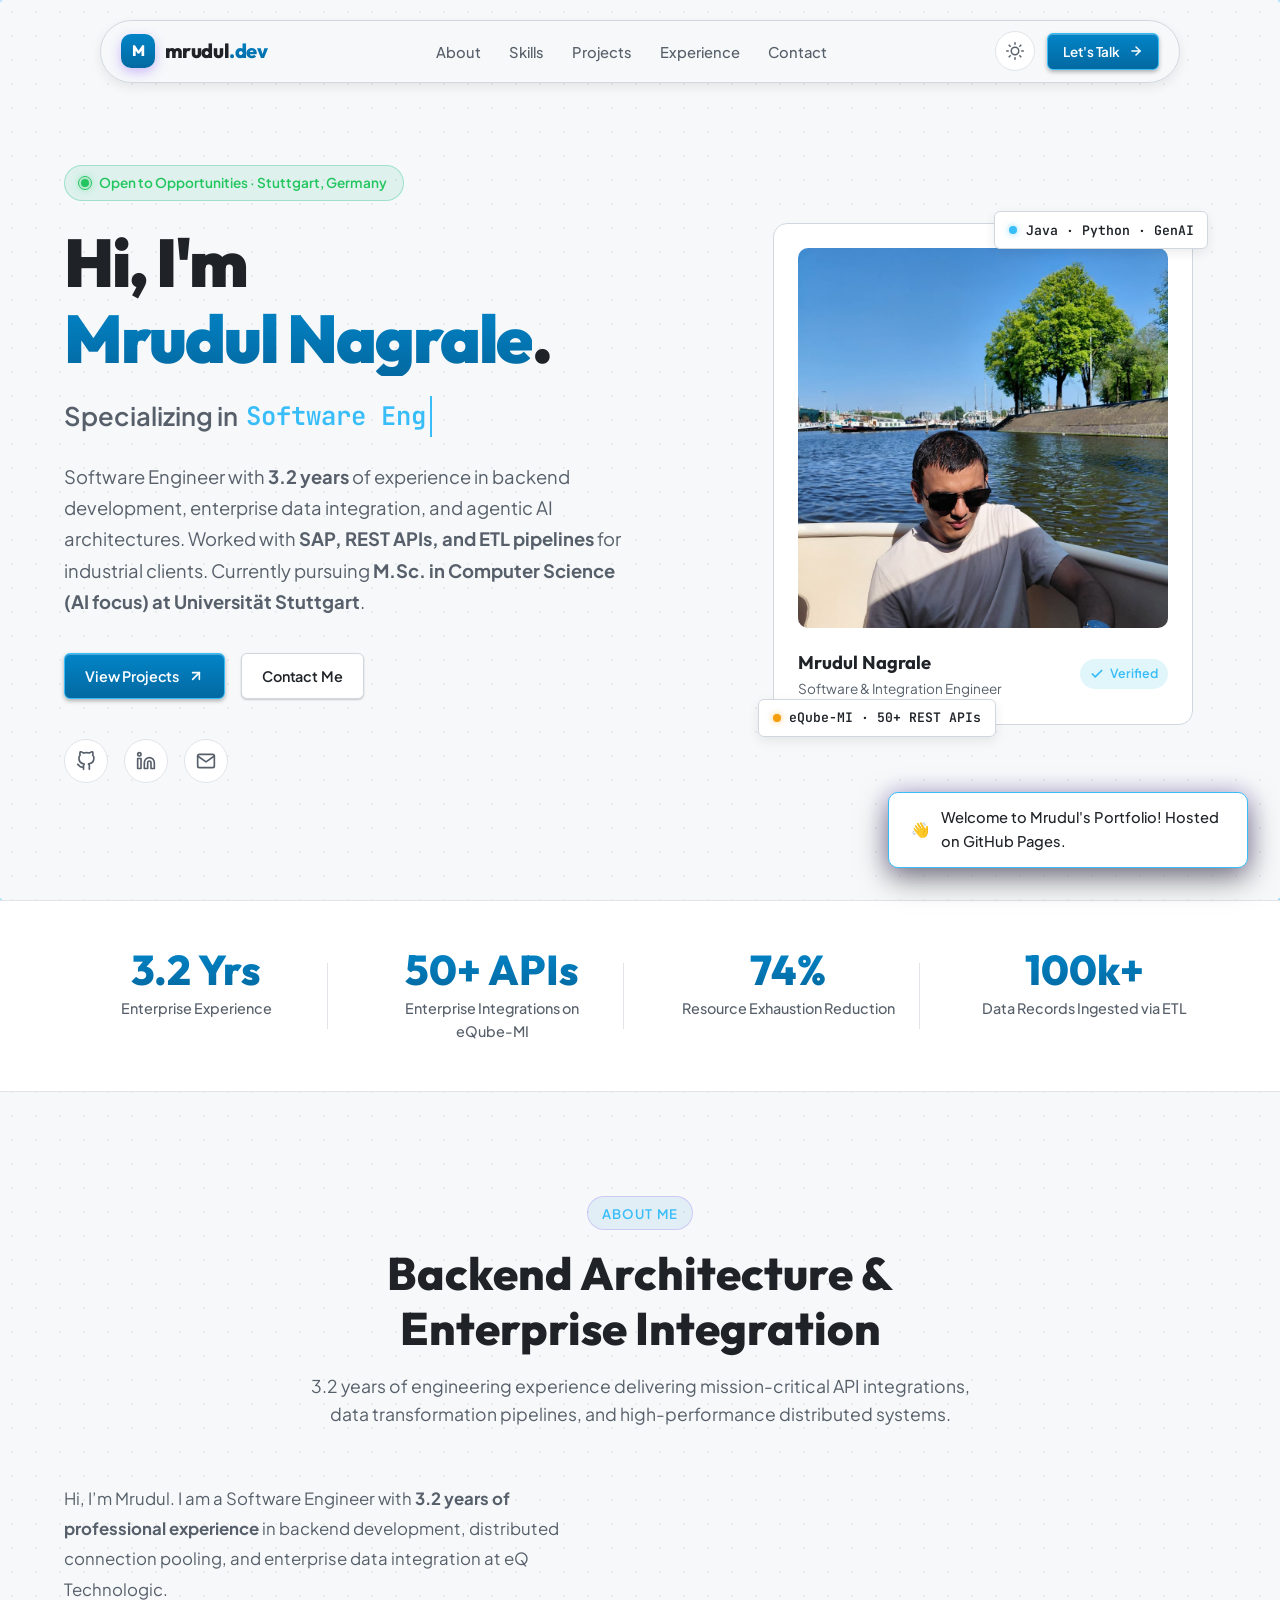
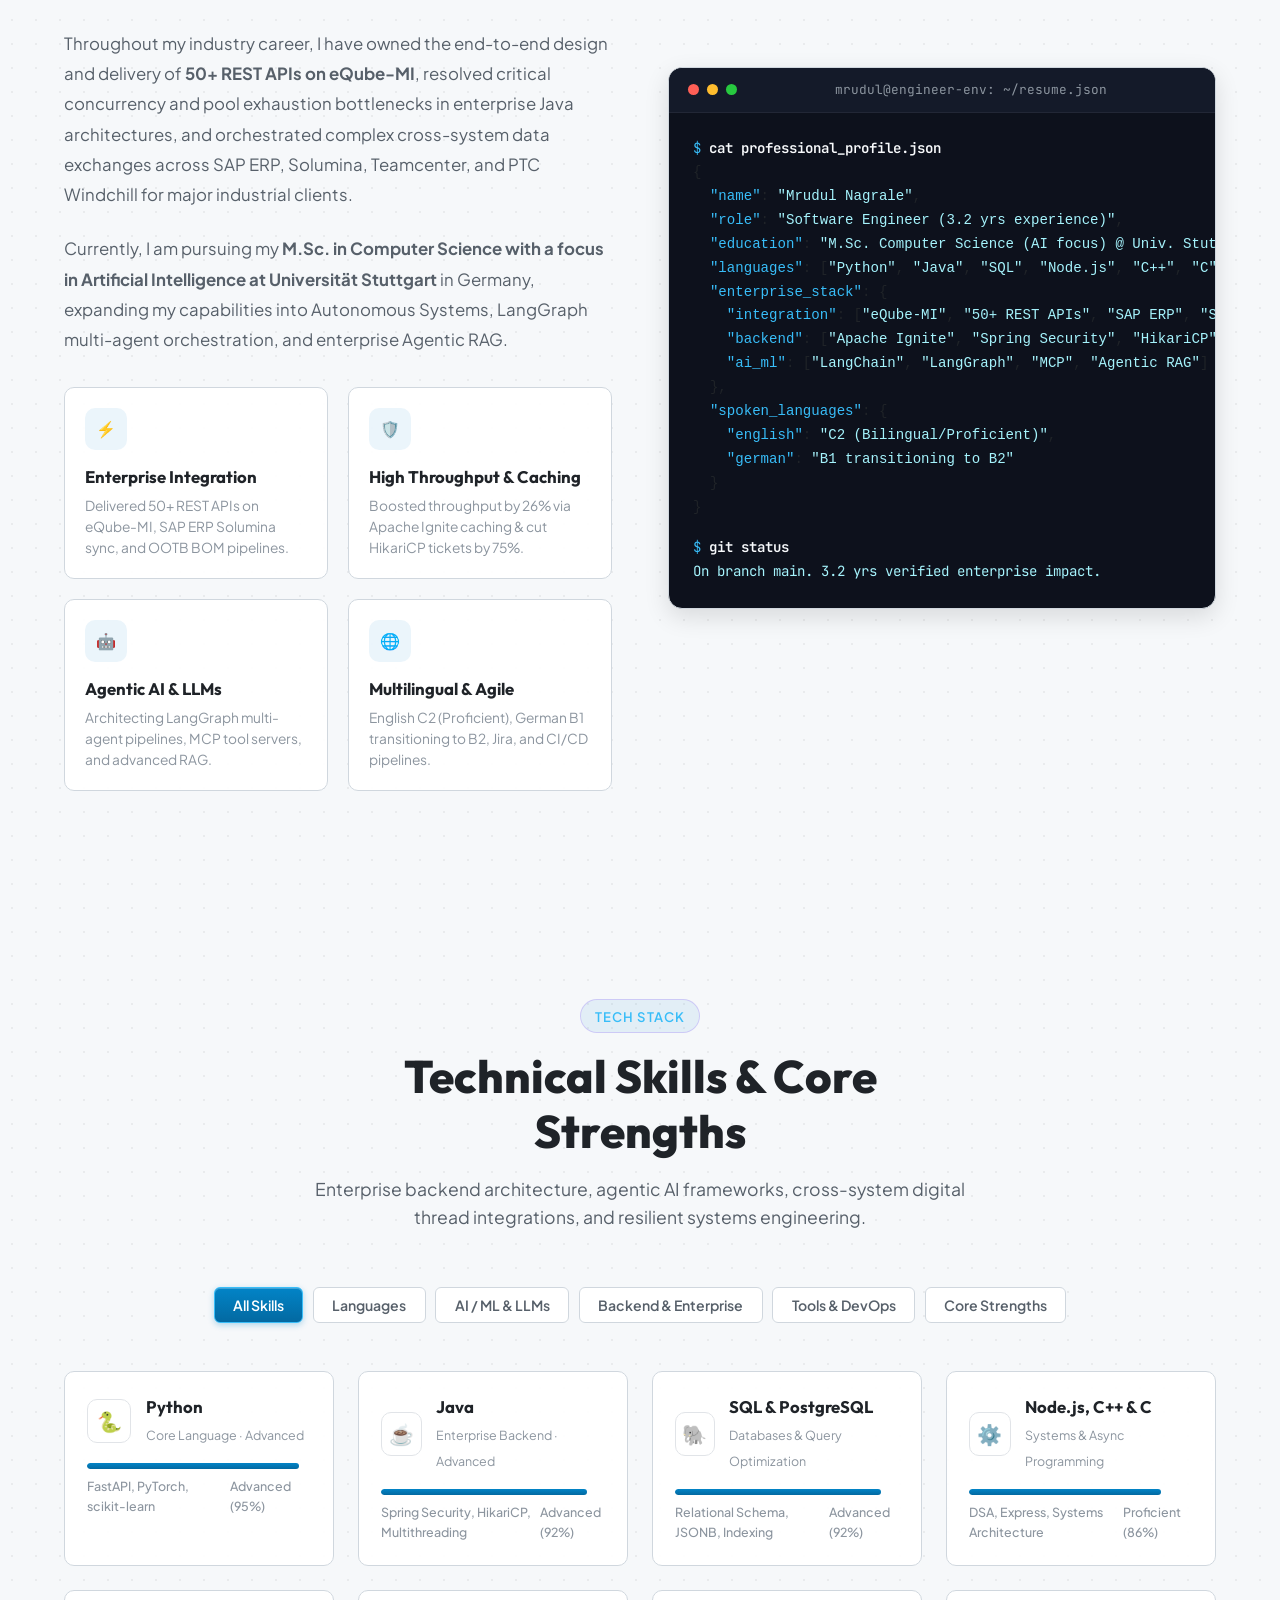
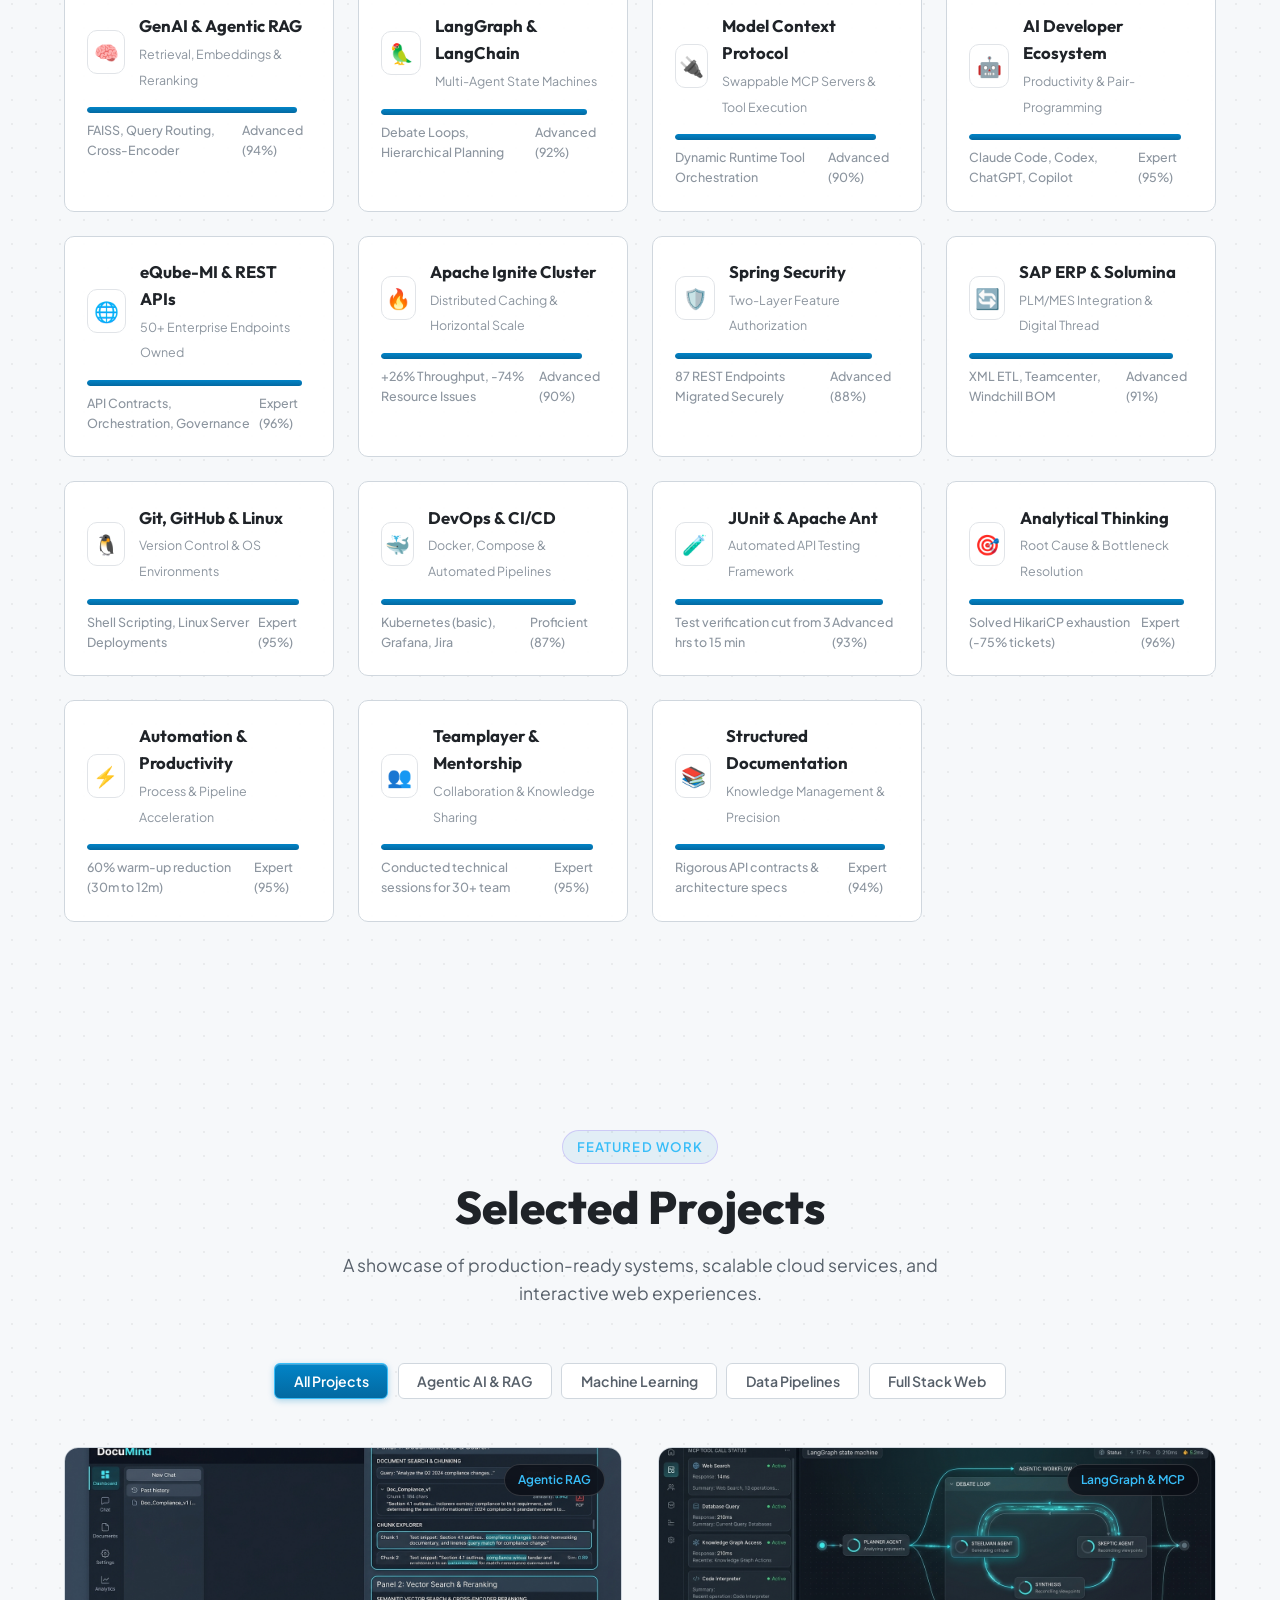
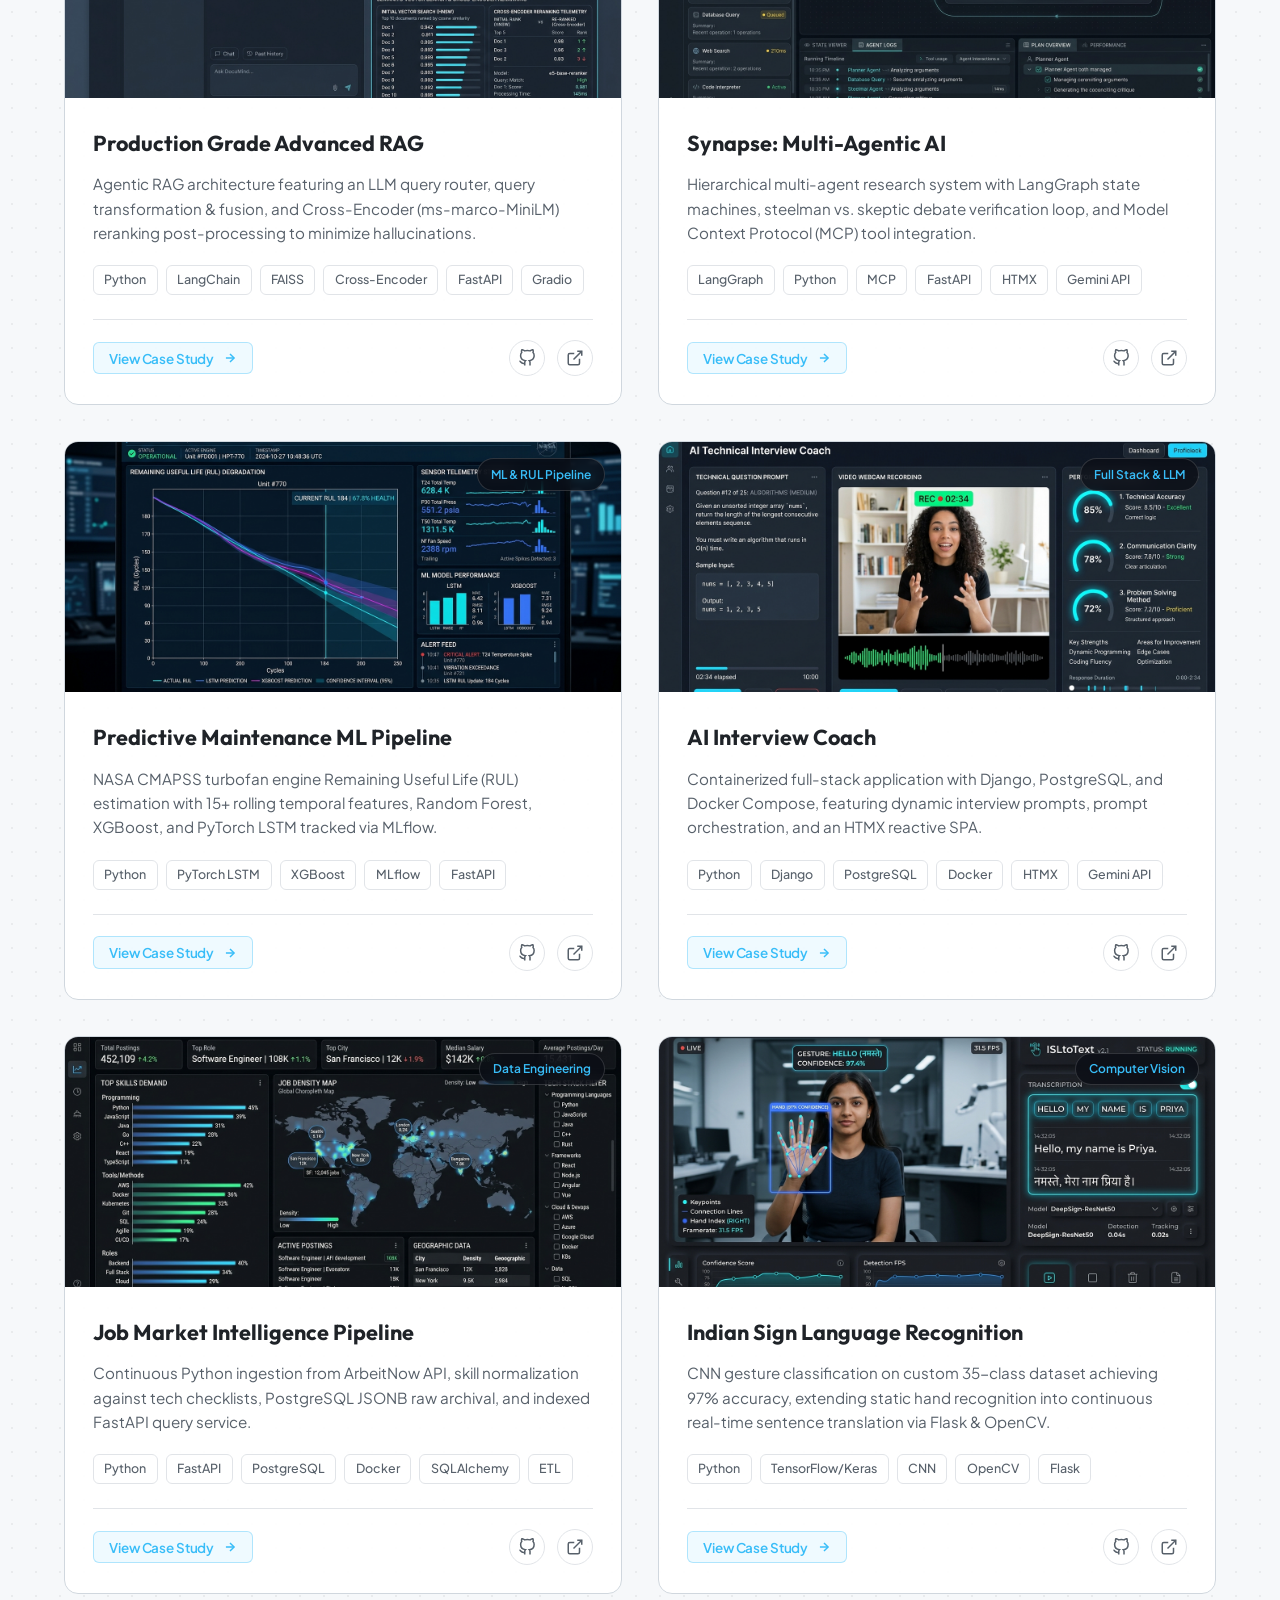
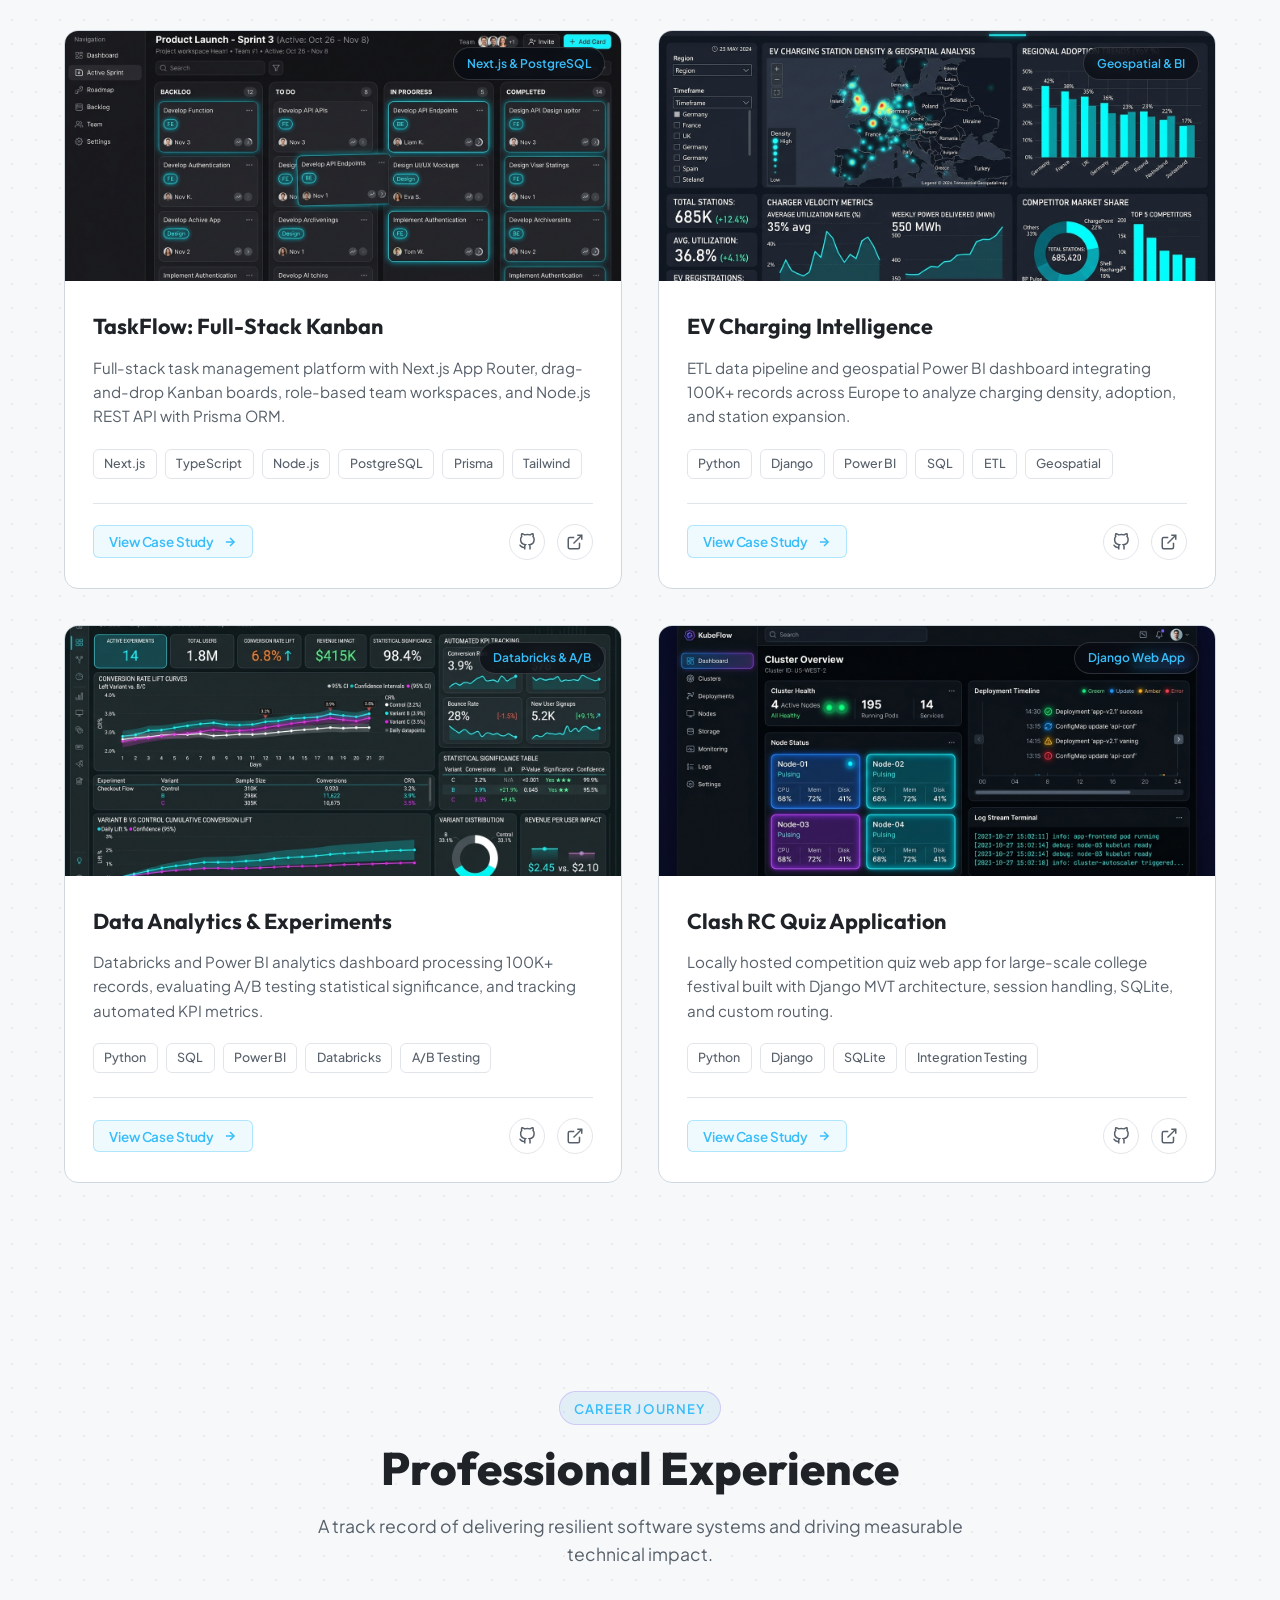
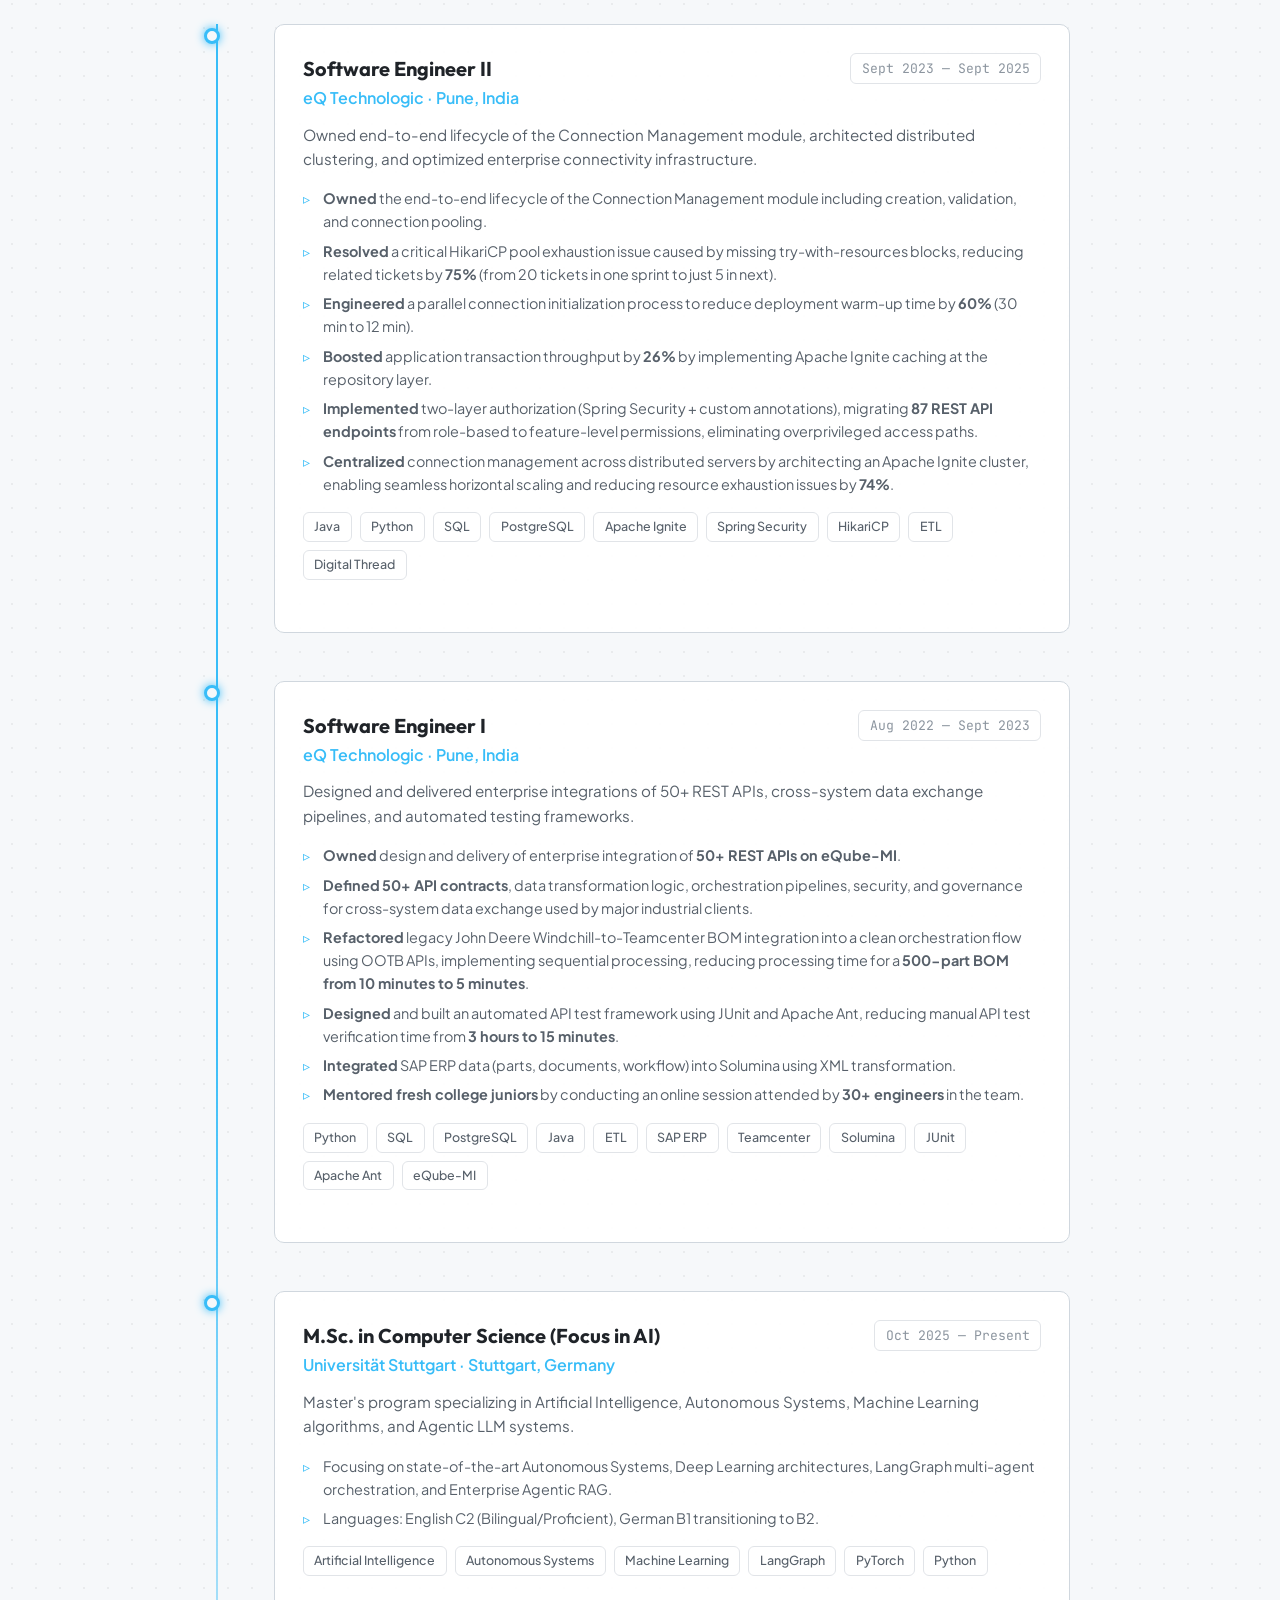
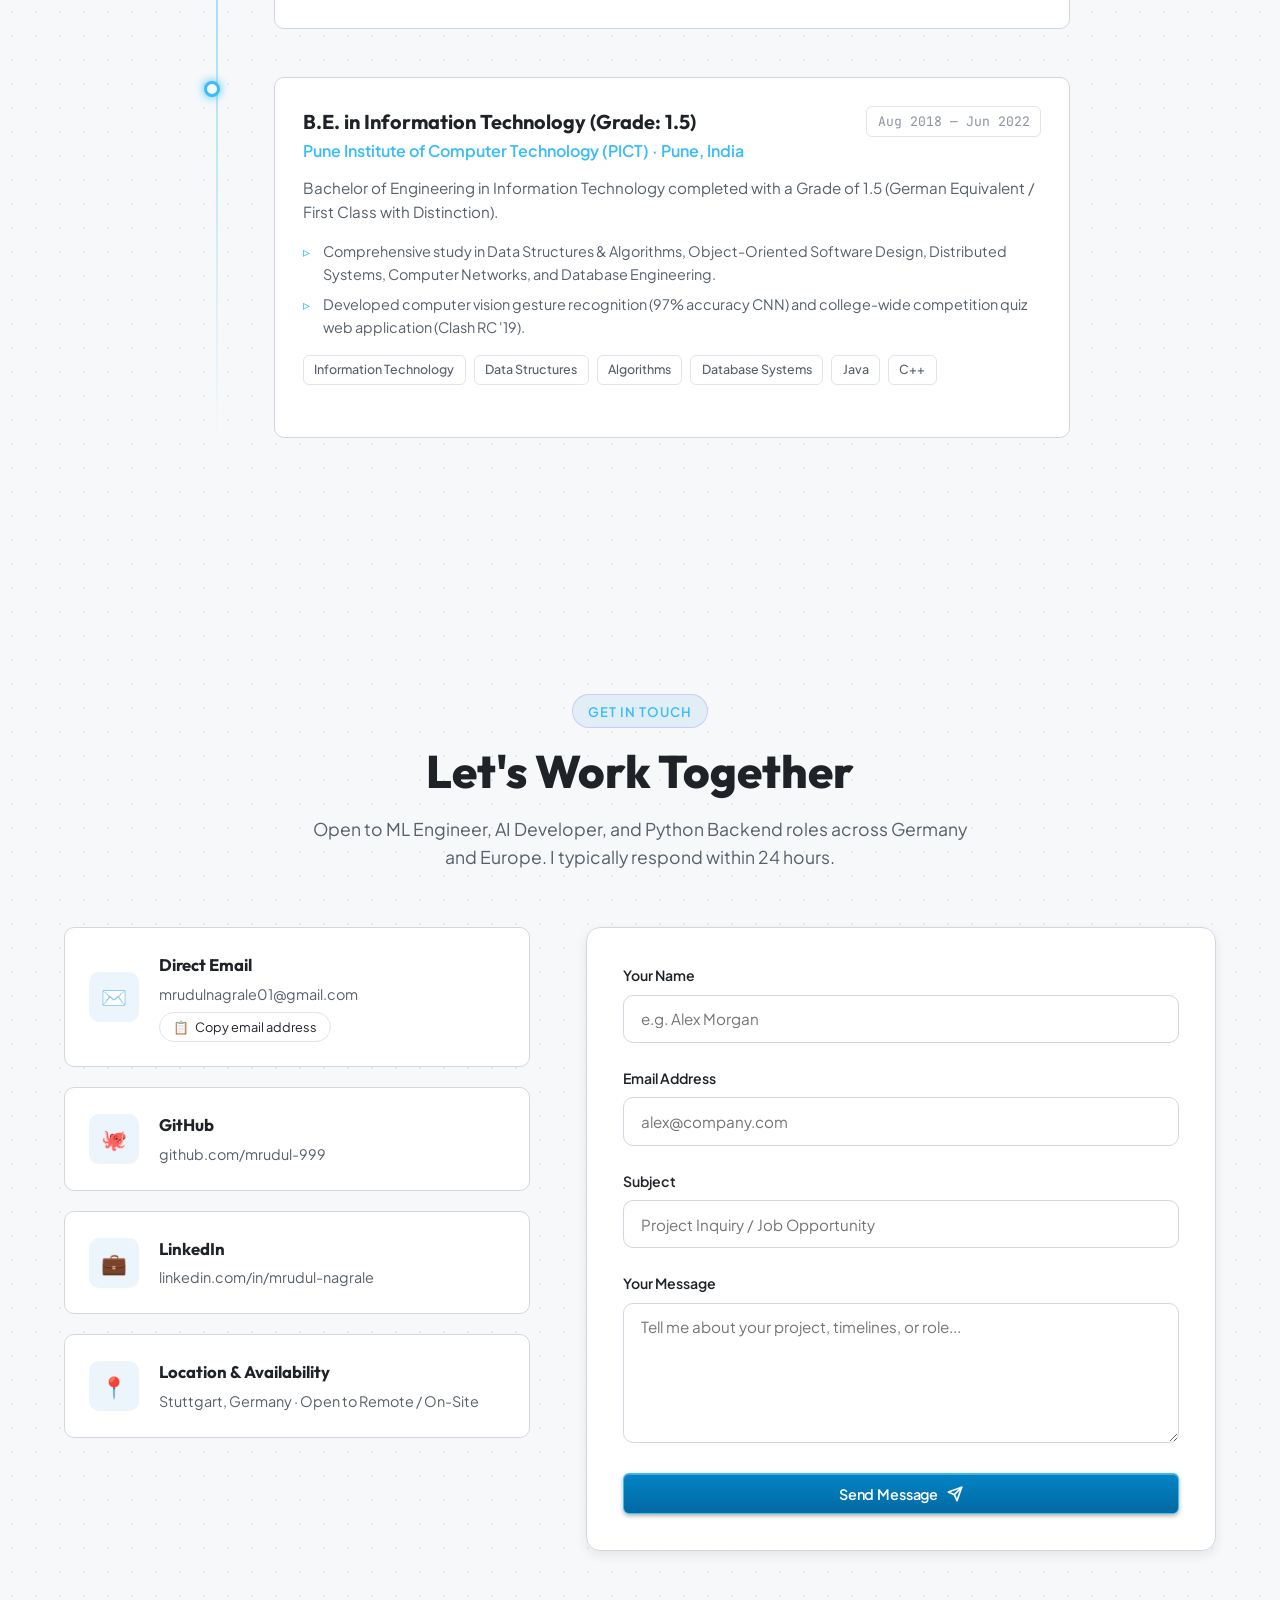
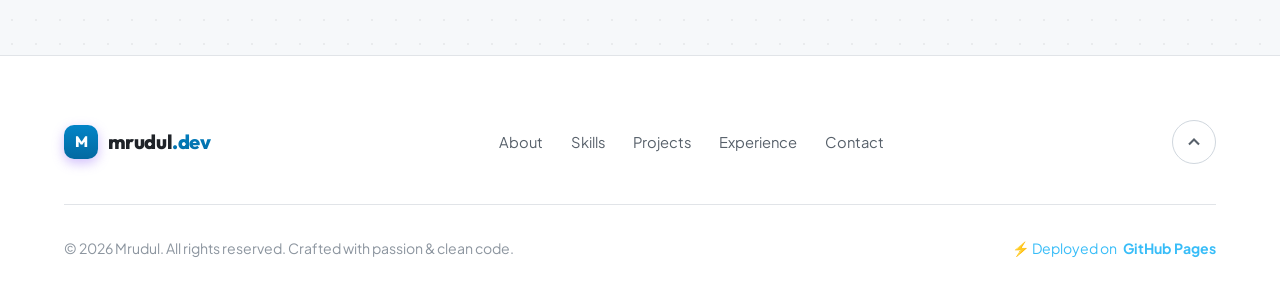
==== commit d3423a44: "feat: add authentic skills and career experience from resume" ====
--- a/index.html
+++ b/index.html
@@ -118,12 +118,11 @@
 
           <div class="hero-roles">
             <span>Specializing in</span>
-            <span class="typewriter-text" id="typewriter">ML Engineer & AI Developer</span>
+            <span class="typewriter-text" id="typewriter">Software Engineer</span>
           </div>
 
           <p class="hero-description">
-            Building intelligent systems — RAG pipelines, predictive machine learning models, and high-throughput production APIs. 
-            Currently pursuing <strong>M.Sc. in Computer Science at Universität Stuttgart</strong> (Autonomous Systems). Previously shipped enterprise integrations at eQ Technologic.
+            Software Engineer with <strong>3.2 years</strong> of experience in backend development, enterprise data integration, and agentic AI architectures. Worked with <strong>SAP, REST APIs, and ETL pipelines</strong> for industrial clients. Currently pursuing <strong>M.Sc. in Computer Science (AI focus) at Universität Stuttgart</strong>.
           </p>
 
           <div class="hero-actions">
@@ -169,12 +168,12 @@
             <!-- Floating Tech Badges (Atomic Style) -->
             <div class="floating-badge badge-top-right">
               <span class="atomic-dot cyan"></span>
-              <span>Python · PyTorch & RAG</span>
+              <span>Java · Python · GenAI</span>
             </div>
 
             <div class="floating-badge badge-bottom-left">
               <span class="atomic-dot amber"></span>
-              <span>FastAPI · eQube-MI Systems</span>
+              <span>eQube-MI · 50+ REST APIs</span>
             </div>
 
             <div class="developer-card" id="hero-dev-card">
@@ -185,7 +184,7 @@
               <div class="developer-card-footer">
                 <div>
                   <h3 class="card-title">Mrudul Nagrale</h3>
-                  <p class="card-subtitle">ML Engineer & Systems Developer</p>
+                  <p class="card-subtitle">Software & Integration Engineer</p>
                 </div>
                 <div class="verified-badge">
                   <svg width="14" height="14" viewBox="0 0 24 24" fill="none" stroke="currentColor" stroke-width="3" stroke-linecap="round" stroke-linejoin="round">
@@ -206,20 +205,20 @@
     <div class="stats-strip" id="stats">
       <div class="container stats-grid">
         <div class="stat-item">
-          <div class="stat-number" data-target="25" data-suffix="+">0</div>
-          <div class="stat-label">Production Projects Built</div>
+          <div class="stat-number" data-target="3" data-suffix=".2 Yrs">0</div>
+          <div class="stat-label">Enterprise Experience</div>
         </div>
         <div class="stat-item">
-          <div class="stat-number" data-target="4" data-suffix="+ Years">0</div>
-          <div class="stat-label">Engineering Experience</div>
+          <div class="stat-number" data-target="50" data-suffix="+ APIs">0</div>
+          <div class="stat-label">Enterprise Integrations on eQube-MI</div>
         </div>
         <div class="stat-item">
-          <div class="stat-number" data-target="99" data-suffix=".9%">0</div>
-          <div class="stat-label">Reliability & SLA Standard</div>
+          <div class="stat-number" data-target="74" data-suffix="%">0</div>
+          <div class="stat-label">Resource Exhaustion Reduction</div>
         </div>
         <div class="stat-item">
           <div class="stat-number" data-target="100" data-suffix="k+">0</div>
-          <div class="stat-label">Lines of Clean Code Authored</div>
+          <div class="stat-label">Data Records Ingested via ETL</div>
         </div>
       </div>
     </div>
@@ -231,41 +230,44 @@
       <div class="container">
         <div class="section-header">
           <span class="section-tag">About Me</span>
-          <h2 class="section-title">Bridging Systems Engineering with Modern UX</h2>
+          <h2 class="section-title">Backend Architecture & Enterprise Integration</h2>
           <p class="section-subtitle">
-            I craft end-to-end software solutions where rock-solid backend infrastructure meets fluid, intuitive frontend design.
+            3.2 years of engineering experience delivering mission-critical API integrations, data transformation pipelines, and high-performance distributed systems.
           </p>
         </div>
 
         <div class="about-grid">
           <div class="about-text">
             <p>
-              I am a software engineer with deep passion for developing scalable distributed web services, AI workflow integrations, and high-performance user interfaces.
+              Hi, I’m Mrudul. I am a Software Engineer with <strong>3.2 years of professional experience</strong> in backend development, distributed connection pooling, and enterprise data integration at eQ Technologic.
             </p>
             <p>
-              My approach focuses on clean architectural patterns, maintainable codebases, and relentless optimization. Whether resolving complex data orchestration bottlenecks, containerizing microservices, or building responsive web apps with sub-second load times, I build software that thrives in high-demand environments.
+              Throughout my industry career, I have owned the end-to-end design and delivery of <strong>50+ REST APIs on eQube-MI</strong>, resolved critical concurrency and pool exhaustion bottlenecks in enterprise Java architectures, and orchestrated complex cross-system data exchanges across SAP ERP, Solumina, Teamcenter, and PTC Windchill for major industrial clients.
+            </p>
+            <p>
+              Currently, I am pursuing my <strong>M.Sc. in Computer Science with a focus in Artificial Intelligence at Universität Stuttgart</strong> in Germany, expanding my capabilities into Autonomous Systems, LangGraph multi-agent orchestration, and enterprise Agentic RAG.
             </p>
 
             <div class="about-highlights">
               <div class="highlight-card">
                 <div class="highlight-icon">⚡</div>
-                <h4>High Performance</h4>
-                <p>Zero jank, optimized asset delivery, and sub-100ms API response targets.</p>
+                <h4>Enterprise Integration</h4>
+                <p>Delivered 50+ REST APIs on eQube-MI, SAP ERP Solumina sync, and OOTB BOM pipelines.</p>
               </div>
               <div class="highlight-card">
                 <div class="highlight-icon">🛡️</div>
-                <h4>Enterprise Scalability</h4>
-                <p>Designed with containerization, fault tolerance, and CI/CD automation.</p>
+                <h4>High Throughput & Caching</h4>
+                <p>Boosted throughput by 26% via Apache Ignite caching & cut HikariCP tickets by 75%.</p>
               </div>
               <div class="highlight-card">
                 <div class="highlight-icon">🤖</div>
-                <h4>AI & Automation</h4>
-                <p>Seamlessly integrating LLMs, vector search, and asynchronous workers.</p>
+                <h4>Agentic AI & LLMs</h4>
+                <p>Architecting LangGraph multi-agent pipelines, MCP tool servers, and advanced RAG.</p>
               </div>
               <div class="highlight-card">
-                <div class="highlight-icon">🎨</div>
-                <h4>Modern Design System</h4>
-                <p>Accessible, responsive, and aesthetically stunning interfaces.</p>
+                <div class="highlight-icon">🌐</div>
+                <h4>Multilingual & Agile</h4>
+                <p>English C2 (Proficient), German B1 transitioning to B2, Jira, and CI/CD pipelines.</p>
               </div>
             </div>
           </div>
@@ -276,30 +278,27 @@
               <span class="terminal-btn btn-red"></span>
               <span class="terminal-btn btn-yellow"></span>
               <span class="terminal-btn btn-green"></span>
-              <span class="terminal-title">mrudul@developer-env: ~/profile</span>
+              <span class="terminal-title">mrudul@engineer-env: ~/resume.json</span>
             </div>
             <div class="terminal-body">
-              <p><span class="t-prompt">$</span> <span class="t-cmd">cat developer_profile.json</span></p>
+              <p><span class="t-prompt">$</span> <span class="t-cmd">cat professional_profile.json</span></p>
               <pre><code>{
-  <span class="t-key">"name"</span>: <span class="t-str">"Mrudul"</span>,
-  <span class="t-key">"title"</span>: <span class="t-str">"Full Stack & Cloud Engineer"</span>,
-  <span class="t-key">"status"</span>: <span class="t-str">"Ready for impact"</span>,
-  <span class="t-key">"core_languages"</span>: [
-    <span class="t-str">"TypeScript"</span>,
-    <span class="t-str">"Python"</span>,
-    <span class="t-str">"JavaScript"</span>,
-    <span class="t-str">"Go / Golang"</span>,
-    <span class="t-str">"SQL"</span>
-  ],
-  <span class="t-key">"stack"</span>: {
-    <span class="t-key">"frontend"</span>: [<span class="t-str">"React"</span>, <span class="t-str">"Next.js"</span>, <span class="t-str">"Tailwind"</span>],
-    <span class="t-key">"backend"</span>: [<span class="t-str">"Node.js"</span>, <span class="t-str">"FastAPI"</span>, <span class="t-str">"Express"</span>],
-    <span class="t-key">"cloud"</span>: [<span class="t-str">"Docker"</span>, <span class="t-str">"Kubernetes"</span>, <span class="t-str">"AWS"</span>, <span class="t-str">"CI/CD"</span>]
+  <span class="t-key">"name"</span>: <span class="t-str">"Mrudul Nagrale"</span>,
+  <span class="t-key">"role"</span>: <span class="t-str">"Software Engineer (3.2 yrs experience)"</span>,
+  <span class="t-key">"education"</span>: <span class="t-str">"M.Sc. Computer Science (AI focus) @ Univ. Stuttgart"</span>,
+  <span class="t-key">"languages"</span>: [<span class="t-str">"Python"</span>, <span class="t-str">"Java"</span>, <span class="t-str">"SQL"</span>, <span class="t-str">"Node.js"</span>, <span class="t-str">"C++"</span>, <span class="t-str">"C"</span>],
+  <span class="t-key">"enterprise_stack"</span>: {
+    <span class="t-key">"integration"</span>: [<span class="t-str">"eQube-MI"</span>, <span class="t-str">"50+ REST APIs"</span>, <span class="t-str">"SAP ERP"</span>, <span class="t-str">"Solumina"</span>],
+    <span class="t-key">"backend"</span>: [<span class="t-str">"Apache Ignite"</span>, <span class="t-str">"Spring Security"</span>, <span class="t-str">"HikariCP"</span>, <span class="t-str">"PostgreSQL"</span>],
+    <span class="t-key">"ai_ml"</span>: [<span class="t-str">"LangChain"</span>, <span class="t-str">"LangGraph"</span>, <span class="t-str">"MCP"</span>, <span class="t-str">"Agentic RAG"</span>]
   },
-  <span class="t-key">"philosophy"</span>: <span class="t-str">"Ship clean, resilient, and delightful software."</span>
+  <span class="t-key">"spoken_languages"</span>: {
+    <span class="t-key">"english"</span>: <span class="t-str">"C2 (Bilingual/Proficient)"</span>,
+    <span class="t-key">"german"</span>: <span class="t-str">"B1 transitioning to B2"</span>
+  }
 }</code></pre>
               <p style="margin-top: 1rem;"><span class="t-prompt">$</span> <span class="t-cmd">git status</span></p>
-              <p><span class="t-str">On branch main. 0 errors, ready to deploy.</span></p>
+              <p><span class="t-str">On branch main. 3.2 yrs verified enterprise impact.</span></p>
             </div>
           </div>
         </div>
@@ -313,164 +312,363 @@
       <div class="container">
         <div class="section-header">
           <span class="section-tag">Tech Stack</span>
-          <h2 class="section-title">Tools & Capabilities</h2>
+          <h2 class="section-title">Technical Skills & Core Strengths</h2>
           <p class="section-subtitle">
-            A battle-tested stack spanning modern frontend frameworks, cloud infrastructure, backend engines, and database systems.
+            Enterprise backend architecture, agentic AI frameworks, cross-system digital thread integrations, and resilient systems engineering.
           </p>
         </div>
 
         <!-- Filter Tabs -->
         <div class="skills-tabs" role="tablist">
-          <button class="tab-btn active" data-filter="all">All Tech</button>
-          <button class="tab-btn" data-filter="frontend">Frontend</button>
-          <button class="tab-btn" data-filter="backend">Backend & APIs</button>
-          <button class="tab-btn" data-filter="cloud">Cloud & DevOps</button>
-          <button class="tab-btn" data-filter="database">Data & AI</button>
+          <button class="tab-btn active" data-filter="all">All Skills</button>
+          <button class="tab-btn" data-filter="languages">Languages</button>
+          <button class="tab-btn" data-filter="ai">AI / ML & LLMs</button>
+          <button class="tab-btn" data-filter="enterprise">Backend & Enterprise</button>
+          <button class="tab-btn" data-filter="tools">Tools & DevOps</button>
+          <button class="tab-btn" data-filter="strengths">Core Strengths</button>
         </div>
 
         <!-- Skills Grid -->
         <div class="skills-grid" id="skills-grid">
-          <!-- Skill: React & Next.js -->
-          <div class="skill-card" data-category="frontend">
-            <div class="skill-header">
-              <div class="skill-icon-wrap">⚛️</div>
-              <div>
-                <h3 class="skill-name">React & Next.js</h3>
-                <span class="skill-category">Frontend & SSR</span>
+          <!-- Skill: Python -->
+          <div class="skill-card" data-category="languages">
+            <div class="skill-header">
+              <div class="skill-icon-wrap">🐍</div>
+              <div>
+                <h3 class="skill-name">Python</h3>
+                <span class="skill-category">Core Language · Advanced</span>
               </div>
             </div>
             <div class="skill-level-bar">
               <div class="skill-level-fill" style="width: 95%;"></div>
             </div>
             <div class="skill-footer">
-              <span>Proficiency</span>
+              <span>FastAPI, PyTorch, scikit-learn</span>
               <span>Advanced (95%)</span>
             </div>
           </div>
 
-          <!-- Skill: TypeScript & JavaScript -->
-          <div class="skill-card" data-category="frontend">
-            <div class="skill-header">
-              <div class="skill-icon-wrap">🔷</div>
-              <div>
-                <h3 class="skill-name">TypeScript / JS</h3>
-                <span class="skill-category">Core Language</span>
+          <!-- Skill: Java -->
+          <div class="skill-card" data-category="languages">
+            <div class="skill-header">
+              <div class="skill-icon-wrap">☕</div>
+              <div>
+                <h3 class="skill-name">Java</h3>
+                <span class="skill-category">Enterprise Backend · Advanced</span>
               </div>
             </div>
             <div class="skill-level-bar">
               <div class="skill-level-fill" style="width: 92%;"></div>
             </div>
             <div class="skill-footer">
-              <span>Proficiency</span>
+              <span>Spring Security, HikariCP, Multithreading</span>
               <span>Advanced (92%)</span>
             </div>
           </div>
 
-          <!-- Skill: Python & FastAPI -->
-          <div class="skill-card" data-category="backend">
-            <div class="skill-header">
-              <div class="skill-icon-wrap">🐍</div>
-              <div>
-                <h3 class="skill-name">Python & FastAPI</h3>
-                <span class="skill-category">Backend & Services</span>
+          <!-- Skill: SQL & PostgreSQL -->
+          <div class="skill-card" data-category="languages">
+            <div class="skill-header">
+              <div class="skill-icon-wrap">🐘</div>
+              <div>
+                <h3 class="skill-name">SQL & PostgreSQL</h3>
+                <span class="skill-category">Databases & Query Optimization</span>
+              </div>
+            </div>
+            <div class="skill-level-bar">
+              <div class="skill-level-fill" style="width: 92%;"></div>
+            </div>
+            <div class="skill-footer">
+              <span>Relational Schema, JSONB, Indexing</span>
+              <span>Advanced (92%)</span>
+            </div>
+          </div>
+
+          <!-- Skill: Node.js, C++ & C -->
+          <div class="skill-card" data-category="languages">
+            <div class="skill-header">
+              <div class="skill-icon-wrap">⚙️</div>
+              <div>
+                <h3 class="skill-name">Node.js, C++ & C</h3>
+                <span class="skill-category">Systems & Async Programming</span>
+              </div>
+            </div>
+            <div class="skill-level-bar">
+              <div class="skill-level-fill" style="width: 86%;"></div>
+            </div>
+            <div class="skill-footer">
+              <span>DSA, Express, Systems Architecture</span>
+              <span>Proficient (86%)</span>
+            </div>
+          </div>
+
+          <!-- Skill: GenAI, RAG & Vector DB -->
+          <div class="skill-card" data-category="ai">
+            <div class="skill-header">
+              <div class="skill-icon-wrap">🧠</div>
+              <div>
+                <h3 class="skill-name">GenAI & Agentic RAG</h3>
+                <span class="skill-category">Retrieval, Embeddings & Reranking</span>
+              </div>
+            </div>
+            <div class="skill-level-bar">
+              <div class="skill-level-fill" style="width: 94%;"></div>
+            </div>
+            <div class="skill-footer">
+              <span>FAISS, Query Routing, Cross-Encoder</span>
+              <span>Advanced (94%)</span>
+            </div>
+          </div>
+
+          <!-- Skill: LangChain & LangGraph -->
+          <div class="skill-card" data-category="ai">
+            <div class="skill-header">
+              <div class="skill-icon-wrap">🦜</div>
+              <div>
+                <h3 class="skill-name">LangGraph & LangChain</h3>
+                <span class="skill-category">Multi-Agent State Machines</span>
+              </div>
+            </div>
+            <div class="skill-level-bar">
+              <div class="skill-level-fill" style="width: 92%;"></div>
+            </div>
+            <div class="skill-footer">
+              <span>Debate Loops, Hierarchical Planning</span>
+              <span>Advanced (92%)</span>
+            </div>
+          </div>
+
+          <!-- Skill: Model Context Protocol (MCP) -->
+          <div class="skill-card" data-category="ai">
+            <div class="skill-header">
+              <div class="skill-icon-wrap">🔌</div>
+              <div>
+                <h3 class="skill-name">Model Context Protocol</h3>
+                <span class="skill-category">Swappable MCP Servers & Tool Execution</span>
               </div>
             </div>
             <div class="skill-level-bar">
               <div class="skill-level-fill" style="width: 90%;"></div>
             </div>
             <div class="skill-footer">
-              <span>Proficiency</span>
+              <span>Dynamic Runtime Tool Orchestration</span>
               <span>Advanced (90%)</span>
             </div>
           </div>
 
-          <!-- Skill: Node.js & Express -->
-          <div class="skill-card" data-category="backend">
-            <div class="skill-header">
-              <div class="skill-icon-wrap">🟢</div>
-              <div>
-                <h3 class="skill-name">Node.js & Express</h3>
-                <span class="skill-category">Microservices & APIs</span>
+          <!-- Skill: AI Developer Tools -->
+          <div class="skill-card" data-category="ai">
+            <div class="skill-header">
+              <div class="skill-icon-wrap">🤖</div>
+              <div>
+                <h3 class="skill-name">AI Developer Ecosystem</h3>
+                <span class="skill-category">Productivity & Pair-Programming</span>
+              </div>
+            </div>
+            <div class="skill-level-bar">
+              <div class="skill-level-fill" style="width: 95%;"></div>
+            </div>
+            <div class="skill-footer">
+              <span>Claude Code, Codex, ChatGPT, Copilot</span>
+              <span>Expert (95%)</span>
+            </div>
+          </div>
+
+          <!-- Skill: eQube-MI REST Integration -->
+          <div class="skill-card" data-category="enterprise">
+            <div class="skill-header">
+              <div class="skill-icon-wrap">🌐</div>
+              <div>
+                <h3 class="skill-name">eQube-MI & REST APIs</h3>
+                <span class="skill-category">50+ Enterprise Endpoints Owned</span>
+              </div>
+            </div>
+            <div class="skill-level-bar">
+              <div class="skill-level-fill" style="width: 96%;"></div>
+            </div>
+            <div class="skill-footer">
+              <span>API Contracts, Orchestration, Governance</span>
+              <span>Expert (96%)</span>
+            </div>
+          </div>
+
+          <!-- Skill: Apache Ignite & Distributed Caching -->
+          <div class="skill-card" data-category="enterprise">
+            <div class="skill-header">
+              <div class="skill-icon-wrap">🔥</div>
+              <div>
+                <h3 class="skill-name">Apache Ignite Cluster</h3>
+                <span class="skill-category">Distributed Caching & Horizontal Scale</span>
+              </div>
+            </div>
+            <div class="skill-level-bar">
+              <div class="skill-level-fill" style="width: 90%;"></div>
+            </div>
+            <div class="skill-footer">
+              <span>+26% Throughput, -74% Resource Issues</span>
+              <span>Advanced (90%)</span>
+            </div>
+          </div>
+
+          <!-- Skill: Spring Security & Auth -->
+          <div class="skill-card" data-category="enterprise">
+            <div class="skill-header">
+              <div class="skill-icon-wrap">🛡️</div>
+              <div>
+                <h3 class="skill-name">Spring Security</h3>
+                <span class="skill-category">Two-Layer Feature Authorization</span>
               </div>
             </div>
             <div class="skill-level-bar">
               <div class="skill-level-fill" style="width: 88%;"></div>
             </div>
             <div class="skill-footer">
-              <span>Proficiency</span>
-              <span>Proficient (88%)</span>
-            </div>
-          </div>
-
-          <!-- Skill: Docker & Kubernetes -->
-          <div class="skill-card" data-category="cloud">
+              <span>87 REST Endpoints Migrated Securely</span>
+              <span>Advanced (88%)</span>
+            </div>
+          </div>
+
+          <!-- Skill: SAP ERP & Digital Thread -->
+          <div class="skill-card" data-category="enterprise">
+            <div class="skill-header">
+              <div class="skill-icon-wrap">🔄</div>
+              <div>
+                <h3 class="skill-name">SAP ERP & Solumina</h3>
+                <span class="skill-category">PLM/MES Integration & Digital Thread</span>
+              </div>
+            </div>
+            <div class="skill-level-bar">
+              <div class="skill-level-fill" style="width: 91%;"></div>
+            </div>
+            <div class="skill-footer">
+              <span>XML ETL, Teamcenter, Windchill BOM</span>
+              <span>Advanced (91%)</span>
+            </div>
+          </div>
+
+          <!-- Skill: Git, GitHub & Linux -->
+          <div class="skill-card" data-category="tools">
+            <div class="skill-header">
+              <div class="skill-icon-wrap">🐧</div>
+              <div>
+                <h3 class="skill-name">Git, GitHub & Linux</h3>
+                <span class="skill-category">Version Control & OS Environments</span>
+              </div>
+            </div>
+            <div class="skill-level-bar">
+              <div class="skill-level-fill" style="width: 95%;"></div>
+            </div>
+            <div class="skill-footer">
+              <span>Shell Scripting, Linux Server Deployments</span>
+              <span>Expert (95%)</span>
+            </div>
+          </div>
+
+          <!-- Skill: DevOps & Containers -->
+          <div class="skill-card" data-category="tools">
             <div class="skill-header">
               <div class="skill-icon-wrap">🐳</div>
               <div>
-                <h3 class="skill-name">Docker & K8s</h3>
-                <span class="skill-category">Container Orchestration</span>
-              </div>
-            </div>
-            <div class="skill-level-bar">
-              <div class="skill-level-fill" style="width: 86%;"></div>
-            </div>
-            <div class="skill-footer">
-              <span>Proficiency</span>
-              <span>Proficient (86%)</span>
-            </div>
-          </div>
-
-          <!-- Skill: PostgreSQL & Redis -->
-          <div class="skill-card" data-category="database">
-            <div class="skill-header">
-              <div class="skill-icon-wrap">🐘</div>
-              <div>
-                <h3 class="skill-name">PostgreSQL & Redis</h3>
-                <span class="skill-category">Relational & In-Memory Cache</span>
-              </div>
-            </div>
-            <div class="skill-level-bar">
-              <div class="skill-level-fill" style="width: 88%;"></div>
-            </div>
-            <div class="skill-footer">
-              <span>Proficiency</span>
-              <span>Proficient (88%)</span>
-            </div>
-          </div>
-
-          <!-- Skill: AWS & Cloud Infrastructure -->
-          <div class="skill-card" data-category="cloud">
-            <div class="skill-header">
-              <div class="skill-icon-wrap">☁️</div>
-              <div>
-                <h3 class="skill-name">AWS Cloud & CI/CD</h3>
-                <span class="skill-category">GitHub Actions & Terraform</span>
-              </div>
-            </div>
-            <div class="skill-level-bar">
-              <div class="skill-level-fill" style="width: 84%;"></div>
-            </div>
-            <div class="skill-footer">
-              <span>Proficiency</span>
-              <span>Proficient (84%)</span>
-            </div>
-          </div>
-
-          <!-- Skill: AI Agents & Vector DB -->
-          <div class="skill-card" data-category="database">
-            <div class="skill-header">
-              <div class="skill-icon-wrap">🧠</div>
-              <div>
-                <h3 class="skill-name">AI Pipelines & Vector DB</h3>
-                <span class="skill-category">LLM RAG & Embeddings</span>
-              </div>
-            </div>
-            <div class="skill-level-bar">
-              <div class="skill-level-fill" style="width: 85%;"></div>
-            </div>
-            <div class="skill-footer">
-              <span>Proficiency</span>
-              <span>Proficient (85%)</span>
+                <h3 class="skill-name">DevOps & CI/CD</h3>
+                <span class="skill-category">Docker, Compose & Automated Pipelines</span>
+              </div>
+            </div>
+            <div class="skill-level-bar">
+              <div class="skill-level-fill" style="width: 87%;"></div>
+            </div>
+            <div class="skill-footer">
+              <span>Kubernetes (basic), Grafana, Jira</span>
+              <span>Proficient (87%)</span>
+            </div>
+          </div>
+
+          <!-- Skill: Automated Test Framework -->
+          <div class="skill-card" data-category="tools">
+            <div class="skill-header">
+              <div class="skill-icon-wrap">🧪</div>
+              <div>
+                <h3 class="skill-name">JUnit & Apache Ant</h3>
+                <span class="skill-category">Automated API Testing Framework</span>
+              </div>
+            </div>
+            <div class="skill-level-bar">
+              <div class="skill-level-fill" style="width: 93%;"></div>
+            </div>
+            <div class="skill-footer">
+              <span>Test verification cut from 3 hrs to 15 min</span>
+              <span>Advanced (93%)</span>
+            </div>
+          </div>
+
+          <!-- Skill: Analytical Thinking -->
+          <div class="skill-card" data-category="strengths">
+            <div class="skill-header">
+              <div class="skill-icon-wrap">🎯</div>
+              <div>
+                <h3 class="skill-name">Analytical Thinking</h3>
+                <span class="skill-category">Root Cause & Bottleneck Resolution</span>
+              </div>
+            </div>
+            <div class="skill-level-bar">
+              <div class="skill-level-fill" style="width: 96%;"></div>
+            </div>
+            <div class="skill-footer">
+              <span>Solved HikariCP exhaustion (-75% tickets)</span>
+              <span>Expert (96%)</span>
+            </div>
+          </div>
+
+          <!-- Skill: Automation & Dev Productivity -->
+          <div class="skill-card" data-category="strengths">
+            <div class="skill-header">
+              <div class="skill-icon-wrap">⚡</div>
+              <div>
+                <h3 class="skill-name">Automation & Productivity</h3>
+                <span class="skill-category">Process & Pipeline Acceleration</span>
+              </div>
+            </div>
+            <div class="skill-level-bar">
+              <div class="skill-level-fill" style="width: 95%;"></div>
+            </div>
+            <div class="skill-footer">
+              <span>60% warm-up reduction (30m to 12m)</span>
+              <span>Expert (95%)</span>
+            </div>
+          </div>
+
+          <!-- Skill: Teamplayer & Mentorship -->
+          <div class="skill-card" data-category="strengths">
+            <div class="skill-header">
+              <div class="skill-icon-wrap">👥</div>
+              <div>
+                <h3 class="skill-name">Teamplayer & Mentorship</h3>
+                <span class="skill-category">Collaboration & Knowledge Sharing</span>
+              </div>
+            </div>
+            <div class="skill-level-bar">
+              <div class="skill-level-fill" style="width: 95%;"></div>
+            </div>
+            <div class="skill-footer">
+              <span>Conducted technical sessions for 30+ team</span>
+              <span>Expert (95%)</span>
+            </div>
+          </div>
+
+          <!-- Skill: Structured Documentation -->
+          <div class="skill-card" data-category="strengths">
+            <div class="skill-header">
+              <div class="skill-icon-wrap">📚</div>
+              <div>
+                <h3 class="skill-name">Structured Documentation</h3>
+                <span class="skill-category">Knowledge Management & Precision</span>
+              </div>
+            </div>
+            <div class="skill-level-bar">
+              <div class="skill-level-fill" style="width: 94%;"></div>
+            </div>
+            <div class="skill-footer">
+              <span>Rigorous API contracts & architecture specs</span>
+              <span>Expert (94%)</span>
             </div>
           </div>
         </div>
@@ -982,61 +1180,76 @@
         </div>
 
         <div class="timeline">
-          <!-- Timeline Item 1: eQ Technologic SDE -->
+          <!-- Timeline Item 1: eQ Technologic SE II -->
           <div class="timeline-item">
             <div class="timeline-dot"></div>
             <div class="timeline-card">
               <div class="timeline-header">
                 <div>
-                  <h3 class="timeline-role">Software Development Engineer</h3>
+                  <h3 class="timeline-role">Software Engineer II</h3>
                   <div class="timeline-company">eQ Technologic · Pune, India</div>
                 </div>
-                <span class="timeline-period">Jun 2024 — Sept 2025</span>
+                <span class="timeline-period">Sept 2023 — Sept 2025</span>
               </div>
               <p class="timeline-desc">
-                Engineered enterprise integration solutions and core connectivity optimizations for legacy and modern PLM/MES platforms.
+                Owned end-to-end lifecycle of the Connection Management module, architected distributed clustering, and optimized enterprise connectivity infrastructure.
               </p>
               <ul class="timeline-points">
-                <li>Debugged HikariCP connection pooling exhaustion — reducing support tickets by 35% and improving operational stability.</li>
-                <li>Engineered OAuth 2.0 client credentials authentication flow for PTC Windchill connector.</li>
-                <li>Resolved 25+ critical bugs across two Agile release cycles in an 8+ year enterprise Java codebase.</li>
+                <li><strong>Owned</strong> the end-to-end lifecycle of the Connection Management module including creation, validation, and connection pooling.</li>
+                <li><strong>Resolved</strong> a critical HikariCP pool exhaustion issue caused by missing try-with-resources blocks, reducing related tickets by <strong>75%</strong> (from 20 tickets in one sprint to just 5 in next).</li>
+                <li><strong>Engineered</strong> a parallel connection initialization process to reduce deployment warm-up time by <strong>60%</strong> (30 min to 12 min).</li>
+                <li><strong>Boosted</strong> application transaction throughput by <strong>26%</strong> by implementing Apache Ignite caching at the repository layer.</li>
+                <li><strong>Implemented</strong> two-layer authorization (Spring Security + custom annotations), migrating <strong>87 REST API endpoints</strong> from role-based to feature-level permissions, eliminating overprivileged access paths.</li>
+                <li><strong>Centralized</strong> connection management across distributed servers by architecting an Apache Ignite cluster, enabling seamless horizontal scaling and reducing resource exhaustion issues by <strong>74%</strong>.</li>
               </ul>
               <div class="project-tags">
                 <span class="tech-tag">Java</span>
+                <span class="tech-tag">Python</span>
+                <span class="tech-tag">SQL</span>
+                <span class="tech-tag">PostgreSQL</span>
+                <span class="tech-tag">Apache Ignite</span>
                 <span class="tech-tag">Spring Security</span>
                 <span class="tech-tag">HikariCP</span>
-                <span class="tech-tag">OAuth 2.0</span>
-                <span class="tech-tag">REST APIs</span>
-              </div>
-            </div>
-          </div>
-
-          <!-- Timeline Item 2: eQ Technologic SIE -->
+                <span class="tech-tag">ETL</span>
+                <span class="tech-tag">Digital Thread</span>
+              </div>
+            </div>
+          </div>
+
+          <!-- Timeline Item 2: eQ Technologic SE I -->
           <div class="timeline-item">
             <div class="timeline-dot"></div>
             <div class="timeline-card">
               <div class="timeline-header">
                 <div>
-                  <h3 class="timeline-role">Software Implementation Engineer</h3>
+                  <h3 class="timeline-role">Software Engineer I</h3>
                   <div class="timeline-company">eQ Technologic · Pune, India</div>
                 </div>
-                <span class="timeline-period">Aug 2022 — Jun 2024</span>
+                <span class="timeline-period">Aug 2022 — Sept 2023</span>
               </div>
               <p class="timeline-desc">
-                Designed multi-system data synchronization workflows and enterprise data modeling. Awarded <strong>Star Performer</strong> for engineering excellence.
+                Designed and delivered enterprise integrations of 50+ REST APIs, cross-system data exchange pipelines, and automated testing frameworks.
               </p>
               <ul class="timeline-points">
-                <li>Built 20+ REST API endpoints on eQube-MI supporting 100+ active users across 5+ enterprise systems.</li>
-                <li>Modeled 10+ entity types and 15+ relationships in OrientDB for end-to-end data traceability.</li>
-                <li>Authored 30+ JUnit test suites reducing manual QA effort by 40% · Recognized as Star Performer.</li>
-                <li>Delivered Windchill–Solumina sync for iBASEt, eliminating manual data entry between PLM and MES.</li>
+                <li><strong>Owned</strong> design and delivery of enterprise integration of <strong>50+ REST APIs on eQube-MI</strong>.</li>
+                <li><strong>Defined</strong> <strong>50+ API contracts</strong>, data transformation logic, orchestration pipelines, security, and governance for cross-system data exchange used by major industrial clients.</li>
+                <li><strong>Refactored</strong> legacy John Deere Windchill-to-Teamcenter BOM integration into a clean orchestration flow using OOTB APIs, implementing sequential processing, reducing processing time for a <strong>500-part BOM from 10 minutes to 5 minutes</strong>.</li>
+                <li><strong>Designed</strong> and built an automated API test framework using JUnit and Apache Ant, reducing manual API test verification time from <strong>3 hours to 15 minutes</strong>.</li>
+                <li><strong>Integrated</strong> SAP ERP data (parts, documents, workflow) into Solumina using XML transformation.</li>
+                <li><strong>Mentored fresh college juniors</strong> by conducting an online session attended by <strong>30+ engineers</strong> in the team.</li>
               </ul>
               <div class="project-tags">
+                <span class="tech-tag">Python</span>
+                <span class="tech-tag">SQL</span>
+                <span class="tech-tag">PostgreSQL</span>
+                <span class="tech-tag">Java</span>
+                <span class="tech-tag">ETL</span>
+                <span class="tech-tag">SAP ERP</span>
+                <span class="tech-tag">Teamcenter</span>
+                <span class="tech-tag">Solumina</span>
+                <span class="tech-tag">JUnit</span>
+                <span class="tech-tag">Apache Ant</span>
                 <span class="tech-tag">eQube-MI</span>
-                <span class="tech-tag">OrientDB</span>
-                <span class="tech-tag">JUnit</span>
-                <span class="tech-tag">Data Integration</span>
-                <span class="tech-tag">PLM/MES</span>
               </div>
             </div>
           </div>
@@ -1047,19 +1260,54 @@
             <div class="timeline-card">
               <div class="timeline-header">
                 <div>
-                  <h3 class="timeline-role">M.Sc. in Computer Science (Autonomous Systems)</h3>
+                  <h3 class="timeline-role">M.Sc. in Computer Science (Focus in AI)</h3>
                   <div class="timeline-company">Universität Stuttgart · Stuttgart, Germany</div>
                 </div>
-                <span class="timeline-period">Current</span>
+                <span class="timeline-period">Oct 2025 — Present</span>
               </div>
               <p class="timeline-desc">
-                Specializing in Autonomous Systems, Machine Learning algorithms, predictive analytics, and deep learning architectures.
+                Master's program specializing in Artificial Intelligence, Autonomous Systems, Machine Learning algorithms, and Agentic LLM systems.
               </p>
+              <ul class="timeline-points">
+                <li>Focusing on state-of-the-art Autonomous Systems, Deep Learning architectures, LangGraph multi-agent orchestration, and Enterprise Agentic RAG.</li>
+                <li>Languages: English C2 (Bilingual/Proficient), German B1 transitioning to B2.</li>
+              </ul>
               <div class="project-tags">
+                <span class="tech-tag">Artificial Intelligence</span>
+                <span class="tech-tag">Autonomous Systems</span>
                 <span class="tech-tag">Machine Learning</span>
+                <span class="tech-tag">LangGraph</span>
                 <span class="tech-tag">PyTorch</span>
-                <span class="tech-tag">Autonomous Systems</span>
                 <span class="tech-tag">Python</span>
+              </div>
+            </div>
+          </div>
+
+          <!-- Timeline Item 4: Bachelor of Engineering -->
+          <div class="timeline-item">
+            <div class="timeline-dot"></div>
+            <div class="timeline-card">
+              <div class="timeline-header">
+                <div>
+                  <h3 class="timeline-role">B.E. in Information Technology (Grade: 1.5)</h3>
+                  <div class="timeline-company">Pune Institute of Computer Technology (PICT) · Pune, India</div>
+                </div>
+                <span class="timeline-period">Aug 2018 — Jun 2022</span>
+              </div>
+              <p class="timeline-desc">
+                Bachelor of Engineering in Information Technology completed with a Grade of 1.5 (German Equivalent / First Class with Distinction).
+              </p>
+              <ul class="timeline-points">
+                <li>Comprehensive study in Data Structures & Algorithms, Object-Oriented Software Design, Distributed Systems, Computer Networks, and Database Engineering.</li>
+                <li>Developed computer vision gesture recognition (97% accuracy CNN) and college-wide competition quiz web application (Clash RC '19).</li>
+              </ul>
+              <div class="project-tags">
+                <span class="tech-tag">Information Technology</span>
+                <span class="tech-tag">Data Structures</span>
+                <span class="tech-tag">Algorithms</span>
+                <span class="tech-tag">Database Systems</span>
+                <span class="tech-tag">Java</span>
+                <span class="tech-tag">C++</span>
               </div>
             </div>
           </div>
